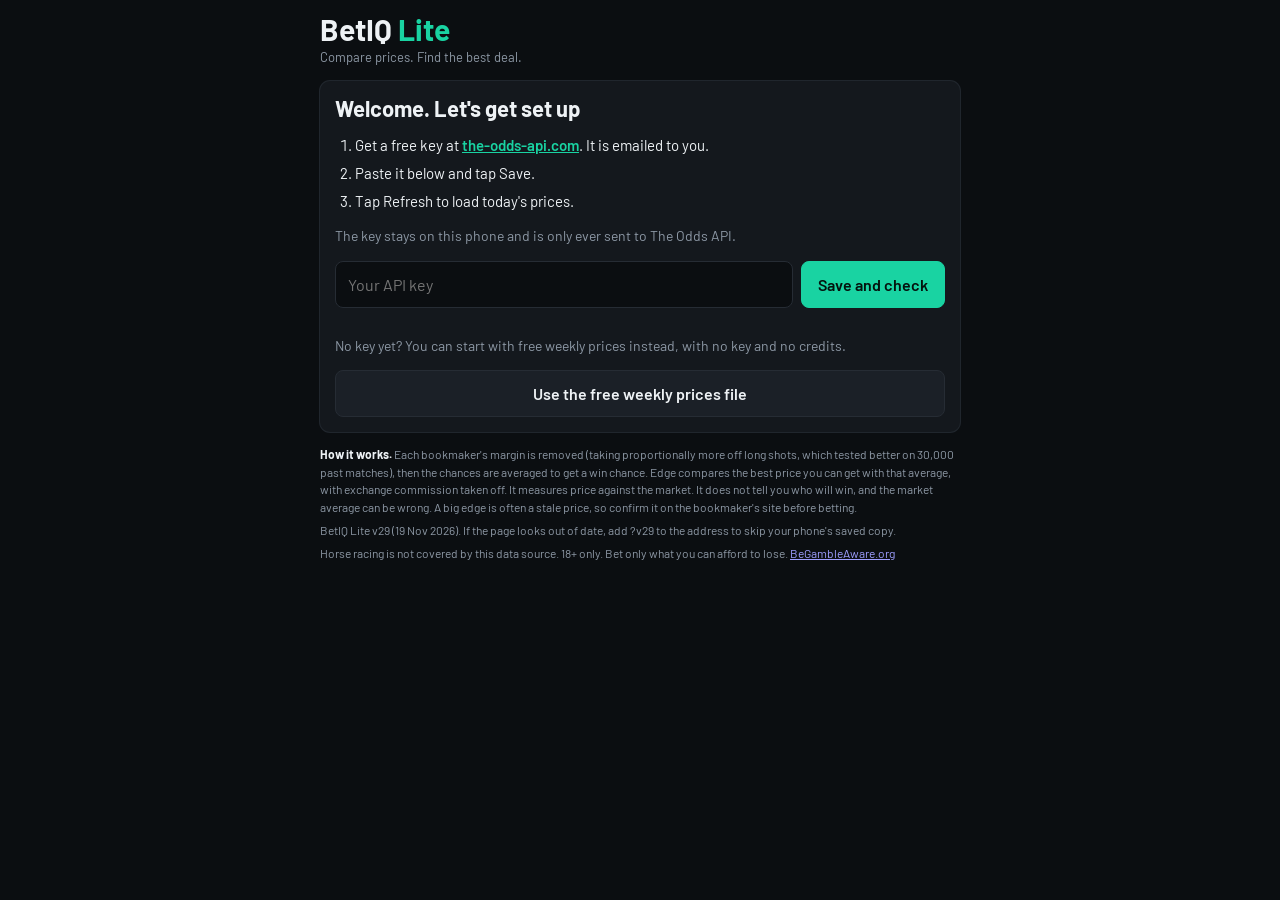
==== index.html @ 3b9bd9f0 "Settle football bets free from the home server, so no Cloudflare helper is needed The server copy al" ====
<!doctype html>
<html lang="en-GB">
<head>
<meta charset="utf-8">
<meta name="viewport" content="width=device-width, initial-scale=1, viewport-fit=cover">
<meta name="theme-color" content="#0b0e11">
<meta name="color-scheme" content="dark">
<meta name="apple-mobile-web-app-capable" content="yes">
<meta name="mobile-web-app-capable" content="yes">
<meta name="apple-mobile-web-app-title" content="BetIQ Lite">
<link rel="manifest" href="manifest.webmanifest">
<link rel="icon" href="icon.png">
<link rel="apple-touch-icon" href="icon.png">
<title>BetIQ Lite</title>
<link rel="preconnect" href="https://fonts.googleapis.com">
<link rel="preconnect" href="https://fonts.gstatic.com" crossorigin>
<link rel="stylesheet" href="https://fonts.googleapis.com/css2?family=Barlow:wght@400;500;600;700&display=swap">
<style>
/* Layout: one narrow column, a betting-slip stack. Today's plan first, then every pick, then your bet log. */
:root {
  --bg: #0b0e11;
  --surface: #14181d;
  --ink: #eef2f5;
  --muted: #8d98a5;
  --line: #262c34;
  --accent: #19d3a2;
  --accent-ink: #04130e;
  --accent-soft: #10291f;
  --value: #f6c453;
  --value-bg: #33280d;
  --warn: #ff8f80;
  --warn-bg: #3a1a16;
  --blue: #6f8cff;
  --display: "Barlow", system-ui, -apple-system, "Segoe UI", sans-serif;
  --shadow: 0 0 0 1px #20262d;
  --body: "Barlow", system-ui, -apple-system, "Segoe UI", sans-serif;
  color-scheme: dark;
}
* { box-sizing: border-box; }
html, body { margin: 0; }
body {
  background: var(--bg); color: var(--ink);
  font: 16px/1.45 var(--body);
  padding-block: max(14px, env(safe-area-inset-top, 0px)) max(32px, env(safe-area-inset-bottom, 0px));
  padding-left: max(16px, env(safe-area-inset-left, 0px));
  padding-right: max(16px, env(safe-area-inset-right, 0px));
}
.wrap { max-width: 640px; margin: 0 auto; display: flex; flex-direction: column; gap: 14px; }
.status { position: sticky; top: 0; z-index: 10; background: var(--bg); padding: 6px 0; }
#main { display: flex; flex-direction: column; gap: 14px; }
button, select, input { font: inherit; color: inherit; }
button { cursor: pointer; }
:focus-visible { outline: 3px solid var(--accent); outline-offset: 2px; }
[hidden] { display: none !important; }

header { display: flex; align-items: flex-end; justify-content: space-between; gap: 12px; }
h1 { font: 700 34px/1 var(--display); letter-spacing: .01em; margin: 0; text-transform: uppercase; }
h1 span { color: var(--accent); }
.credits { text-align: right; font-size: 12px; color: var(--muted); line-height: 1.25; }
.credits b { display: block; font: 700 22px/1 var(--display); color: var(--ink); font-variant-numeric: tabular-nums; }
.credits b.low { color: var(--warn); }

.panel { background: var(--surface); border: 1px solid var(--line); border-radius: 10px; padding: 14px; display: flex; flex-direction: column; gap: 12px; }
.panel h2 { font: 700 20px/1.1 var(--display); text-transform: uppercase; margin: 0; letter-spacing: .02em; }
.panel h3 { margin: 0; font: 700 15px/1 var(--display); text-transform: uppercase; letter-spacing: .06em; color: var(--muted); }
.panel p { margin: 0; color: var(--muted); font-size: 14px; }
.row { display: flex; gap: 8px; flex-wrap: wrap; align-items: center; }
input[type="password"], input[type="text"], input[type="number"] {
  flex: 1 1 200px; min-width: 0; padding: 11px 12px; border-radius: 8px;
  border: 1px solid var(--line); background: var(--bg);
}
input[type="number"] { flex: 0 0 84px; padding: 6px 8px; background: var(--surface); min-height: 36px; font-variant-numeric: tabular-nums; }
.btn { padding: 11px 16px; border-radius: 8px; border: 1px solid var(--line); background: var(--surface); font-weight: 600; min-height: 44px; text-decoration: none; color: var(--ink); display: inline-flex; align-items: center; justify-content: center; text-align: center; }
.btn.primary { background: var(--accent); color: var(--accent-ink); border-color: var(--accent); }
.btn.small { padding: 6px 12px; min-height: 40px; font-size: 14px; }
.btn.done { background: var(--accent-soft); border-color: var(--accent); }
.btn[disabled] { opacity: .55; cursor: default; }

.controls { display: flex; flex-direction: column; gap: 10px; }
.seg { display: grid; grid-template-columns: repeat(3, 1fr); border: 1px solid var(--line); border-radius: 10px; overflow: hidden; background: var(--surface); }
.seg button { border: 0; background: transparent; padding: 11px 8px; font: 700 18px/1 var(--display); text-transform: uppercase; letter-spacing: .03em; color: var(--muted); min-height: 46px; }
.seg button[aria-pressed="true"] { background: var(--accent); color: var(--accent-ink); }
.filters { display: flex; flex-wrap: wrap; gap: 8px 14px; }
.filters label { display: flex; align-items: center; gap: 6px; font-size: 13px; color: var(--muted); }
.filters select { padding: 6px 8px; border-radius: 8px; border: 1px solid var(--line); background: var(--surface); color: var(--ink); min-height: 36px; }
.chips { display: flex; flex-wrap: wrap; gap: 6px; }
.chip { border: 1px solid var(--line); background: var(--surface); border-radius: 999px; padding: 5px 12px; font-size: 14px; min-height: 34px; }
.chip[aria-pressed="true"] { background: var(--accent-soft); border-color: var(--accent); color: var(--ink); font-weight: 600; }
.check { display: flex; align-items: center; gap: 10px; font-size: 14px; color: var(--ink); min-height: 36px; }
.check input { width: 20px; height: 20px; accent-color: var(--accent); flex: none; }

.status { display: flex; justify-content: space-between; align-items: center; gap: 10px; font-size: 13px; color: var(--muted); flex-wrap: wrap; }
.msg { padding: 10px 12px; border-radius: 8px; background: var(--warn-bg); color: var(--warn); font-size: 14px; }
.msg.info { background: var(--accent-soft); color: var(--ink); }

details.learn { background: var(--surface); border: 1px solid var(--line); border-radius: 10px; }
details.learn > summary { cursor: pointer; padding: 12px 14px; font: 700 18px/1.1 var(--display); text-transform: uppercase; letter-spacing: .03em; }
details.learn .body { padding: 0 14px 14px; display: flex; flex-direction: column; gap: 8px; font-size: 14px; color: var(--muted); }
details.learn .body b { color: var(--ink); }
details.learn .body p { margin: 0; }

.reco { background: var(--accent-soft); border-radius: 10px; padding: 12px 14px; font-size: 15px; }
.reco b { font: 700 18px/1.1 var(--display); text-transform: uppercase; letter-spacing: .02em; display: block; margin-bottom: 2px; }
.planrow { border-top: 1px solid var(--line); padding-top: 12px; display: flex; flex-direction: column; gap: 8px; }
.planrow:first-of-type { border-top: 0; padding-top: 0; }
.planrow .top { display: flex; justify-content: space-between; gap: 10px; align-items: baseline; }
.planrow .nm { font: 700 22px/1.1 var(--display); text-transform: uppercase; min-width: 0; overflow-wrap: anywhere; }
.planrow .sub { font-size: 13px; color: var(--muted); }
.planrow .big { font: 700 22px/1.1 var(--display); white-space: nowrap; font-variant-numeric: tabular-nums; }
.actions { display: flex; gap: 8px; flex-wrap: wrap; }
.actions .btn { flex: 1 1 110px; }
.actions .btn.go { flex: 2 1 160px; }
.scens { display: flex; flex-direction: column; gap: 10px; }
.scen { background: var(--bg); border-radius: 10px; padding: 12px; display: flex; flex-direction: column; gap: 8px; }
.scen.best { outline: 2px solid var(--accent); }
.scen h3 { font: 700 21px/1.1 var(--display); text-transform: uppercase; color: var(--ink); letter-spacing: .02em; margin: 0; display: flex; justify-content: space-between; gap: 8px; align-items: baseline; flex-wrap: wrap; }
.scen h3 small { font: 600 12px/1 var(--body); text-transform: none; letter-spacing: 0; color: var(--muted); }
.scen p { margin: 0; font-size: 14px; color: var(--muted); }
.scen .legs { font-size: 14px; margin: 0; padding-left: 18px; display: flex; flex-direction: column; gap: 2px; }
.scen .legs span { color: var(--muted); }

.list { display: flex; flex-direction: column; gap: 10px; padding: 0; margin: 0; list-style: none; }
h2.section { font: 700 20px/1.1 var(--display); text-transform: uppercase; margin: 6px 0 0; letter-spacing: .02em; }
details.pick { background: var(--surface); border: 1px solid var(--line); border-radius: 10px; }
details.pick[open] { border-color: var(--accent); }
details.pick > summary { list-style: none; cursor: pointer; padding: 12px 14px; display: grid; grid-template-columns: auto 1fr auto; gap: 2px 12px; align-items: center; }
details.pick > summary::-webkit-details-marker { display: none; }
.rank { grid-row: 1 / span 3; font: 700 22px/1 var(--display); color: var(--muted); width: 26px; font-variant-numeric: tabular-nums; align-self: start; padding-top: 2px; }
.meta { grid-column: 2; font-size: 12px; color: var(--muted); text-transform: uppercase; letter-spacing: .05em; }
.match { grid-column: 2; font-size: 14px; color: var(--muted); min-width: 0; overflow-wrap: anywhere; }
.sel { grid-column: 2; font: 700 25px/1.05 var(--display); text-transform: uppercase; min-width: 0; overflow-wrap: anywhere; }
.chance { grid-column: 3; grid-row: 1 / span 3; text-align: right; }
.chance b { display: block; font: 700 38px/1 var(--display); color: var(--accent); font-variant-numeric: tabular-nums; }
.chance span { font-size: 11px; color: var(--muted); text-transform: uppercase; letter-spacing: .05em; }
.stats { display: grid; grid-template-columns: repeat(auto-fit, minmax(104px, 1fr)); gap: 8px; padding: 0 14px 10px; }
.stat { background: var(--bg); border-radius: 8px; padding: 8px 10px; min-width: 0; }
.stat span { display: block; font-size: 11px; color: var(--muted); text-transform: uppercase; letter-spacing: .05em; }
.stat b { font: 700 20px/1.15 var(--display); font-variant-numeric: tabular-nums; overflow-wrap: anywhere; }
.stat small { display: block; font-size: 12px; color: var(--muted); line-height: 1.25; }
.scen .stats, .panel .stats { padding: 0; }
.badge { display: inline-block; margin-left: 8px; padding: 2px 8px; border-radius: 999px; font: 700 12px/1.4 var(--display); letter-spacing: .06em; vertical-align: middle; }
.badge.value { background: var(--value-bg); color: var(--value); }
.badge.move { background: #16233f; color: #9db4ff; }
.badge.warn { background: var(--warn-bg); color: var(--warn); }
.pos { color: var(--accent); }
.neg { color: var(--warn); }
.timing { margin: 0 14px 12px; padding: 9px 11px; border-radius: 8px; background: var(--bg); font-size: 14px; color: var(--muted); }
.timing b { color: var(--ink); display: block; font: 700 15px/1.2 var(--display); text-transform: uppercase; letter-spacing: .04em; }
.timing p { margin: 2px 0 0; }
.pickactions { padding: 0 14px 12px; }
.books { padding: 0 14px 14px; }
.books table { width: 100%; border-collapse: collapse; font-size: 14px; font-variant-numeric: tabular-nums; }
.books td { padding: 6px 0; border-top: 1px solid var(--line); }
.books td:last-child { text-align: right; font-weight: 600; }
.books tr.best td { color: var(--accent); font-weight: 600; }
.books tr.off td { color: var(--muted); font-weight: 400; }
.books .note { font-size: 12px; color: var(--muted); margin: 8px 0 0; }

.bet { border-top: 1px solid var(--line); padding-top: 10px; display: flex; flex-direction: column; gap: 6px; }
.bet:first-child { border-top: 0; padding-top: 0; }
.bet .nm { font: 700 19px/1.1 var(--display); text-transform: uppercase; overflow-wrap: anywhere; }
.bet .sub { font-size: 13px; color: var(--muted); }
.bet .res { font: 700 18px/1 var(--display); }
.bet label { font-size: 12px; color: var(--muted); display: flex; align-items: center; gap: 6px; }

.mk { margin: 0 14px 12px; display: flex; flex-direction: column; gap: 8px; }
.mk > b { font: 700 15px/1.2 var(--display); text-transform: uppercase; letter-spacing: .04em; }
.mkrow { display: flex; justify-content: space-between; gap: 10px; align-items: center; background: var(--bg); border-radius: 8px; padding: 8px 10px; }
.mkl { min-width: 0; }
.mkname { font: 700 18px/1.15 var(--display); text-transform: uppercase; overflow-wrap: anywhere; }
.mkl small { display: block; font-size: 12px; color: var(--muted); line-height: 1.3; }
.mkr { text-align: right; flex: none; }
.mkr b { display: block; font: 700 22px/1 var(--display); color: var(--accent); font-variant-numeric: tabular-nums; }
.mkr span { font-size: 11px; color: var(--muted); }
.mk .note { font-size: 12px; color: var(--muted); margin: 0; }
.calc { display: grid; grid-template-columns: 1fr 1fr; gap: 8px 12px; }
.calc label { display: flex; flex-direction: column; gap: 4px; font-size: 12px; color: var(--muted); text-transform: uppercase; letter-spacing: .05em; }
.calc input, .calc select { flex: none; width: 100%; padding: 8px 10px; min-height: 40px; border-radius: 8px; border: 1px solid var(--line); background: var(--surface); color: var(--ink); }
.calc .wide { grid-column: 1 / -1; }
.leagues { display: flex; flex-direction: column; gap: 10px; max-height: 320px; overflow-y: auto; }
.leagues h3 { margin: 0 0 4px; }
.leagues label { display: flex; align-items: center; gap: 10px; padding: 6px 0; min-height: 36px; }
.leagues input { width: 20px; height: 20px; accent-color: var(--accent); flex: none; }

.empty { text-align: center; padding: 28px 12px; color: var(--muted); }
.empty b { display: block; font: 700 22px/1.1 var(--display); color: var(--ink); text-transform: uppercase; margin-bottom: 6px; }
footer { font-size: 12px; color: var(--muted); display: flex; flex-direction: column; gap: 6px; }
footer b { color: var(--ink); }

/* Friendlier layout additions */
.brand { min-width: 0; }
.brand .tag { margin: 4px 0 0; font-size: 13px; color: var(--muted); }
.credits { flex: none; white-space: nowrap; }
.steps { margin: 0; padding-left: 20px; display: flex; flex-direction: column; gap: 6px; font-size: 15px; }
.steps a, .panel a { color: var(--accent); font-weight: 600; }
.hint { margin: 0; font-size: 13px; color: var(--muted); }
details.learn > summary { list-style: none; display: flex; justify-content: space-between; align-items: center; gap: 10px; min-height: 48px; }
details.learn > summary::-webkit-details-marker { display: none; }
details.learn > summary::after { content: "+"; font: 700 22px/1 var(--display); color: var(--accent); flex: none; }
details.learn[open] > summary::after { content: "\2212"; }
#filterSum { font: 600 14px/1.3 var(--body); text-transform: none; letter-spacing: 0; color: var(--muted); }
.slip { grid-column: 1 / -1; margin-top: 8px; padding: 8px 10px; background: var(--accent-soft); border-radius: 8px; font-size: 14px; color: var(--ink); }
.slip b { font: 700 18px/1.2 var(--display); text-transform: uppercase; letter-spacing: .02em; }
.slip .cost { font-size: 13px; }
.cline { display: block; font-weight: 700; margin: 6px 0 2px; }
.logform { display: grid; gap: 10px; }
.logform label { display: grid; gap: 4px; font-size: 14px; }
.logform input, .logform select { min-height: 44px; font-size: 16px; }
.todo { display: flex; align-items: center; justify-content: space-between; gap: 10px; padding: 10px 0; border-top: 1px solid var(--line, rgba(127,127,127,.25)); }
.todo:first-child { border-top: 0; }
.todotxt { display: flex; flex-direction: column; gap: 2px; min-width: 0; }
.todotxt span { font-size: 13px; opacity: .8; }
.todo .btn { flex: none; min-height: 40px; }
details.pick.isvalue { border-left: 5px solid var(--value); }
.stat span, .chance span, .meta { font-size: 12px; }
.panel { gap: 14px; }
.panel h2 { font-size: 22px; }
.btn.primary { box-shadow: 0 1px 0 rgba(0,0,0,.12); }
.status .btn.primary { min-width: 150px; }

.hero { background: var(--accent); color: var(--accent-ink); border-radius: 12px; padding: 14px; display: flex; flex-direction: column; gap: 10px; }
.hero .kick { font: 700 14px/1 var(--display); text-transform: uppercase; letter-spacing: .1em; opacity: .85; }
.hero .hname { font: 700 34px/1 var(--display); text-transform: uppercase; overflow-wrap: anywhere; }
.hero .hmatch { font-size: 14px; opacity: .9; }
.hgrid { display: grid; grid-template-columns: 1fr 1fr; gap: 8px; }
.hbox { background: rgba(255,255,255,.16); border-radius: 8px; padding: 8px 10px; min-width: 0; }
.hbox span { display: block; font-size: 12px; text-transform: uppercase; letter-spacing: .05em; opacity: .85; }
.hbox b { display: block; font: 700 28px/1.1 var(--display); font-variant-numeric: tabular-nums; }
.hbox small { display: block; font-size: 12px; line-height: 1.25; opacity: .9; }
.hero .hbox b.pos, .hero .hbox b.neg { color: inherit; }
.hero .btn { background: var(--surface); color: var(--ink); border-color: transparent; }
.hero .btn.primary { background: var(--surface); color: var(--ink); }
.hero .btn.done { background: var(--accent-soft); }
.week { display: flex; flex-direction: column; gap: 6px; }
.wtxt { font-size: 14px; color: var(--ink); font-weight: 600; }
.bar { height: 8px; background: var(--line); border-radius: 99px; overflow: hidden; }
.bar i { display: block; height: 100%; background: var(--accent); }
.chance span { display: block; }
.check input[type="number"] { flex: 0 0 90px; }

/* Tile layout */
body { padding-bottom: 0; }
.wrap { padding-bottom: 88px; }
.tab { display: flex; flex-direction: column; gap: 14px; }
#plan { background: transparent; border: 0; padding: 0; }
.tiles { display: grid; grid-template-columns: 1fr 1fr; gap: 10px; }
.tile { text-align: left; background: var(--surface); border: 1px solid var(--line); border-radius: 18px; padding: 14px; display: flex; flex-direction: column; gap: 4px; min-height: 104px; min-width: 0; }
.tile span { font-size: 12px; text-transform: uppercase; letter-spacing: .06em; color: var(--muted); }
.tile b { font: 700 32px/1.05 var(--display); font-variant-numeric: tabular-nums; }
.tile small { font-size: 13px; color: var(--muted); line-height: 1.25; }
.tile .bar { margin-top: auto; }
.pgrid { display: grid; grid-template-columns: 1fr 1fr; gap: 10px; }
.ptile { text-align: left; background: var(--surface); border: 1px solid var(--line); border-radius: 18px; padding: 12px; display: flex; flex-direction: column; gap: 6px; min-width: 0; }
.pill { font: 700 12px/1 var(--display); font-style: normal; letter-spacing: .08em; text-transform: uppercase; background: var(--value-bg); color: var(--value); padding: 4px 8px; border-radius: 999px; vertical-align: middle; }
.pracbar { background: var(--value-bg); color: var(--value); border-radius: 12px; padding: 10px 12px; font-size: 14px; display: flex; flex-wrap: wrap; gap: 6px 8px; align-items: center; }
.tile.wide { grid-column: 1 / -1; }
.pcheck { background: var(--bg); border-radius: 10px; padding: 10px 12px; display: flex; flex-direction: column; gap: 6px; font-size: 14px; }
.pcheck > b { font: 700 15px/1.2 var(--display); text-transform: uppercase; letter-spacing: .06em; }
.pcrow { display: flex; align-items: center; gap: 10px; flex-wrap: wrap; font-size: 14px; }
.pcrow input { flex: 0 0 96px; min-height: 40px; padding: 6px 10px; border-radius: 8px; border: 1px solid var(--line); background: var(--surface); color: var(--ink); font-variant-numeric: tabular-nums; }
.pcres { font-weight: 600; }
.pcres.good { color: var(--accent); }
.pcres.ok { color: var(--ink); }
.pcres.warn, .pcres.bad { color: var(--warn); }
.hero .pcheck { background: rgba(255,255,255,.16); color: inherit; }
.hero .pcres { color: inherit; }
.nudge { min-height: 0; border-color: var(--accent); background: var(--accent-soft); }
.nudge b { font-size: 22px; }
.nudge small { color: var(--ink); }
.hplain { font-size: 14px; line-height: 1.4; background: rgba(255,255,255,.16); border-radius: 8px; padding: 9px 10px; }
.hplain summary { cursor: pointer; font-weight: 600; min-height: 24px; }
.hplain div { margin-top: 6px; }
.plain { background: var(--accent-soft); border-radius: 10px; padding: 10px 12px; font-size: 15px; line-height: 1.45; }
.plain b { display: block; font: 700 15px/1.2 var(--display); text-transform: uppercase; letter-spacing: .06em; margin-bottom: 2px; }
.mk .mkl small + small { margin-top: 2px; }
.ptile.isvalue { border-color: var(--value); }
.ptile .pn { font: 700 21px/1.05 var(--display); text-transform: uppercase; overflow-wrap: anywhere; }
.ptile .pm { font-size: 12px; color: var(--muted); }
.ptile .ps { font-size: 13px; background: var(--accent-soft); border-radius: 8px; padding: 6px 8px; margin-top: auto; }
.ptile .ps b { font: 700 16px/1.2 var(--display); text-transform: uppercase; display: block; }
.ring { --p: 50; --s: 54px; width: var(--s); height: var(--s); border-radius: 50%; background: conic-gradient(var(--accent) calc(var(--p) * 1%), var(--line) 0); display: grid; place-items: center; position: relative; flex: none; }
.ring::before { content: ""; position: absolute; inset: 6px; border-radius: 50%; background: var(--surface); }
.ring b { position: relative; font: 700 16px/1 var(--display); font-variant-numeric: tabular-nums; }
.ring.sm { --s: 44px; } .ring.sm::before { inset: 5px; } .ring.sm b { font-size: 14px; }
.pcard { width: 100%; text-align: left; background: var(--surface); border: 1px solid var(--line); border-radius: 18px; padding: 12px; display: flex; gap: 12px; align-items: flex-start; }
.pcard.isvalue { border-left: 5px solid var(--value); }
.pmid { display: flex; flex-direction: column; gap: 3px; min-width: 0; flex: 1; }
.pmid .meta { grid-column: auto; }
.pmid .sel { grid-column: auto; font-size: 23px; }
.pmid .match { grid-column: auto; }
.pmid .slip { grid-column: auto; margin-top: 6px; }
.linkbtn { width: 100%; }
.tabbar { position: fixed; left: 0; right: 0; bottom: 0; z-index: 20; display: grid; grid-template-columns: repeat(5, 1fr); background: var(--surface); border-top: 1px solid var(--line); padding-bottom: env(safe-area-inset-bottom, 0px); }
.tabbar button { border: 0; background: transparent; padding: 8px 4px 6px; min-height: 58px; display: flex; flex-direction: column; align-items: center; gap: 3px; font-size: 12px; font-weight: 600; color: var(--muted); }
.tabbar svg { width: 24px; height: 24px; fill: none; stroke: currentColor; stroke-width: 2; stroke-linecap: round; stroke-linejoin: round; }
.tabbar button[aria-current="page"] { color: var(--accent); }
.mbgrid { display: grid; grid-template-columns: repeat(auto-fit, minmax(140px, 1fr)); gap: 8px; }
.mbgrid label { display: flex; flex-direction: column; gap: 4px; font-size: 13px; color: var(--muted); min-width: 0; }
.mbgrid input, .mbgrid select { flex: none; width: 100%; min-height: 44px; padding: 10px; border: 1px solid var(--line); border-radius: 8px; background: var(--surface); color: var(--ink); font-size: 16px; }
.mboffer { border: 1px solid var(--line); border-radius: 10px; padding: 12px; display: flex; flex-direction: column; gap: 8px; margin-bottom: 8px; }
.mboffer.done { opacity: .7; }
.mbmatch { border-top: 1px solid var(--line); padding: 10px 0; display: flex; gap: 10px; align-items: center; justify-content: space-between; }
.mbmatch:first-child { border-top: 0; }
.mbmatch div { min-width: 0; font-size: 14px; }
.accaleg { align-items: end; margin-bottom: 8px; }
#toolsBox .learn .body > p { margin: 0; }
.mbstage { font: 700 16px/1.2 var(--display); text-transform: uppercase; letter-spacing: .04em; color: var(--accent); }
.mbguide { display: flex; flex-direction: column; gap: 8px; }
.mbguide .howto { margin-top: 0; }
.hresult { display: block; margin-top: 8px; font-weight: 600; font-size: 15px; }
.hwarn { display: block; margin-top: 6px; font-size: 13px; color: var(--warn); }
.mbtype > summary, .mbedit > summary { cursor: pointer; font-size: 14px; color: var(--muted); padding: 6px 0; }
.mbtype .mbgrid, .mbedit .mbgrid { margin: 6px 0 8px; }
.learn .body h3 { margin: 6px 0 0; font: 700 15px/1 var(--display); text-transform: uppercase; letter-spacing: .06em; color: var(--muted); }
.sheet { position: fixed; inset: 0; z-index: 30; display: flex; align-items: flex-end; justify-content: center; }
.sheet .backdrop { position: absolute; inset: 0; background: rgba(0,0,0,.5); }
.panelsheet { position: relative; width: 100%; max-width: 640px; max-height: 92vh; max-height: 92dvh; overflow-y: auto; background: var(--surface); border-radius: 22px 22px 0 0; padding: 14px 14px max(20px, env(safe-area-inset-bottom, 0px)); display: flex; flex-direction: column; gap: 12px; }
.sheetclose { align-self: flex-end; }
body.lock { overflow: hidden; }
.dhead { display: flex; gap: 12px; align-items: center; }
.dname { font: 700 28px/1.05 var(--display); text-transform: uppercase; overflow-wrap: anywhere; }
.dsub { font-size: 13px; color: var(--muted); }
.detail { display: flex; flex-direction: column; gap: 12px; }
.detail .stats, .detail .timing, .detail .mk, .detail .books, .detail .pickactions { margin: 0; padding: 0; }
.detail .timing { padding: 9px 11px; }
.bodyflow { display: flex; flex-direction: column; gap: 12px; }
.chart { width: 100%; height: auto; background: var(--bg); border-radius: 12px; }
.chart text { fill: var(--muted); font: 600 11px var(--body); }
textarea { width: 100%; padding: 10px 12px; border-radius: 8px; border: 1px solid var(--line); background: var(--bg); font-size: 13px; }
.typerow { display: flex; justify-content: space-between; gap: 10px; font-size: 14px; border-top: 1px solid var(--line); padding-top: 6px; }

/* ===== Calmer light design ===== */
.sel, .dname, .hname, .ptile .pn, .mkname, .bet .nm, .planrow .nm, .scen h3, .panel h2, h2.section, .reco b, .empty b,
details.learn > summary, .seg button, h1, .slip b, .timing b, .pcheck > b, .plain b, .tabbar, .tile b, .stat b, .badge, .kick, .pill, .mk > b, .hbox b {
  text-transform: none; letter-spacing: 0; }
h1 { font: 700 30px/1 var(--display); }
.panel h2, h2.section { font: 700 22px/1.15 var(--display); }
.panel h3, .stat span, .tile span, .hbox span, .meta { text-transform: none; letter-spacing: 0; font-size: 13px; }
.ring b, .tile b, .stat b, .mkr b, .chance b { font-family: var(--display); }
.panel, .tile, .ptile, .pcard, .hero2, details.learn { box-shadow: var(--shadow); border-color: transparent; }
.sel { font: 700 22px/1.15 var(--display); }
.dname { font: 700 26px/1.1 var(--display); }
.seg button { font: 700 17px/1 var(--display); }
details.learn > summary { font: 700 17px/1.2 var(--display); }
.seg { box-shadow: var(--shadow); border-color: transparent; }
.btn { font-weight: 600; }
.badge { font: 700 11px/1.5 var(--display); letter-spacing: .04em; }
.hero2 { background: var(--surface); border: 2px solid var(--accent); border-radius: 22px; padding: 16px; display: flex; flex-direction: column; gap: 12px; }
.hero2 .htop { display: flex; align-items: center; gap: 8px; }
.hero2 .kick { font: 700 13px/1 var(--display); text-transform: uppercase; letter-spacing: .1em; color: var(--accent); }
.hero2 .hname { font: 700 32px/1.05 var(--display); overflow-wrap: anywhere; }
.hero2 .hmatch { font-size: 14px; color: var(--muted); margin-top: -6px; }
.hfacts { display: grid; grid-template-columns: repeat(3, 1fr); gap: 8px; }
.hf { background: var(--bg); border-radius: 14px; padding: 10px 8px; text-align: center; display: flex; flex-direction: column; align-items: center; gap: 3px; min-width: 0; }
.hf span { font-size: 13px; color: var(--muted); }
.hf b { font: 700 26px/1.1 var(--display); font-variant-numeric: tabular-nums; }
.hf b.pos { color: var(--accent); }
.hf small { font-size: 12px; color: var(--muted); line-height: 1.2; }
.hf .ring b { font: 700 17px/1 var(--display); }
.hf b { white-space: nowrap; font-size: 23px; }
.hf .ring { --s: 60px; }
.havg { font-size: 14px; color: var(--muted); }
.hero2 .actions .go { flex: 1 1 100%; min-height: 52px; font-size: 17px; }
details.acc { border-top: 1px solid var(--line); }
details.acc > summary { list-style: none; cursor: pointer; padding: 12px 2px; min-height: 48px; display: flex; justify-content: space-between; align-items: center; font-weight: 600; }
details.acc > summary::-webkit-details-marker { display: none; }
details.acc > summary::after { content: "+"; font: 700 22px/1 var(--display); color: var(--accent); }
details.acc[open] > summary::after { content: "\2212"; }
.accbody { padding: 0 2px 12px; font-size: 14px; line-height: 1.45; color: var(--ink); }
details.acc .pcheck { margin-bottom: 12px; }
.accbtn { border: 0; border-top: 1px solid var(--line); background: transparent; text-align: left; padding: 12px 2px; min-height: 48px; font-weight: 600; color: var(--accent); }
.pgrid { grid-template-columns: 1fr; gap: 8px; }
.ptile { display: grid; grid-template-columns: auto 1fr auto; column-gap: 12px; row-gap: 2px; align-items: center; padding: 12px; }
.ptile .ring { grid-row: 1 / span 2; }
.ptile .pn { font: 700 18px/1.15 var(--display); grid-column: 2; }
.ptile .pm { grid-column: 2; }
.ptile .ps { grid-column: 3; grid-row: 1 / span 2; margin: 0; text-align: right; background: transparent; padding: 0; font-size: 12px; color: var(--muted); }
.ptile .ps b { font: 700 17px/1.2 var(--display); text-transform: none; color: var(--ink); }
.mkrow { cursor: pointer; background: var(--bg); border: 1px solid var(--line); }
.mkrow:active { background: var(--accent-soft); }
.mkrow::after { content: "\203A"; font: 700 24px/1 var(--display); color: var(--accent); margin-left: 6px; flex: none; }
.mkname { font: 700 17px/1.2 var(--display); }
.subnote { font-size: 13px; color: var(--muted); }
.field { display: flex; flex-direction: column; gap: 4px; font-size: 13px; color: var(--muted); }
.field input, .field select { flex: none; width: 100%; min-height: 46px; padding: 8px 12px; border-radius: 10px; border: 1px solid var(--line); background: var(--surface); color: var(--ink); font-size: 17px; }
.backbtn { align-self: flex-start; }
.stats .stat { background: var(--bg); }

/* ===== Level board ===== */
.tiles { grid-template-columns: repeat(3, 1fr); gap: 8px; }
.tile { min-height: 0; padding: 10px 12px; border-radius: 16px; }
.tile b { font-size: 22px; }
.tile span { font-size: 12px; }
.tile small { font-size: 12px; }
.tile.wide { grid-column: 1 / -1; }
.tile.nudge { padding: 10px 12px; }
.tile.nudge b { font-size: 16px; }
.tile.nudge small { font-size: 13px; }
.board { display: flex; flex-direction: column; gap: 10px; }
.brow { background: var(--surface); border-radius: 18px; box-shadow: var(--shadow); border-left: 6px solid var(--line); overflow: hidden; }
.brow.gold { border-left-color: #e0b030; background: linear-gradient(180deg, #fffaf0, var(--surface) 60%); }
.brow.silver { border-left-color: #a8b3bb; }
.brow.bronze { border-left-color: #cf9060; }
.bmain { display: block; width: 100%; text-align: left; background: none; border: 0; padding: 12px 12px 12px 10px; color: inherit; }
.btop { display: flex; gap: 10px; align-items: flex-start; }
.bbadge { width: 30px; height: 30px; border-radius: 50%; display: grid; place-items: center; font: 700 15px/1 var(--display); background: var(--bg); color: var(--muted); flex: none; }
.gold .bbadge { background: #f3c53b; color: #4a3500; }
.silver .bbadge { background: #d6dde2; color: #2b3640; }
.bronze .bbadge { background: #e8b184; color: #4a2a08; }
.btxt { flex: 1; min-width: 0; display: flex; flex-direction: column; gap: 2px; }
.bn1 { font: 700 19px/1.15 var(--display); overflow-wrap: anywhere; }
.bsub { font-size: 13px; color: var(--muted); }
.bprofit { text-align: right; flex: none; display: flex; flex-direction: column; }
.bprofit b { font: 700 22px/1.1 var(--display); color: var(--accent); font-variant-numeric: tabular-nums; }
.bprofit small { font-size: 12px; color: var(--muted); }
.trio { display: grid; grid-template-columns: repeat(3, 1fr); gap: 10px; margin-top: 10px; }
.t3 { display: flex; flex-direction: column; gap: 3px; --c: #b5bcc2; }
.t3.good { --c: var(--accent); } .t3.mid { --c: #e0a100; } .t3.low { --c: #b5bcc2; } .t3.info { --c: #3b82c4; } .t3.warn { --c: var(--warn); }
.t3l { font-size: 12px; color: var(--muted); }
.t3 b { font: 700 18px/1.1 var(--display); font-variant-numeric: tabular-nums; }
.meter { display: block; height: 7px; border-radius: 99px; background: var(--line); overflow: hidden; }
.meter i { display: block; height: 100%; background: var(--c); border-radius: 99px; }
.bbet { display: block; margin-top: 10px; font-size: 13px; color: var(--muted); }
.bacts { padding: 0 12px 6px; display: flex; flex-direction: column; gap: 4px; }
.lgsec { list-style: none; }
.lghead { display: flex; justify-content: space-between; align-items: baseline; font: 700 18px/1.2 var(--display); padding: 4px 2px 6px; margin: 10px 0 8px; border-bottom: 2px solid var(--accent); }
.lghead span { font: 500 13px var(--body); color: var(--muted); }
.legend, .legendli { font-size: 13px; color: var(--muted); list-style: none; margin: 0; }
.panel p.legend { color: var(--muted); }
.trio + .legend { margin-top: 4px; }
.howto { display: block; text-align: left; background: var(--bg); border: 1px solid var(--line); border-radius: 10px; padding: 10px 12px; margin-top: 10px; }
.howto > b { display: block; font: 700 15px/1.2 var(--display); text-transform: uppercase; letter-spacing: .06em; margin-bottom: 6px; }
.hstep { display: flex; gap: 10px; align-items: flex-start; font-size: 15px; line-height: 1.35; padding: 3px 0; }
.hstep i { flex: none; width: 22px; height: 22px; border-radius: 50%; background: var(--accent); color: var(--accent-ink); font: 700 13px/22px var(--display); font-style: normal; text-align: center; }
.hint { font-size: 14px; color: var(--muted); margin: 0 0 10px; }
/* Simple view: the steps say everything a beginner needs, so the analyst's numbers stay in the details sheet */
body.simple .bmain .cgrid, body.simple .bmain .sbox, body.simple .bmain .pillev { display: none; }
/* ...and so do the stake box, Copy bet and the calendar and live-watch links: the card keeps the verdict, the steps, the summary and two buttons */
body.simple .bmain .cpay, body.simple .brow .actions .copy, body.simple .brow .bacts > .accbtn { display: none; }
body.simple .brow .actions .btn:not(.go):not(.copy) { grid-column: 1 / -1; }
.cgist { display: block; font-size: 14px; color: var(--muted); margin-top: 6px; text-align: left; }
.bmain .trio { text-align: left; margin-bottom: 10px; }
.mksort { display: flex; flex-direction: column; gap: 4px; margin: 6px 0; }
.mksort .seg button { font-size: 15px; padding: 9px 6px; min-height: 40px; }
.mrow { align-items: flex-start; cursor: pointer; margin-bottom: 6px; }
.mrow .mkl { flex: 1 1 auto; }
.mrow .trio { margin-top: 8px; }
.mrow .t3 b { font-size: 15px; }

.lossbar { background: var(--warn-bg); color: var(--warn); border-radius: 12px; padding: 10px 12px; font-size: 14px; line-height: 1.4; }
.lossbar b { display: block; font: 700 16px/1.2 var(--display); margin-bottom: 2px; }
.evid { margin: 0; padding-left: 18px; display: flex; flex-direction: column; gap: 6px; font-size: 14px; line-height: 1.45; }
.evid b { color: var(--ink); }
.balsum { list-style: none; background: var(--surface); border-radius: 18px; box-shadow: var(--shadow); padding: 12px; display: flex; flex-direction: column; gap: 8px; margin-bottom: 4px; }
.lgsec > .subnote { margin: -2px 2px 8px; }
.seg button { font-size: 15px; padding: 11px 4px; }

.leaguebar { position: sticky; top: 52px; z-index: 9; background: var(--bg); padding: 6px 0; margin: 0 -2px; }
.chips.scroll { flex-wrap: nowrap; overflow-x: auto; -webkit-overflow-scrolling: touch; scrollbar-width: none; padding: 2px; }
.chips.scroll::-webkit-scrollbar { display: none; }
.chips.scroll .chip { flex: none; white-space: nowrap; }

/* ===== Dark card design ===== */
.btn { background: #1b2027; border-color: var(--line); color: var(--ink); }
.btn.primary { background: var(--accent); color: var(--accent-ink); border-color: var(--accent); box-shadow: none; }
.btn.done { background: var(--accent-soft); border-color: var(--accent); color: var(--ink); }
input, select, textarea { color: var(--ink); }
.chip { background: #1b2027; }
.chip[aria-pressed="true"] { color: var(--ink); }
.reco, .plain, .msg.info { color: var(--ink); }
.ring::before { background: var(--surface); }
.brow.card { border-left: 0; border-radius: 20px; background: var(--surface); box-shadow: var(--shadow); }
.brow.card.gold { background: var(--surface); box-shadow: 0 0 0 1.5px var(--accent); }
.card .bmain { padding: 14px 14px 6px; display: flex; flex-direction: column; gap: 10px; }
.ctop { display: flex; justify-content: space-between; align-items: center; gap: 8px; flex-wrap: wrap; }
.clg { font-size: 13px; font-weight: 600; color: var(--muted); }
.cpills { display: flex; gap: 6px; align-items: center; flex-wrap: wrap; }
.cpills .badge { margin-left: 0; }
.pillev { font: 700 12px/1.6 ui-monospace, Menlo, monospace; padding: 2px 9px; border-radius: 999px; border: 1px solid var(--line); }
.pillev.pos { color: var(--accent); border-color: var(--accent); background: var(--accent-soft); }
.pillev.neg { color: var(--muted); }
.cmatch { font: 700 21px/1.15 var(--display); overflow-wrap: anywhere; }
.cwhen { font: 500 13px/1.3 ui-monospace, Menlo, monospace; color: var(--muted); margin-top: -6px; }
.cwhen .old { color: var(--warn); }
.cgrid, .cpay { display: grid; gap: 8px; background: var(--bg); border: 1px solid var(--line); border-radius: 14px; padding: 12px 10px; }
.cgrid { grid-template-columns: 1.2fr 1fr 1fr; text-align: center; }
.cpay { grid-template-columns: 1fr 1fr; }
.cc { display: flex; flex-direction: column; gap: 3px; min-width: 0; }
.cc.right { text-align: right; }
.cl { font-size: 11px; text-transform: uppercase; letter-spacing: .06em; color: var(--muted); }
.cc b { font: 700 18px/1.15 ui-monospace, Menlo, monospace; overflow-wrap: anywhere; font-variant-numeric: tabular-nums; }
.cc b.pick { font-family: var(--display); color: var(--accent); }
.cc b.pos, .cc small.pos { color: var(--accent); }
.cc small { font: 500 12px/1.2 ui-monospace, Menlo, monospace; color: var(--muted); overflow-wrap: anywhere; }
.sbox { display: flex; flex-direction: column; gap: 9px; background: var(--bg); border: 1px solid var(--line); border-radius: 14px; padding: 12px; }
.sbar { display: flex; flex-direction: column; gap: 5px; }
.sbt { display: flex; justify-content: space-between; font-size: 14px; font-weight: 600; }
.sbt b { font: 700 14px/1 ui-monospace, Menlo, monospace; }
.sbar.b1 .sbt { color: var(--blue); } .sbar.b1 .meter i { background: var(--blue); }
.sbar.b2 .sbt { color: var(--value); } .sbar.b2 .meter i { background: var(--value); }
.sbar.b3 .sbt { color: var(--accent); } .sbar.b3 .meter i { background: var(--accent); }
.sbar.b3 .sbt { font-size: 15px; }
.cmore { font-size: 12px; color: var(--muted); text-align: center; }
#liveBox { border: 1.5px solid var(--blue); }
.lrow { cursor: default; } .lrow::after { content: none; }
.verdict { display: flex; align-items: center; gap: 10px; flex-wrap: wrap; border-radius: 12px; padding: 9px 12px; font-size: 13px; color: var(--muted); border: 1px solid var(--line); background: var(--bg); }
.verdict b { font: 800 15px/1 var(--display); letter-spacing: .06em; color: var(--ink); }
.verdict.place { background: var(--accent-soft); border-color: var(--accent); } .verdict.place b { color: var(--accent); }
.verdict.consider { background: var(--value-bg); border-color: var(--value); } .verdict.consider b { color: var(--value); }
.verdict.wait { background: #1c2230; border-color: #2c3a55; } .verdict.wait b { color: var(--blue); }
.verdict.skip, .verdict.check { background: var(--warn-bg); border-color: var(--warn); } .verdict.skip b, .verdict.check b { color: var(--warn); }
.detail .verdict { margin-top: -2px; }
body.simple .adv { display: none !important; }
.plain .chart { width: 100%; height: auto; background: var(--bg); border-radius: 12px; margin: 6px 0; }
.acct { background: var(--bg); border: 1px solid var(--line); border-radius: 14px; padding: 12px; display: flex; flex-direction: column; gap: 8px; }
.acct.off { opacity: .6; }
.atop { display: flex; justify-content: space-between; align-items: center; gap: 8px; } .atop b { font: 700 17px/1.2 var(--display); }
.atop select { flex: none; min-height: 38px; border-radius: 8px; border: 1px solid var(--line); background: var(--surface); color: var(--ink); padding: 4px 8px; }
.acct .row .field { flex: 1 1 120px; }
.plancard { border: 1.5px solid var(--accent); }
.plancard .body b { font: 700 18px/1.2 var(--display); color: var(--ink); }
.plancard .body p { color: var(--ink); font-size: 15px; line-height: 1.45; }
.planlist { margin: 6px 0 0; padding-left: 20px; font-size: 13px; color: var(--muted); display: flex; flex-direction: column; gap: 3px; }
.planlist li.done { color: var(--accent); } .planlist li.now { color: var(--ink); font-weight: 600; }
.cdo { font-size: 14px; color: var(--ink); background: var(--accent-soft); border-radius: 10px; padding: 7px 10px; }
.cdo.wait { background: #1c2230; } .cdo.skip, .cdo.check { background: var(--warn-bg); }
.cdo b { font-weight: 700; }
.timing a.accbtn { display: block; border-top: 0; padding-top: 6px; }
.bacts a.accbtn { display: block; text-decoration: none; }
.card .bacts { padding: 4px 14px 14px; }
.card .actions { display: grid; grid-template-columns: 1fr 1fr; gap: 8px; }
.card .actions .btn { flex: none; min-height: 46px; }
.card .actions .go { grid-column: 1 / -1; grid-row: 1; background: #1b2027; color: var(--ink); border-color: var(--line); }
.card.gold .actions .go { background: var(--accent); color: var(--accent-ink); border-color: var(--accent); }
.why { margin: 4px 0; padding-left: 18px; font-size: 14px; display: flex; flex-direction: column; gap: 3px; }
.why li.pos { color: var(--accent); } .why li.neg { color: var(--warn); }
.t3.low { --c: #4a535e; } .t3 { --c: #4a535e; }
.tabbar { background: #0e1115; }
#plan { box-shadow: none; }
.panelsheet { background: var(--surface); }
.lossbar b, .pracbar b { color: inherit; }
@media (prefers-reduced-motion: no-preference) { details.pick { transition: border-color .15s; } }
</style>
</head>
<body>
<div class="wrap">
  <header>
    <div class="brand"><h1>BetIQ <span>Lite</span> <em class="pill" id="pracPill" hidden>Practice</em></h1><p class="tag">Compare prices. Find the best deal.</p></div>
    <div class="credits" id="credits" aria-live="polite"></div>
  </header>

  <section class="panel" id="setup" hidden>
    <h2>Welcome. Let's get set up</h2>
    <ol class="steps">
      <li>Get a free key at <a href="https://the-odds-api.com" target="_blank" rel="noopener">the-odds-api.com</a>. It is emailed to you.</li>
      <li>Paste it below and tap Save.</li>
      <li>Tap Refresh to load today's prices.</li>
    </ol>
    <p>The key stays on this phone and is only ever sent to The Odds API.</p>
    <div class="row">
      <input id="keyInput" type="password" autocomplete="off" autocapitalize="off" spellcheck="false" placeholder="Your API key" aria-label="The Odds API key">
      <button class="btn primary" id="keySave">Save and check</button>
    </div>
    <div id="keyMsg"></div>
    <p>No key yet? You can start with free weekly prices instead, with no key and no credits.</p>
    <button class="btn" id="freeStart" type="button">Use the free weekly prices file</button>
  </section>

  <section id="main" hidden>
    <div class="status">
      <span id="updated"></span>
      <button class="btn small primary" id="refreshBtn">Refresh</button>
    </div>
    <div id="alerts"></div>

    <div class="tab" id="tab-today">
      <section class="panel" id="todoBox"><h2>Today's to-do</h2><div id="todoBody"></div></section>
      <section class="panel" id="liveBox" hidden></section>
      <section class="panel" id="plan"></section>
      <div class="tiles" id="tiles"></div>
      <details class="learn adv" id="scenBox">
        <summary>What could happen</summary>
        <div class="body" id="scenBody"></div>
      </details>
    </div>

    <div class="tab" id="tab-all" hidden>
      <p class="hint">Every bet the app found, best first. You do not need this page to bet: Today already shows the ones worth acting on.</p>
    <div class="controls">
      <div class="seg" role="group" aria-label="Ranking">
        <button id="modeValue" aria-pressed="true">Best bets</button>
        <button id="modeLikely" aria-pressed="false">Most likely</button>
        <button id="modeBal" aria-pressed="false">Balanced 10</button>
      </div>
      <p class="hint" id="modeHint"></p>
      <details class="learn" id="filterBox">
      <summary id="filterSum">Filters</summary>
      <div class="filters body">
        <label for="bankroll">Starting budget £
          <input id="bankroll" type="number" inputmode="decimal" min="1" step="1" value="100">
        </label>
        <label for="minOdds">Minimum odds
          <select id="minOdds">
            <option value="1">Any</option>
            <option value="1.2">1.20</option>
            <option value="1.3">1.30</option>
            <option value="1.5">1.50</option>
            <option value="2">2.00</option>
            <option value="3">3.00</option>
          </select>
        </label>
        <label for="windowH">Kick-off within
          <select id="windowH">
            <option value="12">12 hours</option>
            <option value="24">24 hours</option>
            <option value="48">2 days</option>
            <option value="72">3 days</option>
            <option value="168">7 days</option>
          </select>
        </label>
        <label for="fMaxOdds">Maximum odds
          <select id="fMaxOdds"><option value="0">Any</option><option value="2">2.00</option><option value="3">3.00</option><option value="4">4.00</option><option value="6">6.00</option></select>
        </label>
        <label for="fMinEdge">Minimum edge
          <select id="fMinEdge"><option value="0">Any</option><option value="0.01">1%</option><option value="0.03">3%</option><option value="0.05">5%</option></select>
        </label>
        <label for="fMinScore">Minimum BetIQ score
          <select id="fMinScore"><option value="0">Any</option><option value="50">50</option><option value="60">60</option><option value="70">70</option></select>
        </label>
        <label for="fChance">Minimum chance of winning
          <select id="fChance"><option value="0">Any</option><option value="0.3">30%</option><option value="0.5">50% (safer bets)</option></select>
        </label>
      </div>
      </details>
      <div class="chips" id="groupChips" role="group" aria-label="Sport"></div>
    </div>

      <div class="leaguebar" id="leagueBar" hidden><div class="chips scroll" id="leagueChips" role="group" aria-label="League"></div></div>
      <h2 class="section" id="picksHead" hidden>Every pick</h2>
      <ol class="list" id="list"></ol>
    </div>

    <div class="tab" id="tab-bets" hidden>
      <p class="hint">Your record. Nothing to do here most days: finished bets fill in their own results when prices or results load.</p>
      <section class="panel" id="betsBox"><h2 id="betsSum">My bets</h2><div id="betsBody" class="bodyflow"></div></section>
      <section class="panel" id="scoreBox"><h2>Your scorecard</h2><div id="scoreBody" class="bodyflow"></div></section>
      <section class="panel" id="recordBox"><h2>The app's track record</h2><div id="recordBody" class="bodyflow"></div></section>
    </div>

    <div class="tab" id="tab-offers" hidden>
      <section class="panel">
        <h2>Bookmaker offers</h2>
        <p>A bookmaker gives you a free bet for placing a first bet. By betting with the bookmaker and against the same result on an exchange, the two cancel out and you keep most of the free bet, whoever wins. You place every bet yourself. This page tells you exactly what to place.</p>
        <div id="mbTodo"></div>
        <div class="stats" id="mbSum"></div>
        <div id="mbWarn"></div>
      </section>
      <section class="panel">
        <h2>My offers</h2>
        <div id="mbList"></div>
        <h3>Add an offer</h3>
        <p class="subnote">Copy three things from the bookmaker's offer page.</p>
        <div class="mbgrid">
          <label>Bookmaker<input id="mbNewBook" type="text" autocomplete="off" list="mbBookList" placeholder="Bookmaker name"><datalist id="mbBookList"></datalist></label>
          <label>You must bet £<input id="mbNewQual" type="number" inputmode="decimal" min="0" step="1" placeholder="10"></label>
          <label>Free bets you get £<input id="mbNewFree" type="number" inputmode="decimal" min="0" step="1" placeholder="30"></label>
        </div>
        <details class="learn"><summary>More details (optional)</summary><div class="body">
          <div class="mbgrid">
            <label>Name for this offer<input id="mbNewName" type="text" autocomplete="off" placeholder="Bet £10 get £30"></label>
            <label>At odds of at least<input id="mbNewMin" type="number" inputmode="decimal" min="1" step="0.1" placeholder="2.0"></label>
            <label>Use by<input id="mbNewExp" type="date"></label>
          </div>
        </div></details>
        <div class="row"><button class="btn primary" id="mbAdd" type="button">Add offer</button></div>
        <div id="mbAddMsg"></div>
      </section>
      <details class="learn"><summary>What the words mean</summary><div class="body">
        <p><b>Qualifying bet.</b> The first bet, with your own money, that unlocks the free bet. You aim to lose only pennies on it.</p>
        <p><b>Free bet.</b> A bet the bookmaker pays for. If it wins you keep the winnings but not the stake.</p>
        <p><b>Exchange.</b> A site such as Betfair or Smarkets where you bet against other people, not a bookmaker. It needs its own account with money in it.</p>
        <p><b>Lay.</b> Betting that something will NOT happen. Laying Arsenal wins if Arsenal lose or draw.</p>
        <p><b>Liability.</b> The money the exchange holds from your balance while a lay bet is running. You get it back unless the lay bet loses.</p>
      </div></details>
      <details class="learn"><summary>Before you place anything</summary><div class="body">
        <p>1. Read the offer's terms: minimum odds, which markets count, and when the free bet expires.</p>
        <p>2. Have enough in the exchange account to cover the liability shown.</p>
        <p>3. Place the bookmaker bet first, then the exchange bet straight away. Prices move.</p>
        <p>4. Check you are betting on the same match, the same outcome and the same market in both places. Most losses come from a slip here.</p>
        <p>5. Bookmakers restrict accounts that only take offers. That also removes them as places to take value bets.</p>
      </div></details>
      <details class="learn" id="mbTools"><summary>Do the sums yourself</summary><div class="body">
        <div id="mbCalcBox">
          <h3>Calculator</h3>
          <div class="mbgrid">
            <label>What you are doing
              <select id="mbType"><option value="qual">Qualifying bet (your own money)</option><option value="free">Using a free bet (stake not returned)</option></select>
            </label>
            <label>Stake or free bet £<input id="mbStake" type="number" inputmode="decimal" min="0" step="1" value="10"></label>
            <label>Bookmaker odds<input id="mbBack" type="number" inputmode="decimal" min="1" step="0.01" placeholder="2.10"></label>
            <label>Exchange lay odds<input id="mbLay" type="number" inputmode="decimal" min="1" step="0.01" placeholder="2.14"></label>
            <label>Exchange
              <select id="mbEx"><option value="0.05">Betfair (5% commission)</option><option value="0.02">Smarkets or Matchbook (2%)</option><option value="0">No commission</option></select>
            </label>
          </div>
          <div id="mbCalcOut"></div>
        </div>
        <h3>Find a close match</h3>
        <p>Looks through the prices already loaded for outcomes where a bookmaker's price and the exchange's price are close together. Uses no credits.</p>
        <div class="mbgrid">
          <label>Bookmaker<select id="mbBook"></select></label>
          <label>Minimum odds<input id="mbMin" type="number" inputmode="decimal" min="1" step="0.1" value="2"></label>
        </div>
        <div id="mbMatches"></div>
      </div></details>
    </div>

    <div class="tab" id="tab-more" hidden>
      <p class="hint">Settings. Set these once and leave them. The two that matter most are your weekly budget and which bookmakers you use.</p>
    <section class="panel" id="settings">
      <h2>Settings</h2>
      <label class="check"><input type="checkbox" id="simpleOn"> Simple view: Today shows only bets worth acting on. Untick it to show the advanced tools: cloud backup, team news, Pinnacle yardstick, calculator and scenarios</label>
      <h3>Leagues and sports</h3>
      <p>Tick anything here: football leagues, tennis, basketball, US football, ice hockey and more, or press "Use recommended sports" below for football, tennis and basketball. Horse racing is not offered by this data source at the moment; if that changes it will appear in this list and in the recommended set. Every league costs the same per refresh. Outside football, handicaps are the only extra market, the "bets like this" history does not apply, and tennis results may need marking by hand.</p>
      <p id="costNote"></p>
      <div class="leagues" id="leagues"></div>
      <label class="check"><input type="checkbox" id="totalsOn"> Include over/under goals prices (doubles the credit cost)</label>
      <label class="check"><input type="checkbox" id="extrasOn"> Load extra markets: both teams to score, double chance, draw no bet and handicaps</label>
      <label class="field adv">Matches to load extra markets for on each refresh
        <select id="extraMax"><option value="6">6 matches</option><option value="12">12 matches</option><option value="20">20 matches</option></select>
      </label>
      <label class="field adv">Reload a match's extra markets only if they are older than
        <select id="extraFresh"><option value="1">1 hour</option><option value="3">3 hours</option><option value="6">6 hours</option></select>
      </label>
      <p>Extra markets are football only and cost about one credit per market per match. They load when you press Refresh, soonest kick-offs first, never when the page just opens.</p>
      <div id="mkCheck"></div>
      <h2 class="adv">Team news (optional)</h2>
      <p class="adv">Shows injuries and who is missing beside a bet, as a warning only. It never changes the numbers. It needs a free key from api-football.com, and the free plan may not include the current season, so use Test to find out.</p>
      <label class="check adv"><input type="checkbox" id="newsOn"> Show team news when available</label>
      <label class="field adv">API-Football key<input id="afKey" type="password" autocomplete="off" autocapitalize="off" spellcheck="false" placeholder="Paste your key (optional)"></label>
      <div class="row adv"><button class="btn small" id="afTest" type="button">Test team news</button></div>
      <div id="afMsg" class="adv"></div>
      <p>After changing this, press Refresh to load the extra prices.</p>
      <h2>My bookmakers</h2>
      <p>Tick the ones you have accounts with. Suggested bets only use these. Load odds once to see the list.</p>
      <div class="chips" id="bookChips"></div>
      <p class="subnote">The past edge only existed at the best price across several bookmakers, so accounts with three or more make a real difference. Each one needs its own sign-up and ID check.</p>
      <h2>Practice mode</h2>
      <p>Logs pretend bets instead of real ones, kept completely separate from your real record. Good for learning how this works before spending anything.</p>
      <label class="check"><input type="checkbox" id="practiceOn"> Practice mode (no real money)</label>
      <h2>Safety limits</h2>
      <p>These pause bet suggestions when things go badly, so a bad run cannot snowball. They apply to real bets, not practice mode. Pausing is deliberate: changing a limit is a choice you make here, not a button on the pause message.</p>
      <label class="field">Weekly loss limit £ (0 means off)<input id="lossLimit" type="number" inputmode="decimal" min="0" step="1" placeholder="0"></label>
      <label class="field">Pause for a day after this many losing bets in a row
        <select id="lossStreak"><option value="0">Off</option><option value="3">3</option><option value="4">4</option><option value="5">5</option><option value="6">6</option><option value="8">8</option><option value="10">10</option></select>
      </label>
      <h2>Weekly budget</h2>
      <p>The most you want to spend in a week (Monday to Sunday). Stakes are shared across the best bets and never go over it. Leave empty for no limit. You do not have to spend it all: if few bets have an edge, the rest stays in your pocket.</p>
      <label class="check" for="weeklyIn">Weekly budget £ <input id="weeklyIn" type="number" inputmode="decimal" min="0" step="1" placeholder="no limit"></label>
      <h2 class="adv">Fair price yardstick</h2>
      <p class="adv">The fair price is the yardstick every bet is measured against. By default it comes from Betfair Exchange when that market is busy, which on past matches was as accurate as Pinnacle and costs nothing extra, and from the bookmaker average otherwise. Pinnacle is the bookmaker professionals use and has the smallest margin, so its prices make a better yardstick. It doubles the cost of the main prices and is never a price to bet at.</p>
      <label class="check adv"><input type="checkbox" id="exYard"> Use Betfair Exchange as the yardstick when its market is busy (free, recommended)</label>
      <label class="check adv"><input type="checkbox" id="sharpOn"> Use Pinnacle as the yardstick (doubles main-price credits)</label>
      <div id="sharpMsg" class="adv"></div>
      <h2>Automatic</h2>
      <label class="check"><input type="checkbox" id="autoOn"> Refresh odds when I open this page</label>
      <p class="subnote">Phone alert when a bet says PLACE: install the free ntfy app, subscribe to a long random topic name, and enter the same name here. Alerts are sent only while this page is open, and say how many bets qualify, nothing else. Anyone who knows the name can read them, so keep it private.</p>
      <div class="row"><input id="ntfyTopic" type="text" autocomplete="off" autocapitalize="off" spellcheck="false" placeholder="my-long-random-topic" aria-label="ntfy topic name"><button class="btn" id="ntfySave" type="button">Save and test</button></div>
      <div id="ntfyMsg"></div>
      <label class="check"><input type="checkbox" id="autoKick"> Also refresh a league's prices when I open the page within an hour of one of its matches (1 credit per league, 2 with goals)</label>
      <div class="filters">
        <label for="autoHours">Only if the odds are older than
          <select id="autoHours">
            <option value="2">2 hours</option>
            <option value="4">4 hours</option>
            <option value="6">6 hours</option>
            <option value="12">12 hours</option>
          </select>
        </label>
      </div>
      <p>Automatic refreshes pause when fewer than 60 credits are left, so you never run out by accident.</p>
      <div class="row">
        <button class="btn primary small" id="settingsDone">Save and load prices</button>
        <button class="btn small" id="reloadSports">Reload leagues</button>
        <button class="btn small" id="useRecommended">Use recommended sports</button>
        <button class="btn small" id="creditSaver">Credit saver</button>
        <button class="btn small" id="changeKey">Change key</button>
      </div>
    </section>

      <section class="panel" id="creditBox"><h2>Credit use</h2><p>What your recent refreshes cost, so you can see how the 500 a month is going.</p><div id="creditLog"></div></section>
      <section class="panel" id="evidenceBox">
        <h2>How well has this worked?</h2>
        <p>I replayed these rules over 80,665 past matches (15 leagues, 2012 to now, odds from football-data.co.uk). The honest results:</p>
        <ul class="evid">
          <li><b>The chances are accurate.</b> Once the bookmaker's margin is removed the new way, predicted chances matched real results to within about 1 point in every band.</li>
          <li><b>Betting blindly loses.</b> Backing every outcome lost about 2 to 4% of the money staked at the best price among several bookmakers, and about 6 to 7% at a single bookmaker's price.</li>
          <li><b>VALUE bets looked profitable only when you could take the best price across several bookmakers.</b> On 1,400 to 4,300 past bets they returned about +5% to +8% at that best price, and the result was statistically above zero. At a single bookmaker's price the return was between about -4% and +1%, so roughly nothing.</li>
          <li><b>Be careful with that.</b> The best price is often a stale or short-lived price. In real life it may have gone by the time you get there, your stake may be limited, and bookmakers restrict accounts that keep taking such prices. The past figures assume you could always get it.</li>
          <li><b>Beating the final price pays.</b> Bets that beat the closing market price by over 6% returned about +11% to +12%. Bets that were over 5% worse than it lost about 13% to 15%. That is why checking the price before you bet matters.</li>
          <li><b>"Check price" bets are suspect.</b> Bets with an edge over 12% won about 20% of the time against 26% predicted, and lost money. It usually means a stale or wrong price.</li>
          <li><b>When to bet.</b> Of the value prices the rules would flag, 63% were worse by kick-off and only 39% were still good value at the start. So a good price should be taken as soon as it has been checked.</li>
          <li><b>Form and head-to-head add nothing.</b> Across 79,000 matches, teams with better recent form or a dominant head-to-head record won no more often than the odds already implied. The bookmakers price it in, so this app does not use them.</li>
          <li><b>The best yardstick is free.</b> On 4,041 recent matches, a busy Betfair Exchange market predicted results as well as Pinnacle, and better than the bookmaker average. Thin exchange markets (lower leagues) were badly wrong, so the app only uses the exchange when its prices add up to within 2.5% of 100%.</li>
          <li><b>Value is rare.</b> The strict rules flagged roughly one to three bets a week across fifteen leagues. Most days the right answer is "nothing today".</li>
          <li><b>Even now it is only an estimate.</b> With over a thousand flagged bets the margin of error was still about 7 points. Recent seasons have far fewer qualifying bets, so the newest evidence is thin.</li>
        </ul>
        <p>So treat betting as paid entertainment, not income. If you only use one or two bookmakers, expect roughly to lose a few percent of what you stake over time, and only stake what you can afford to lose.</p>
      </section>
      <section class="panel" id="toolsBox">
        <h2>Bet tools</h2>
        <p>Small calculators for checking a bet before you place it. Nothing here places a bet or uses credits.</p>
        <details class="learn" id="tOdds"><summary>Odds converter</summary><div class="body" id="tOddsBody"></div></details>
        <details class="learn" id="tEw"><summary>Each-way calculator</summary><div class="body" id="tEwBody"></div></details>
        <details class="learn" id="tAcca"><summary>Accumulator checker</summary><div class="body" id="tAccaBody"></div></details>
        <details class="learn" id="tSame"><summary>Same-match bet checker</summary><div class="body" id="tSameBody"></div></details>
        <details class="learn" id="tOffer"><summary>Offer value checker</summary><div class="body" id="tOfferBody"></div></details>
        <details class="learn" id="tRun"><summary>Losing-run simulator</summary><div class="body" id="tRunBody"></div></details>
      </section>
      <section class="panel" id="tourBox"><h2>New here?</h2><p>A short walk-through of how to read the page and stay in control.</p><button class="btn" id="tourAgain" type="button">Show the tour</button></section>
      <section class="panel" id="freeBox">
        <h2>Free weekly prices (no credits)</h2>
        <p>A free file of the coming football matches, with prices from Bet365, Paddy Power, Sky Bet, Betfred, BetVictor, Bwin and Betfair Exchange. It needs no key and uses no credits. It is a snapshot, published about twice a week (usually Tuesday and Friday), so always check the live price before betting. Where you also load live prices for a league, the live prices are used.</p>
        <ol class="steps">
          <li><a href="https://www.football-data.co.uk/fixtures.csv" target="_blank" rel="noopener" download>Download this week's file</a> from football-data.co.uk.</li>
          <li>Then choose the downloaded file here: <input id="freeFile" type="file" accept=".csv,text/csv" aria-label="Choose the downloaded prices file"></li>
        </ol>
        <div id="freeMsg"></div>
        <h3>Load it automatically (optional)</h3>
        <p>If you have set up the small free helper (see <a href="https://github.com/belboapps/betiq-lite/blob/main/helper/README.md" target="_blank" rel="noopener">the helper steps</a>), paste its address here. The app then loads the newest file by itself when you open it, with no downloading.</p>
        <div class="row"><input id="helperUrl" type="text" autocomplete="off" autocapitalize="off" spellcheck="false" placeholder="https://your-helper.workers.dev" aria-label="Helper address"><button class="btn small" id="helperLoad" type="button">Save and load</button></div>
        <div id="helperMsg"></div>
      </section>
      <section class="panel" id="acctBox">
        <h2>My bookmaker accounts</h2>
        <p>Keep track of balances and which accounts have been limited. A limited or closed account is no longer offered as a place to bet. Set a deposit limit on every account when you open it.</p>
        <div id="acctList" class="bodyflow"></div>
        <div class="row"><input id="acctNew" type="text" placeholder="Add a bookmaker not in the list" aria-label="Add a bookmaker"><button class="btn small" id="acctAdd" type="button">Add</button></div>
      </section>
      <section class="panel adv" id="sbBox">
        <h2>Cloud backup (optional)</h2>
        <p>Keeps your bets safe in your own free Supabase project and shares them between your devices. Only you can see them, after signing in with an email link. Your Odds API key is never uploaded. See <a href="https://github.com/belboapps/betiq-lite/blob/main/supabase/README.md" target="_blank" rel="noopener">the setup steps</a>.</p>
        <label class="field">Supabase project URL<input id="sbUrl" type="text" autocomplete="off" autocapitalize="off" spellcheck="false" placeholder="https://xxxx.supabase.co"></label>
        <label class="field">Public anon key (safe to put here)<input id="sbKey" type="text" autocomplete="off" autocapitalize="off" spellcheck="false" placeholder="eyJ..."></label>
        <label class="field">Your email<input id="sbEmail" type="email" autocomplete="email" placeholder="you@example.com"></label>
        <div class="row">
          <button class="btn primary" id="sbSignIn" type="button">Send me a sign-in link</button>
          <button class="btn" id="sbSync" type="button" hidden>Sync now</button>
          <button class="btn" id="sbOut" type="button" hidden>Sign out</button>
        </div>
        <div id="sbMsg"></div>
      </section>
      <section class="panel" id="backupBox">
        <h2>Back up your bets</h2>
        <p>Your bet log lives only in this browser. If you clear site data or change phone it is gone, so copy a backup now and then and keep it in Notes. Your API key is not included.</p>
        <button class="btn" id="bkCopy">Copy backup</button>
        <textarea id="bkText" rows="3" placeholder="To restore, paste a backup here" aria-label="Paste a backup to restore"></textarea>
        <button class="btn" id="bkRestore">Restore from backup</button>
        <div id="bkMsg"></div>
      </section>
    <details class="learn adv" id="calcBox">
      <summary>Matched betting calculator</summary>
      <div class="body" id="calcBody"></div>
    </details>

    <details class="learn">
      <summary>New to betting? Read this first</summary>
      <div class="body">
        <p><b>Odds of 2.00</b> mean a £1 bet returns £2 if it wins: your £1 back plus £1 profit. Odds of 1.50 return £1.50 for a £1 bet.</p>
        <p><b>Win chance</b> is the market's view of how likely a result is, after the bookmaker's built-in margin is removed.</p>
        <p><b>Price vs market</b> (called "edge" by bettors) shows how a bookmaker's price compares with the market average. +3% means about 3p expected profit for every £1 staked. Most prices have no edge at all.</p>
        <p><b>Average result</b> is an average over many bets, not a promise for one. A bet with a positive figure can still lose. A bet with a negative figure can still win.</p>
        <p><b>Stake</b> is what you put on. Suggested stakes use a quarter of the standard "Kelly" sizing, capped at 5% of your current budget. Where there is no edge, the app suggests a small flat 1% stake instead.</p>
        <p><b>Current budget</b> is your starting budget plus or minus the bets you have settled, so stakes shrink after losses and grow after wins.</p>
        <p><b>In-play (live) bets</b> are not included on purpose. Live prices change every few seconds and this data refreshes far too slowly, bookmakers build bigger margins into live prices, and fast bets mean you lose money faster too. Betting before kick-off, when prices are steadier, is the safer way to use this page.</p>
        <p><b>Rules to keep:</b> set a budget you can afford to lose, never chase losses, and treat winnings as a bonus. This app does not predict results.</p>
      </div>
    </details>
    </div>
  </section>

  <footer>
    <span><b>How it works.</b> Each bookmaker's margin is removed (taking proportionally more off long shots, which tested better on 30,000 past matches), then the chances are averaged to get a win chance. Edge compares the best price you can get with that average, with exchange commission taken off. It measures price against the market. It does not tell you who will win, and the market average can be wrong. A big edge is often a stale price, so confirm it on the bookmaker's site before betting.</span>
    <span id="verLine"></span>
    <span>Horse racing is not covered by this data source. 18+ only. Bet only what you can afford to lose. <a href="https://www.begambleaware.org" target="_blank" rel="noopener">BeGambleAware.org</a></span>
  </footer>
</div>

<nav class="tabbar" id="tabbar" aria-label="Main" hidden>
  <button data-tab="today"><svg viewBox="0 0 24 24" aria-hidden="true"><path d="M4 11l8-7 8 7v9H4z"/></svg><span>Today</span></button>
  <button data-tab="all"><svg viewBox="0 0 24 24" aria-hidden="true"><path d="M4 6h16M4 12h16M4 18h16"/></svg><span>All bets</span></button>
  <button data-tab="bets"><svg viewBox="0 0 24 24" aria-hidden="true"><path d="M6 3h12v18l-3-2-3 2-3-2-3 2z M9 8h6 M9 12h6"/></svg><span id="betsTabLbl">My bets</span></button>
  <button data-tab="offers"><svg viewBox="0 0 24 24" aria-hidden="true"><path d="M4 10h16v10H4z M3 6h18v4H3z M12 6v14 M12 6c-2-4-6-3-5 0 M12 6c2-4 6-3 5 0"/></svg><span>Offers</span></button>
  <button data-tab="more"><svg viewBox="0 0 24 24" aria-hidden="true"><circle cx="6" cy="12" r="1.5"/><circle cx="12" cy="12" r="1.5"/><circle cx="18" cy="12" r="1.5"/></svg><span>More</span></button>
</nav>
<div class="sheet" id="tour" hidden>
  <div class="backdrop" id="tourBack"></div>
  <div class="panelsheet" role="dialog" aria-modal="true" aria-label="Quick tour" id="tourPanel"></div>
</div>
<div class="sheet" id="sheet" hidden>
  <div class="backdrop" id="sheetBack"></div>
  <div class="panelsheet" role="dialog" aria-modal="true" aria-label="Bet details">
    <button class="btn small sheetclose" id="sheetClose">Close</button>
    <div id="sheetBody"></div>
  </div>
</div>

<script>
(function () {
  "use strict";
  var VERSION = "v29 (19 Nov 2026)";   /* shown in the footer; bump on every release */
  var LS = "betiqlite.v1";
  var API = "https://api.the-odds-api.com/v4";
  var DEFAULTS = { key: "", selected: [], mode: "value", minOdds: 1.3, windowH: 72, group: "all",
                   sports: [], sportsAt: 0, cache: {}, remaining: null, used: null, picked: false,
                   bankroll: 100, weekly: 0, league: "all", sugg: [], exYard: true, helperUrl: "", helperAt: 0, helperResAt: 0, planDone: false, freeMode: false, freeInfo: null, series: {}, accts: {}, fMaxOdds: 0, fMinEdge: 0, fMinScore: 0, fChance: 0, ntfy: "", ntfySeen: [], deps: [], cloudFileAt: 0, cloudFileFetched: "", cloudFileErr: "", apiErr: null, planHidden: false, mb: null, mkSort: "likely", live: null, simple: true, recAt: 0, autoKick: true, sharp: false, sharpBad: false, placeMin: 60, tuneN: 0, tomb: [], sb: { url: "", key: "", email: "", session: null, last: 0, status: "" }, extras: false, extrasV: 1, extraMax: 12, extraFreshH: 3, lossLimit: 0, lossStreak: 5, tour: false, afKey: "", newsOn: true, news: {}, afUse: { d: "", n: 0 }, afStatus: "", xmBad: [], xmOK: [], clog: [], tab: "today", ver: 2, myBooks: null, booksSet: false, hist: {}, bets: [], pbets: [], practice: false, pracAsked: false, auto: true, autoHours: 4, noLinks: false, totals: false };
  var GROUPS = { "Soccer": "Football", "American Football": "US football", "Ice Hockey": "Ice hockey",
                 "Mixed Martial Arts": "MMA", "Rugby League": "Rugby", "Rugby Union": "Rugby", "Aussie Rules": "Aussie rules" };
  var DEFAULT_FOOTBALL = ["soccer_epl", "soccer_efl_champ", "soccer_uefa_champs_league", "soccer_uefa_europa_league"];
  /* Exchanges charge commission on winnings. Assumed rates, applied so their prices are not overstated. */
  var EXCH = { betfair_ex_uk: 0.05, smarkets: 0.02, matchbook: 0.02 };
  var HOME = { "Bet365": "https://www.bet365.com", "Sky Bet": "https://m.skybet.com", "Paddy Power": "https://www.paddypower.com",
    "William Hill": "https://sports.williamhill.com", "Ladbrokes": "https://sports.ladbrokes.com", "Coral": "https://sports.coral.co.uk",
    "Betfair": "https://www.betfair.com/sport", "Betfair Sportsbook": "https://www.betfair.com/sport", "Unibet": "https://www.unibet.co.uk",
    "Smarkets": "https://smarkets.com", "Matchbook": "https://www.matchbook.com", "BetVictor": "https://www.betvictor.com",
    "Betfred": "https://www.betfred.com", "BoyleSports": "https://www.boylesports.com", "Betway": "https://betway.com",
    "888sport": "https://www.888sport.com", "Virgin Bet": "https://www.virginbet.com", "LeoVegas": "https://www.leovegas.com",
    "LiveScore Bet": "https://www.livescorebet.com", "Spreadex": "https://www.spreadex.com" };
  var KELLY_FRACTION = 0.25, MAX_STAKE = 0.05, SMALL_STAKE = 0.01, VALUE_MIN = 0.03, VALUE_MAX = 0.12;
  var EX_LIQUID = 1.025;
  var DAILY_CAP = 0.10, MIN_CREDITS = 60, LONGSHOT = 4, WEEK_CAP = 0.25;

  var loadDamaged = false;
  var S = load();
  /* On the home server the page is told so (window.BETIQ_SERVER): bets are saved there instead of
     Supabase, for whoever signed in through the home dashboard. No keys or sign-in link needed. */
  var SERVER = !!window.BETIQ_SERVER;
  var MOVE_TO = "https://betiq.belboapps.co.uk/";
  var MOVE_SKIP = ["cache", "series", "hist", "news", "sb", "live", "apiErr"];
  function serverSession() {
    if (!SERVER) return;
    S.sb = { url: location.origin, key: "server", email: "", session: { at: "", rt: "", exp: 8.64e15, uid: "me" },
             last: (S.sb && S.sb.last) || 0, status: (S.sb && S.sb.status) || "" };
  }
  serverSession();
  /* Where free football results come from: the home server itself (its /results), or the user's own Cloudflare helper. */
  function resultsBase() { return SERVER ? location.origin : (S.helperUrl || "").replace(/\/+$/, ""); }
  var busy = false;
  var openIds = {};

  function load() {
    try {
      var raw = localStorage.getItem(LS);
      var o = raw ? JSON.parse(raw) : {};
      var s = {}; for (var k in DEFAULTS) s[k] = (o && o[k] !== undefined) ? o[k] : DEFAULTS[k];
      if (!Array.isArray(s.bets)) s.bets = [];
      if (!Array.isArray(s.pbets)) s.pbets = [];
      ['xmBad', 'xmOK', 'clog', 'tomb', 'sugg', 'ntfySeen', 'deps'].forEach(function (k) { if (!Array.isArray(s[k])) s[k] = []; });
      ['series', 'accts'].forEach(function (k) { if (!s[k] || typeof s[k] !== 'object') s[k] = {}; });
      if (!s.mb || typeof s.mb !== 'object' || !Array.isArray(s.mb.offers)) s.mb = { offers: [] };
      if (!s.sb || typeof s.sb !== 'object') s.sb = { url: '', key: '', email: '', session: null, last: 0, status: '' };
      if (o && !o.extrasV) { s.extras = false; s.extrasV = 1; }   /* extra markets cost about ten times a normal refresh: off unless chosen again */
      if (!o || !o.ver || o.ver < 2) s.mode = "value";   /* v2: Best bets is the default view */
      s.ver = 2;
      return s;
    } catch (e) {
      try { var bad = localStorage.getItem(LS); if (bad) localStorage.setItem(LS + ".damaged", bad); } catch (e2) {}   /* kept so it can be recovered */
      loadDamaged = true;
      var d = {}; for (var k2 in DEFAULTS) d[k2] = DEFAULTS[k2]; return d;
    }
  }
  var saveFailed = false;
  function save() { try { localStorage.setItem(LS, JSON.stringify(S)); saveFailed = false; } catch (e) { saveFailed = true; } }
  function $(id) { return document.getElementById(id); }
  function el(tag, cls, text) {
    var n = document.createElement(tag);
    if (cls) n.className = cls;
    if (text !== undefined && text !== null) n.textContent = text;
    return n;
  }
  function groupLabel(g) { return GROUPS[g] || g || "Other"; }
  function allowed(title) {
    var a = S.accts && S.accts[title];
    if (a && a.status && a.status !== "active") return false;     /* limited or closed accounts are not offered as places to bet */
    return !S.myBooks || S.myBooks.indexOf(title) > -1;
  }
  /* How many bookmakers you can actually bet with. With fewer than three, the "best price across bookmakers" history does not describe your bets:
     the single-bookmaker figures do. Everything that quotes past results goes through evidStats so the two can never disagree. */
  function usableBooks() { return seenBooks().filter(allowed).length; }
  function fewBooks() { return seenBooks().length > 0 && usableBooks() < 3; }
  function evidStats(c) {
    var one = fewBooks() && typeof c.roiB === "number" && typeof c.ciB === "number";
    return { roi: one ? c.roiB : c.roi, ci: one ? c.ciB : c.ci, one: one };
  }
  function evidFor(p) {
    var s = p.pick, key = p.group !== "Football" ? null : s.market === "totals" ? "goals" : s.market ? null : "h2h"; if (!key) return null;
    var tier = s.fair >= 0.5 ? "safer" : s.fair >= 0.3 ? "mid" : "long", c = EVID[key + "|" + tier + "|" + evidBucket(s.ev)];
    return c && c.n >= 100 ? { c: c, key: key, tier: tier, es: evidStats(c) } : null;
  }
  function eff(price, k) { var c = EXCH[k]; return c ? 1 + (price - 1) * (1 - c) : price; }

  /* ---------- API ---------- */
  var spentCounter = 0;
  function api(path, params) {
    var url = new URL(API + path);
    url.searchParams.set("apiKey", S.key);
    Object.keys(params || {}).forEach(function (k) { url.searchParams.set(k, params[k]); });
    return fetch(url.toString()).then(function (res) {
      var rem = res.headers.get("x-requests-remaining");
      var used = res.headers.get("x-requests-used"), lastCost = res.headers.get("x-requests-last");
      if (lastCost !== null && !isNaN(+lastCost)) spentCounter += +lastCost;
      if (rem !== null && !isNaN(+rem)) S.remaining = +rem;
      if (used !== null && !isNaN(+used)) S.used = +used;
      if (res.ok && S.apiErr) S.apiErr = null;
      if (!res.ok) {
        var code = res.status === 401 ? "key" : res.status === 429 ? "quota" : "http";
        if (code !== "http") S.apiErr = { code: S.remaining === 0 ? "quota" : code, at: Date.now() };
        var err = new Error(code); err.code = code; err.status = res.status; throw err;
      }
      return res.json();
    }, function () { var e = new Error("network"); e.code = "network"; throw e; });
  }
  function errText(e) {
    if (!e) return "Something went wrong.";
    if (e.code === "key") return "The Odds API rejected this key. Check it was copied in full.";
    if (e.code === "quota") return "You have used this month's free credits. They reset on your monthly renewal date.";
    if (e.code === "network") return "No connection to The Odds API. Check your signal and try again.";
    return "The Odds API returned an error (" + (e.status || "unknown") + ").";
  }

  /* The recommended set: four football leagues, the first two tennis tournaments, the NBA (or the first basketball league), and horse racing if the data source ever lists it. */
  function recommendedKeys() {
    var keys = S.sports.filter(function (s) { return DEFAULT_FOOTBALL.indexOf(s.key) > -1; }).map(function (s) { return s.key; });
    S.sports.filter(function (s) { return s.group === "Tennis"; }).slice(0, 2).forEach(function (s) { keys.push(s.key); });
    var bb = S.sports.filter(function (s) { return s.key === "basketball_nba"; })[0] || S.sports.filter(function (s) { return s.group === "Basketball"; })[0];
    if (bb) keys.push(bb.key);
    S.sports.filter(function (s) { return /horse|racing/i.test(s.group || "") || /horse_racing|horseracing/.test(s.key); }).slice(0, 2).forEach(function (s) { keys.push(s.key); });
    return keys;
  }
  function isFree(k) { return String(k).indexOf("fd_") === 0; }
  function apiKeys() { return S.selected.filter(function (k) { return !isFree(k); }); }
  /* The live-data league that matches a free-file league, if the user has a key and that league exists. Used for results. */
  function apiKeyFor(k) {
    if (!isFree(k)) return k;
    var t = (FD_LEAGUES[k.slice(3)] || [])[0];
    return S.key && t && S.sports.some(function (x) { return x.key === t; }) ? t : null;
  }
  function fetchSports() {
    return api("/sports/", {}).then(function (list) {
      var freeOnes = S.sports.filter(function (x) { return isFree(x.key); });
      S.sports = list.filter(function (s) { return s.active && !s.has_outrights; })
        .map(function (s) { return { key: s.key, title: s.title, group: s.group }; }).concat(freeOnes);
      S.sportsAt = Date.now();
      if (!S.picked) {
        S.selected = recommendedKeys().concat(S.selected.filter(isFree));
      } else {
        S.selected = S.selected.filter(function (k) { return S.sports.some(function (s) { return s.key === k; }); });
      }
      save();
    });
  }

  /* Keeps an earlier snapshot of each match so the page can show how prices have moved. */
  function snapshot(old) {
    old.events.forEach(function (e) {
      var h = S.hist[e.id];
      if (h && old.at - h.at < 30 * 60000) return;
      var a = analyse(e);
      if (!a) return;
      var m = {}; a.sels.forEach(function (s) { m[s.name] = { f: s.fair, b: s.best }; });
      S.hist[e.id] = { at: old.at, s: m };
    });
  }
  function fetchOdds(key) {
    var p = { regions: "uk", markets: S.totals ? "h2h,totals" : "h2h", oddsFormat: "decimal" };
    if (!S.noLinks) p.includeLinks = "true";
    return api("/sports/" + key + "/odds/", p).catch(function (e) {
      if (e.code === "http" && !S.noLinks) {
        S.noLinks = true; delete p.includeLinks;
        return api("/sports/" + key + "/odds/", p);
      }
      throw e;
    });
  }
  /* Pinnacle's prices as the yardstick for the fair price. Pinnacle is the bookmaker professionals use and has the smallest margin,
     so its prices are a better "truth" than an average of UK bookmakers. One extra credit per market per league. Never used as the price to bet at. */
  function sharpOn() { return !!(S.sharp && !S.sharpBad); }
  function fetchSharp(key) {
    if (!sharpOn()) return Promise.resolve(null);
    return api("/sports/" + key + "/odds/", { bookmakers: "pinnacle", markets: S.totals ? "h2h,totals" : "h2h", oddsFormat: "decimal" })
      .then(null, function (e) { if (e.code === "http") { S.sharpBad = true; return null; } throw e; });
  }
  function foldSharp(evs, sharpEvents) {
    if (!sharpEvents) return;
    var byId = {}; sharpEvents.forEach(function (e) { byId[e.id] = e; });
    evs.forEach(function (ev) {
      var se = byId[ev.id]; if (!se) return;
      var sl = slim(se);
      sl.books.forEach(function (b) { if (b.k === "pinnacle") { b.sharp = true; ev.books = ev.books.filter(function (x) { return x.k !== "pinnacle"; }); ev.books.push(b); } });
      sl.tb.forEach(function (b) { if (b.k === "pinnacle") { b.sharp = true; ev.tb = (ev.tb || []).filter(function (x) { return x.k !== "pinnacle"; }); ev.tb.push(b); } });
    });
  }
  /* A short history of the best price and fair chance for every selection, one point per refresh, for the chart in each bet's details. */
  function recordSeries(evs) {
    var now = Date.now();
    evs.forEach(function (ev) {
      var a = analyse(ev); if (!a) return;
      var ser = S.series[ev.id] || (S.series[ev.id] = {});
      a.sels.forEach(function (x) {
        var arr = ser[x.name] || (ser[x.name] = []), last = arr[arr.length - 1];
        if (last && now - last[0] < 10 * 60000) { last[1] = x.best; last[2] = x.fair; return; }
        arr.push([now, x.best, x.fair]); if (arr.length > 30) arr.shift();
      });
    });
  }
  function loadLeague(key, errors) {
    return Promise.all([fetchOdds(key), fetchSharp(key)]).then(function (res) {
      var events = res[0], old = S.cache[key]; if (old) snapshot(old);
      var oldX = {}; if (old) old.events.forEach(function (e) { if (e.x) oldX[e.id] = e.x; });
      var evs = events.map(slim); evs.forEach(function (e) { if (oldX[e.id]) e.x = oldX[e.id]; });
      foldSharp(evs, res[1]);
      S.cache[key] = { at: Date.now(), events: evs };
      recordSeries(evs);
    }, function (e) { errors.push(e); });
  }
  var busyMsg = "";
  function refreshAll(opts) {
    if (busy || !S.key || !apiKeys().length) return Promise.resolve();
    var wantExtras = S.extras && !(opts && opts.extras === false), before = S.remaining, startCount = spentCounter;
    busy = true; busyMsg = ""; renderStatus();
    var errors = [];
    var jobs = apiKeys().map(function (key) { return loadLeague(key, errors); });
    return Promise.all(jobs).then(function () {
      if (!wantExtras || errors.length) return null;
      var targets = pickExtraTargets(), per = extraMarkets().length, skipped = false;
      if (S.remaining !== null && per) {
        var room = Math.max(0, Math.floor((S.remaining - 25) / per));
        if (targets.length > room) { targets = targets.slice(0, room); skipped = true; }
      }
      if (!targets.length || !per) return skipped ? "credits" : null;
      busyMsg = "Loading extra markets for " + targets.length + " matches…"; renderStatus();
      return runPool(targets, 3, function (t) { return fetchExtraFor(t).then(function (x) { if (x) t.ev.x = x; }); }).then(function (errs) {
        if (errs[0]) errors.push(errs[0]); return skipped ? "credits" : null;
      });
    }).then(function (note) {
      if (errors.length) return note;
      busyMsg = "Checking team news…"; renderStatus();
      return loadNews().then(function () { return note; });
    }).then(function (note) {
      busy = false; busyMsg = ""; captureClosings(); recordSuggestions();
      logCredits(before, startCount, wantExtras ? "Refresh with extra markets" : "Refresh");
      var ids = {};
      S.selected.forEach(function (k) { (S.cache[k] ? S.cache[k].events : []).forEach(function (e) { ids[e.id] = 1; }); });
      Object.keys(S.hist).forEach(function (id) { if (!ids[id]) delete S.hist[id]; });
      Object.keys(S.series).forEach(function (id) { if (!ids[id]) delete S.series[id]; });
      save(); renderAll();
      if (errors[0]) showAlert(errText(errors[0]) + (errors.length > 1 ? " (" + errors.length + " leagues affected.)" : ""), false);
      else if (note === "credits") showAlert("Some extra markets were skipped to keep a safety reserve of credits.", true);
    });
  }
  /* ---------- Extra markets (loaded per match) ---------- */
  var EXTRA_MKTS = ["btts", "double_chance", "draw_no_bet", "spreads"];
  var EXTRA_NAMES = { btts: "Both teams to score", double_chance: "Double chance", draw_no_bet: "Draw no bet", spreads: "Handicap" };
  function extraMarkets() { return EXTRA_MKTS.filter(function (m) { return S.xmBad.indexOf(m) < 0; }); }
  function unitForKey(k) { k = String(k || ""); return k.indexOf("soccer") === 0 || k.indexOf("icehockey") === 0 ? " goals" : k.indexOf("tennis") === 0 ? " games" : " points"; }
  function liveMins(group) { return { "Football": 130, "Basketball": 170, "US football": 240, "Tennis": 240, "Ice hockey": 180 }[group] || 180; }
  function isFootball(ev) { return ev.books.some(function (b) { return b.o.some(function (o) { return o[0] === "Draw"; }); }); }
  function pickExtraTargets() {
    var now = Date.now(), end = now + S.windowH * 3600000, list = [];
    apiKeys().forEach(function (k) {
      var c = S.cache[k]; if (!c) return;
      c.events.forEach(function (ev) {
        var t = Date.parse(ev.c);
        if (t > now && t <= end && !(ev.x && now - ev.x.at < S.extraFreshH * 3600000) && (isFootball(ev) || S.xmBad.indexOf("spreads") < 0)) list.push({ key: k, ev: ev, t: t });
      });
    });
    var mine = {}; BETS().forEach(function (b) { if (b.status === "open") mine[b.evId] = 1; });
    list.sort(function (a, b) { return (mine[b.ev.id] ? 1 : 0) - (mine[a.ev.id] ? 1 : 0) || a.t - b.t; });
    return list.slice(0, S.extraMax);
  }
  function extraEstimate() {
    if (!S.extras) return 0;
    var known = apiKeys().some(function (k) { return S.cache[k] && S.cache[k].events.length; });
    return (known ? pickExtraTargets().length : S.extraMax) * extraMarkets().length;   /* before the first load, assume the most it could cost */
  }
  function addExtra(x, resp) {
    (resp && resp.bookmakers || []).forEach(function (b) {
      (b.markets || []).forEach(function (m) {
        if (EXTRA_MKTS.indexOf(m.key) < 0 || !m.outcomes) return;
        var o = m.outcomes.filter(function (z) { return z.price > 1; }).map(function (z) { return [z.name, z.price, typeof z.point === "number" ? z.point : null]; });
        if (o.length < 2) return;
        (x.m[m.key] = x.m[m.key] || []).push({ t: b.title, k: b.key, o: o });
        if (S.xmOK.indexOf(m.key) < 0) S.xmOK.push(m.key);
      });
    });
  }
  function fetchExtraFor(t) {
    var x = { at: Date.now(), m: {} }, path = "/sports/" + t.key + "/events/" + t.ev.id + "/odds";
    var list = isFootball(t.ev) ? extraMarkets() : extraMarkets().filter(function (m) { return m === "spreads"; });   /* other sports: handicaps only */
    if (!list.length) return Promise.resolve(null);
    function call(l) { return api(path, { regions: "uk", markets: l.join(","), oddsFormat: "decimal" }); }
    return call(list).then(function (r) { addExtra(x, r); return x; }, function (e) {
      if (e.code !== "http" || list.length < 2) {
        if (e.code === "http") { list.forEach(function (m) { if (S.xmBad.indexOf(m) < 0) S.xmBad.push(m); }); return null; }
        throw e;
      }
      /* One market was refused. Try them one at a time so the good ones still load, and remember the refused one. */
      return list.reduce(function (p, m) {
        return p.then(function () {
          return call([m]).then(function (r) { addExtra(x, r); }, function (e2) {
            if (e2.code === "http") { if (S.xmBad.indexOf(m) < 0) S.xmBad.push(m); } else throw e2;
          });
        });
      }, Promise.resolve()).then(function () { return x; });
    });
  }
  function runPool(items, n, fn) {
    var i = 0, errs = [];
    function next() { if (i >= items.length) return Promise.resolve(); var it = items[i++]; return fn(it).then(null, function (e) { errs.push(e); }).then(next); }
    var starters = []; for (var k = 0; k < Math.min(n, items.length); k++) starters.push(next());
    return Promise.all(starters).then(function () { return errs; });
  }
  function logCredits(before, startCount, label) {
    var used = spentCounter - startCount;
    if (!(used > 0) && before !== null && S.remaining !== null && before >= S.remaining) used = before - S.remaining;
    if (!(used >= 0)) return;
    S.clog.unshift({ at: Date.now(), used: used, label: label });
    if (S.clog.length > 15) S.clog.length = 15;
  }

  function slim(ev) {
    var books = [], tb = [];
    (ev.bookmakers || []).forEach(function (b) {
      var tm = (b.markets || []).filter(function (x) { return x.key === "totals"; })[0];
      if (tm && tm.outcomes) {
        var pts = {};
        tm.outcomes.forEach(function (x) {
          if (typeof x.point !== "number" || !(x.price > 1)) return;
          var k = String(x.point); if (!pts[k]) pts[k] = [0, 0];
          if (x.name === "Over") pts[k][0] = x.price; else if (x.name === "Under") pts[k][1] = x.price;
        });
        Object.keys(pts).forEach(function (k) { if (!(pts[k][0] > 1 && pts[k][1] > 1)) delete pts[k]; });
        if (Object.keys(pts).length) tb.push({ t: b.title, k: b.key, p: pts });
      }
      var m = (b.markets || []).filter(function (x) { return x.key === "h2h"; })[0];
      if (!m || !m.outcomes) return;
      var base = safeLink(m.link) || safeLink(b.link);
      var o = m.outcomes.filter(function (x) { return x.price > 1; }).map(function (x) { return [x.name, x.price, safeLink(x.link) || base]; });
      if (o.length >= 2) {
        var bk = { t: b.title, k: b.key, o: o };
        /* Exchanges also send the price to bet AGAINST each outcome (market key h2h_lay). Kept for the Offers tab; never used as a price to back at. */
        var lm = (b.markets || []).filter(function (x) { return x.key === "h2h_lay"; })[0];
        if (lm && lm.outcomes) { var lay = lm.outcomes.filter(function (x) { return x.price > 1; }).map(function (x) { return [x.name, x.price]; }); if (lay.length) bk.l = lay; }
        books.push(bk);
      }
    });
    return { id: ev.id, c: ev.commence_time, h: ev.home_team, a: ev.away_team, books: books, tb: tb };
  }
  function safeLink(u) { return (typeof u === "string" && u.indexOf("https://") === 0) ? u : ""; }

  /* ---------- Maths ---------- */
  /* Takes the bookmaker's margin out of a set of implied chances (1 / odds) so they add up to `total` (1 for a normal market).
     The power method takes proportionally more margin off long shots than simply dividing by the total. Tested on about 30,000 past matches,
     it predicted results better: dividing by the total made long shots look about 1.3 points likelier than they were, and strong favourites up to 3 points less likely. */
  function demargin(q, total) {
    var T = total || 1, lo = 0.5, hi = 3, k = 1, i, j, sum;
    for (i = 0; i < 50; i++) {
      k = (lo + hi) / 2; sum = 0;
      for (j = 0; j < q.length; j++) sum += Math.pow(q[j], k);
      if (sum > T) lo = k; else hi = k;
    }
    return q.map(function (x) { return Math.pow(x, k); });
  }
  function analyse(ev) {
    var map = {}, order = [], nBooks = 0, sharpFair = {}, exFair = {}, nOut = 0;
    ev.books.forEach(function (b) { nOut = Math.max(nOut, b.o.length); });
    ev.books.forEach(function (b) {
      if (b.o.length < nOut) return;   /* missing an outcome: scaling its prices to 100% would inflate the rest */
      var fairs = demargin(b.o.map(function (x) { return 1 / x[1]; }));
      /* Betfair Exchange as the yardstick, but only when its market is busy: every outcome priced and the prices adding up to within 2.5% of 100%.
         On 4,041 past matches a busy exchange predicted results as well as Pinnacle; thin exchange markets were badly wrong. */
      if (S.exYard && b.k === "betfair_ex_uk" && b.o.length === nOut && b.o.reduce(function (t, x) { return t + 1 / x[1]; }, 0) <= EX_LIQUID) b.o.forEach(function (x, i) { exFair[x[0]] = fairs[i]; });
      if (b.sharp) { b.o.forEach(function (x, i) { sharpFair[x[0]] = fairs[i]; }); return; }   /* the yardstick, never a price to bet at */
      nBooks++;
      b.o.forEach(function (x, i) {
        var n = x[0];
        if (!map[n]) { map[n] = { name: n, fair: [], prices: [] }; order.push(n); }
        map[n].fair.push(fairs[i]);
        map[n].prices.push({ book: b.t, raw: x[1], price: eff(x[1], b.k), ex: !!EXCH[b.k], comm: EXCH[b.k] || 0, ok: allowed(b.t), link: x[2] || "" });
      });
    });
    if (nBooks < 2) return null;
    var need = Math.max(2, Math.ceil(nBooks * 0.6));
    var sels = [];
    order.forEach(function (n) {
      var s = map[n];
      if (s.fair.length < need) return;
      var fair = s.fair.reduce(function (p, c) { return p + c; }, 0) / s.fair.length, viaSharp = false;
      var yard = "the bookmaker average";
      if (sharpFair[n] !== undefined) { fair = sharpFair[n]; viaSharp = true; yard = "Pinnacle"; }
      else if (exFair[n] !== undefined) { fair = exFair[n]; yard = "Betfair Exchange"; }
      s.prices.sort(function (a, b) { return b.price - a.price; });
      var best = null;
      for (var i = 0; i < s.prices.length; i++) { if (s.prices[i].ok) { best = s.prices[i]; break; } }
      if (!best) return;
      sels.push({ name: s.name, fair: fair, fairOdds: 1 / fair, best: best.price, bestBook: best.book, bestEx: best.ex, bestComm: best.comm, bestLink: best.link,
                  prices: s.prices, ev: fair * best.price - 1, sharp: viaSharp, yard: yard });
    });
    return sels.length >= 2 ? { sels: sels, nBooks: nBooks } : null;
  }

  /* Over/under lines: chance and best price for the three most balanced lines. */
  function analyseTotals(ev, unit) {
    var lines = {};
    (ev.tb || []).forEach(function (b) {
      Object.keys(b.p).forEach(function (k) {
        if (+k % 1 === 0) return;   /* whole-number lines can refund the stake, which this sum does not price */
        var o = b.p[k][0], u = b.p[k][1], fp = demargin([1 / o, 1 / u]);
        var L = lines[k] || (lines[k] = { point: +k, fo: [], ov: [], un: [] });
        if (b.sharp) { L.sf = fp[0]; return; }
        if (S.exYard && b.k === "betfair_ex_uk" && 1 / o + 1 / u <= EX_LIQUID) L.xf = fp[0];
        L.fo.push(fp[0]);
        L.ov.push({ book: b.t, price: eff(o, b.k), ex: !!EXCH[b.k], comm: EXCH[b.k] || 0, ok: allowed(b.t) });
        L.un.push({ book: b.t, price: eff(u, b.k), ex: !!EXCH[b.k], comm: EXCH[b.k] || 0, ok: allowed(b.t) });
      });
    });
    var arr = Object.keys(lines).map(function (k) { return lines[k]; }).filter(function (L) { return L.fo.length >= 3; });
    arr.forEach(function (L) { L.fair = L.sf !== undefined ? L.sf : L.xf !== undefined ? L.xf : L.fo.reduce(function (p, c) { return p + c; }, 0) / L.fo.length; });
    arr.sort(function (a, b) { return Math.abs(a.fair - 0.5) - Math.abs(b.fair - 0.5); });
    arr = arr.slice(0, 3).sort(function (a, b) { return a.point - b.point; });
    var rows = [];
    arr.forEach(function (L) {
      [["Over", L.fair, L.ov], ["Under", 1 - L.fair, L.un]].forEach(function (x) {
        var best = null;
        x[2].forEach(function (q) { if (q.ok && (!best || q.price > best.price)) best = q; });
        if (!best) return;
        rows.push({ label: x[0] + " " + L.point + (unit || ""), fair: x[1], fairOdds: 1 / x[1], best: best.price, book: best.book,
                    ex: best.ex, comm: best.comm, ev: x[1] * best.price - 1, n: L.fo.length, prices: x[2].slice().sort(function (a, b) { return b.price - a.price; }),
                    point: L.point, side: x[0] });
      });
    });
    return rows;
  }
  function avg(a) { return a.reduce(function (p, c) { return p + c; }, 0) / a.length; }
  function dcKey(name, h, a) {
    var n = String(name).toLowerCase(), hl = h.toLowerCase(), al = a.toLowerCase();
    if (n === "1x" || n === "home/draw" || n === "home or draw") return "HD";
    if (n === "x2" || n === "draw/away" || n === "draw or away") return "DA";
    if (n === "12" || n === "home/away" || n === "home or away") return "HA";
    var hh = n.indexOf(hl) > -1, aa = n.indexOf(al) > -1, dd = /draw/.test(n);
    return hh && dd ? "HD" : aa && dd ? "DA" : hh && aa ? "HA" : null;
  }
  function priceBox(it, price) { return { book: it.t, price: eff(price, it.k), ex: !!EXCH[it.k], comm: EXCH[it.k] || 0, ok: allowed(it.t) }; }
  function mkRow(spec, fair, prices, n, refund) {
    var best = null; prices.forEach(function (q) { if (q.ok && (!best || q.price > best.price)) best = q; });
    if (!best) return null;
    prices.sort(function (a, b) { return b.price - a.price; });
    var r = { label: spec.label, desc: spec.desc, rule: spec.rule, market: spec.market, point: spec.point, side: spec.side, fair: fair, fairOdds: 1 / fair, best: best.price, book: best.book,
              ex: best.ex, comm: best.comm, n: n, prices: prices, refund: refund || 0 };
    r.ev = fair * best.price - 1 + r.refund;
    return r;
  }
  function twoWay(items, sa, sb, refundFor) {
    var fa = [], pa = [], pb = [];
    items.forEach(function (it) { fa.push(demargin([1 / it.a, 1 / it.b])[0]); pa.push(priceBox(it, it.a)); pb.push(priceBox(it, it.b)); });
    if (fa.length < 3) return [];
    var A = avg(fa), ra = refundFor ? refundFor(A) : null;
    return [mkRow(sa, ra ? ra.fa : A, pa, fa.length, ra ? ra.refund : 0), mkRow(sb, ra ? ra.fb : 1 - A, pb, fa.length, ra ? ra.refund : 0)].filter(Boolean);
  }
  /* Real prices for both teams to score, double chance, draw no bet and handicaps, when the extra markets have been loaded. */
  function analyseExtras(ev) {
    var x = ev.x; if (!x || !x.m || Date.now() - x.at > 8 * 3600000) return [];
    var a = analyse(ev), hP = 0, dP = 0, wP = 0, out = [];
    if (a) a.sels.forEach(function (s) { if (s.name === ev.h) hP = s.fair; else if (s.name === ev.a) wP = s.fair; else if (s.name === "Draw") dP = s.fair; });
    var tt = hP + dP + wP; if (tt > 0) { hP /= tt; dP /= tt; wP /= tt; }
    function find(o, name) { return o.filter(function (z) { return String(z[0]).toLowerCase() === name.toLowerCase(); })[0]; }
    /* both teams to score */
    var items = [];
    (x.m.btts || []).forEach(function (b) { var y = find(b.o, "Yes"), n = find(b.o, "No"); if (y && n) items.push({ t: b.t, k: b.k, a: y[1], b: n[1] }); });
    out = out.concat(twoWay(items,
      { label: "Both teams to score: Yes", market: "btts", rule: { t: "btts", side: "Yes" }, desc: "Wins if both teams score at least once." },
      { label: "Both teams to score: No", market: "btts", rule: { t: "btts", side: "No" }, desc: "Wins if at least one team fails to score." }));
    /* draw no bet */
    items = [];
    (x.m.draw_no_bet || []).forEach(function (b) { var h = find(b.o, ev.h), w = find(b.o, ev.a); if (h && w) items.push({ t: b.t, k: b.k, a: h[1], b: w[1] }); });
    if (items.length >= 3 && hP > 0) {
      out = out.concat(twoWay(items,
        { label: ev.h + " draw no bet", market: "dnb", rule: { t: "dnb", team: ev.h }, desc: "Wins if " + ev.h + " win. Your stake comes back if it is a draw." },
        { label: ev.a + " draw no bet", market: "dnb", rule: { t: "dnb", team: ev.a }, desc: "Wins if " + ev.a + " win. Your stake comes back if it is a draw." },
        function (A) { return { fa: A * (1 - dP), fb: (1 - A) * (1 - dP), refund: dP }; }));
    }
    /* double chance: three overlapping bets, so the chances add up to two */
    var dc = { HD: [], DA: [], HA: [] }, dcItems = [];
    (x.m.double_chance || []).forEach(function (b) {
      var m = {}; b.o.forEach(function (z) { var k = dcKey(z[0], ev.h, ev.a); if (k) m[k] = z[1]; });
      if (m.HD && m.DA && m.HA) {
        var dcf = demargin([1 / m.HD, 1 / m.DA, 1 / m.HA], 2), dcx = { HD: dcf[0], DA: dcf[1], HA: dcf[2] };
        ["HD", "DA", "HA"].forEach(function (k) { dc[k].push({ f: dcx[k], p: priceBox(b, m[k]) }); });
        dcItems.push(1);
      }
    });
    if (dcItems.length >= 3) {
      var spec = { HD: { label: ev.h + " or draw", desc: "Wins if " + ev.h + " win or the match is a draw.", rule: { t: "dc", set: [ev.h, "Draw"] } },
                   DA: { label: "Draw or " + ev.a, desc: "Wins if " + ev.a + " win or the match is a draw.", rule: { t: "dc", set: ["Draw", ev.a] } },
                   HA: { label: ev.h + " or " + ev.a, desc: "Wins if either team wins. Loses on a draw.", rule: { t: "dc", set: [ev.h, ev.a] } } };
      ["HD", "DA", "HA"].forEach(function (k) {
        spec[k].market = "dc";
        var r = mkRow(spec[k], avg(dc[k].map(function (z) { return z.f; })), dc[k].map(function (z) { return z.p; }), dcItems.length, 0); if (r) out.push(r);
      });
    }
    /* handicaps: whole and half lines only, the three most balanced */
    var lines = {};
    (x.m.spreads || []).forEach(function (b) {
      b.o.forEach(function (z) {
        if (z[0] !== ev.h || z[2] === null) return;
        var p = z[2]; if ((p * 2) % 1 !== 0) return;
        if (p % 1 === 0) return;   /* whole lines can end in a refund that this sum does not price (draw no bet covers line 0) */
        var other = b.o.filter(function (q) { return q[0] === ev.a && q[2] !== null && Math.abs(q[2] + p) < 0.001; })[0];
        if (other) (lines[p] = lines[p] || []).push({ t: b.t, k: b.k, a: z[1], b: other[1] });
      });
    });
    var arr = Object.keys(lines).map(function (k) { return { p: +k, items: lines[k] }; }).filter(function (L) { return L.items.length >= 3; });
    arr.forEach(function (L) { L.fair = avg(L.items.map(function (it) { return demargin([1 / it.a, 1 / it.b])[0]; })); });
    arr.sort(function (a, b) { return Math.abs(a.fair - 0.5) - Math.abs(b.fair - 0.5); });
    arr.slice(0, 3).forEach(function (L) {
      function sgn(v) { return (v > 0 ? "+" : "") + v; }
      var un = isFootball(ev) ? "goal" : "point";
      function d(team, p) { var half = (p * 2) % 2 !== 0;
        return half ? (p < 0 ? "Wins if " + team + " win by " + Math.ceil(-p) + " or more " + un + "s." : "Wins unless " + team + " lose by " + Math.ceil(p) + " or more " + un + "s.")
                    : team + " start with a " + sgn(p) + " " + un + " handicap. Your stake comes back if the result lands exactly on the line."; }
      out = out.concat(twoWay(L.items,
        { label: ev.h + " " + sgn(L.p) + " handicap", market: "spread", rule: { t: "spread", team: ev.h, point: L.p }, desc: d(ev.h, L.p) },
        { label: ev.a + " " + sgn(-L.p) + " handicap", market: "spread", rule: { t: "spread", team: ev.a, point: -L.p }, desc: d(ev.a, -L.p) }));
    });
    return out;
  }

  /* Bets worked out from the win/draw/win chances, so they cost no extra credits. */
  function derivedMarkets(a, ev) {
    var h = 0, d = 0, w = 0;
    a.sels.forEach(function (s) { if (s.name === ev.h) h = s.fair; else if (s.name === ev.a) w = s.fair; else if (s.name === "Draw") d = s.fair; });
    if (!(h > 0 && d > 0 && w > 0)) return [];
    var t = h + d + w; h /= t; d /= t; w /= t;
    function row(label, p, sub, text, desc, rule, refund) { return { label: label, fair: p, fairOdds: 1 / p, need: (1.03 - (refund || 0)) / p, sub: sub, chanceText: text, desc: desc, rule: rule, refund: refund || 0 }; }
    var dnb = "Stake back if it is a draw";
    return [
      row(ev.h + " or draw", h + d, "Double chance", null, "Wins if " + ev.h + " win or the match is a draw.", { t: "dc", set: [ev.h, "Draw"] }),
      row("Draw or " + ev.a, d + w, "Double chance", null, "Wins if " + ev.a + " win or the match is a draw.", { t: "dc", set: ["Draw", ev.a] }),
      row(ev.h + " or " + ev.a, h + w, "Double chance, no draw", null, "Wins if either team wins. Loses on a draw.", { t: "dc", set: [ev.h, ev.a] }),
      row(ev.h + " draw no bet", h, dnb, pct(h) + " win", "Wins if " + ev.h + " win. Your stake comes back if it is a draw.", { t: "dnb", team: ev.h }, d),
      row(ev.a + " draw no bet", w, dnb, pct(w) + " win", "Wins if " + ev.a + " win. Your stake comes back if it is a draw.", { t: "dnb", team: ev.a }, d)
    ];
  }

  function buildPicks(mode, raw) {
    var now = Date.now(), end = now + S.windowH * 3600000, out = [];
    S.selected.forEach(function (key) {
      var c = S.cache[key]; if (!c) return;
      if (isFree(key)) { var tw = (FD_LEAGUES[key.slice(3)] || [])[0]; if (tw && S.selected.indexOf(tw) > -1 && S.cache[tw] && S.cache[tw].events.length) return; }   /* live prices for the same league win */
      var meta = S.sports.filter(function (s) { return s.key === key; })[0] || {};
      var grp = groupLabel(meta.group);
      if (S.group !== "all" && grp !== S.group) return;
      c.events.forEach(function (ev) {
        var t = Date.parse(ev.c);
        if (!(t > now && t <= end)) return;
        var a = analyse(ev); if (!a) return;
        var pool = mode === "value" ? a.sels.filter(function (s) { return s.best <= LONGSHOT; }) : a.sels;
        if (!pool.length) return;
        var pick = pool[0];
        pool.forEach(function (s) {
          if (mode === "value" ? s.ev > pick.ev : s.fair > pick.fair) pick = s;
        });
        function add(pk, n) {
          if (pk.best < S.minOdds) return;
          if (mode === "value" && pk.ev <= 0) return;
          var p = { ev: ev, key: key, league: meta.title || key, group: grp, time: t, pick: pk, nBooks: n, a: a, at: c.at, free: isFree(key) };
          p.isValue = pk.ev >= VALUE_MIN && pk.ev <= VALUE_MAX && n >= 4 && pk.best <= LONGSHOT;
          p.suspect = pk.ev > VALUE_MAX;
          p.id = ev.id + "|" + pk.name;
          pk.pid = p.id;
          out.push(p);
        }
        add(pick, a.nBooks);
        if (mode === "value" && S.totals) {
          analyseTotals(ev, unitForKey(key)).forEach(function (r) {
            if (r.best > LONGSHOT) return;
            add({ name: r.label, fair: r.fair, fairOdds: r.fairOdds, best: r.best, bestBook: r.book, bestEx: r.ex, bestComm: r.comm, bestLink: "",
                  prices: r.prices, ev: r.ev, market: "totals", point: r.point, side: r.side }, r.n);
          });
        }
        if (mode === "value" && S.extras) {
          analyseExtras(ev).forEach(function (r) {
            if (r.best > LONGSHOT) return;
            add({ name: r.label, fair: r.fair, fairOdds: r.fairOdds, best: r.best, bestBook: r.book, bestEx: r.ex, bestComm: r.comm, bestLink: "",
                  prices: r.prices, ev: r.ev, market: r.market, rule: r.rule, refund: r.refund || 0 }, r.n);
          });
        }
      });
    });
    /* Rank by expected profit at the sized stake: edge x Kelly share. This stops long shots (where the market average is least reliable) floating to the top. */
    function rank(p) {
      var e = p.pick.ev, sc = e > 0 ? Math.min(KELLY_FRACTION * e / (p.pick.best - 1), MAX_STAKE) * e : e;
      return p.suspect ? sc - 10 : sc;   /* suspiciously big edges sink to the bottom */
    }
    if (!raw) {   /* the user's saved filters: they shape what is shown, never what the track record logs */
      out = out.filter(function (p) {
        if (S.fMaxOdds > 0 && p.pick.best > S.fMaxOdds) return false;
        if (S.fChance > 0 && p.pick.fair < S.fChance) return false;
        if (mode === "value" && S.fMinEdge > 0 && p.pick.ev < S.fMinEdge) return false;
        if (mode === "value" && S.fMinScore > 0 && scoreFor(p).total < S.fMinScore) return false;
        return true;
      });
    }
    out.sort(function (x, y) { return mode === "value" ? (scoreFor(y).total - scoreFor(x).total) || (rank(y) - rank(x)) : y.pick.fair - x.pick.fair; });
    return out;
  }

  /* Budget = starting budget plus settled profit or loss. */
  function BETS() { return S.practice ? S.pbets : S.bets; }
  function setBets(a) { if (S.practice) S.pbets = a; else S.bets = a; }
  /* Every change to a bet stamps it, so the cloud copy can tell which version is newer. Deleting leaves a tombstone. */
  function addBet(b) { b.m = Date.now(); BETS().push(b); sbChanged(); }
  function removeBet(pid) {
    var prac = !!S.practice; setBets(BETS().filter(function (b) { return b.pid !== pid; }));
    S.tomb = S.tomb.filter(function (t) { return !(t.pid === pid && t.practice === prac); }); S.tomb.push({ pid: pid, practice: prac, m: Date.now() });
    if (S.tomb.length > 300) S.tomb = S.tomb.slice(-300);
    sbChanged();
  }
  function budget() {
    var p = 0;
    BETS().forEach(function (b) { if (b.status !== "open") p += b.profit || 0; });
    return Math.max(1, (S.bankroll || 100) + p);
  }
  function round50(x) { return Math.max(0.5, Math.round(x * 2) / 2); }
  /* Weekly spending allowance. Weeks run Monday to Sunday, London time. */
  function weekStart() {
    var parts = {}; new Intl.DateTimeFormat("en-GB", { timeZone: "Europe/London", weekday: "short", hour: "2-digit", minute: "2-digit", second: "2-digit", hourCycle: "h23" })
      .formatToParts(new Date()).forEach(function (x) { parts[x.type] = x.value; });
    var dow = ["Mon", "Tue", "Wed", "Thu", "Fri", "Sat", "Sun"].indexOf(parts.weekday);
    return Date.now() - (((dow * 24 + (+parts.hour)) * 60 + (+parts.minute)) * 60 + (+parts.second)) * 1000;
  }
  function spentWeek() { var w = weekStart(), t = 0; BETS().forEach(function (b) { if (b.at >= w) t += b.stake; }); return t; }
  function weeklyLeft() { return S.weekly > 0 ? Math.max(0, S.weekly - spentWeek()) : Infinity; }
  var planMap = {};
  /* Shares what is left of the week across the best bets, in proportion to their Kelly size, no single bet above 25% of the week. */
  function allocateWeekly(picks) {
    planMap = {};
    if (!(S.weekly > 0) || !picks.length) return;
    var R = weeklyLeft(), w = picks.map(function (p) { return Math.max(p.pick.ev, 0.005) / (p.pick.best - 1); });
    var tw = w.reduce(function (a, b) { return a + b; }, 0), cap = S.weekly * WEEK_CAP;
    picks.forEach(function (p, i) {
      var amt = Math.min(R * w[i] / tw, cap, baseStake(p.pick).amount), q = Math.floor(amt * 2) / 2;   /* never above the edge-based stake */
      planMap[p.id] = q >= 0.5 ? { amount: q, kind: "Share of your weekly budget" } : { amount: 0, kind: R < 0.5 ? "Weekly budget used up" : "Too small to bet" };
    });
  }
  var balMap = {};
  function stakeFor(pick) {
    var ls = lossState(); if (ls.on) return { amount: 0, kind: ls.kind };
    if (S.mode === "balanced" && S.tab === "all" && pick.pid && balMap[pick.pid]) return balMap[pick.pid];
    if (pick.pid && planMap[pick.pid]) return planMap[pick.pid];
    var st = baseStake(pick), left = weeklyLeft();
    if (st.amount > left) { var q = Math.floor(left * 2) / 2; st = q >= 0.5 ? { amount: q, kind: "Capped by weekly budget" } : { amount: 0, kind: "Weekly budget used up" }; }
    return st;
  }
  function baseStake(pick) {
    var B = budget();
    if (pick.ev > 0.005) {
      var kelly = pick.ev / (pick.best - 1);
      return { amount: round50(B * Math.min(KELLY_FRACTION * kelly, MAX_STAKE)), kind: "Sized to the edge and your budget" };
    }
    return { amount: round50(B * SMALL_STAKE), kind: "Small flat stake (no edge)" };
  }

  /* Works out every win/lose combination for a few bets. */
  function simulate(legs) {
    var n = legs.length, total = 0, best = 0, exp = 0, chance = 0, i, mask;
    legs.forEach(function (l) { total += l.s; best += l.s * (l.o - 1); });
    for (mask = 0; mask < (1 << n); mask++) {
      var prob = 1, ret = 0;
      for (i = 0; i < n; i++) {
        if ((mask >> i) & 1) { prob *= legs[i].p; ret += legs[i].s * legs[i].o; } else { prob *= 1 - legs[i].p; }
      }
      var profit = ret - total;
      exp += prob * profit;
      if (profit > 0.0001) chance += prob;
    }
    return { total: total, best: best, worst: -total, exp: exp, chance: chance };
  }

  /* The clear answer: PLACE, CONSIDER, WAIT or SKIP. Thresholds are judgement, stated on the card, to be tuned from the track record. */
  function decision(p) {
    var ls = lossState(); if (ls.on) return { k: "skip", label: "PAUSED", why: ls.kind.replace("Paused: ", "") };
    if (p.suspect) return { k: "check", label: "CHECK FIRST", why: "edge too big to trust, probably a stale price" };
    var act = timingFor(p).action, sc = scoreFor(p).total, st = stakeFor(p.pick).amount, age = priceAge(p);
    if (st < 0.5) return { k: "skip", label: "SKIP", why: stakeFor(p.pick).kind.toLowerCase() };
    if (p.free && p.isValue && sc >= (S.placeMin || 60) - 5) return { k: "place", label: "PLACE IF THE PRICE HOLDS", why: "weekly-file price: only bet if your bookmaker still shows " + minRaw(p.pick).toFixed(2) + " or better" };
    if (p.isValue && act === "now" && sc >= (S.placeMin || 60) && (age === null || age < 3 * 3600000)) return { k: "place", label: "PLACE THIS BET", why: "check the price is " + minRaw(p.pick).toFixed(2) + " or better first" };
    if (p.isValue && (act === "now" || act === "wait") && sc >= 45) return { k: "consider", label: "CONSIDER", why: age !== null && age >= 3 * 3600000 ? "refresh first, the prices are old" : sc < (S.placeMin || 60) ? "value, but the evidence score is only " + sc : "value, but check nearer kick-off" };
    if (act === "wait") return { k: "wait", label: "WAIT", why: "nothing beats the market yet, check 1 h before kick-off" };
    return { k: "skip", label: "SKIP", why: p.pick.ev > 0 ? "the edge is too small" : "no edge over the market" };
  }
  function verdictStrip(p) {
    var d = decision(p), v = el("span", "verdict " + d.k);
    v.appendChild(el("b", null, (d.k === "place" ? "✓ " : d.k === "consider" ? "? " : d.k === "wait" ? "⏱ " : d.k === "check" ? "! " : "✗ ") + d.label));
    v.appendChild(el("span", null, d.why)); return v;
  }
  function doLine(p) {
    var tm = timingFor(p);
    return tm.action === "now" ? "Bet now, check the price first" : tm.action === "wait" ? "Wait, check about 1 h before kick-off" : tm.action === "skip" ? "Skip, or small stake only" : "Check the price carefully first";
  }
  /* A calendar reminder an hour before kick-off, with the bet written in the notes. Works with no server: the phone's calendar does the reminding. */
  function icsFor(p) {
    var s = p.pick, st = stakeFor(s), start = new Date(Math.max(p.time - 3600000, Date.now() + 300000)), end = new Date(p.time);
    function f(d) { return d.toISOString().replace(/[-:]/g, "").replace(/\.\d{3}/, ""); }
    var what = (st.amount >= 0.5 ? gbp(st.amount) + " on " : "") + betWords(p) + " at " + minRaw(s).toFixed(2) + " or better (best seen " + s.best.toFixed(2) + " with " + s.bestBook + "). Check the price and team news, then bet or skip.";
    return ["BEGIN:VCALENDAR", "VERSION:2.0", "PRODID:-//BetIQ Lite//EN", "BEGIN:VEVENT", "UID:" + p.id.replace(/[^A-Za-z0-9]/g, "") + "@betiq", "DTSTAMP:" + f(new Date()),
      "DTSTART:" + f(start), "DTEND:" + f(end), "SUMMARY:BetIQ: " + p.ev.h + " v " + p.ev.a, "DESCRIPTION:" + what.replace(/,/g, "\\,"),
      "BEGIN:VALARM", "TRIGGER:PT0M", "ACTION:DISPLAY", "DESCRIPTION:Check the price", "END:VALARM", "END:VEVENT", "END:VCALENDAR"].join("\r\n");
  }
  function remindBtn(p) {
    if (p.time - Date.now() < 70 * 60000) return null;
    var a = el("a", "accbtn", "Add a reminder to my calendar · 1 h before kick-off");
    a.href = "data:text/calendar;charset=utf-8," + encodeURIComponent(icsFor(p)); a.download = "betiq-reminder.ics";
    return a;
  }
  function timingFor(p) {
    var hrs = (p.time - Date.now()) / 3600000;
    var foot = p.group === "Football";
    var head, text;
    var minOdds = minRaw(p.pick).toFixed(2), action;
    if (p.suspect) {
      head = "Probably a stale price"; action = "check";
      text = "Edges this big usually mean a price that has not been updated or the wrong match. On past matches, bets like this lost money. Only bet if the bookmaker really shows " + minOdds + " or better right now, and even then keep it small.";
    } else if (hrs < 1.5 && p.isValue) {
      head = "Bet now if the price is still there"; action = "now";
      text = "Kick-off is close, so team news is out. Check the price is still " + minOdds + " or better and that the key players are playing, then place it. If the price has dropped, skip.";
    } else if (hrs < 1.5) {
      head = "Skip, or small stake only"; action = "skip";
      text = "No price beats the market and kick-off is close. Skipping is a perfectly good choice.";
    } else if (p.isValue) {
      head = "Bet now, after checking the price"; action = "now";
      text = "Good prices do not last: on " + "194 past bets like this, 63% were worse by kick-off and only 39% were still good value at the start. Check the bookmaker shows " + minOdds + " or better, then place it. Do not wait for team news.";
    } else if (hrs > 24) {
      head = "No bet yet"; action = "wait";
      text = foot ? "Nothing beats the market. Check again about an hour before kick-off, when team news is out and prices have settled."
                  : "Nothing beats the market. On the day, check the player is fit and the start time is confirmed, then refresh and compare.";
    } else {
      head = "Wait and check nearer kick-off"; action = "wait";
      text = "Nothing beats the market yet. Refresh about an hour before the start. Bet only if the price is " + minOdds + " or better by then.";
    }
    return { head: head, text: text, action: action, move: movement(p) };
  }
  /* How bets of this kind did on past matches (from data/history_build.py, football-data.co.uk). Keys: market|chance level|price edge. */
  var EVID = {"goals|long|none":{"ci":0.068,"ciB":0.083,"n":2145,"pred":0.254,"roi":-0.056,"roiB":-0.084,"won":0.261},"goals|mid|none":{"ci":0.008,"ciB":0.011,"n":73941,"pred":0.438,"roi":-0.027,"roiB":-0.069,"won":0.439},"goals|mid|small":{"ci":0.067,"ciB":0.11,"n":1124,"pred":0.447,"roi":0.056,"roiB":-0.063,"won":0.462},"goals|mid|tiny":{"ci":0.043,"ciB":0.065,"n":2518,"pred":0.457,"roi":-0.06,"roiB":-0.095,"won":0.428},"goals|mid|value":{"ci":0.171,"ciB":0.255,"n":182,"pred":0.427,"roi":-0.111,"roiB":-0.161,"won":0.368},"goals|safer|big":{"ci":0.293,"ciB":0.365,"n":40,"pred":0.566,"roi":0.19,"roiB":0.009,"won":0.625},"goals|safer|huge":{"ci":0.436,"ciB":0.35,"n":37,"pred":0.58,"roi":0.19,"roiB":-0.171,"won":0.486},"goals|safer|none":{"ci":0.007,"ciB":0.009,"n":67787,"pred":0.563,"roi":-0.014,"roiB":-0.041,"won":0.563},"goals|safer|small":{"ci":0.028,"ciB":0.044,"n":3718,"pred":0.583,"roi":0.021,"roiB":-0.008,"won":0.586},"goals|safer|tiny":{"ci":0.018,"ciB":0.026,"n":9123,"pred":0.578,"roi":-0.012,"roiB":-0.044,"won":0.569},"goals|safer|value":{"ci":0.083,"ciB":0.126,"n":436,"pred":0.586,"roi":0.072,"roiB":0.032,"won":0.606},"h2h|long|big":{"ci":0.286,"ciB":0.237,"n":320,"pred":0.163,"roi":-0.125,"roiB":-0.246,"won":0.131},"h2h|long|huge":{"ci":0.42,"ciB":0.327,"n":42,"pred":0.121,"roi":-0.786,"roiB":-0.833,"won":0.024},"h2h|long|none":{"ci":0.011,"ciB":0.011,"n":111406,"pred":0.229,"roi":-0.06,"roiB":-0.085,"won":0.229},"h2h|long|small":{"ci":0.07,"ciB":0.067,"n":2874,"pred":0.223,"roi":-0.061,"roiB":-0.099,"won":0.211},"h2h|long|tiny":{"ci":0.069,"ciB":0.066,"n":2974,"pred":0.233,"roi":0.003,"roiB":-0.032,"won":0.233},"h2h|long|value":{"ci":0.127,"ciB":0.111,"n":1199,"pred":0.199,"roi":-0.062,"roiB":-0.132,"won":0.187},"h2h|mid|big":{"ci":0.305,"ciB":0.265,"n":88,"pred":0.388,"roi":0.388,"roiB":0.196,"won":0.489},"h2h|mid|none":{"ci":0.01,"ciB":0.01,"n":57309,"pred":0.387,"roi":-0.03,"roiB":-0.05,"won":0.387},"h2h|mid|small":{"ci":0.054,"ciB":0.052,"n":2234,"pred":0.387,"roi":0.0,"roiB":-0.046,"won":0.38},"h2h|mid|tiny":{"ci":0.045,"ciB":0.043,"n":3061,"pred":0.391,"roi":-0.036,"roiB":-0.071,"won":0.376},"h2h|mid|value":{"ci":0.107,"ciB":0.1,"n":606,"pred":0.38,"roi":0.016,"roiB":-0.052,"won":0.375},"h2h|safer|big":{"ci":0.224,"ciB":0.196,"n":55,"pred":0.599,"roi":0.226,"roiB":0.094,"won":0.691},"h2h|safer|none":{"ci":0.01,"ciB":0.01,"n":24918,"pred":0.617,"roi":-0.008,"roiB":-0.027,"won":0.622},"h2h|safer|small":{"ci":0.036,"ciB":0.034,"n":1616,"pred":0.676,"roi":0.026,"roiB":-0.024,"won":0.684},"h2h|safer|tiny":{"ci":0.022,"ciB":0.022,"n":3782,"pred":0.688,"roi":0.013,"roiB":-0.02,"won":0.695},"h2h|safer|value":{"ci":0.088,"ciB":0.08,"n":307,"pred":0.644,"roi":0.115,"roiB":0.022,"won":0.687}};
  function evidBucket(e) { return e <= 0 ? "none" : e <= 0.01 ? "tiny" : e <= 0.03 ? "small" : e <= 0.06 ? "value" : e <= 0.12 ? "big" : "huge"; }
  var EV_TIER = { safer: "50% or better", mid: "30% to 50%", long: "under 30%" };
  var EV_EDGE = { none: "no price edge", tiny: "an edge of up to 1%", small: "an edge of 1% to 3%", value: "an edge of 3% to 6%", big: "an edge of 6% to 12%", huge: "an edge over 12%" };
  function evidBox(p) {
    var s = p.pick, f = evidFor(p); if (!f) return null;
    var key = f.key, tier = f.tier, c = f.c, es = f.es;
    function sp(x) { return (x >= 0 ? "+" : "") + (x * 100).toFixed(1) + "%"; }
    var box = el("div", "plain"); box.appendChild(el("b", null, "How bets like this did in the past"));
    var verdict = es.roi + es.ci < 0 ? "On past matches, bets like this lost money." : es.roi - es.ci > 0 ? "On past matches, bets like this made money." : "Too close to call: it could have been a profit or a loss.";
    if (es.one) verdict = "You can bet with fewer than three bookmakers, so the single-bookmaker figure is the one that applies to you. " + verdict;
    var stake = stakeFor(s).amount;
    if (stake >= 0.5) verdict += " At your stake of " + gbp(stake) + ", 100 bets like this came to about " + sgbp(100 * stake * es.roi) + ", and anywhere from " + sgbp(100 * stake * (es.roi - es.ci)) + " to " + sgbp(100 * stake * (es.roi + es.ci)) + " would not be surprising.";
    box.appendChild(document.createTextNode(c.n.toLocaleString("en-GB") + " past " + (key === "goals" ? "over/under 2.5 goals" : "match winner") + " bets with a chance of " + EV_TIER[tier] + " and " + EV_EDGE[evidBucket(s.ev)] +
      " won " + pct(c.won) + " of the time (the chances said " + pct(c.pred) + "). Return on money staked: " + sp(c.roi) + " at the best price" + (c.roiB !== null && c.roiB !== undefined ? ", " + sp(c.roiB) + " at a single bookmaker" : "") +
      ", give or take " + (c.ci * 100).toFixed(1) + " points. " + verdict + " Past results never guarantee the future."));
    return box;
  }
  /* Has the market moved since the earlier snapshot? Returns null when there is no history or nothing notable. */
  function moveInfo(p) {
    var h = S.hist[p.ev.id];
    if (!h || Date.now() - h.at < 15 * 60000) return null;
    var o = h.s[p.pick.name]; if (!o) return null;
    var dp = (p.pick.best - o.b) / o.b, df = p.pick.fair - o.f, when = ago(h.at);
    var kind = null, text = "";
    if (dp <= -0.05) { kind = "short"; text = "The best price shortened from " + o.b.toFixed(2) + " to " + p.pick.best.toFixed(2) + " since " + when + ". The good price may be gone, so check it first."; }
    else if (df <= -0.04) { kind = "worse"; text = "The market now rates this less likely: chance down from " + pct(o.f) + " to " + pct(p.pick.fair) + " since " + when + ". That is often team news, so check before betting."; }
    else if (df >= 0.04) { kind = "better"; text = "The market now rates this more likely: chance up from " + pct(o.f) + " to " + pct(p.pick.fair) + " since " + when + ". Check the price is still there."; }
    else if (dp >= 0.05) { kind = "longer"; text = "The best price lengthened from " + o.b.toFixed(2) + " to " + p.pick.best.toFixed(2) + " since " + when + ". A big move like this can mean bad news, so check before betting."; }
    return kind ? { kind: kind, text: text } : null;
  }
  function movement(p) {
    var h = S.hist[p.ev.id];
    if (!h || Date.now() - h.at < 15 * 60000) return "";
    var o = h.s[p.pick.name]; if (!o) return "";
    var db = p.pick.best - o.b;
    if (Math.abs(db) < 0.02) return "Price has barely moved since " + ago(h.at) + ".";
    return "Since " + ago(h.at) + " the best price went from " + o.b.toFixed(2) + " to " + p.pick.best.toFixed(2) +
      (db < 0 ? ". Shorter odds mean bookmakers now rate it likelier." : ". Longer odds mean bookmakers now rate it less likely.");
  }

  /* ---------- Team news (API-Football, optional, warning only) ---------- */
  var AF = "https://v3.football.api-sports.io";
  var AF_LEAGUE = { soccer_epl: 39, soccer_efl_champ: 40, soccer_england_league1: 41, soccer_england_league2: 42, soccer_fa_cup: 45, soccer_england_efl_cup: 48,
                    soccer_uefa_champs_league: 2, soccer_uefa_europa_league: 3, soccer_uefa_europa_conf_league: 848 };
  var ALIAS = { "wolverhampton wanderers": "wolves", "tottenham hotspur": "tottenham", "newcastle united": "newcastle", "brighton hove albion": "brighton", "west ham united": "west ham",
                "leicester city": "leicester", "manchester united": "man united", "manchester city": "man city", "sheffield united": "sheffield utd", "sheffield wednesday": "sheffield wed" };
  function normName(n) {
    var t = String(n).toLowerCase(); try { t = t.normalize("NFD").replace(/[\u0300-\u036f]/g, ""); } catch (e) {}
    t = t.replace(/&/g, " and ").replace(/[^a-z0-9 ]/g, " ").split(/\s+/).filter(function (w) { return w && ["fc", "afc", "cf", "sc", "the", "and"].indexOf(w) < 0; }).join(" ");
    return ALIAS[t] || t;
  }
  function teamMatch(a, b) { var x = normName(a), y = normName(b); return !!x && !!y && (x === y || x.indexOf(y) > -1 || y.indexOf(x) > -1); }
  function afSeason() {
    var d = new Date(), f = function (o) { return +new Intl.DateTimeFormat("en-GB", o).format(d); };
    var y = f({ year: "numeric", timeZone: "Europe/London" }), m = f({ month: "numeric", timeZone: "Europe/London" }); return m >= 7 ? y : y - 1;
  }
  function dayOf(t) {
    var p = {}; new Intl.DateTimeFormat("en-GB", { timeZone: "Europe/London", year: "numeric", month: "2-digit", day: "2-digit" }).formatToParts(new Date(t)).forEach(function (x) { p[x.type] = x.value; });
    return p.year + "-" + p.month + "-" + p.day;
  }
  function afCall(path) {
    var day = dayOf(Date.now()); if (!S.afUse || S.afUse.d !== day) S.afUse = { d: day, n: 0 };
    if (S.afUse.n >= 80) { var le = new Error("limit"); le.code = "limit"; return Promise.reject(le); }
    S.afUse.n++;
    return fetch(AF + path, { headers: { "x-apisports-key": S.afKey } }).then(function (res) {
      if (!res.ok) { var e = new Error("http"); e.code = "http"; e.status = res.status; throw e; }
      return res.json();
    }, function () { var e = new Error("network"); e.code = "network"; throw e; }).then(function (j) {
      var er = j && j.errors, msgs = !er ? [] : Array.isArray(er) ? er : Object.keys(er).map(function (k) { return er[k]; });
      if (msgs.length) { var e2 = new Error("api"); e2.code = "api"; e2.msg = String(msgs[0]); throw e2; }
      return j;
    });
  }
  function afErrText(e) {
    if (e.code === "network") return "Could not reach API-Football from the browser. Some browsers or the service itself may block this, in which case team news cannot be used here.";
    if (e.code === "limit") return "Daily team-news limit reached. It resets tomorrow.";
    if (e.code === "api") return "API-Football said: " + e.msg + (/plan|season|access/i.test(e.msg) ? " This usually means the free plan does not include the current season, so team news is not available on it." : "");
    return "API-Football returned an error (" + (e.status || "unknown") + "). Check the key.";
  }
  function renderAfMsg() { var m = $("afMsg"); m.textContent = ""; if (S.afStatus) m.appendChild(el("div", S.afStatus.indexOf("Works") === 0 ? "msg info" : "msg", S.afStatus)); }
  function testNews() {
    if (!S.afKey) { S.afStatus = "Paste your API-Football key first."; renderAfMsg(); return; }
    S.afStatus = "Testing…"; renderAfMsg();
    afCall("/injuries?league=39&season=" + afSeason() + "&date=" + dayOf(Date.now() + 86400000)).then(function (j) {
      S.afStatus = "Works. Your key can read team news" + ((j.response || []).length ? "" : " (none listed for tomorrow's Premier League matches, which can be normal)") + "."; save(); renderAfMsg();
    }, function (e) { S.afStatus = afErrText(e); save(); renderAfMsg(); });
  }
  function loadNews() {
    if (!S.newsOn || !S.afKey || (S.afStatus && S.afStatus.indexOf("API-Football said") === 0)) return Promise.resolve();
    var now = Date.now(), groups = {};
    pickNewsTargets().forEach(function (t) { var id = AF_LEAGUE[t.key]; if (!id) return; var g = id + "|" + dayOf(t.t); (groups[g] = groups[g] || { id: id, day: dayOf(t.t), evs: [] }).evs.push(t.ev); });
    var list = Object.keys(groups).map(function (k) { return groups[k]; }).slice(0, 6);
    return list.reduce(function (p, g) {
      return p.then(function () {
        return afCall("/injuries?league=" + g.id + "&season=" + afSeason() + "&date=" + g.day).then(function (j) {
          var rows = j.response || [];
          g.evs.forEach(function (ev) {
            function mine(team) { return rows.filter(function (r) { return r.team && teamMatch(r.team.name, team); }).slice(0, 10).map(function (r) { return { n: r.player && r.player.name, r: r.player && r.player.reason, t: r.player && r.player.type }; }); }
            S.news[ev.id] = { at: now, h: mine(ev.h), a: mine(ev.a) };
          });
        });
      });
    }, Promise.resolve()).then(null, function (e) {
      if (e.code === "api" || e.code === "network" || e.code === "http") { S.afStatus = afErrText(e); }
    });
  }
  function pickNewsTargets() {
    var now = Date.now(), end = now + S.windowH * 3600000, out = [];
    S.selected.forEach(function (k) {
      var c = S.cache[k]; if (!c || !AF_LEAGUE[k]) return;
      c.events.forEach(function (ev) { var t = Date.parse(ev.c); var n = S.news[ev.id]; if (t > now && t <= end && isFootball(ev) && !(n && now - n.at < 6 * 3600000)) out.push({ key: k, ev: ev, t: t }); });
    });
    return out;
  }
  function relevantSides(p) {
    var nm = (p.pick.name || "").toLowerCase(), sides = [];
    if (nm.indexOf(p.ev.h.toLowerCase()) > -1) sides.push("h");
    if (nm.indexOf(p.ev.a.toLowerCase()) > -1) sides.push("a");
    return sides.length ? sides : ["h", "a"];
  }
  function newsOut(list) { return (list || []).filter(function (x) { return !/question|doubt/i.test(x.t || ""); }); }
  function newsFlag(p) {
    if (!S.newsOn) return false;
    var n = S.news[p.ev.id]; if (!n || Date.now() - n.at > 24 * 3600000) return false;
    return relevantSides(p).some(function (sd) { return newsOut(n[sd]).length >= 3; });
  }
  function newsBox(p) {
    var n = S.newsOn ? S.news[p.ev.id] : null; if (!n || Date.now() - n.at > 24 * 3600000) return null;
    var box = el("div", "plain"); box.appendChild(el("b", null, "Team news: check before betting"));
    [["h", p.ev.h], ["a", p.ev.a]].forEach(function (x) {
      var out = newsOut(n[x[0]]), dbt = (n[x[0]] || []).filter(function (z) { return out.indexOf(z) < 0; });
      var txt = out.length || dbt.length
        ? (out.length ? "out: " + out.map(function (z) { return z.n + (z.r ? " (" + z.r + ")" : ""); }).join(", ") : "") + (dbt.length ? (out.length ? ". " : "") + "doubtful: " + dbt.map(function (z) { return z.n; }).join(", ") : "")
        : "no one listed";
      var line = el("div", null); line.appendChild(el("b", null, x[1] + ": ")); line.appendChild(document.createTextNode(txt)); box.appendChild(line);
    });
    box.appendChild(el("div", "subnote", "From API-Football. Lists can be late or incomplete, and we cannot tell how important each player is. This never changes the numbers."));
    return box;
  }

  /* ---------- Closing prices ---------- */
  function currentRow(ev, bet) {
    var a = analyse(ev); if (!a) return null;
    if (!bet.mkt) { var sl = a.sels.filter(function (x) { return x.name === bet.sel; })[0]; return sl ? { fair: sl.fair, refund: 0 } : null; }
    var rows = bet.mkt === "totals" ? analyseTotals(ev, unitForKey(bet.key)) : analyseExtras(ev).concat(derivedMarkets(a, ev));
    var r = rows.filter(function (x) { return x.label === bet.sel; })[0];
    return r ? { fair: r.fair, refund: r.refund || 0 } : null;
  }
  /* After any refresh, remember the latest market price for every bet that has not kicked off yet. The last one before kick-off is the closing price. */
  function captureClosings() {
    var now = Date.now();
    S.bets.concat(S.pbets).concat(S.sugg).forEach(function (b) {
      if (b.status !== "open" || b.time <= now) return;
      var c = S.cache[b.key]; if (!c || now - c.at > 20 * 60000) return;
      var ev = c.events.filter(function (e) { return e.id === b.evId; })[0]; if (!ev) return;
      var r = currentRow(ev, b); if (r) { b.close = { f: r.fair, r: r.refund, at: now }; if (!b.sugg) { b.m = now; sbChanged(); } }
    });
  }
  /* How much better your odds were than the final fair market price. Only trusted when captured within 3 hours of kick-off. */
  function clvOf(b) {
    if (!b.close || (b.time - b.close.at) / 3600000 > 3) return null;
    return b.odds * b.close.f - 1 + (b.close.r || 0);
  }
  function soonBets() { var now = Date.now(); return BETS().filter(function (b) { return b.status === "open" && b.time > now && b.time - now <= 3 * 3600000; }); }
  function captureNow() {
    var keys = []; soonBets().forEach(function (b) { if (!isFree(b.key) && keys.indexOf(b.key) < 0) keys.push(b.key); });
    if (!keys.length || busy) return;
    busy = true; busyMsg = "Getting closing prices…"; renderStatus();
    var errors = [], before = S.remaining, startCount = spentCounter;
    Promise.all(keys.map(function (k) { return loadLeague(k, errors); })).then(function () {
      busy = false; busyMsg = ""; captureClosings(); logCredits(before, startCount, "Closing prices"); save(); renderAll();
      showAlert(errors[0] ? errText(errors[0]) : "Closing prices saved for your bets starting soon.", !errors[0]);
    });
  }

  /* ---------- Loss limits ---------- */
  function lossState() {
    if (S.practice) return { on: false };
    var w = weekStart(), net = 0;
    S.bets.forEach(function (b) { if (b.status !== "open" && (b.settledAt || 0) >= w) net += b.profit || 0; });
    if (S.lossLimit > 0 && net <= -S.lossLimit)
      return { on: true, kind: "Paused: weekly loss limit", reason: "You have lost " + gbp(-net) + " this week, which reaches your weekly loss limit of " + gbp(S.lossLimit) + ". Suggestions are paused until Monday. You can change the limit in More, but pausing is the point." };
    var done = S.bets.filter(function (b) { return b.status === "won" || b.status === "lost"; }).sort(function (a, b) { return (b.settledAt || 0) - (a.settledAt || 0); });
    if (S.lossStreak > 0 && done.length >= S.lossStreak && done.slice(0, S.lossStreak).every(function (b) { return b.status === "lost"; })) {
      var until = (done[0].settledAt || 0) + 24 * 3600000;
      if (Date.now() < until) return { on: true, kind: "Paused: losing run", reason: S.lossStreak + " losing bets in a row. Take a break: suggestions are paused until " + TF.format(new Date(until)) + ". Runs of losses are normal, and chasing them is how money goes." };
    }
    return { on: false };
  }

  /* ---------- Bets ---------- */
  function findBet(id) { return BETS().filter(function (b) { return b.pid === id; })[0]; }
  /* Before a bet is logged: the stake, odds and bookmaker you actually used, filled in with the suggestion. */
  function logBet(p) {
    if (findBet(p.id)) return;
    var st = stakeFor(p.pick);
    if (st.amount < 0.5) { var lsx = lossState(); showAlert(lsx.on ? lsx.reason : "Your weekly budget is used up, so no stake is suggested. Raise it in Settings if you want to log this bet.", false); return; }
    sheetId = null; sheetSub = null; sheetMatch = false;   /* the sheet now holds this form, not bet details */
    var body = $("sheetBody"); body.textContent = "";
    var f = el("div", "detail logform");
    f.appendChild(el("h2", null, S.practice ? "Log this practice bet" : "Log the bet you placed"));
    f.appendChild(el("p", "subnote", p.pick.name + (p.pick.market ? "" : " to win") + " · " + p.ev.h + " v " + p.ev.a + ". Change anything that differs from what you actually did."));
    function field(label, input) { var l = el("label", null, label); l.appendChild(input); f.appendChild(l); return input; }
    var iS = document.createElement("input"); iS.type = "number"; iS.step = "0.01"; iS.min = "0.1"; iS.value = st.amount.toFixed(2); iS.setAttribute("inputmode", "decimal"); iS.id = "logStake";
    var iO = document.createElement("input"); iO.type = "number"; iO.step = "0.01"; iO.min = "1.01"; iO.value = (p.pick.bestEx ? p.pick.prices.filter(function (q) { return q.book === p.pick.bestBook; }).map(function (q) { return q.raw; })[0] || p.pick.best : p.pick.best).toFixed(2); iO.setAttribute("inputmode", "decimal"); iO.id = "logOdds";
    var iB = document.createElement("select"); iB.id = "logBook";
    var books = seenBooks().filter(allowed); if (books.indexOf(p.pick.bestBook) < 0) books.unshift(p.pick.bestBook);
    books.forEach(function (n) { var o = el("option", null, n); o.value = n; if (n === p.pick.bestBook) o.selected = true; iB.appendChild(o); });
    field("Stake £", iS); field("Odds you got (as the bookmaker showed them)", iO); field("Bookmaker", iB);
    var msg = el("div"); f.appendChild(msg);
    var acts = el("div", "actions"), ok = el("button", "btn primary", "Save bet"), no = el("button", "btn", "Cancel");
    ok.type = no.type = "button"; ok.id = "logSave"; acts.appendChild(ok); acts.appendChild(no); f.appendChild(acts);
    body.appendChild(f);
    $("sheet").hidden = false; document.body.classList.add("lock");
    no.addEventListener("click", closeSheet);
    ok.addEventListener("click", function () {
      var stake = parseFloat(iS.value), raw = parseFloat(iO.value), cm = commOf(iB.value);
      if (!(stake > 0) || !(raw > 1)) { msg.textContent = ""; msg.appendChild(el("div", "msg", "Enter the stake and the odds you got.")); return; }
      saveLogged(p, stake, cm ? 1 + (raw - 1) * (1 - cm) : raw, iB.value);
      closeSheet();
    });
  }
  function saveLogged(p, stake, odds, book) {
    if (findBet(p.id)) return;
    var flagged = S.sugg.filter(function (x) { return x.pid === p.id; })[0];
    addBet({ pid: p.id, evId: p.ev.id, key: p.key, league: p.league, h: p.ev.h, a: p.ev.a, sel: p.pick.name,
      odds: Math.round(odds * 1000) / 1000, book: book, stake: Math.round(stake * 100) / 100, fair: p.pick.fair, refund: p.pick.refund || 0, time: p.time, at: Date.now(),
      flagAt: flagged ? flagged.at : null, flagOdds: flagged ? flagged.odds : null,
      mkt: p.pick.market || "", point: p.pick.point, side: p.pick.side, rule: p.pick.rule,
      status: "open", profit: 0 });
    save(); renderAll();
  }
  function settle(b, status) {
    b.status = status;
    b.profit = status === "won" ? b.stake * (b.odds - 1) : status === "lost" ? -b.stake : 0;
    b.settledAt = Date.now(); b.m = b.settledAt; sbChanged();
  }
  /* ---------- The app's own track record ----------
     Every bet the app flags as VALUE is logged at the price it was flagged, with a pretend £1 stake, and settled from the real result.
     The first sighting counts, so the record cannot be improved by re-flagging a bet at a better price later. */
  function recordSuggestions() {
    var now = Date.now(), added = 0;
    buildPicks("value", true).filter(function (p) { return p.isValue && !p.suspect; }).slice(0, 10).forEach(function (p) {
      if (S.sugg.some(function (x) { return x.pid === p.id; })) return;
      if (p.free && !apiKeyFor(p.key) && !resultsBase()) return;      /* no way to fetch the result later, so it would sit open for ever */
      var s = p.pick, sc = scoreFor(p);
      S.sugg.push({ sugg: true, pid: p.id, evId: p.ev.id, key: p.key, league: p.league, h: p.ev.h, a: p.ev.a, sel: s.name, odds: s.best, book: s.bestBook,
        fair: s.fair, ev: s.ev, score: sc.total, v: decision(p).k, stake: 1, time: p.time, at: now, mkt: s.market || "", point: s.point, side: s.side, rule: s.rule, status: "open", profit: 0 });
      added++;
    });
    if (S.sugg.length > 400) S.sugg = S.sugg.slice(-400);
    return added;
  }
  function dueSugg() { return S.sugg.filter(function (b) { return b.status === "open" && Date.now() > b.time + 2.5 * 3600000; }); }
  function suggKeys() { var k = []; dueSugg().forEach(function (b) { var a = apiKeyFor(b.key); if (a && k.indexOf(a) < 0) k.push(a); }); return k; }
  function dueBets() { return BETS().filter(function (b) { return b.status === "open" && Date.now() > b.time + 2.5 * 3600000; }); }
  /* Bets worth an automatic results check: finished under 3 days ago (the feed only goes back 3 days) and not tried in the last 6 hours. */
  function autoDue() { var now = Date.now(); return dueBets().filter(function (b) { return now - b.time < 3 * 86400000 && (!b.triedAt || now - b.triedAt > 6 * 3600000); }); }
  function dueKeys() { var k = []; autoDue().forEach(function (b) { var a = apiKeyFor(b.key); if (a && k.indexOf(a) < 0) k.push(a); }); return k; }
  /* Works out won / lost / void for the market types with a settlement rule. Returns null when it cannot tell. */
  function ruleResult(rule, winner, a, b, sc) {
    if (rule.t === "dc") return rule.set.indexOf(winner) > -1 ? "won" : "lost";
    if (rule.t === "dnb") return winner === "Draw" ? "void" : winner === rule.team ? "won" : "lost";
    if (rule.t === "btts") return ((a > 0 && b > 0) === (rule.side === "Yes")) ? "won" : "lost";
    if (rule.t === "spread") {
      var ts = sc[rule.team]; if (typeof ts !== "number") return null;
      var m = ts - (a + b - ts) + rule.point; return m > 0 ? "won" : m < 0 ? "lost" : "void";
    }
    return null;
  }
  function checkResults(withRecord) {
    if (resultsBase() && !checkResults.viaHelper) { checkResults.viaHelper = true; return helperSettle(true).then(function () { var r = checkResults(withRecord); checkResults.viaHelper = false; return r; }, function () { checkResults.viaHelper = false; }); }
    var keys = dueKeys();
    if (withRecord) { suggKeys().forEach(function (k) { if (keys.indexOf(k) < 0) keys.push(k); }); S.recAt = Date.now(); }
    if (!keys.length || busy) return Promise.resolve();
    busy = true; renderStatus(); renderBets();
    autoDue().forEach(function (b) { b.triedAt = Date.now(); });
    var settled = 0, sg = 0, errs = [];
    return Promise.all(keys.map(function (k) {
      return api("/sports/" + k + "/scores/", { daysFrom: 3 }).then(function (rows) {
        rows.forEach(function (r) {
          if (!r.completed || !r.scores || r.scores.length < 2) return;
          var a = parseFloat(r.scores[0].score), b = parseFloat(r.scores[1].score);
          if (isNaN(a) || isNaN(b)) return;
          var winner = a > b ? r.scores[0].name : b > a ? r.scores[1].name : "Draw";
          var sc = {}; sc[r.scores[0].name] = a; sc[r.scores[1].name] = b;
          S.bets.concat(S.pbets).concat(S.sugg).forEach(function (bt) {
            if (bt.status !== "open") return;
            var w0 = winner, sc0 = sc;
            if (bt.evId !== r.id) {
              /* a bet taken from the free file has no live-data id, so match it by team names and date */
              if (!(isFree(bt.key) && r.home_team && r.away_team && teamMatch(bt.h, r.home_team) && teamMatch(bt.a, r.away_team) && Math.abs(Date.parse(r.commence_time) - bt.time) < 36 * 3600000)) return;
              var hs = r.scores[0].name === r.home_team ? a : b, as = a + b - hs;
              w0 = hs > as ? bt.h : as > hs ? bt.a : "Draw"; sc0 = {}; sc0[bt.h] = hs; sc0[bt.a] = as;
            }
            var res;
            if (bt.mkt === "totals") {
              var tot = a + b;
              res = tot === bt.point ? "void" : ((tot > bt.point) === (bt.side === "Over")) ? "won" : "lost";
            } else if (bt.rule && bt.mkt) {
              res = ruleResult(bt.rule, w0, a, b, sc0);
            } else res = bt.sel === w0 ? "won" : "lost";
            if (!res) return;
            if (bt.sugg) { bt.status = res; bt.profit = res === "won" ? Math.round((bt.odds - 1) * 100) / 100 : res === "lost" ? -1 : 0; bt.settledAt = Date.now(); sg++; }
            else { settle(bt, res); settled++; }
          });
        });
      }, function (e) { errs.push(e); });
    })).then(function () {
      busy = false; save(); renderAll();
      var left = dueBets().length;
      if (errs[0]) showAlert(errText(errs[0]), false);
      else showAlert(settled + " bet" + (settled === 1 ? "" : "s") + " settled" + (sg ? ", " + sg + " suggestion" + (sg === 1 ? "" : "s") + " added to the record" : "") + "." + (left ? " " + left + " still need a result. Mark them yourself under My bets." : ""), true);
    });
  }

  /* ---------- Formatting ---------- */
  var TF = new Intl.DateTimeFormat("en-GB", { weekday: "short", day: "numeric", month: "short", hour: "2-digit", minute: "2-digit", timeZone: "Europe/London" });
  var DF = new Intl.DateTimeFormat("en-GB", { year: "numeric", month: "numeric", day: "numeric", timeZone: "Europe/London" });
  function pct(x, dp) { return (x * 100).toFixed(dp === undefined ? 0 : dp) + "%"; }
  function signed(x) { return (x >= 0 ? "+" : "") + (x * 100).toFixed(1) + "%"; }
  function gbp(x) { return "£" + Math.abs(x).toFixed(2); }
  function likeWord(p) {
    return p >= 0.75 ? "very likely to win" : p >= 0.55 ? "likely to win" : p >= 0.4 ? "toss-up" : p >= 0.2 ? "unlikely to win" : "long shot";
  }
  function inN(p) { return p >= 0.1 ? "about " + Math.round(p * 10) + " in 10" : "about 1 in " + Math.round(1 / p); }
  function sgbp(x) { return (x < -0.004 ? "−" : "+") + gbp(x); }
  function ago(ms) {
    var m = Math.round((Date.now() - ms) / 60000);
    if (m < 1) return "just now"; if (m < 60) return m + " min ago";
    var h = Math.round(m / 60); if (h < 24) return h + " h ago";
    return Math.round(h / 24) + " d ago";
  }
  function copyText(t, btn) {
    var label = btn.textContent;
    function done() { btn.textContent = "Copied"; setTimeout(function () { btn.textContent = label; }, 1500); }
    function fallback() {
      var ta = document.createElement("textarea"); ta.value = t; ta.style.position = "fixed"; ta.style.opacity = "0";
      document.body.appendChild(ta); ta.select();
      try { document.execCommand("copy"); done(); } catch (e) {}
      document.body.removeChild(ta);
    }
    if (navigator.clipboard && navigator.clipboard.writeText) navigator.clipboard.writeText(t).then(done, fallback); else fallback();
  }
  function bookUrl(p) {
    var s = p.pick;
    return s.bestLink || HOME[s.bestBook] || ("https://www.google.com/search?q=" + encodeURIComponent(s.bestBook + " sport"));
  }

  /* ---------- Rendering ---------- */
  function renderCredits() {
    var c = $("credits"); c.textContent = "";
    var b = el("b", S.remaining !== null && S.remaining < MIN_CREDITS ? "low" : null, S.remaining === null ? "–" : String(S.remaining));
    c.appendChild(b); c.appendChild(document.createTextNode(S.remaining !== null && S.remaining < MIN_CREDITS ? "credits left · auto paused" : "credits left"));
  }
  function renderStatus() {
    var times = S.selected.map(function (k) { return S.cache[k] && S.cache[k].at; }).filter(Boolean);
    $("updated").textContent = busy ? (busyMsg || "Working…") : times.length ? "Odds updated " + ago(Math.min.apply(null, times)) : "No odds loaded yet";
    var rb = $("refreshBtn");
    rb.disabled = busy || !S.key || !apiKeys().length;
    var cost = apiKeys().length * (S.totals ? 2 : 1) * (sharpOn() ? 2 : 1), xe = extraEstimate();
    rb.textContent = busy ? "Working…" : !S.key ? "No key: free file only" : "Refresh · " + (xe ? "about " + (cost + xe) + " credits" : cost + (cost === 1 ? " credit" : " credits"));
  }
  function renderChips() {
    var box = $("groupChips"); box.textContent = "";
    var groups = [];
    S.selected.forEach(function (k) {
      var m = S.sports.filter(function (s) { return s.key === k; })[0];
      var g = groupLabel(m && m.group);
      if (groups.indexOf(g) < 0) groups.push(g);
    });
    if (groups.length < 2) { S.group = "all"; return; }
    if (S.group !== "all" && groups.indexOf(S.group) < 0) S.group = "all";
    ["all"].concat(groups).forEach(function (g) {
      var b = el("button", "chip", g === "all" ? "All sports" : g);
      b.setAttribute("aria-pressed", String(S.group === g));
      b.addEventListener("click", function () { S.group = g; save(); renderAll(); });
      box.appendChild(b);
    });
  }
  function statBox(label, value, sub, cls) {
    var d = el("div", "stat"); d.appendChild(el("span", null, label));
    d.appendChild(el("b", cls || null, value));
    if (sub) d.appendChild(el("small", null, sub));
    return d;
  }

  /* Open bookmaker, copy the bet, and log it, in one row of buttons. */
  function actionsFor(p, st) {
    var s = p.pick, box = el("div", "actions");
    var a = el("a", "btn primary go", "Place on " + s.bestBook + " ↗");
    a.href = bookUrl(p); a.target = "_blank"; a.rel = "noopener noreferrer";
    box.appendChild(a);
    var cp = el("button", "btn copy", "Copy bet"); cp.type = "button";
    cp.addEventListener("click", function () {
      copyText(s.name + (s.market ? "" : " to win") + " · " + p.ev.h + " v " + p.ev.a + " · " + gbp(st.amount) + " @ " + s.best.toFixed(2) + " · " + s.bestBook, cp);
    });
    box.appendChild(cp);
    var logged = findBet(p.id);
    var lb = el("button", "btn" + (logged ? " done" : ""), logged ? (S.practice ? "Logged ✓ Undo" : "Placed ✓ Undo") : (S.practice ? "Log practice bet" : "I placed it")); lb.type = "button";
    lb.addEventListener("click", function () {
      if (logged) { if (logged.status !== "open") { showAlert("This bet has settled. Change it under My bets.", true); return; }
        if (!window.confirm("Remove this bet from your record?")) return; removeBet(p.id); save(); renderAll(); }
      else logBet(p);
    });
    box.appendChild(lb);
    return box;
  }

  function stakedToday() {
    var today = DF.format(new Date()), t = 0;
    BETS().forEach(function (b) { if (DF.format(new Date(b.at)) === today) t += b.stake; });
    return t;
  }

  function planData() {
    var likely = buildPicks("likely").slice(0, 3);
    var ranked = buildPicks("value").slice(0, 10);
    var value = ranked.filter(function (p) { return p.isValue; }).slice(0, 5);
    allocateWeekly(value);
    function legsFrom(picks) {
      return picks.map(function (p) { var st = stakeFor(p.pick); return { p: p.pick.fair, o: p.pick.best, s: st.amount, name: p.pick.name, book: p.pick.bestBook }; })
        .filter(function (l) { return l.s > 0; });
    }
    var plans = [];
    if (likely.length) { var l1 = legsFrom(likely); plans.push({ id: "steady", title: "Steady", sub: "3 most likely, separate bets", legs: l1, sim: simulate(l1),
      text: "Each bet stands alone, so one loss does not cancel the others. Favourites win often but pay little." }); }
    if (value.length && legsFrom(value).length) { var l2 = legsFrom(value); plans.push({ id: "value", title: "Value hunter", sub: "only prices above the market", legs: l2, sim: simulate(l2),
      text: "The only plan where the prices beat the market average. Expect a mix of wins and losses, and profit shows up over many bets." }); }
    if (likely.length >= 2) {
      var po = 1, pp = 1;
      likely.forEach(function (p) { po *= accaPrice(p.pick) || p.pick.best; pp *= p.pick.fair; });
      var ac = [{ p: pp, o: po, s: lossState().on || weeklyLeft() < 0.5 ? 0 : Math.min(round50(budget() * SMALL_STAKE), weeklyLeft()), name: likely.map(function (p) { return p.pick.name; }).join(" + "), book: "" }];
      plans.push({ id: "acca", title: "Accumulator", sub: "same picks, one combined bet", legs: ac, sim: simulate(ac),
        text: "Bigger payout, but every pick must win and the bookmaker's margin is applied on each one. Usually loses more for every £1 staked than the same picks as separate bets." });
    }
    return { likely: likely, value: value, ranked: ranked, plans: plans };
  }

  function weeklyStrip() {
    if (!(S.weekly > 0)) return null;
    var left = weeklyLeft(), spent = spentWeek();
    var d = el("div", "week");
    var bar = el("div", "bar"), fill = el("i"); fill.style.width = Math.min(100, spent / S.weekly * 100) + "%"; bar.appendChild(fill);
    d.appendChild(el("div", "wtxt", "This week: " + gbp(spent) + " staked of " + gbp(S.weekly) + " · " + gbp(left) + " left"));
    d.appendChild(bar);
    return d;
  }
  /* Lowest odds at which the bet is still worth it, plus a box to type the odds you actually see. */
  function minRaw(s) { var need = (1 + VALUE_MIN - (s.refund || 0)) / s.fair, c = s.bestComm || 0; return c ? 1 + (need - 1) / (1 - c) : need; }
  function verdictFor(e) {
    if (e > VALUE_MAX) return { k: "warn", t: "That is unusually high. Double-check it is the right match and the right result before betting." };
    if (e >= VALUE_MIN) return { k: "good", t: "Still good value. Go ahead if you want the bet." };
    if (e >= 0.005) return { k: "ok", t: "A small edge only. Fine if you still fancy it, but it is thinner than before." };
    if (e >= -0.01) return { k: "warn", t: "About a fair price, so no edge. Skipping is better." };
    return { k: "bad", t: "Too low. Skip this bet or wait for a better price." };
  }
  function priceCheck(p) {
    var s = p.pick, box = el("div", "pcheck"), c = s.bestComm || 0;
    box.appendChild(el("b", null, "Check the price before you bet"));
    box.appendChild(el("div", "pcmin", "This bet is only worth taking at odds of " + minRaw(s).toFixed(2) + " or higher. Lower than that and you are paying too much."));
    var lab = el("label", "pcrow", "Odds you can see now" + (c ? " (before commission)" : "")), inp = document.createElement("input");
    inp.type = "number"; inp.step = "0.01"; inp.min = "1.01"; inp.setAttribute("inputmode", "decimal"); inp.placeholder = s.best.toFixed(2);
    lab.appendChild(inp); box.appendChild(lab);
    var res = el("div", "pcres"); res.setAttribute("aria-live", "polite"); box.appendChild(res);
    inp.addEventListener("input", function () {
      var v = parseFloat(inp.value); res.textContent = ""; res.className = "pcres";
      if (!(v > 1)) return;
      var vd = verdictFor(s.fair * (c ? 1 + (v - 1) * (1 - c) : v) - 1 + (s.refund || 0));
      res.className = "pcres " + vd.k; res.textContent = vd.t;
    });
    return box;
  }
  function betWords(p) {
    var s = p.pick;
    if (s.market === "totals") return s.name + " in the match";
    if (s.market === "btts" || s.market === "dc" || s.market === "dnb") return s.name;
    if (s.market === "spread") return s.name;
    return s.name === "Draw" ? "the match to end in a draw" : s.name + " to win";
  }
  function plainText(p, st) {
    var s = p.pick;
    if (st.amount < 0.5) return "";
    var ret = st.amount * s.best, t = "You put " + gbp(st.amount) + " on " + betWords(p) + " with " + s.bestBook + ", at odds of " + s.best.toFixed(2) +
      ". Odds of " + s.best.toFixed(2) + " mean every £1 you bet returns £" + s.best.toFixed(2) + " if you win. So if it wins you get " + gbp(ret) + " back: your " + gbp(st.amount) +
      " plus " + gbp(ret - st.amount) + " profit. If it loses, you lose the " + gbp(st.amount) + ". Bets like this win about " + Math.round(s.fair * 10) + " times in 10.";
    if (s.bestEx) t += " " + s.bestBook + " is a betting exchange, where you bet against other people instead of a bookmaker, and it needs its own account. The odds shown are after its commission.";
    return t;
  }
  function stakeLine(st) { return st.amount >= 0.5 ? "Bet " + gbp(st.amount) : st.kind; }
  var FD_LEAGUES = { E0: ["soccer_epl", "Premier League"], E1: ["soccer_efl_champ", "Championship"], E2: ["soccer_england_league1", "League One"], E3: ["soccer_england_league2", "League Two"], EC: ["", "National League"],
    SC0: ["soccer_spl", "Scottish Premiership"], SC1: ["", "Scottish Championship"], SC2: ["", "Scottish League One"], SC3: ["", "Scottish League Two"],
    D1: ["soccer_germany_bundesliga", "Bundesliga"], D2: ["soccer_germany_bundesliga2", "Bundesliga 2"], I1: ["soccer_italy_serie_a", "Serie A"], I2: ["soccer_italy_serie_b", "Serie B"],
    SP1: ["soccer_spain_la_liga", "La Liga"], SP2: ["soccer_spain_segunda_division", "La Liga 2"], F1: ["soccer_france_ligue_one", "Ligue 1"], F2: ["soccer_france_ligue_two", "Ligue 2"],
    N1: ["soccer_netherlands_eredivisie", "Eredivisie"], B1: ["soccer_belgium_first_div", "Belgian Pro League"], P1: ["soccer_portugal_primeira_liga", "Primeira Liga"], T1: ["soccer_turkey_super_league", "Turkish Super Lig"], G1: ["soccer_greece_super_league", "Greek Super League"] };
  var LEAGUE_ORDER = ["soccer_epl", "soccer_efl_champ", "soccer_england_league1", "soccer_england_league2", "soccer_fa_cup", "soccer_england_efl_cup",
                      "soccer_uefa_champs_league", "soccer_uefa_europa_league", "soccer_uefa_europa_conf_league"];
  function leagueRank(g) { var k = LEAGUE_ORDER.indexOf(isFree(g.key) ? (FD_LEAGUES[g.key.slice(3)] || [""])[0] : g.key); return k > -1 ? k : (g.group === "Football" ? 100 : 200); }
  function stat3(label, text, frac, tone) {
    var d = el("span", "t3 " + tone); d.appendChild(el("span", "t3l", label)); d.appendChild(el("b", null, text));
    var m = el("span", "meter"), fi = el("i"); fi.style.width = Math.max(5, Math.min(100, frac * 100)) + "%"; m.appendChild(fi); d.appendChild(m); return d;
  }
  /* The three displays every bet shows: risk (how often it loses), reward if it wins (as % of the stake), and value (price vs market).
     The risk bar fills as the chance of losing rises. Bands match the past-results tiers: 50%+ chance, 30 to 50%, under 30%. */
  function riskWord(f) { return "Wins about " + Math.max(1, Math.min(9, Math.round(f * 10))) + " in 10"; }
  function trioFor(fair, best, ev, suspect) {
    var t = el("span", "trio"), rw = best - 1;
    t.appendChild(stat3("Chance", riskWord(fair), 1 - fair, fair >= 0.5 ? "good" : fair >= 0.3 ? "mid" : "warn"));
    t.appendChild(stat3("Reward", "+" + Math.round(rw * 100) + "%", rw / 3, "info"));
    t.appendChild(stat3("Value", signed(ev), Math.max(ev, 0) / VALUE_MAX, suspect ? "warn" : ev >= VALUE_MIN ? "good" : ev >= 0.005 ? "mid" : "low"));
    return t;
  }
  function trio(p) { return trioFor(p.pick.fair, p.pick.best, p.pick.ev, p.suspect); }
  function legend() {
    return el("p", "legend", "Risk: how often a bet like this loses. Low means it wins more often than not, high means it wins under 3 times in 10. Reward: profit as a % of your stake if it wins. Value: how much better than the market average the price is.");
  }
  /* UK bookmaker apps usually show fractional odds (5/6), not decimals (1.83). FRACS are the standard steps.
     fracAtLeast gives the smallest standard fraction that is not worse than the decimal, so "X or higher" stays true in either format. */
  var FRACS = [[1,5],[2,9],[1,4],[2,7],[3,10],[1,3],[4,11],[2,5],[4,9],[1,2],[8,15],[4,7],[8,13],[4,6],[8,11],[4,5],[5,6],[10,11],[1,1],[11,10],[6,5],[5,4],[11,8],[6,4],[13,8],[7,4],[15,8],[2,1],
               [9,4],[5,2],[11,4],[3,1],[10,3],[7,2],[4,1],[9,2],[5,1],[11,2],[6,1],[13,2],[7,1],[15,2],[8,1],[9,1],[10,1],[12,1],[14,1],[16,1],[20,1],[25,1],[33,1],[50,1],[100,1]];
  function fracAtLeast(dec) {
    for (var i = 0; i < FRACS.length; i++) { if (1 + FRACS[i][0] / FRACS[i][1] >= dec - 1e-9) return FRACS[i][0] === FRACS[i][1] ? "evens" : FRACS[i][0] + "/" + FRACS[i][1]; }
    return null;
  }
  function oddsBoth(dec) { var f = fracAtLeast(dec); return dec.toFixed(2) + (f ? " (shown as " + f + " on some apps)" : ""); }
  /* The exact steps to place a bet, for someone who has never placed one. Only for bets the app says to place or consider. */
  function howTo(p, st) {
    var d = decision(p).k; if ((d !== "place" && d !== "consider") || st.amount < 0.5) return null;
    var s = p.pick, box = el("span", "howto"), n = 0;
    box.appendChild(el("b", null, "How to place this bet"));
    function step(t) { n++; var r = el("span", "hstep"); r.appendChild(el("i", null, String(n))); r.appendChild(el("span", null, t)); box.appendChild(r); }
    step("Open " + s.bestBook + (s.bestEx ? ", which is a betting exchange and needs its own account." : "."));
    step("Find the match " + p.ev.h + " v " + p.ev.a + ".");
    step(s.market ? "Choose " + betWords(p) + "." : "Under the match result (who wins), choose " + (s.name === "Draw" ? "Draw" : s.name) + ".");
    step("Check the odds are " + oddsBoth(minRaw(s)) + " or higher. If they are lower, do not bet.");
    if (S.practice) step("Practice mode: the stake would be " + gbp(st.amount) + ", winning " + gbp(st.amount * (s.best - 1)) + ". Stop here and do not pay. You are only learning where things are.");
    else step("Type in a stake of " + gbp(st.amount) + " and confirm. If it wins you get " + gbp(st.amount * s.best) + " back, if it loses you lose the " + gbp(st.amount) + ".");
    step("Come back here and tap " + (S.practice ? "Log practice bet" : "I placed it") + ".");
    return box;
  }
  /* The whole bet in one line of plain words: how likely, how much it pays, and whether the price is any good. */
  function gist(fair, best, ev, suspect) {
    var rw = best - 1, like = likeWord(fair);
    var pay = rw < 0.5 ? "small payout" : rw < 1.5 ? "decent payout" : rw < 3 ? "big payout" : "very big payout";
    var price = suspect ? "price looks wrong" : ev >= VALUE_MIN ? "good price" : ev > 0.005 ? "fair price" : ev > -0.03 ? "ordinary price" : "poor price";
    return like.charAt(0).toUpperCase() + like.slice(1) + ", " + pay + ", " + price + ".";
  }
  /* Sorting for a match's bets. Bets with no live price cannot be ranked by payout or value, so they follow the priced ones. */
  var MK_SORTS = [["likely", "Likely"], ["payout", "Payout"], ["value", "Value"]];
  function sortRows(rows) {
    var k = S.mkSort || "likely";
    return rows.slice().sort(function (a, b) {
      if (k === "likely") return b.fair - a.fair;
      var pa = !!a.best, pb = !!b.best; if (pa !== pb) return pa ? -1 : 1;
      if (!pa) return b.fair - a.fair;
      return k === "payout" ? b.best - a.best : b.ev - a.ev;
    });
  }
  function sortSeg() {
    var wrap = el("div", "mksort"); wrap.appendChild(el("span", "subnote", "Sort by"));
    var seg = el("div", "seg"); seg.setAttribute("role", "group"); seg.setAttribute("aria-label", "Sort bets by");
    MK_SORTS.forEach(function (o) {
      var b = el("button", null, o[1]); b.type = "button"; b.setAttribute("aria-pressed", String((S.mkSort || "likely") === o[0]));
      b.addEventListener("click", function () { S.mkSort = o[0]; save(); renderSheet(); });
      seg.appendChild(b);
    });
    wrap.appendChild(seg); return wrap;
  }
  function legend2() {
    return el("p", "legend", "PLACE: value, score 60 or more, bet-now timing, fresh prices. CONSIDER: value but weaker. WAIT: check nearer kick-off. SKIP: no edge. Tap a bet to see why.");
  }
  /* The BetIQ score, 0 to 100. Half is the price edge, half is the evidence behind it.
     The evidence weights are starting values chosen by judgement, to be tuned once the app has its own track record. */
  function priceAge(p) { return p.at ? Date.now() - p.at : null; }
  function scoreFor(p) {
    if (p.sc) return p.sc;
    var s = p.pick, why = [], edge = Math.round(Math.max(0, Math.min(1, s.ev / 0.08)) * 100), ev = 40;
    var nb = Math.min(p.nBooks || 0, 10); ev += nb * 2; why.push([nb >= 6 ? 1 : 0, (p.nBooks || 0) + " bookmakers compared"]);
    var key = p.group !== "Football" ? null : s.market === "totals" ? "goals" : s.market ? null : "h2h";
    if (p.group !== "Football") why.push([0, "No past-results test for this sport yet: the history covers football only"]);
    var c = key ? EVID[key + "|" + (s.fair >= 0.5 ? "safer" : s.fair >= 0.3 ? "mid" : "long") + "|" + evidBucket(s.ev)] : null;
    if (c && c.n >= 100) {
      var es = evidStats(c), at1 = es.one ? " at a single bookmaker's prices, which is what you have" : "";
      if (es.roi - es.ci > 0) { ev += 25; why.push([1, "Bets like this made money on past matches" + at1]); }
      else if (es.roi > 0) { ev += 12; why.push([1, "Bets like this were slightly ahead on past matches" + at1]); }
      else if (es.roi + es.ci < 0) { ev -= 15; why.push([-1, "Bets like this lost money on past matches" + at1]); }
      else why.push([0, "Past results for bets like this were about level" + at1]);
    } else if (key) why.push([0, "Not enough past bets of this kind to judge"]);
    if (!s.market && s.yard) {
      if (s.yard === "the bookmaker average") { ev -= 8; why.push([-1, "The fair price is only a bookmaker average: no busy exchange market to check it against"]); }
      else { ev += 8; why.push([1, "The fair price comes from " + s.yard + ", the most accurate yardstick on past matches"]); }
    }
    var mv = moveInfo(p);
    if (mv) {
      if (mv.kind === "better") { ev += 10; why.push([1, "The market is moving towards this bet"]); }
      else if (mv.kind === "worse") { ev -= 15; why.push([-1, "The market is moving against this bet"]); }
      else { ev -= 10; why.push([-1, "The price has moved a lot, so it may be gone or reflect news"]); }
    }
    var age = priceAge(p);
    if (p.free) why.push([0, "Prices are from the free weekly file, taken a few days before the match, so check the live price"]);
    else if (age !== null) {
      if (age < 3600000) { ev += 5; why.push([1, "Prices are under an hour old"]); }
      else if (age > 6 * 3600000) { ev -= 15; why.push([-1, "Prices are over 6 hours old, refresh first"]); }
    }
    if (newsFlag(p)) { ev -= 10; why.push([-1, "Several players are listed as out"]); }
    ev = Math.max(0, Math.min(100, Math.round(ev)));
    var total = Math.round(edge * 0.5 + ev * 0.5);
    if (p.suspect) { total = Math.min(total, 35); why.push([-1, "The edge is unusually large, which usually means a stale or wrong price"]); }
    else if (s.ev <= 0) total = Math.min(total, 40);
    p.sc = { edge: edge, evid: ev, total: total, why: why };
    return p.sc;
  }
  function ageText(p) {
    var a = priceAge(p); if (a === null) return "";
    var m = Math.round(a / 60000);
    return "prices " + (m < 1 ? "just loaded" : m < 60 ? m + " min old" : Math.round(m / 60) + " h old");
  }
  function bar3(label, val, cls) {
    var r = el("span", "sbar " + cls), t = el("span", "sbt"); t.appendChild(el("span", null, label)); t.appendChild(el("b", null, String(val)));
    var m = el("span", "meter"), fi = el("i"); fi.style.width = Math.max(3, val) + "%"; m.appendChild(fi); r.appendChild(t); r.appendChild(m); return r;
  }
  function scoreBars(p) {
    var sc = scoreFor(p), box = el("span", "sbox");
    box.appendChild(bar3("Price edge", sc.edge, "b1")); box.appendChild(bar3("Evidence", sc.evid, "b2")); box.appendChild(bar3("BetIQ score", sc.total, "b3"));
    return box;
  }
  function whyBox(p) {
    var sc = scoreFor(p), box = el("div", "plain"); box.appendChild(el("b", null, "Why this score: " + sc.total + " out of 100"));
    box.appendChild(el("div", null, "Price edge " + sc.edge + ": the price is " + signed(p.pick.ev) + " against the market average (8% or more scores 100)."));
    box.appendChild(el("div", null, "Evidence " + sc.evid + ":"));
    var ul = el("ul", "why"); sc.why.forEach(function (w) { ul.appendChild(el("li", w[0] > 0 ? "pos" : w[0] < 0 ? "neg" : null, w[1])); }); box.appendChild(ul);
    box.appendChild(el("div", "subnote", "The score is half price edge and half evidence. The evidence weights are starting values, not yet proven, and will be tuned as the app builds its own track record. A high score is not a promise."));
    return box;
  }
  /* One row of the level board. medal = 1, 2, 3 for gold, silver, bronze. */
  function boardRow(p, rank, medal, withActions, showLeague) {
    var s = p.pick, st = stakeFor(s), sc = scoreFor(p), age = priceAge(p);
    var wrap = el("div", "brow card" + (medal === 1 ? " gold" : ""));
    var main = el("button", "bmain"); main.type = "button";
    var top = el("span", "ctop");
    top.appendChild(el("span", "clg", "#" + rank + " · " + p.league));
    var pills = el("span", "cpills"); badgesFor(p, pills);
    pills.appendChild(el("span", "pillev " + (s.ev > 0 ? "pos" : "neg"), signed(s.ev) + " EV")); top.appendChild(pills); main.appendChild(top);
    main.appendChild(el("span", "cmatch", p.ev.h + " vs " + p.ev.a));
    main.appendChild(verdictStrip(p));
    var ht0 = S.bets.length + S.pbets.length < 3 ? howTo(p, st) : null;   /* the steps stay in the details sheet after your first few bets */
    if (ht0) main.appendChild(ht0);
    var dk = decision(p).k;
    if ((dk === "place" || dk === "consider") && st.amount >= 0.5)
      main.appendChild(el("span", "cline", "Bet " + gbp(st.amount) + " on " + (s.market ? betWords(p) : s.name === "Draw" ? "the draw" : s.name + " to win") + " with " + s.bestBook + " at " + oddsBoth(minRaw(s)) + " or better"));
    main.appendChild(el("span", "cgist", gist(s.fair, s.best, s.ev, p.suspect)));
    main.appendChild(trio(p));
    var when = el("span", "cwhen", "Starts " + TF.format(new Date(p.time)));
    if (p.free) when.appendChild(el("span", null, " · weekly file"));
    else if (age !== null) when.appendChild(el("span", age > 3 * 3600000 ? "old" : null, " · " + ageText(p)));
    main.appendChild(when);
    var g = el("span", "cgrid");
    function cell(l, v, sub, cls) { var c = el("span", "cc"); c.appendChild(el("span", "cl", l)); c.appendChild(el("b", cls || null, v)); c.appendChild(el("small", null, sub)); return c; }
    g.appendChild(cell("Pick", s.name, s.market ? "" : s.name === "Draw" ? "match ends level" : "to win", "pick"));
    g.appendChild(cell("Best odds", s.best.toFixed(2), "@" + s.bestBook));
    g.appendChild(cell("Fair price", s.fairOdds.toFixed(2), pct(s.fair, 1) + " win"));
    main.appendChild(g);
    main.appendChild(scoreBars(p));
    var pay = el("span", "cpay"), l = el("span", "cc"), r = el("span", "cc right");
    l.appendChild(el("span", "cl", "Recommended stake")); l.appendChild(el("b", null, st.amount >= 0.5 ? gbp(st.amount) : "–")); l.appendChild(el("small", null, st.amount >= 0.5 ? pct(st.amount / budget(), 1) + " of budget" : st.kind));
    r.appendChild(el("span", "cl", "Potential payout")); r.appendChild(el("b", "pos", st.amount >= 0.5 ? gbp(st.amount * s.best) : "–")); r.appendChild(el("small", "pos", st.amount >= 0.5 ? "+" + gbp(st.amount * (s.best - 1)) + " profit" : ""));
    pay.appendChild(l); pay.appendChild(r); main.appendChild(pay);
    main.appendChild(el("span", "cmore", "Tap for the price check and full details"));
    main.addEventListener("click", function () { openSheet(p, main); });
    wrap.appendChild(main);
    var acts = el("div", "bacts"); acts.appendChild(actionsFor(p, st)); var rb = remindBtn(p); if (rb) acts.appendChild(rb);
    if (liveWindow(p) && !p.free && S.key) { var wl = el("button", "accbtn", "Watch this match live · about " + liveCostPerCheck() + " credit" + (liveCostPerCheck() === 1 ? "" : "s") + " a check"); wl.type = "button"; wl.addEventListener("click", function () { startLive(p); setTab("today"); }); acts.appendChild(wl); }
    wrap.appendChild(acts);
    return wrap;
  }

  /* ---------- My plan: the beginner's path, one step at a time. Each step ticks itself off from what the app can see. ---------- */
  function planSteps() {
    var usable = seenBooks().filter(allowed), hasData = S.selected.some(function (k) { return S.cache[k]; });
    var pDone = S.pbets.filter(function (b) { return b.status === "won" || b.status === "lost"; }), pProfit = pDone.reduce(function (t, b) { return t + b.profit; }, 0);
    var clv = S.pbets.concat(S.bets).map(clvOf).filter(function (c) { return c !== null; }), avgClv = clv.length ? clv.reduce(function (t, c) { return t + c; }, 0) / clv.length : null;
    return [
      { t: "Decide what you can afford to lose", d: "Set a weekly budget and a weekly loss limit. Treat this money as spent on entertainment: most people who bet lose over time. The app will never suggest more than your budget, and pauses if you hit the limit.",
        done: S.weekly > 0 && S.lossLimit > 0, btn: "Set my limits", go: function () { setTab("more"); var x = $("lossLimit"); if (x && x.scrollIntoView) x.scrollIntoView({ block: "center" }); } },
      { t: "Load some prices", d: "Either paste a free Odds API key, or use the free weekly prices file. Prices are what bookmakers will pay you: odds of 2.00 mean a £1 bet returns £2 if it wins.",
        done: hasData, btn: S.key ? "Refresh prices" : "Get prices", go: function () { if (S.key) refreshAll(); else { setTab("more"); var x = $("freeBox"); if (x && x.scrollIntoView) x.scrollIntoView(); } } },
      { t: "Turn on practice mode", d: "Practice mode logs pretend bets with no real money. It is how you learn what the app's advice is worth before risking anything.",
        done: S.practice || pDone.length >= 10 || S.bets.length > 0, btn: "Turn on practice mode", go: function () { S.practice = true; S.pracAsked = true; save(); renderAll(); } },
      { t: "Follow 10 practice bets from start to finish", d: "When a card says PLACE: open the bookmaker, check the odds are at least the minimum shown, then tap Log practice bet. Do not chase: if nothing says PLACE, do nothing that day. " + pDone.length + " of 10 finished so far.",
        done: pDone.length >= 10, btn: "See today's bets", go: function () { setTab("today"); } },
      { t: "Open accounts with at least three bookmakers", d: "The edge on past matches only existed when you could take the best price across several bookmakers. Each account needs an ID check. Set a deposit limit on every one as you open it, then set its status under My bookmaker accounts.",
        done: usable.length >= 3 && S.booksSet, btn: "Choose my bookmakers", go: function () { setTab("more"); var x = $("bookChips"); if (x && x.scrollIntoView) x.scrollIntoView({ block: "center" }); } },
      { t: "Check your practice results honestly", d: pDone.length >= 10 ? "Your practice bets: " + sgbp(pProfit) + " over " + pDone.length + " bets" + (avgClv !== null ? ", closing-price score " + signed(avgClv) : "") + ". Ten bets prove very little either way. A positive closing-price score is the better sign. If both are negative, stay in practice mode." : "After 10 finished practice bets, look at My bets: the profit, and above all the closing-price score. Ten bets prove little, but a negative score is a warning.",
        done: !!S.planDone, btn: pDone.length >= 10 ? "I have looked, show me the last step" : "Open My bets", go: function () { if (pDone.length >= 10) { S.planDone = true; save(); renderAll(); } else setTab("bets"); } },
      { t: "If you go on to real money, start small", d: "Switch off practice mode only when you are ready. Keep to the suggested stakes, only bet on PLACE, always check the price first, and log every bet. Expect losing weeks. If it stops being fun, stop: BeGambleAware.org has free help.",
        done: S.bets.length > 0, btn: "Open settings", go: function () { setTab("more"); } }
    ];
  }
  function planCard() {
    var steps = planSteps(), i = 0; while (i < steps.length && steps[i].done) i++;
    if (i >= steps.length || S.planHidden) return null;
    var st = steps[i], box = el("details", "learn plancard"); box.open = !S.bets.length;
    var sum = el("summary", null, "My plan · step " + (i + 1) + " of " + steps.length); box.appendChild(sum);
    var body = el("div", "body");
    body.appendChild(el("b", null, st.t)); body.appendChild(el("p", null, st.d));
    var b = el("button", "btn primary", st.btn); b.type = "button"; b.addEventListener("click", st.go); body.appendChild(b);
    var ol = el("ol", "planlist"); steps.forEach(function (x, k) { ol.appendChild(el("li", x.done ? "done" : k === i ? "now" : null, (x.done ? "✓ " : "") + x.t)); }); body.appendChild(ol);
    var hide = el("button", "btn small", "Hide plan"); hide.type = "button"; hide.addEventListener("click", function () { S.planHidden = true; save(); renderAll(); }); body.appendChild(hide);
    box.appendChild(body); return box;
  }
  function renderPlan(d) {
    var box = $("plan"); box.textContent = "";
    if (!S.selected.some(function (k) { return S.cache[k]; })) {
      var pc0 = planCard(); if (pc0) box.appendChild(pc0);
      box.appendChild(el("h2", null, "Today's bets"));
      box.appendChild(el("p", null, busy ? "Loading odds…" : "Load today's prices and your ranked bets appear here."));
      if (!busy) { var go = el("button", "btn primary", "Load prices"); go.type = "button"; go.addEventListener("click", function () { refreshAll(); }); box.appendChild(go); }
      return;
    }
    if (S.practice) {
      var pb = el("div", "pracbar"); pb.appendChild(el("b", null, "Practice mode"));
      pb.appendChild(document.createTextNode(" Bets you log are pretend, with no real money. "));
      var off = el("button", "btn small", "Switch to real bets"); off.type = "button"; off.addEventListener("click", function () { S.practice = false; save(); renderAll(); });
      pb.appendChild(off); box.appendChild(pb);
    }
    var pc = planCard(); if (pc) box.appendChild(pc);
    var lsb = lossState();
    if (lsb.on) { var lb0 = el("div", "lossbar"); lb0.appendChild(el("b", null, "Take a break")); lb0.appendChild(document.createTextNode(" " + lsb.reason)); box.appendChild(lb0); }
    if (!S.booksSet && !S.bets.length && !S.pbets.length) {
      var nb = el("button", "tile nudge wide"); nb.type = "button";
      nb.appendChild(el("b", null, "Which bookmakers do you use?"));
      nb.appendChild(el("small", null, "Bets come from every UK bookmaker and exchange, including ones you may not have. Tap to choose yours."));
      nb.addEventListener("click", function () { setTab("more"); });
      box.appendChild(nb);
    }
    var inPlay = [];
    apiKeys().forEach(function (k) { var c = S.cache[k]; if (!c) return; var meta = S.sports.filter(function (x) { return x.key === k; })[0] || {}, grp = groupLabel(meta.group);
      c.events.forEach(function (ev) { var t = Date.parse(ev.c); if (liveWindow({ time: t, group: grp })) inPlay.push({ key: k, ev: ev, time: t, league: meta.title || k, group: grp }); }); });
    if (inPlay.length && !liveActive()) {
      var lp = el("div", "plain"); lp.appendChild(el("b", null, "In play now"));
      inPlay.slice(0, 6).forEach(function (m) {
        var b = el("button", "accbtn", m.ev.h + " v " + m.ev.a + " · watch live"); b.type = "button"; b.addEventListener("click", function () { startLive(m); }); lp.appendChild(b);
      });
      box.appendChild(lp);
    }
    if (S.myBooks && S.myBooks.length < 3) box.appendChild(el("div", "msg", "You have " + S.myBooks.length + " bookmaker" + (S.myBooks.length === 1 ? "" : "s") + " ticked. On past matches the edge only existed at the best price across several bookmakers: at a single bookmaker's prices it was roughly break-even. More accounts matter more than any setting here."));
    var picks = d.ranked.length ? d.ranked.slice(0, 6) : d.likely, simpleEmpty = false;
    if (S.simple) {
      var act = d.ranked.filter(function (p) { var k = decision(p).k; return k === "place" || k === "consider"; }).slice(0, 5);
      if (act.length) picks = act; else { simpleEmpty = true; picks = d.ranked.slice(0, 2); }
    }
    box.appendChild(el("h2", null, "Today's bets"));
    if (S.simple && simpleEmpty) box.appendChild(el("div", "reco", "Nothing worth acting on right now. The closest two are below, but skipping is a perfectly good choice."));
    if (d.value.length) {
      var nowN = 0, cons = 0, later = null;
      d.ranked.forEach(function (p) { var k = decision(p).k; if (k === "place") nowN++; else if (k === "consider") cons++; else if (k === "wait" && (!later || p.time < later)) later = p.time; });
      box.appendChild(el("p", "subnote", (nowN ? nowN + (nowN === 1 ? " bet marked PLACE" : " bets marked PLACE") + (cons ? ", " + cons + " to consider. " : ". ") : cons ? cons + " to consider, none marked PLACE. " : "Nothing marked PLACE right now. ") +
        (later ? "Next check: about an hour before " + TF.format(new Date(later)) + ". " : "") + "PLACE means value, a score of 60 or more, bet-now timing and fresh prices. Always check the price first."));
    }
    else {
      var steady = d.plans.filter(function (x) { return x.id === "steady"; })[0];
      var r = el("div", "reco"); r.appendChild(el("b", null, "No bet beats the market"));
      r.appendChild(document.createTextNode(steady && steady.sim.exp < 0
        ? "Skipping is a fine choice. The board shows the closest ones, best first. If you want a bet for fun, keep it small: favourites are the cheapest way to play but on average lose about " + gbp(steady.sim.exp) + " per round."
        : "No price is clearly above the market. The board shows the closest ones. If you want a bet, keep to small stakes."));
      box.appendChild(r);
    }
    if (!S.simple) box.appendChild(legend2());
    var board = el("div", "board");
    picks.forEach(function (p, i) { board.appendChild(boardRow(p, i + 1, i < 3 ? i + 1 : 0, i === 0 && d.value.length > 0, true)); });
    box.appendChild(board);
    if (d.value.length) {
      var total = 0, ex = 0; d.value.forEach(function (p) { var st = stakeFor(p.pick); total += st.amount; ex += st.amount * p.pick.ev; });
      var cap = budget() * DAILY_CAP, today = stakedToday();
      box.appendChild(el("p", "subnote", "All " + d.value.length + " value bets together: stake " + gbp(total) + ", average result " + sgbp(ex) + ". Averages play out over many bets, not one." +
        (S.weekly > 0 ? "" : " Staked today " + gbp(today) + " of a " + gbp(cap) + " daily limit (10%).")));
      if (S.weekly > 0 ? false : today + total > cap + 0.001) box.appendChild(el("div", "msg", "Placing all of these would go over your 10% daily limit. Pick fewer."));
    }
    var more = el("button", "btn linkbtn", "See every bet by league"); more.type = "button"; more.addEventListener("click", function () { setTab("all"); }); box.appendChild(more);
  }

  function renderScenarios(d) {
    var body = $("scenBody"); body.textContent = "";
    $("scenBox").hidden = !d.plans.length;
    var list = el("div", "scens");
    d.plans.forEach(function (pl) {
      var c = el("div", "scen" + (pl.id === "value" ? " best" : ""));
      var h = el("h3", null, pl.title); h.appendChild(el("small", null, pl.sub)); c.appendChild(h);
      var ul = el("ul", "legs");
      pl.legs.forEach(function (l) {
        var li = el("li", null, l.name + " @ " + l.o.toFixed(2) + " · stake " + gbp(l.s));
        if (l.book) li.appendChild(el("span", null, " · " + l.book));
        ul.appendChild(li);
      });
      c.appendChild(ul);
      var g = el("div", "stats");
      g.appendChild(statBox("Total stake", gbp(pl.sim.total)));
      g.appendChild(statBox("Chance of profit", pct(pl.sim.chance)));
      g.appendChild(statBox("Expected profit", sgbp(pl.sim.exp), "average", pl.sim.exp > 0 ? "pos" : "neg"));
      g.appendChild(statBox("Best case", sgbp(pl.sim.best), "everything wins", "pos"));
      g.appendChild(statBox("Worst case", sgbp(pl.sim.worst), "everything loses", "neg"));
      c.appendChild(g);
      c.appendChild(el("p", null, pl.text));
      list.appendChild(c);
    });
    body.appendChild(list);
    body.appendChild(el("p", null, "Chances use the market's own estimate, so treat them as rough."));
  }

  function otherRows(p) {
    var foot = p.a.sels.some(function (x) { return x.name === "Draw"; });
    var tot = analyseTotals(p.ev, unitForKey(p.key)), ex = analyseExtras(p.ev), have = {};
    ex.forEach(function (r) { have[r.label] = 1; });
    var der = (foot ? derivedMarkets(p.a, p.ev) : []).filter(function (r) { return !have[r.label]; });
    return tot.concat(ex).concat(der);
  }
  function subPick(p, r) {
    var pk = { name: r.label, fair: r.fair, fairOdds: r.fairOdds, best: r.best, bestBook: r.book, bestEx: r.ex, bestComm: r.comm, bestLink: "",
               prices: r.prices, ev: r.ev, market: r.market || "totals", point: r.point, side: r.side, rule: r.rule, refund: r.refund || 0, pid: p.ev.id + "|" + r.label };
    var sp = { ev: p.ev, key: p.key, league: p.league, group: p.group, time: p.time, pick: pk, nBooks: r.n, a: p.a, id: pk.pid, sub: true, at: p.at, free: p.free };
    sp.isValue = pk.ev >= VALUE_MIN && pk.ev <= VALUE_MAX && r.n >= 4 && pk.best <= LONGSHOT; sp.suspect = pk.ev > VALUE_MAX;
    return sp;
  }
  /* A bet with no live price: you type in the odds your bookmaker shows and it works out the rest. */
  function buildDerived(p, r) {
    var root = el("div", "detail"), pid = p.ev.id + "|" + r.label;
    var head = el("div", "dhead"); head.appendChild(ring(r.fair));
    var ht = el("div"); ht.appendChild(el("div", "dname", r.label)); ht.appendChild(el("div", "dsub", p.ev.h + " v " + p.ev.a + " · " + p.league + " · " + TF.format(new Date(p.time))));
    ht.appendChild(el("div", "dsub", likeWord(r.fair) + " · " + inN(r.fair))); head.appendChild(ht); root.appendChild(head);
    var pe = el("div", "plain"); pe.appendChild(el("b", null, "In plain English"));
    pe.appendChild(document.createTextNode(r.desc + " We have no live price for this one. Open your bookmaker, find this bet, and type the odds it shows below. It then tells you if it is worth it and how much to bet. Anything at " + r.need.toFixed(2) + " or higher is good value."));
    root.appendChild(pe);
    var names = seenBooks().filter(allowed), logged = findBet(pid);
    var f1 = el("label", "field", "Odds your bookmaker shows"), inp = document.createElement("input");
    inp.type = "number"; inp.step = "0.01"; inp.min = "1.01"; inp.setAttribute("inputmode", "decimal"); inp.placeholder = r.need.toFixed(2); f1.appendChild(inp); root.appendChild(f1);
    var f2 = el("label", "field", "Which bookmaker"), sel = document.createElement("select");
    (names.length ? names : ["My bookmaker"]).forEach(function (n) { var o = el("option", null, n); o.value = n; sel.appendChild(o); }); f2.appendChild(sel); root.appendChild(f2);
    var out = el("div", "detail"); out.setAttribute("aria-live", "polite"); root.appendChild(out);
    function cur() { var raw = parseFloat(inp.value); if (!(raw > 1)) return null; var cm = commOf(sel.value), v = cm ? 1 + (raw - 1) * (1 - cm) : raw; var pk = { name: r.label, fair: r.fair, best: v, ev: r.fair * v - 1 + (r.refund || 0), refund: r.refund || 0, bestBook: sel.value, market: "derived", pid: pid }; return { v: v, raw: raw, pk: pk, st: stakeFor(pk) }; }
    function draw() {
      out.textContent = ""; var c = cur(); if (!c) return;
      var vd = verdictFor(c.pk.ev); out.appendChild(el("div", "pcres " + vd.k, vd.t));
      var g = el("div", "stats"), a = c.st.amount;
      g.appendChild(statBox("Suggested stake", a >= 0.5 ? gbp(a) : "–", c.st.kind));
      g.appendChild(statBox("If it wins", sgbp(a * (c.v - 1)), "profit", "pos"));
      g.appendChild(statBox("If it loses", sgbp(-a), "your stake", "neg"));
      g.appendChild(statBox("Average result", sgbp(a * c.pk.ev), "if you made this bet many times", a * c.pk.ev > 0.004 ? "pos" : "neg"));
      g.appendChild(statBox("Price vs market", signed(c.pk.ev), "compared with the market average", c.pk.ev > 0 ? "pos" : "neg"));
      out.appendChild(g);
      var acts = el("div", "actions");
      var cp = el("button", "btn", "Copy bet"); cp.type = "button";
      cp.addEventListener("click", function () { copyText(r.label + " · " + p.ev.h + " v " + p.ev.a + " · " + gbp(a) + " @ " + c.raw.toFixed(2) + " · " + sel.value, cp); });
      var lb = el("button", "btn" + (logged ? " done" : ""), logged ? (S.practice ? "Logged ✓ Undo" : "Placed ✓ Undo") : (S.practice ? "Log practice bet" : "I placed it")); lb.type = "button";
      lb.addEventListener("click", function () {
        if (logged) { if (logged.status !== "open") { showAlert("This bet has settled. Change it under My bets.", true); return; }
          if (!window.confirm("Remove this bet from your record?")) return; removeBet(pid); save(); renderAll(); return; }
        if (a < 0.5) { showAlert("No stake is suggested at these odds or your weekly budget is used up.", false); return; }
        addBet({ pid: pid, evId: p.ev.id, key: p.key, league: p.league, h: p.ev.h, a: p.ev.a, sel: r.label, odds: c.v, book: sel.value, stake: a, fair: r.fair, refund: r.refund || 0, time: p.time, at: Date.now(),
          status: "open", profit: 0, mkt: "derived", rule: r.rule });
        save(); renderAll();
      });
      acts.appendChild(cp); acts.appendChild(lb); out.appendChild(acts);
    }
    inp.addEventListener("input", draw); sel.addEventListener("change", draw);
    if (logged) { inp.value = logged.odds.toFixed(2); sel.value = logged.book; inp.disabled = true; sel.disabled = true; draw(); }
    return root;
  }
  function marketsBox(p) {
    var rows = sortRows(otherRows(p));
    if (!rows.length) return null;
    var box = el("div", "mk"); box.appendChild(el("b", null, "Other ways to bet this match"));
    box.appendChild(sortSeg());
    box.appendChild(el("p", "subnote", "Tap any of these for the same details as the main bet: stake, price check and a way to log it."));
    rows.forEach(function (r) {
      var row = el("div", "mkrow"), left = el("div", "mkl");
      row.setAttribute("role", "button"); row.tabIndex = 0;
      function go() { sheetSub = r.label; renderSheet(); var ps = document.querySelector(".panelsheet"); if (ps) ps.scrollTop = 0; }
      row.addEventListener("click", go);
      row.addEventListener("keydown", function (e) { if (e.key === "Enter" || e.key === " ") { e.preventDefault(); go(); } });
      var nm = el("span", "mkname", r.label);
      if (r.best && r.ev >= VALUE_MIN && r.ev <= VALUE_MAX && r.n >= 4) nm.appendChild(el("span", "badge value", "VALUE"));
      left.appendChild(nm);
      var un2 = unitForKey(p.key).trim();
      var desc = r.desc || (r.side === "Over" ? "Wins if the match has " + (Math.floor(r.point) + 1) + " or more " + un2 + "." : "Wins if the match has " + Math.floor(r.point) + " or fewer " + un2 + ".");
      left.appendChild(el("small", null, desc));
      left.appendChild(el("small", null, r.best
        ? "Best odds " + r.best.toFixed(2) + " with " + r.book + (r.ex ? " (after commission)" : "") + ", " + signed(r.ev) + " vs the market."
        : "No live price here. Worth betting only if your bookmaker offers odds of " + r.need.toFixed(2) + " or higher."));
      var right = el("div", "mkr"); right.appendChild(el("b", null, r.chanceText || pct(r.fair)));
      right.appendChild(el("span", null, r.chanceText ? "chance" : "chance · " + inN(r.fair)));
      row.appendChild(left); row.appendChild(right); box.appendChild(row);
    });
    box.appendChild(el("p", "note", "Chances come from the market average. Bets with a price shown use real bookmaker prices. Bets marked \"no live price\" were not loaded, so check your bookmaker's odds against the figure shown. Turn on extra markets and goals prices in Settings to load more."));
    return box;
  }

  function ring(p, small) {
    var r = el("span", "ring" + (small ? " sm" : "")); r.style.setProperty("--p", String(Math.round(p * 100)));
    r.setAttribute("role", "img"); r.setAttribute("aria-label", pct(p) + " chance"); r.appendChild(el("b", null, pct(p))); return r;
  }
  function badgesFor(p, host) {
    if (p.isValue) host.appendChild(el("span", "badge value", "VALUE"));
    var ef = evidFor(p); if (p.isValue && ef && ef.es.roi - ef.es.ci > 0) host.appendChild(el("span", "badge value", "STRONG EVIDENCE"));
    if (p.suspect) host.appendChild(el("span", "badge warn", "CHECK PRICE"));
    if (moveInfo(p)) host.appendChild(el("span", "badge move", "PRICE MOVED"));
    if (newsFlag(p)) host.appendChild(el("span", "badge warn", "TEAM NEWS"));
  }
  /* ---------- Report features: the true cost of a bet, whether an edge is real yet, alert decay, offers, accounts, deposits ---------- */
  /* What a bet costs per £1 on average, from its edge. Longshots get a warning because their margin is usually far bigger. */
  function costInfo(ev, odds) {
    var pence = Math.round(-ev * 100);
    var text = ev >= 0.005 ? "In your favour by about " + Math.round(ev * 100) + "p per £1" : ev > -0.005 ? "About break-even per £1" : "Costs about " + pence + "p per £1 on average";
    return { cls: ev >= 0.005 ? "pos" : ev > -0.005 ? "" : "neg", text: text, longshot: odds >= 10,
             note: odds >= 10 ? "Long odds: bookmakers usually take a much bigger cut on these, so check the price twice." : "" };
  }
  /* Mean and a 95% range of a list of numbers. */
  function meanCi(xs) {
    var n = xs.length; if (!n) return null;
    var m = xs.reduce(function (t, x) { return t + x; }, 0) / n;
    var sd = n > 1 ? Math.sqrt(xs.reduce(function (t, x) { return t + (x - m) * (x - m); }, 0) / (n - 1)) : 0;
    var half = n > 1 ? 1.96 * sd / Math.sqrt(n) : Infinity;
    return { n: n, mean: m, lo: m - half, hi: m + half, sd: sd, need: m > 0 && sd > 0 ? Math.ceil(Math.pow(1.96 * sd / m, 2)) : null };
  }
  /* "Is my edge real yet?": return per £1 and the closing-price score, each with its 95% range and how many bets would show it. */
  function edgeStats(bets) {
    var done = bets.filter(function (b) { return (b.status === "won" || b.status === "lost") && b.stake > 0; });
    var y = meanCi(done.map(function (b) { return b.profit / b.stake; }));
    var c = meanCi(bets.map(clvOf).filter(function (v) { return v !== null; }));
    function verdict(s, what) {
      if (!s || s.n < 2) return "Not enough " + what + " yet.";
      if (s.lo > 0) return "Positive, and clear of luck: the whole 95% range is above zero.";
      if (s.hi < 0) return "Negative, and clear of luck: the whole 95% range is below zero.";
      return s.mean > 0 ? "Positive so far but not yet clear of luck" + (s.need ? ": roughly " + s.need + " in total would show it." : ".")
                        : "Below zero so far, but not yet clear of luck.";
    }
    return { yield: y, clv: c, yieldText: verdict(y, "settled bets"), clvText: verdict(c, "closing prices") };
  }
  /* How fast value fades: time from the app first flagging a bet to you logging it, and how often the price had dropped. */
  function decayStats(bets) {
    var d = bets.filter(function (b) { return b.flagAt != null && b.at >= b.flagAt; });
    if (!d.length) return null;
    var mins = d.map(function (b) { return (b.at - b.flagAt) / 60000; }).sort(function (a, b) { return a - b; });
    var worse = d.filter(function (b) { return b.flagOdds && b.odds < b.flagOdds - 0.005; }).length;
    return { n: d.length, medianMins: mins[Math.floor((mins.length - 1) / 2)], worse: worse };
  }
  /* A price boost against the exchange: worth taking when the boosted odds beat the exchange's fair odds. */
  function boostValue(boosted, exchangeBack, maxStake) {
    var fair = 1 / exchangeBack, ev = fair * boosted - 1;
    return { ev: ev, perStake: ev * maxStake, fairOdds: exchangeBack };
  }
  /* Each-way bet with the chances read from exchange win and place prices. Half the stake is on the win, half on the place. */
  function ewValue(odds, frac, exWin, exPlace) {
    var pw = 1 / exWin, pp = 1 / exPlace, placeOdds = 1 + (odds - 1) * frac;
    var ev = 0.5 * (pw * odds - 1) + 0.5 * (pp * placeOdds - 1);
    return { ev: ev, winEv: pw * odds - 1, placeEv: pp * placeOdds - 1, placeOdds: placeOdds };
  }
  /* Where a bookmaker account is in its useful life: offers first, then value bets, until it is limited. */
  function lifeStage(a, offersHere, health) {
    if (a && (a.status === "limited" || a.status === "closed")) return { k: "done", t: a.status === "closed" ? "Closed" : "Limited", d: "No longer offered as a place to bet." };
    var open = offersHere.filter(function (o) { return o.step !== "done"; }).length;
    if (health && health.level === "high") return { k: "late", t: "Likely to be limited soon", d: open ? "Finish the " + open + " offer" + (open === 1 ? "" : "s") + " you have here first." : "Expect stake limits; spread bets across your other accounts." };
    if (open) return { k: "offers", t: "Offers in progress", d: open + " offer" + (open === 1 ? "" : "s") + " to finish. Offers are worth most while an account is fresh." };
    if (!offersHere.length) return { k: "fresh", t: "Fresh", d: "Use any sign-up offer before value betting here: value bets are what get accounts limited." };
    return { k: "value", t: "Value betting", d: "Offers done. Good for value bets until it is limited." };
  }
  /* Money in and out of your betting accounts over the last 30 days. */
  function depositSummary(deps, now) {
    var since = now - 30 * 86400000, inn = 0, out = 0;
    deps.forEach(function (d) { if (d.at >= since) { if (d.amount > 0) inn += d.amount; else out -= d.amount; } });
    return { inn: inn, out: out, net: inn - out };
  }
  function slipFor(p, st) {
    var s = p.pick, slip = el("span", "slip");
    if (st.amount >= 0.5) {
      slip.appendChild(el("b", null, "Bet " + gbp(st.amount) + " at odds " + s.best.toFixed(2)));
      slip.appendChild(document.createTextNode(" with " + s.bestBook + " · wins " + gbp(st.amount * (s.best - 1))));
    } else { slip.appendChild(el("b", null, st.kind)); slip.appendChild(document.createTextNode(" · best price " + s.best.toFixed(2) + " with " + s.bestBook)); }
    var ci = costInfo(s.ev, s.best);
    slip.appendChild(el("span", "cost " + ci.cls, " · " + ci.text + (ci.longshot ? " · long odds" : "")));
    return slip;
  }
  function pickTile(p) {
    var s = p.pick, st = stakeFor(s), b = el("button", "ptile" + (p.isValue ? " isvalue" : "")); b.type = "button";
    b.appendChild(ring(s.fair, true));
    b.appendChild(el("span", "pn", s.name));
    b.appendChild(el("span", "pm", p.ev.h + " v " + p.ev.a + " · " + TF.format(new Date(p.time))));
    var ps = el("span", "ps");
    if (st.amount >= 0.5) { ps.appendChild(el("b", null, gbp(st.amount) + " at odds " + s.best.toFixed(2))); ps.appendChild(document.createTextNode(s.bestBook)); }
    else ps.appendChild(el("b", null, st.kind));
    b.appendChild(ps);
    b.addEventListener("click", function () { openSheet(p, b); });
    return b;
  }

  /* The full detail for one bet, shown in the bottom sheet. */
  function buildDetail(p) {
    var s = p.pick, st = stakeFor(s), tm = timingFor(p), root = el("div", "detail");
    var head = el("div", "dhead"); head.appendChild(ring(s.fair));
    var ht = el("div"), nm = el("div", "dname", s.name); badgesFor(p, nm); ht.appendChild(nm);
    ht.appendChild(el("div", "dsub", p.ev.h + " v " + p.ev.a + " · " + p.league + " · " + TF.format(new Date(p.time))));
    ht.appendChild(el("div", "dsub", likeWord(s.fair) + " · " + inN(s.fair)));
    head.appendChild(ht); root.appendChild(head);
    root.appendChild(el("div", "cgist", gist(s.fair, s.best, s.ev, p.suspect)));
    root.appendChild(verdictStrip(p));
    var ht1 = howTo(p, st); if (ht1) root.appendChild(ht1);
    if (!p.sub) {
      var allBtn = el("button", "btn small", "See all " + matchRows(p).length + " bets for this match"); allBtn.type = "button";
      allBtn.addEventListener("click", function () { sheetMatch = true; sheetVia = "match"; renderSheet(); var ps = document.querySelector(".panelsheet"); if (ps) ps.scrollTop = 0; });
      root.appendChild(allBtn);
    }
    var mv = moveInfo(p); if (mv) root.appendChild(el("div", "msg", "Price moved. " + mv.text));
    var nb2 = newsBox(p); if (nb2) root.appendChild(nb2);
    root.appendChild(trio(p)); root.appendChild(legend());
    root.appendChild(whyBox(p));
    var eb = evidBox(p); if (eb) root.appendChild(eb);

    var pt = plainText(p, st); if (pt) { var pe = el("div", "plain"); pe.appendChild(el("b", null, "In plain English")); pe.appendChild(document.createTextNode(pt)); root.appendChild(pe); }
    root.appendChild(priceCheck(p));
    var pa = el("div", "pickactions"); pa.appendChild(actionsFor(p, st)); root.appendChild(pa);
    var grid = el("div", "stats");
    grid.appendChild(statBox("Bet with", s.bestBook, "odds " + s.best.toFixed(2) + (s.bestEx ? " after commission" : "")));
    if (s.yard && !s.market) grid.appendChild(statBox("Fair price from", s.yard === "the bookmaker average" ? "Bookmaker average" : s.yard, s.yard === "Pinnacle" ? "the sharpest bookmaker's price, margin removed" : s.yard === "Betfair Exchange" ? "a busy exchange market, as accurate as Pinnacle on past matches" : "no busy exchange market for this match, so less reliable"));
    grid.appendChild(statBox("Suggested stake", st.amount >= 0.5 ? gbp(st.amount) : "–", st.kind));
    grid.appendChild(statBox("If it wins", sgbp(st.amount * (s.best - 1)), "profit", "pos"));
    grid.appendChild(statBox("If it loses", sgbp(-st.amount), "your stake", "neg"));
    var expP = st.amount * s.ev;
    grid.appendChild(statBox("Average result", sgbp(expP), "if you made this bet many times", expP > 0.004 ? "pos" : "neg"));
    grid.appendChild(statBox("Price vs market", signed(s.ev), p.suspect ? "unusually high, check it" : p.isValue ? "better than the market" : "compared with the market average", s.ev > 0 ? "pos" : "neg"));
    root.appendChild(grid);

    var tb = el("div", "timing"); tb.appendChild(el("b", null, "What to do: " + tm.head));
    tb.appendChild(el("p", null, tm.text));
    if (tm.move) tb.appendChild(el("p", null, tm.move));
    var rb2 = remindBtn(p); if (rb2) tb.appendChild(rb2);
    if (liveWindow(p) && !p.live && !p.free && S.key) { var wl2 = el("button", "accbtn", "Watch this match live"); wl2.type = "button"; wl2.addEventListener("click", function () { closeSheet(); startLive(p); setTab("today"); }); tb.appendChild(wl2); }
    root.appendChild(tb);
    var mch = moveChart(p); if (mch) root.appendChild(mch);
    var mkb = p.sub ? null : marketsBox(p); if (mkb) root.appendChild(mkb);

    var bk = el("div", "books"), tbl = el("table");
    s.prices.forEach(function (x) {
      var best = x.ok && x.book === s.bestBook && x.price === s.best;
      var tr = el("tr", best ? "best" : x.ok ? null : "off");
      tr.appendChild(el("td", null, x.book + (x.ex ? " (exchange)" : "") + (x.ok ? "" : " · not in my list")));
      tr.appendChild(el("td", null, x.price.toFixed(2)));
      tbl.appendChild(tr);
    });
    bk.appendChild(tbl);
    bk.appendChild(el("p", "note", "Fair price " + s.fairOdds.toFixed(2) + " (market average). " + p.nBooks + " UK bookmakers compared. Exchange prices have commission taken off (assumed 5% Betfair, 2% Smarkets and Matchbook). Odds change quickly, so confirm the price on the bookmaker's site."));
    root.appendChild(bk);
    return root;
  }
  var sheetId = null, sheetFrom = null, sheetSub = null, sheetMatch = false, sheetVia = null;
  /* Every bet for one match: the main outcomes plus everything in "other ways to bet". */
  function matchRows(p) {
    var main = p.a.sels.map(function (s) {
      return { main: true, sel: s.name, label: s.name === "Draw" ? "Draw" : s.name + " to win", fair: s.fair, fairOdds: s.fairOdds, best: s.best, book: s.bestBook, ex: s.bestEx,
               ev: s.ev, n: p.a.nBooks, desc: s.name === "Draw" ? "Wins if the match ends level." : "Wins if " + s.name + " win." };
    });
    return main.concat(otherRows(p));
  }
  function rowIsValue(r) { return !!r.best && r.ev >= VALUE_MIN && r.ev <= VALUE_MAX && r.n >= 4 && r.best <= LONGSHOT; }
  /* The one to look at first: the best-value bet if any beats the market, otherwise nothing is singled out as a pick. */
  function topRow(rows) { return rows.filter(rowIsValue).sort(function (a, b) { return b.ev - a.ev; })[0] || null; }
  function pickFromEvent(id) {
    var i = id.indexOf("|"); if (i < 0) return null;
    var evId = id.slice(0, i), name = id.slice(i + 1), out = null;
    Object.keys(S.cache).forEach(function (key) {
      var c = S.cache[key];
      c.events.forEach(function (ev) {
        if (out || ev.id !== evId) return;
        var a = analyse(ev); if (!a) return;
        var pk = a.sels.filter(function (s) { return s.name === name; })[0]; if (!pk) return;
        var meta = S.sports.filter(function (s) { return s.key === key; })[0] || {};
        var p = { ev: ev, key: key, league: meta.title || key, group: groupLabel(meta.group), time: Date.parse(ev.c), pick: pk, nBooks: a.nBooks, a: a, at: c.at, free: isFree(key) };
        p.isValue = pk.ev >= VALUE_MIN && pk.ev <= VALUE_MAX && a.nBooks >= 4 && pk.best <= LONGSHOT; p.suspect = pk.ev > VALUE_MAX; p.id = id; pk.pid = id;
        out = p;
      });
    });
    return out;
  }
  function buildMatch(p) {
    var root = el("div", "detail"), rows = sortRows(matchRows(p)), top = topRow(rows), likely = rows.slice().sort(function (a, b) { return b.fair - a.fair; })[0];
    var ht = el("div"); ht.appendChild(el("div", "dname", p.ev.h + " v " + p.ev.a));
    ht.appendChild(el("div", "dsub", p.league + " · " + TF.format(new Date(p.time)) + " · " + rows.length + " bets"));
    root.appendChild(ht);
    root.appendChild(el("p", "subnote", top ? "The bet marked BETIQ PICK has the best price compared with the market. Tap any bet for its stake, price check and a way to log it."
      : "No bet in this match beats the market price right now, so none is marked as a pick. Tap any bet for its details."));
    root.appendChild(sortSeg());
    var box = el("div", "mk");
    rows.forEach(function (r) {
      var row = el("div", "mkrow mrow"), left = el("div", "mkl"); row.setAttribute("role", "button"); row.tabIndex = 0;
      function go() {
        if (r.main) { sheetId = p.ev.id + "|" + r.sel; sheetSub = null; } else { sheetId = p.id; sheetSub = r.label; }
        sheetMatch = false; sheetVia = "match"; renderSheet(); var ps = document.querySelector(".panelsheet"); if (ps) ps.scrollTop = 0;
      }
      row.addEventListener("click", go);
      row.addEventListener("keydown", function (e) { if (e.key === "Enter" || e.key === " ") { e.preventDefault(); go(); } });
      var nm = el("span", "mkname", r.label);
      if (r === top) nm.appendChild(el("span", "badge value", "BETIQ PICK"));
      else if (rowIsValue(r)) nm.appendChild(el("span", "badge value", "VALUE"));
      if (r === likely) nm.appendChild(el("span", "badge move", "MOST LIKELY"));
      left.appendChild(nm);
      if (r.desc) left.appendChild(el("small", null, r.desc));
      if (r.best) {
        left.appendChild(el("small", null, gist(r.fair, r.best, r.ev, r.ev > VALUE_MAX) + " Odds " + r.best.toFixed(2) + " with " + r.book + "."));
        left.appendChild(trioFor(r.fair, r.best, r.ev, r.ev > VALUE_MAX));
      } else {
        left.appendChild(el("small", null, riskWord(r.fair) + ". No live price loaded. Worth betting only at odds of " + r.need.toFixed(2) + " or higher."));
      }
      var right = el("div", "mkr"); right.appendChild(el("b", null, pct(r.fair))); right.appendChild(el("span", null, "chance"));
      row.appendChild(left); row.appendChild(right); box.appendChild(row);
    });
    root.appendChild(box);
    root.appendChild(legend());
    return root;
  }
  function findPick(id) { return buildPicks("value", true).concat(buildPicks("likely", true)).filter(function (p) { return p.id === id; })[0]; }
  function moveChart(p) {
    if (p.pick.market || p.live) return null;
    var ser = S.series[p.ev.id] && S.series[p.ev.id][p.pick.name], box = el("div", "plain");
    box.appendChild(el("b", null, "Price over time"));
    if (!ser || ser.length < 2) { box.appendChild(document.createTextNode("Each refresh adds a point here. After your next refresh you will see whether this price is rising or falling.")); return box; }
    var NS = "http://www.w3.org/2000/svg", W = 300, H = 110, pad = 18, lo = Infinity, hi = -Infinity;
    ser.forEach(function (x) { lo = Math.min(lo, x[1], 1 / x[2]); hi = Math.max(hi, x[1], 1 / x[2]); }); if (hi - lo < 0.05) { hi += 0.05; lo -= 0.05; }
    var t0 = ser[0][0], t1 = ser[ser.length - 1][0] || t0 + 1;
    function X(t) { return pad + (W - 2 * pad) * (t1 === t0 ? 1 : (t - t0) / (t1 - t0)); }
    function Y(v) { return pad + (H - 2 * pad) * (1 - (v - lo) / (hi - lo)); }
    var svg = document.createElementNS(NS, "svg"); svg.setAttribute("viewBox", "0 0 " + W + " " + H); svg.setAttribute("class", "chart"); svg.setAttribute("role", "img");
    var fairNow = 1 / ser[ser.length - 1][2];
    svg.setAttribute("aria-label", "Best price went from " + ser[0][1].toFixed(2) + " to " + ser[ser.length - 1][1].toFixed(2));
    function mk(tag, at) { var e = document.createElementNS(NS, tag); Object.keys(at).forEach(function (k) { e.setAttribute(k, at[k]); }); svg.appendChild(e); return e; }
    mk("line", { x1: pad, x2: W - pad, y1: Y(fairNow), y2: Y(fairNow), stroke: "#8d98a5", "stroke-dasharray": "4 3", "stroke-width": "1.2" });
    mk("polyline", { points: ser.map(function (x) { return X(x[0]).toFixed(1) + "," + Y(x[1]).toFixed(1); }).join(" "), fill: "none", stroke: "#19d3a2", "stroke-width": "2.5", "stroke-linejoin": "round" });
    ser.forEach(function (x) { mk("circle", { cx: X(x[0]).toFixed(1), cy: Y(x[1]).toFixed(1), r: 2.5, fill: "#19d3a2" }); });
    var a = mk("text", { x: pad, y: 11, fill: "#8d98a5", "font-size": 11 }); a.textContent = "best price " + ser[0][1].toFixed(2) + " → " + ser[ser.length - 1][1].toFixed(2);
    var b = mk("text", { x: W - pad, y: Y(fairNow) - 4, "text-anchor": "end", fill: "#8d98a5", "font-size": 10 }); b.textContent = "fair " + fairNow.toFixed(2);
    box.appendChild(svg);
    var d = ser[ser.length - 1][1] - ser[0][1];
    box.appendChild(el("div", "subnote", "Over your last " + ser.length + " refreshes (" + ago(ser[0][0]) + " to now) the best price " + (Math.abs(d) < 0.02 ? "barely moved." : d < 0 ? "fell. Falling prices are often corrected, so act on a good one early." : "rose. A rising price can mean the market is losing faith in this outcome.") + " The dashed line is the fair price now."));
    return box;
  }
  function renderSheet() {
    if (!sheetId) return;
    var p = findPick(sheetId) || pickFromEvent(sheetId); if (!p) { closeSheet(); return; }
    var box = $("sheetBody"); box.textContent = "";
    function toMatch() { sheetSub = null; sheetMatch = true; renderSheet(); var ps = document.querySelector(".panelsheet"); if (ps) ps.scrollTop = 0; }
    if (sheetMatch) { box.appendChild(buildMatch(p)); return; }
    if (sheetSub) {
      var row = otherRows(p).filter(function (r) { return r.label === sheetSub; })[0];
      if (row) {
        var back = el("button", "btn small backbtn", sheetVia === "match" ? "‹ All bets for this match" : "‹ Back to this match"); back.type = "button";
        back.addEventListener("click", function () { if (sheetVia === "match") { toMatch(); return; } sheetSub = null; renderSheet(); var ps = document.querySelector(".panelsheet"); if (ps) ps.scrollTop = 0; });
        box.appendChild(back); box.appendChild(row.best ? buildDetail(subPick(p, row)) : buildDerived(p, row)); return;
      }
      sheetSub = null;
    }
    if (sheetVia === "match") { var bm = el("button", "btn small backbtn", "‹ All bets for this match"); bm.type = "button"; bm.addEventListener("click", toMatch); box.appendChild(bm); }
    box.appendChild(buildDetail(p));
  }
  function openSheet(p, from) {
    sheetId = p.id; sheetSub = null; sheetMatch = false; sheetVia = null; sheetFrom = from || null; $("sheet").hidden = false; document.body.classList.add("lock");
    renderSheet(); $("sheetClose").focus();
  }
  function closeSheet() {
    sheetId = null; sheetSub = null; sheetMatch = false; sheetVia = null; $("sheet").hidden = true; document.body.classList.remove("lock");
    if (sheetFrom && document.body.contains(sheetFrom)) sheetFrom.focus(); sheetFrom = null;
  }

  /* Balanced 10: a spread of risk levels, best value first within each, one bet per match. */
  var TIERS = [
    { key: "safer", name: "Safer bets", note: "50% or better chance of winning. Wins often, pays less.", min: 0.5, max: 1.01, n: 4 },
    { key: "mid", name: "Middle bets", note: "30% to 50% chance. A fair balance of chance and reward.", min: 0.3, max: 0.5, n: 4 },
    { key: "long", name: "Longer shots", note: "Under 30% chance. Wins less often but pays more.", min: 0, max: 0.3, n: 2 }
  ];
  function buildBalanced() {
    var cands = buildPicks("value").filter(function (p) { return !p.suspect && p.pick.ev >= 0.01; });
    var used = {}, out = [];
    function tierOf(p) { var f = p.pick.fair; return TIERS.filter(function (t) { return f >= t.min && f < t.max; })[0]; }
    TIERS.forEach(function (t) {
      var n = 0;
      cands.forEach(function (p) { if (n < t.n && !used[p.ev.id] && tierOf(p) === t) { used[p.ev.id] = 1; p.tier = t; out.push(p); n++; } });
    });
    /* Top up towards ten, but never let one risk level dominate: at most 5 safer, 5 middle, 3 longer. */
    var cap = { safer: 5, mid: 5, long: 3 }, cnt = { safer: 0, mid: 0, long: 0 };
    out.forEach(function (p) { cnt[p.tier.key]++; });
    cands.forEach(function (p) {
      var t = tierOf(p);
      if (out.length < 10 && !used[p.ev.id] && cnt[t.key] < cap[t.key]) { used[p.ev.id] = 1; p.tier = t; cnt[t.key]++; out.push(p); }
    });
    out.sort(function (a, b) { return TIERS.indexOf(a.tier) - TIERS.indexOf(b.tier); });
    return out;
  }
  function allocateBalanced(picks) {
    balMap = {};
    var raw = picks.map(function (p) { return baseStake(p.pick).amount; }), tot = raw.reduce(function (a, b) { return a + b; }, 0), left = weeklyLeft();
    var k = (S.weekly > 0 && tot > left) ? left / tot : 1;
    picks.forEach(function (p, i) {
      var q = Math.floor(raw[i] * k * 2) / 2;
      balMap[p.id] = q >= 0.5 ? { amount: q, kind: k < 1 ? "Scaled to fit your weekly budget" : "Sized to the edge and your budget" } : { amount: 0, kind: "Too small to bet" };
    });
  }
  function renderBalanced(list) {
    var picks = buildBalanced();
    $("leagueBar").hidden = true;
    $("picksHead").hidden = false; $("picksHead").textContent = "Your balanced " + (picks.length === 10 ? "10" : picks.length);
    if (!picks.length) {
      var li = el("li", "empty"); li.appendChild(el("b", null, "No balanced set right now"));
      li.appendChild(document.createTextNode("Not enough prices beat the market average to build a spread. I would rather show nothing than pad it with bad prices. Try a longer kick-off window or more leagues."));
      list.appendChild(li); return;
    }
    allocateBalanced(picks);
    var legs = picks.map(function (p) { return { p: p.pick.fair, o: p.pick.best, s: balMap[p.id].amount }; }).filter(function (l) { return l.s > 0; });
    var sim = simulate(legs), sum = el("li", "balsum");
    var g = el("div", "stats");
    g.appendChild(statBox("Total stake", gbp(sim.total), picks.length + " bets"));
    g.appendChild(statBox("Chance of profit", pct(sim.chance), "across the whole set"));
    g.appendChild(statBox("Average result", sgbp(sim.exp), "if repeated many times", sim.exp > 0 ? "pos" : "neg"));
    g.appendChild(statBox("Best case", sgbp(sim.best), "every bet wins", "pos"));
    g.appendChild(statBox("Worst case", sgbp(sim.worst), "every bet loses", "neg"));
    sum.appendChild(g);
    var msg = "Spreading across risk levels smooths the ups and downs. It does not raise the average result, which still depends on each price being above the market." +
      (picks.length < 10 ? " Only " + picks.length + " bets have a good enough price and keep the mix balanced right now, so that is all I am showing." : "");
    if (S.weekly > 0 && weeklyLeft() < legs.reduce(function (t, l) { return t + l.s; }, 0) + 0.01 && weeklyLeft() !== Infinity) msg += " Stakes are scaled to fit your weekly budget.";
    sum.appendChild(el("p", "subnote", msg));
    list.appendChild(sum);
    var idx = 0;
    TIERS.forEach(function (t) {
      var items = picks.filter(function (p) { return p.tier === t; }); if (!items.length) return;
      var sec = el("li", "lgsec"), h = el("div", "lghead");
      h.appendChild(el("b", null, t.name)); h.appendChild(el("span", null, items.length + (items.length === 1 ? " bet" : " bets"))); sec.appendChild(h);
      sec.appendChild(el("p", "subnote", t.note));
      var inner = el("div", "board"); items.forEach(function (p) { idx++; inner.appendChild(boardRow(p, idx, 0, false, true)); });
      sec.appendChild(inner); list.appendChild(sec);
    });
  }

  function renderList() {
    var list = $("list"); list.textContent = ""; list.classList.remove("board");
    if (S.mode === "balanced") { renderBalanced(list); return; }
    var picks = buildPicks(S.mode).slice(0, 60);
    $("picksHead").hidden = !picks.length;
    $("picksHead").textContent = S.mode === "value" ? "All bets, best first" : "All bets, most likely first";
    if (!picks.length) {
      var li = el("li", "empty");
      var hasData = S.selected.some(function (k) { return S.cache[k]; });
      li.appendChild(el("b", null, hasData ? "Nothing matches" : "No odds yet"));
      li.appendChild(document.createTextNode(hasData
        ? (S.mode === "value" ? "No pick is priced above the market average right now. Try Most likely, a longer kick-off window or more leagues." : "Try a lower minimum odds, a longer kick-off window or more leagues.")
        : "Press Refresh to fetch prices. Each league costs one credit."));
      list.appendChild(li); return;
    }
    list.appendChild(el("li", "legendli", "Best bets first across every league. Use the league buttons above to look at just one. Gold, silver and bronze mark the top three."));
    list.appendChild(el("li", "legendli", "BetIQ score: 0 to 100, half price edge and half evidence. Tap a bet to see why."));
    var counts = {}, order = [];
    picks.forEach(function (p) {
      var c = counts[p.key]; if (!c) { c = counts[p.key] = { key: p.key, title: p.league, group: p.group, n: 0 }; order.push(c); }
      c.n++;
    });
    order.sort(function (a, b) { return leagueRank(a) - leagueRank(b) || a.title.localeCompare(b.title); });
    if (S.league !== "all" && !counts[S.league]) S.league = "all";
    var bar = $("leagueChips"); bar.textContent = "";
    $("leagueBar").hidden = order.length < 2;
    [{ key: "all", title: "All leagues", n: picks.length }].concat(order).forEach(function (c) {
      var b = el("button", "chip", c.title + " " + c.n); b.type = "button"; b.setAttribute("aria-pressed", String(S.league === c.key));
      b.addEventListener("click", function () { S.league = c.key; save(); renderAll(); });
      bar.appendChild(b);
    });
    var shown = S.league === "all" ? picks : picks.filter(function (p) { return p.key === S.league; });
    $("picksHead").textContent = (S.league === "all" ? "All bets" : counts[S.league].title) + (S.mode === "value" ? ", best first" : ", most likely first");
    shown.forEach(function (p, i) {
      var wrap = el("li"); wrap.appendChild(boardRow(p, i + 1, i < 3 ? i + 1 : 0, false, S.league === "all")); list.appendChild(wrap);
    });
    list.classList.add("board");
  }

  /* ---------- Tiles, tabs ---------- */
  function tile(label, big, sub, cls, go) {
    var t = el("button", "tile"); t.type = "button";
    t.appendChild(el("span", null, label)); t.appendChild(el("b", cls || null, big)); if (sub) t.appendChild(el("small", null, sub));
    t.addEventListener("click", go); return t;
  }
  function setTab(t) { S.tab = t; save(); applyTab(); if (t === "more") renderSettings(); if (t === "offers") renderOffers(); window.scrollTo(0, 0); }
  function applyTab() {
    var t = ["today", "all", "bets", "offers", "more"].indexOf(S.tab) > -1 ? S.tab : "today";
    ["today", "all", "bets", "offers", "more"].forEach(function (k) { $("tab-" + k).hidden = (k !== t); });
    Array.prototype.forEach.call(document.querySelectorAll("#tabbar button"), function (b) {
      if (b.getAttribute("data-tab") === t) b.setAttribute("aria-current", "page"); else b.removeAttribute("aria-current");
    });
  }
  function renderTiles(d) {
    var box = $("tiles"); box.textContent = "";
    var open = BETS().filter(function (b) { return b.status === "open"; }), done = BETS().filter(function (b) { return b.status !== "open"; }), profit = 0;
    done.forEach(function (b) { profit += b.profit; });
    if (S.weekly > 0) {
      var t = tile("Left this week", gbp(weeklyLeft()), "of " + gbp(S.weekly), null, function () { setTab("more"); });
      var bar = el("div", "bar"), fill = el("i"); fill.style.width = Math.min(100, spentWeek() / S.weekly * 100) + "%"; bar.appendChild(fill); t.appendChild(bar);
      box.appendChild(t);
    } else box.appendChild(tile("Weekly budget", "Not set", "tap to set", null, function () { setTab("more"); }));
    box.appendChild(tile(S.practice ? "Practice profit" : "Profit so far", done.length ? sgbp(profit) : "–", done.length ? done.length + " settled" : "none settled yet", profit >= 0 ? "pos" : "neg", function () { setTab("bets"); }));
    var due = dueBets().length;
    box.appendChild(tile("Open bets", String(open.length), due ? due + " need a result" : open.length ? "waiting" : "none placed", null, function () { setTab("bets"); }));
    if (!S.practice && !S.pracAsked && !S.bets.length && !S.pbets.length) {
      var pn = el("button", "tile nudge wide"); pn.type = "button";
      pn.appendChild(el("b", null, "New to betting? Practise first"));
      pn.appendChild(el("small", null, "Practice mode logs pretend bets so you can see how it would have gone before risking real money. Tap to start. You can switch back any time."));
      pn.addEventListener("click", function () { S.practice = true; S.pracAsked = true; save(); renderAll(); });
      box.appendChild(pn);
    }
  }

  function chartFor(done) {
    var NS = "http://www.w3.org/2000/svg", W = 300, H = 120, pad = 16;
    var rows = done.slice().sort(function (a, b) { return (a.settledAt || a.time) - (b.settledAt || b.time); }), cum = 0, pts = [0];
    rows.forEach(function (b) { cum += b.profit; pts.push(cum); });
    var lo = Math.min.apply(null, pts.concat(0)), hi = Math.max.apply(null, pts.concat(0)); if (hi - lo < 1) { hi += 0.5; lo -= 0.5; }
    function X(i) { return pad + (W - 2 * pad) * i / (pts.length - 1); }
    function Y(v) { return pad + (H - 2 * pad) * (1 - (v - lo) / (hi - lo)); }
    var svg = document.createElementNS(NS, "svg"); svg.setAttribute("viewBox", "0 0 " + W + " " + H); svg.setAttribute("class", "chart");
    svg.setAttribute("role", "img"); svg.setAttribute("aria-label", "Profit over time, now " + sgbp(cum));
    function mk(tag, attrs) { var e = document.createElementNS(NS, tag); Object.keys(attrs).forEach(function (k) { e.setAttribute(k, attrs[k]); }); svg.appendChild(e); return e; }
    mk("line", { x1: pad, x2: W - pad, y1: Y(0), y2: Y(0), stroke: "currentColor", "stroke-opacity": ".35", "stroke-dasharray": "3 3" });
    mk("polyline", { points: pts.map(function (v, i) { return X(i).toFixed(1) + "," + Y(v).toFixed(1); }).join(" "), fill: "none", stroke: cum >= 0 ? "#0f9d63" : "#d6453a", "stroke-width": "2.5", "stroke-linejoin": "round" });
    var t = mk("text", { x: W - pad, y: 12, "text-anchor": "end" }); t.textContent = "Profit " + sgbp(cum);
    var z = mk("text", { x: pad, y: Y(0) - 4 }); z.textContent = "£0";
    return svg;
  }
  /* Lets the record move the PLACE threshold, slowly and visibly: at most one step of 5 points per 30 newly settled results. */
  function tuneThreshold(done) {
    var vP = done.filter(function (b) { return b.v === "place"; }), vC = done.filter(function (b) { return b.v === "consider"; });
    if (vP.length < 30 || vC.length < 30) return;
    var seen = S.tuneSeen || 0; if (done.length - seen < 30) return;
    function per(rows) { return rows.reduce(function (t, b) { return t + b.profit; }, 0) / rows.length; }
    var pP = per(vP), pC = per(vC), min = S.placeMin || 60, next = min;
    if (pC > pP + 0.02 && min > 45) next = min - 5;            /* the weaker bets are doing better: PLACE is too strict */
    else if (pP < 0 && pC < pP && min < 75) next = min + 5;      /* PLACE bets are losing and CONSIDER worse still: be stricter */
    S.tuneSeen = done.length;
    if (next !== min) { S.placeMin = next; S.tuneN = (S.tuneN || 0) + 1; }
    save();
  }
  function renderRecord() {
    var body = $("recordBody"); body.textContent = "";
    var all = S.sugg, done = all.filter(function (b) { return b.status === "won" || b.status === "lost"; }), open = all.filter(function (b) { return b.status === "open"; });
    body.appendChild(el("p", null, "Every bet the app flags as VALUE is logged here at the price it was flagged, with a pretend £1 stake, and settled from the real result. It is the app's record, not yours, and it cannot be edited. It is the honest test of whether high scores really win more. Results are fetched by themselves when you open the app, at most once every 12 hours and only when credits allow."));
    if (!all.length) { body.appendChild(el("p", "subnote", "Nothing logged yet. Suggestions are recorded each time you refresh.")); return; }
    var due = dueSugg();
    if (due.length) {
      var ks = suggKeys(), ub = el("button", "btn", "Update the record · " + (ks.length * 2) + " credits"); ub.type = "button"; ub.disabled = busy;
      ub.addEventListener("click", function () { showAlert(""); checkResults(true); }); body.appendChild(ub);
      body.appendChild(el("p", "subnote", due.length + " suggestion" + (due.length === 1 ? " has" : "s have") + " finished and need" + (due.length === 1 ? "s" : "") + " a result. Checking results for your own bets updates the record for free when the leagues match."));
    }
    function line(label, rows) {
      var n = rows.length; if (!n) return null;
      var won = rows.filter(function (b) { return b.status === "won"; }).length, pred = rows.reduce(function (t, b) { return t + b.fair; }, 0) / n, pr = rows.reduce(function (t, b) { return t + b.profit; }, 0);
      var clv = rows.map(clvOf).filter(function (c) { return c !== null; });
      var r = el("div", "typerow"); r.appendChild(el("span", null, label + " · " + n + (n === 1 ? " bet" : " bets")));
      r.appendChild(el("span", null, "won " + pct(won / n) + " (expected " + pct(pred) + ") · " + sgbp(pr / n) + " per £1" + (clv.length ? " · beat closing by " + signed(clv.reduce(function (t, c) { return t + c; }, 0) / clv.length) : "")));
      return r;
    }
    if (done.length < 30) body.appendChild(el("div", "msg info", all.length + " flagged, " + done.length + " settled, " + open.length + " waiting. Too early to judge: a fair verdict needs 30 or more settled bets, and a confident one needs hundreds."));
    else body.appendChild(el("div", "msg info", all.length + " flagged, " + done.length + " settled. A positive number per £1 means the flagged bets would have made money at the prices shown. Hundreds of bets are needed before this means much."));
    if (done.length) {
      var g = el("div", "stats"), won = done.filter(function (b) { return b.status === "won"; }).length, pr = done.reduce(function (t, b) { return t + b.profit; }, 0);
      g.appendChild(statBox("Settled", String(done.length), open.length + " waiting"));
      g.appendChild(statBox("Won", pct(won / done.length), "expected " + pct(done.reduce(function (t, b) { return t + b.fair; }, 0) / done.length)));
      g.appendChild(statBox("Per £1 staked", sgbp(pr / done.length), "at the flagged price", pr >= 0 ? "pos" : "neg"));
      body.appendChild(g);
      tuneThreshold(done);
      var vP = done.filter(function (b) { return b.v === "place"; }), vC = done.filter(function (b) { return b.v === "consider"; });
      if (vP.length || vC.length) {
        body.appendChild(el("h3", null, "By verdict"));
        var lp = line("PLACE", vP); if (lp) body.appendChild(lp);
        var lc = line("CONSIDER", vC); if (lc) body.appendChild(lc);
        body.appendChild(el("p", "subnote", "PLACE needs a score of " + (S.placeMin || 60) + " or more. " + (S.tuneN ? "That threshold has been adjusted from this record " + S.tuneN + (S.tuneN === 1 ? " time" : " times") + "." : "It adjusts itself once both verdicts have 30 or more results, moving by 5 points if CONSIDER bets are doing better than PLACE bets, or if PLACE bets are losing.")));
      }
      body.appendChild(el("h3", null, "By BetIQ score"));
      [["80 and over", 80, 101], ["60 to 79", 60, 80], ["40 to 59", 40, 60], ["under 40", 0, 40]].forEach(function (bnd) {
        var l = line("Score " + bnd[0], done.filter(function (b) { return (b.score || 0) >= bnd[1] && (b.score || 0) < bnd[2]; })); if (l) body.appendChild(l);
      });
    }
    body.appendChild(el("h3", null, "Latest suggestions"));
    all.slice(-8).reverse().forEach(function (b) {
      var r = el("div", "typerow"); r.appendChild(el("span", null, b.sel + " · " + b.h + " v " + b.a + " · " + b.odds.toFixed(2) + " · score " + (b.score || "–")));
      r.appendChild(el("span", b.status === "won" ? "pos" : b.status === "lost" ? "neg" : null, b.status === "open" ? "waiting" : b.status + " " + sgbp(b.profit)));
      body.appendChild(r);
    });
  }
  function csvEsc(v) { v = v === null || v === undefined ? "" : String(v); return /[",\n]/.test(v) ? '"' + v.replace(/"/g, '""') + '"' : v; }
  function betsCsv() {
    var rows = [["Mode", "Placed", "Kick-off", "League", "Match", "Selection", "Market", "Odds", "Stake", "Bookmaker", "Status", "Profit", "Closing-price check", "Live"]];
    [["Real", S.bets], ["Practice", S.pbets]].forEach(function (g) {
      g[1].forEach(function (b) {
        var c = clvOf(b);
        rows.push([g[0], new Date(b.at).toISOString(), new Date(b.time).toISOString(), b.league, b.h + " v " + b.a, b.sel, b.mkt || "match winner", b.odds, b.stake, b.book, b.status, (b.profit || 0).toFixed(2), c === null ? "" : (c * 100).toFixed(1) + "%", b.live ? "yes" : ""]);
      });
    });
    return rows.map(function (r) { return r.map(csvEsc).join(","); }).join("\r\n");
  }
  function exportBets() {
    if (!S.bets.length && !S.pbets.length) { showAlert("No bets to export yet.", false); return; }
    var csv = betsCsv();
    try {
      var blob = new Blob(["\ufeff" + csv], { type: "text/csv;charset=utf-8" }), a = document.createElement("a");
      a.href = URL.createObjectURL(blob); a.download = "betiq-bets-" + new Date().toISOString().slice(0, 10) + ".csv"; document.body.appendChild(a); a.click();
      setTimeout(function () { URL.revokeObjectURL(a.href); document.body.removeChild(a); }, 1500);
    } catch (e) { copyText(csv, $("exportBtn")); }
  }
  /* Your own results, set beside the app's. Works the same in practice mode. Nothing here rewards betting more or bigger. */
  function weekOf(t) { var d = new Date(t); d.setHours(0, 0, 0, 0); d.setDate(d.getDate() - ((d.getDay() + 6) % 7)); return d.getTime(); }
  function scoreData(bets, sugg) {
    var done = bets.filter(function (b) { return b.status === "won" || b.status === "lost"; }).sort(function (a, b) { return (a.settledAt || a.time) - (b.settledAt || b.time); });
    var run = 0, runKind = null, best = 0, cur = 0;
    done.forEach(function (b) { if (b.status === "won") { cur++; if (cur > best) best = cur; } else cur = 0; });
    for (var i = done.length - 1; i >= 0; i--) { if (runKind === null) runKind = done[i].status; if (done[i].status !== runKind) break; run++; }
    var weeks = {}; done.forEach(function (b) { var w = weekOf(b.settledAt || b.time); weeks[w] = (weeks[w] || 0) + b.profit; });
    var bw = null; Object.keys(weeks).forEach(function (w) { if (bw === null || weeks[w] > weeks[bw]) bw = w; });
    var staked = done.reduce(function (t, b) { return t + b.stake; }, 0), profit = done.reduce(function (t, b) { return t + b.profit; }, 0);
    var sd = sugg.filter(function (b) { return b.status === "won" || b.status === "lost"; }), sp = sd.reduce(function (t, b) { return t + b.profit; }, 0);
    var clv = bets.map(clvOf).filter(function (c) { return c !== null; });
    return { n: done.length, won: done.filter(function (b) { return b.status === "won"; }).length, run: run, runKind: runKind, bestRun: best,
             bestWeek: bw === null ? null : { at: +bw, profit: weeks[bw] }, winWeeks: Object.keys(weeks).filter(function (w) { return weeks[w] > 0; }).length,
             roi: staked ? profit / staked : null, profit: profit, appN: sd.length, appRoi: sd.length ? sp / sd.length : null,
             beatClose: clv.filter(function (c) { return c > 0; }).length, clvN: clv.length };
  }
  function renderScore() {
    var body = $("scoreBody"); if (!body) return; body.textContent = "";
    var d = scoreData(BETS(), S.sugg);
    if (!d.n) { body.appendChild(el("p", "subnote", "Your scorecard fills in as your " + (S.practice ? "practice " : "") + "bets finish. Nothing has settled yet.")); return; }
    var g = el("div", "stats");
    g.appendChild(statBox("Right now", d.run + (d.runKind === "won" ? (d.run === 1 ? " win" : " wins") : (d.run === 1 ? " loss" : " losses")), d.run > 1 ? "in a row" : "last result", d.runKind === "won" ? "pos" : "neg"));
    g.appendChild(statBox("Longest run", d.bestRun + (d.bestRun === 1 ? " win" : " wins"), "in a row"));
    g.appendChild(statBox("Won", pct(d.won / d.n), d.won + " of " + d.n + " bets"));
    if (d.bestWeek) g.appendChild(statBox("Best week", sgbp(d.bestWeek.profit), "week of " + DF.format(new Date(d.bestWeek.at)), d.bestWeek.profit >= 0 ? "pos" : "neg"));
    body.appendChild(g);
    var vs = el("div", "plain"); vs.appendChild(el("b", null, "You against the app"));
    var mine = "Your bets returned " + signed(d.roi) + " on the money staked over " + d.n + " bet" + (d.n === 1 ? "" : "s") + ".";
    var app = d.appN ? " The app's flagged bets returned " + signed(d.appRoi) + " over " + d.appN + "." : " The app has no settled suggestions to compare with yet.";
    var call = d.n < 10 || d.appN < 10 ? " Too early to call: both need at least 10 finished bets, and luck decides most of it until there are a hundred or more."
      : d.roi > d.appRoi ? " You are ahead of the app so far." : " The app is ahead of you so far. Sticking to its PLACE bets would have done better.";
    vs.appendChild(document.createTextNode(mine + app + call)); body.appendChild(vs);
    var es = edgeStats(BETS()), eb = el("div", "plain");
    eb.appendChild(el("b", null, "Is my edge real yet?"));
    function rangeText(s, label) { return s ? label + " " + signed(s.mean) + (s.n > 1 ? " (95% range " + signed(s.lo) + " to " + signed(s.hi) + ", " + s.n + " bets). " : ". ") : ""; }
    eb.appendChild(document.createTextNode(rangeText(es.yield, "Return per £1 staked:") + es.yieldText + " " + rangeText(es.clv, "Closing-price score:") + (es.clv ? es.clvText : "")));
    eb.appendChild(el("p", "subnote", "The closing-price score settles much faster than profit, so it is the better early sign. Results swing a lot by luck: a few hundred bets are normal before profit means anything."));
    body.appendChild(eb);
    var dk = decayStats(BETS());
    if (dk) body.appendChild(el("p", "subnote", "How fast value fades: you logged flagged bets a median of " + Math.round(dk.medianMins) + " minutes after the app first found them, and on " + dk.worse + " of " + dk.n + " the price had already dropped. Faster is better: good prices are often gone within minutes."));
    body.appendChild(el("h3", null, "Milestones"));
    [["Followed 10 bets from start to finish", d.n >= 10, d.n + " of 10"],
     ["Three wins in a row", d.bestRun >= 3, "best run " + d.bestRun],
     ["A winning week", d.winWeeks >= 1, d.winWeeks ? d.winWeeks + " so far" : "not yet"],
     ["Beat the closing price on 5 bets", d.beatClose >= 5, d.beatClose + " of 5"]].forEach(function (m) {
      var r = el("div", "typerow"); r.appendChild(el("span", null, (m[1] ? "✓ " : "○ ") + m[0])); r.appendChild(el("span", m[1] ? "pos" : null, m[1] ? "done" : m[2])); body.appendChild(r);
    });
    body.appendChild(el("p", "subnote", "Beating the closing price is the milestone that shows skill. The others are mostly luck over a small number of bets, and none of them is a reason to bet more."));
  }
  function renderBets() {
    renderScore();
    var body = $("betsBody"); body.textContent = "";
    var open = BETS().filter(function (b) { return b.status === "open"; });
    var done = BETS().filter(function (b) { return b.status !== "open"; });
    var staked = 0, profit = 0, exp = 0;
    done.forEach(function (b) { staked += b.stake; profit += b.profit; exp += b.stake * (b.fair * b.odds - 1 + (b.refund || 0)); });
    $("betsSum").textContent = (S.practice ? "Practice bets" : "My bets") + (BETS().length ? " · " + open.length + " open · " + sgbp(profit) : "");
    $("betsTabLbl").textContent = (S.practice ? "Practice" : "My bets") + (open.length ? " (" + open.length + ")" : "");
    if (S.practice) body.appendChild(el("div", "msg info", "Practice mode: these bets are pretend. No real money, and none of it counts towards your real record."));
    if (!BETS().length) { body.appendChild(el("p", null, S.practice ? "Tap \"Log practice bet\" on a pick to try it with pretend money. Results are checked for you, and you can see how you would have done." : "Tap \"I placed it\" on a pick after you place it. It is logged here with the stake and price, and results are checked for you.")); return; }

    var g = el("div", "stats");
    g.appendChild(statBox("Profit so far", sgbp(profit), done.length + " settled", profit >= 0 ? "pos" : "neg"));
    g.appendChild(statBox("Return", staked ? signed(profit / staked) : "–", "on " + gbp(staked) + " staked", profit >= 0 ? "pos" : "neg"));
    g.appendChild(statBox("Expected", sgbp(exp), "what the prices implied"));
    g.appendChild(statBox("Budget now", gbp(budget()), "start " + gbp(S.bankroll || 100)));
    var clvs = []; BETS().forEach(function (b) { var c = clvOf(b); if (c !== null) clvs.push(c); });
    if (clvs.length) { var av = clvs.reduce(function (a, c) { return a + c; }, 0) / clvs.length; g.appendChild(statBox("Closing-price score", signed(av), clvs.length + (clvs.length === 1 ? " bet" : " bets") + " measured", av >= 0 ? "pos" : "neg")); }
    body.appendChild(g);
    if (clvs.length) body.appendChild(el("p", "subnote", "Closing-price score: how much better your odds were than the final fair market price just before kick-off. Positive means you usually took better prices than the market settled at. It is the best sign your bets are good, but it only means something after 30 or more bets."));
    var xb = el("button", "btn small", "Download all my bets as a spreadsheet"); xb.type = "button"; xb.id = "exportBtn"; xb.addEventListener("click", exportBets); body.appendChild(xb);
    var soon = soonBets();
    if (soon.length) {
      var ks = []; soon.forEach(function (b) { if (ks.indexOf(b.key) < 0) ks.push(b.key); });
      var cb2 = el("button", "btn", "Save closing prices · " + ks.length + (ks.length === 1 ? " credit" : " credits")); cb2.type = "button"; cb2.disabled = busy;
      cb2.addEventListener("click", captureNow); body.appendChild(cb2);
      body.appendChild(el("p", "subnote", "You have bets starting within 3 hours. Tap this just before kick-off to record the final market price for them."));
    }

    if (done.length >= 2) body.appendChild(chartFor(done));
    if (done.length) {
      var types = {};
      done.forEach(function (b) { var k = b.mkt === "totals" ? "Goals bets" : "Match winner bets"; var t = types[k] || (types[k] = { n: 0, st: 0, pr: 0 }); t.n++; t.st += b.stake; t.pr += b.profit; });
      Object.keys(types).forEach(function (k) { var t = types[k];
        body.appendChild(el("div", "typerow", k + " · " + t.n + " settled · " + sgbp(t.pr) + " (" + (t.st ? signed(t.pr / t.st) : "–") + ")")); });
    }
    var due = dueBets();
    if (due.length) {
      var keys = dueKeys();
      if (keys.length || resultsBase()) {
        var cb = el("button", "btn primary", "Check results" + (keys.length ? " · " + (keys.length * 2) + " credits" : "")); cb.type = "button"; cb.disabled = busy;
        cb.addEventListener("click", function () { showAlert(""); checkResults(); });
        body.appendChild(cb);
      }
    }

    open.concat(done.slice().sort(function (a, b) { return (b.settledAt || 0) - (a.settledAt || 0); })).forEach(function (b) {
      var row = el("div", "bet");
      var nmEl = el("div", "nm", b.sel); if (b.live) nmEl.appendChild(el("span", "badge move", "LIVE")); row.appendChild(nmEl);
      row.appendChild(el("div", "sub", b.h + " v " + b.a + " · " + b.book + " · " + TF.format(new Date(b.time))));
      var cv = clvOf(b);
      if (cv !== null) row.appendChild(el("div", "sub", "Closing-price check: " + signed(cv) + " against the final market price"));
      else if (b.close) row.appendChild(el("div", "sub", "Price saved " + Math.round((b.time - b.close.at) / 3600000) + " h before kick-off, too early to count. Refresh nearer the start."));
      if (b.status === "open") {
        var edit = el("div", "row");
        var l1 = el("label", null, "Stake £"), i1 = el("input"); i1.type = "number"; i1.step = "0.5"; i1.min = "0.1"; i1.value = b.stake.toFixed(2); i1.setAttribute("inputmode", "decimal");
        var l2 = el("label", null, "Odds"), i2 = el("input"); i2.type = "number"; i2.step = "0.01"; i2.min = "1.01"; i2.value = b.odds.toFixed(2); i2.setAttribute("inputmode", "decimal");
        i1.addEventListener("change", function () { var v = parseFloat(i1.value); if (isFinite(v) && v > 0) { b.stake = v; b.m = Date.now(); sbChanged(); save(); renderAll(); } });
        i2.addEventListener("change", function () { var v = parseFloat(i2.value); if (isFinite(v) && v > 1) { b.odds = v; b.m = Date.now(); sbChanged(); save(); renderAll(); } });
        l1.appendChild(i1); l2.appendChild(i2); edit.appendChild(l1); edit.appendChild(l2); row.appendChild(edit);
        var acts = el("div", "actions");
        if (Date.now() > b.time) {
          [["won", "Won"], ["lost", "Lost"], ["void", "Void"]].forEach(function (x) {
            var bt = el("button", "btn small", x[1]); bt.type = "button";
            bt.addEventListener("click", function () { settle(b, x[0]); save(); renderAll(); });
            acts.appendChild(bt);
          });
        }
        var rm = el("button", "btn small", "Remove"); rm.type = "button";
        rm.addEventListener("click", function () { if (!window.confirm("Remove this bet from your record? This cannot be undone.")) return; removeBet(b.pid); save(); renderAll(); });
        acts.appendChild(rm);
        row.appendChild(acts);
      } else {
        var rs = el("div", "res " + (b.status === "won" ? "pos" : b.status === "lost" ? "neg" : ""), b.status.toUpperCase() + " " + sgbp(b.profit) + " (" + gbp(b.stake) + " @ " + b.odds.toFixed(2) + ")");
        row.appendChild(rs);
        var ch = el("button", "btn small", "Change result"); ch.type = "button";
        ch.addEventListener("click", function () { b.status = "open"; b.profit = 0; b.settledAt = null; b.m = Date.now(); sbChanged(); save(); renderAll(); });
        row.appendChild(ch);
      }
      body.appendChild(row);
    });
  }

  function renderSettings() {
    renderAcca();      /* the accumulator's pick list follows whatever prices are loaded */
    renderSame();
    var box = $("leagues"); box.textContent = "";
    var byGroup = {}, order = [];
    S.sports.forEach(function (s) {
      var g = groupLabel(s.group);
      if (!byGroup[g]) { byGroup[g] = []; order.push(g); }
      byGroup[g].push(s);
    });
    order.sort(function (a, b) { return a === "Football" ? -1 : b === "Football" ? 1 : a.localeCompare(b); });
    order.forEach(function (g) {
      var sec = el("div"); sec.appendChild(el("h3", null, g));
      byGroup[g].forEach(function (s) {
        var lab = el("label"), cb = el("input");
        cb.type = "checkbox"; cb.checked = S.selected.indexOf(s.key) > -1;
        cb.addEventListener("change", function () {
          S.picked = true;
          if (cb.checked) { if (S.selected.indexOf(s.key) < 0) S.selected.push(s.key); }
          else S.selected = S.selected.filter(function (k) { return k !== s.key; });
          save(); renderCost(); renderStatus(); renderChips(); renderView();
        });
        lab.appendChild(cb); lab.appendChild(el("span", null, s.title)); sec.appendChild(lab);
      });
      box.appendChild(sec);
    });
    if (!order.length) box.appendChild(el("p", null, "No leagues loaded yet. Press Reload leagues."));
    $("autoOn").checked = !!S.auto; $("autoHours").value = String(S.autoHours); $("totalsOn").checked = !!S.totals;
    $("exYard").checked = !!S.exYard; $("simpleOn").checked = !!S.simple; $("sharpOn").checked = !!S.sharp; $("autoKick").checked = !!S.autoKick; $("ntfyTopic").value = S.ntfy || ""; renderSharpMsg();
    $("extrasOn").checked = !!S.extras; $("extraMax").value = String(S.extraMax); $("extraFresh").value = String(S.extraFreshH);
    $("lossLimit").value = S.lossLimit ? String(S.lossLimit) : ""; $("lossStreak").value = String(S.lossStreak);
    renderAccts(); renderFree(); $("helperUrl").value = S.helperUrl || ""; renderHelper();
    $("sbUrl").value = S.sb.url || ""; $("sbKey").value = S.sb.key || ""; $("sbEmail").value = S.sb.email || ""; renderSb();
    $("newsOn").checked = !!S.newsOn; $("afKey").value = S.afKey || ""; renderAfMsg();
    renderCost(); renderBooks(); renderMkCheck(); renderCreditLog();
  }
  function renderSharpMsg() {
    var m = $("sharpMsg"); if (!m) return; m.textContent = "";
    if (S.sharp && S.sharpBad) m.appendChild(el("div", "msg", "The API refused Pinnacle prices, so this is switched off for now. It may not be included in your plan. Untick and tick again to retry."));
    else if (S.sharp) m.appendChild(el("div", "msg info", "On. Bets whose fair price came from Pinnacle say so in their details."));
  }
  function renderCreditLog() {
    var box = $("creditLog"); box.textContent = "";
    if (!S.clog.length) { box.appendChild(el("p", null, "Nothing recorded yet.")); return; }
    var tot = 0; S.clog.forEach(function (c) { tot += c.used; });
    S.clog.slice(0, 8).forEach(function (c) { box.appendChild(el("div", "typerow", ago(c.at) + " · " + c.label + " · " + c.used + (c.used === 1 ? " credit" : " credits"))); });
    box.appendChild(el("p", "subnote", "Last " + S.clog.length + " refreshes: " + tot + " credits. " + (S.remaining !== null ? S.remaining + " left this month." : "")));
    if (S.clog.length >= 2) {
      var span = S.clog[0].at - S.clog[S.clog.length - 1].at, used = tot - S.clog[S.clog.length - 1].used;
      if (span >= 6 * 3600000 && used > 0) {
        var perDay = used / (span / 86400000);
        box.appendChild(el("p", "subnote", "Pace: about " + Math.round(perDay) + " credits a day." + (S.remaining !== null ? " At that rate your " + S.remaining + " would last about " + Math.max(0, Math.floor(S.remaining / perDay)) + " days." : "")));
      }
    }
  }
  function renderMkCheck() {
    var box = $("mkCheck"); box.textContent = "";
    EXTRA_MKTS.forEach(function (m) {
      var st = S.xmBad.indexOf(m) > -1 ? "not available on your plan" : S.xmOK.indexOf(m) > -1 ? "working" : "not tried yet";
      box.appendChild(el("div", "typerow", EXTRA_NAMES[m] + " · " + st));
    });
    if (S.xmBad.length) {
      var rb = el("button", "btn small", "Try the refused markets again"); rb.type = "button";
      rb.addEventListener("click", function () { S.xmBad = []; save(); renderMkCheck(); renderCost(); renderStatus(); });
      box.appendChild(rb);
    }
  }
  /* Account health: signs in the logged bets that a bookmaker may limit the account. It is a guess from your own
     records, not something the bookmaker tells the app. Two or more signs, or a strong closing-price record, is "high". */
  function acctHealth(mine) {
    var done = mine.filter(function (b) { return b.status !== "open"; }), signs = [], strong = false;
    var staked = 0, profit = 0; done.forEach(function (b) { staked += b.stake; profit += b.profit; });
    if (done.length >= 20 && staked && profit / staked > 0.1) signs.push("You are winning well here (" + signed(profit / staked) + " over " + done.length + " bets).");
    var clv = mine.map(clvOf).filter(function (c) { return c !== null; });
    if (clv.length >= 15) {
      var beat = clv.filter(function (c) { return c > 0; }).length / clv.length, avg = clv.reduce(function (t, c) { return t + c; }, 0) / clv.length;
      if (beat >= 0.65 && avg > 0.02) { signs.push("You beat the final price on " + Math.round(beat * 100) + "% of " + clv.length + " bets, which is what bookmakers look for."); strong = beat >= 0.75 && clv.length >= 30; }
    }
    var st = mine.slice().sort(function (x, y) { return (x.at || x.time || 0) - (y.at || y.time || 0); }).map(function (b) { return +b.stake || 0; }).filter(function (v) { return v > 0; });
    if (st.length >= 15) {
      var mean = function (a) { return a.reduce(function (t, v) { return t + v; }, 0) / a.length; }, late = mean(st.slice(-5)), early = mean(st.slice(-15, -5));
      if (late < early * 0.5) signs.push("Your last five stakes here are less than half your earlier ones.");
    }
    return { level: !signs.length ? "ok" : signs.length >= 2 || strong ? "high" : "watch", signs: signs };
  }
  function renderAccts() {
    var box = $("acctList"); if (!box) return; box.textContent = "";
    var names = {}; seenBooks().forEach(function (n) { names[n] = 1; }); Object.keys(S.accts).forEach(function (n) { names[n] = 1; });
    var list = Object.keys(names).sort(), total = 0;
    if (!list.length) { box.appendChild(el("p", "subnote", "Load prices once and your bookmakers appear here.")); return; }
    list.forEach(function (n) {
      var a = S.accts[n] || (S.accts[n] = { bal: 0, status: "active", note: "" }), mine = S.bets.filter(function (b) { return b.book === n; }), done = mine.filter(function (b) { return b.status !== "open"; });
      var staked = 0, profit = 0; done.forEach(function (b) { staked += b.stake; profit += b.profit; }); total += +a.bal || 0;
      var row = el("div", "acct " + (a.status !== "active" ? "off" : ""));
      var top = el("div", "atop"); top.appendChild(el("b", null, n));
      var sel = document.createElement("select"); [["active", "Active"], ["limited", "Limited"], ["closed", "Closed"], ["none", "No account"]].forEach(function (o) { var op = el("option", null, o[1]); op.value = o[0]; sel.appendChild(op); });
      sel.value = a.status === "none" ? "none" : a.status; sel.setAttribute("aria-label", n + " account status");
      sel.addEventListener("change", function () { a.status = sel.value === "none" ? "closed" : sel.value; a.none = sel.value === "none"; S.accts[n] = a; save(); renderAccts(); renderView(); });
      if (a.none) sel.value = "none"; top.appendChild(sel); row.appendChild(top);
      var mid = el("div", "row"), lab = el("label", "field", "Balance £"), bi = document.createElement("input"); bi.type = "number"; bi.step = "1"; bi.min = "0"; bi.value = a.bal ? String(a.bal) : ""; bi.placeholder = "0"; bi.setAttribute("inputmode", "decimal");
      bi.addEventListener("change", function () { var v = parseFloat(bi.value); a.bal = isFinite(v) && v >= 0 ? v : 0; S.accts[n] = a; save(); renderAccts(); }); lab.appendChild(bi); mid.appendChild(lab);
      var nl = el("label", "field", "Note"), ni = document.createElement("input"); ni.type = "text"; ni.value = a.note || ""; ni.placeholder = "bonus, limit, anything"; ni.addEventListener("change", function () { a.note = ni.value; S.accts[n] = a; save(); }); nl.appendChild(ni); mid.appendChild(nl);
      row.appendChild(mid);
      if (mine.length) row.appendChild(el("div", "subnote", mine.length + " bet" + (mine.length === 1 ? "" : "s") + " logged here" + (done.length ? " · " + done.length + " settled · " + sgbp(profit) + (staked ? " (" + signed(profit / staked) + ")" : "") : "") + "."));
      var stg = lifeStage(a, S.mb.offers.filter(function (o) { return mbBookTitle(o.book) === n || o.book === n; }), a.status === "active" ? acctHealth(mine) : null);
      row.appendChild(el("div", "subnote", "Stage: " + stg.t + ". " + stg.d));
      if (a.status === "active") { var hl = acctHealth(mine); if (hl.signs.length) row.appendChild(el("div", "msg", (hl.level === "high" ? "Likely to be limited. " : "Worth watching. ") + hl.signs.join(" ") + " Spreading bets across several bookmakers is sensible. If your stake is cut or refused, set this account to Limited.")); }
      box.appendChild(row);
    });
    var ds = depositSummary(S.deps, Date.now()), dep = el("div", "plain");
    dep.appendChild(el("b", null, "Money in and out, last 30 days"));
    dep.appendChild(document.createTextNode(" Paid in " + gbp(ds.inn) + ", taken out " + gbp(ds.out) + ", net " + sgbp(ds.net) + "." +
      (S.weekly > 0 ? " Your weekly budget of " + gbp(S.weekly) + " is about " + gbp(S.weekly * 30 / 7) + " over 30 days." : "") +
      " Bookmakers may run a quick, routine financial check once you pay in more than about £150 in 30 days. That is normal and nothing to avoid."));
    var dr = el("div", "row"), dAmt = document.createElement("input"), dBook = document.createElement("select"), dIn = el("button", "btn small", "Paid in"), dOut = el("button", "btn small", "Took out");
    dAmt.type = "number"; dAmt.min = "0"; dAmt.step = "1"; dAmt.placeholder = "£"; dAmt.setAttribute("inputmode", "decimal"); dAmt.setAttribute("aria-label", "Amount");
    list.forEach(function (nm) { var o = el("option", null, nm); o.value = nm; dBook.appendChild(o); }); dBook.setAttribute("aria-label", "Bookmaker");
    [[dIn, 1], [dOut, -1]].forEach(function (x) { x[0].type = "button"; x[0].addEventListener("click", function () { var v = parseFloat(dAmt.value); if (!(v > 0)) return; S.deps.push({ at: Date.now(), book: dBook.value, amount: x[1] * v }); S.deps = S.deps.slice(-500); save(); renderAccts(); }); });
    dr.appendChild(dAmt); dr.appendChild(dBook); dr.appendChild(dIn); dr.appendChild(dOut); dep.appendChild(dr);
    box.appendChild(dep);
    box.appendChild(el("p", "subnote", "Total across your accounts: " + gbp(total) + ". " + (S.accts && Object.keys(S.accts).some(function (k) { return S.accts[k].status === "limited" || S.accts[k].status === "closed"; }) ? "Limited and closed accounts are left out of the bets suggested." : "")));
  }
  /* Commission charged by a bookmaker name, if it is an exchange, from the prices loaded. */
  function commOf(title) {
    var c = 0;
    Object.keys(S.cache).forEach(function (k) { S.cache[k].events.forEach(function (e) { e.books.forEach(function (b) { if (b.t === title && EXCH[b.k]) c = EXCH[b.k]; }); }); });
    return c;
  }
  function seenBooks() {
    var seen = {};
    Object.keys(S.cache).forEach(function (k) { S.cache[k].events.forEach(function (e) { e.books.forEach(function (b) { seen[b.t] = 1; }); }); });
    return Object.keys(seen).sort();
  }
  function renderBooks() {
    var box = $("bookChips"); box.textContent = "";
    var names = seenBooks();
    if (!names.length) { box.appendChild(el("p", null, "No bookmakers yet.")); return; }
    names.forEach(function (n) {
      var b = el("button", "chip", n);
      b.setAttribute("aria-pressed", String(allowed(n)));
      b.addEventListener("click", function () {
        var cur = S.myBooks ? S.myBooks.slice() : names.slice();
        var i = cur.indexOf(n);
        if (i > -1) cur.splice(i, 1); else cur.push(n);
        S.myBooks = (cur.length === names.length) ? null : cur; S.booksSet = true;
        save(); renderBooks(); renderView();
      });
      box.appendChild(b);
    });
  }
  function renderCost() {
    var cost = apiKeys().length * (S.totals ? 2 : 1) * (sharpOn() ? 2 : 1), xe = extraEstimate();
    $("costNote").textContent = (cost + xe > 0 ? "On the free 500 credits a month that is about " + Math.max(1, Math.floor(500 / 30 / (cost + xe) * 10) / 10) + " refreshes a day. " : "") + "Each refresh uses about " + (cost + xe) + " credits: " + cost + " for the main prices (" + (S.totals ? "two" : "one") + " per league" + (sharpOn() ? ", doubled for the Pinnacle yardstick" : "") + ")" +
      (xe ? " plus about " + xe + " for extra markets (" + pickExtraTargets().length + " matches x " + extraMarkets().length + " markets)" : "") +
      ". The free plan gives 500 a month. Opening the page only refreshes the main prices, never the extras.";
  }
  function showAlert(text, info) {
    var a = $("alerts"); a.textContent = "";
    if (text) a.appendChild(el("div", info ? "msg info" : "msg", text));
  }
  function renderView() {
    var d = planData();
    renderPlan(d); renderTiles(d); renderScenarios(d); renderList(); renderBets(); renderRecord(); renderSheet();
  }
  /* Today's to-do: everything that needs you, in one place, each with the button that does it. */
  function todoItems() {
    var out = [], ls = lossState();
    if (loadDamaged) out.push({ t: "Saved data could not be read", d: "A copy was kept. Restore your bets from Cloud backup or the bet export before logging new ones." });
    if (saveFailed) out.push({ t: "Could not save", d: "Your phone's storage refused the last change. Free some space, then try again." });
    if (S.apiErr) out.push(S.apiErr.code === "quota"
      ? { t: "Out of Odds API credits", d: "Live prices and results stop until your credits renew. The free weekly prices still work.", btn: "Free prices", act: function () { setTab("more"); var f = $("freeBox"); if (f) f.scrollIntoView({ behavior: "smooth" }); } }
      : { t: "Your Odds API key was refused", d: "Check the key under More, Settings.", btn: "Open More", act: function () { setTab("more"); } });
    if (S.sb.url && !S.sb.session) out.push({ t: "Cloud backup has stopped", d: "You are signed out, so your bets are not being backed up.", btn: "Sign in", act: function () { setTab("more"); var b = $("sbBox"); if (b) b.scrollIntoView({ behavior: "smooth" }); } });
    if (ls.on) out.push({ t: ls.kind || "Betting paused", d: ls.reason });
    var keys = apiKeys(), noPrices = !Object.keys(S.cache).some(function (k) { return S.cache[k] && S.cache[k].events && S.cache[k].events.length; });
    if (noPrices) out.push({ t: "No prices loaded", d: S.key ? "Load today's prices to see what is worth a bet." : "Load the free weekly prices file under More.", btn: S.key ? "Refresh prices" : "Open More", act: S.key ? function () { $("refreshBtn").click(); } : function () { setTab("more"); } });
    else if (S.key && keys.length && stale()) out.push({ t: "Prices are out of date", d: "Refresh before choosing a bet: good prices go quickly.", btn: "Refresh prices", act: function () { $("refreshBtn").click(); } });
    if (!ls.on && !noPrices) {
      var place = buildPicks("value", true).filter(function (p) { return decision(p).k === "place" && !findBet(p.id); });
      if (place.length) out.push({ t: place.length + (place.length === 1 ? " bet says PLACE" : " bets say PLACE"), d: "Check the price in your bookmaker's app first. Skipping is always fine.", btn: "Show me", act: function () { setTab("today"); var pl = $("plan"); if (pl) pl.scrollIntoView({ behavior: "smooth" }); } });
    }
    var due = dueBets().length, auto = dueKeys().length || (resultsBase() && autoDue().length);
    var toBets = function () { setTab("bets"); };
    if (due) out.push({ t: due + (due === 1 ? " bet needs its result" : " bets need their results"),
      d: auto ? "The match has finished. Settling keeps your record and budget right." : "Mark Won, Lost or Void under My bets: the app cannot fetch this result by itself.",
      btn: auto ? "Check results" : "Mark result", act: auto ? function () { showAlert(""); checkResults(); } : toBets });
    var soon = soonBets().filter(function (b) { return !b.close || Date.now() - b.close.at > 20 * 60000; }).length;
    if (soon && S.key) out.push({ t: soon + (soon === 1 ? " bet starts within 3 hours" : " bets start within 3 hours"), d: "Saving the closing price now is how the app scores your bets.", btn: "Save closing prices", act: captureNow });
    var ready = S.mb.offers.filter(function (o) { return mbLive(o) && mbStage(o); });
    if (ready.length) {
      var o0 = ready[0], dl = mbDaysLeft(o0);
      out.push({ t: ready.length + (ready.length === 1 ? " offer needs a step" : " offers need a step"),
        d: o0.book + ": " + (mbStage(o0) === "qual" ? "place the qualifying bet" : "use the free bet") + (dl !== null ? ", " + dl + " day" + (dl === 1 ? "" : "s") + " left" : "") + (ready.length > 1 ? ", and " + (ready.length - 1) + " more" : "") + ".",
        btn: "Open Offers", act: function () { setTab("offers"); } });
    }
    return out;
  }
  function renderTodo() {
    var body = $("todoBody"); if (!body) return; body.textContent = "";
    var items = todoItems();
    if (!items.length) { body.appendChild(el("p", "subnote", "Nothing needs doing right now. Skipping a day is always fine.")); return; }
    items.forEach(function (it) {
      var row = el("div", "todo"), txt = el("div", "todotxt");
      txt.appendChild(el("b", null, it.t)); if (it.d) txt.appendChild(el("span", null, it.d));
      row.appendChild(txt);
      if (it.btn) { var b = el("button", "btn small", it.btn); b.type = "button"; b.addEventListener("click", it.act); row.appendChild(b); }
      body.appendChild(row);
    });
  }
  function renderAll() {
    var inApp = !!(S.key || S.freeMode);
    $("setup").hidden = inApp;
    $("main").hidden = !inApp;
    $("tabbar").hidden = !inApp;
    document.body.classList.toggle("simple", !!S.simple);
    applyTab();
    if (!inApp) return;
    $("modeLikely").setAttribute("aria-pressed", String(S.mode === "likely"));
    $("modeValue").setAttribute("aria-pressed", String(S.mode === "value"));
    $("modeBal").setAttribute("aria-pressed", String(S.mode === "balanced"));
    $("minOdds").value = String(S.minOdds);
    $("windowH").value = String(S.windowH);
    $("bankroll").value = String(S.bankroll);
    $("weeklyIn").value = S.weekly ? String(S.weekly) : "";
    $("practiceOn").checked = !!S.practice; $("pracPill").hidden = !S.practice;
    $("modeHint").textContent = S.mode === "balanced"
      ? "Ten bets picked to balance risk: some safer, some middling, a couple of longer shots, one per match, so one bad result does not sink the lot."
      : S.mode === "value"
      ? "Best bet first, ranked by BetIQ score. Any outcome counts, not just the winner." + (S.totals ? "" : " Turn on goals prices in Settings to include over/under bets.")
      : "Sorted by chance of winning. Favourites win often but pay little.";
    var wl = { 12: "12 hours", 24: "24 hours", 48: "2 days", 72: "3 days", 168: "7 days" }[S.windowH] || (S.windowH + " hours");
    $("fMaxOdds").value = String(S.fMaxOdds); $("fMinEdge").value = String(S.fMinEdge); $("fMinScore").value = String(S.fMinScore); $("fChance").value = String(S.fChance);
    $("filterSum").textContent = "Filters: budget £" + S.bankroll + " · min odds " + (+S.minOdds === 1 ? "any" : (+S.minOdds).toFixed(2)) + " · next " + wl +
      (S.fMaxOdds ? " · max odds " + S.fMaxOdds : "") + (S.fMinEdge ? " · edge " + (S.fMinEdge * 100) + "%+" : "") + (S.fMinScore ? " · score " + S.fMinScore + "+" : "") + (S.fChance ? " · chance " + Math.round(S.fChance * 100) + "%+" : "") + " (saved)";
    renderCredits(); renderStatus(); renderChips(); renderView(); renderTodo();
    notifyPlace();
    if (!$("tab-offers").hidden) renderOffers();
    if (!$("tab-more").hidden) { renderCreditLog(); renderMkCheck(); }
  }

  /* ---------- Automatic refresh ---------- */
  function stale() {
    var times = apiKeys().map(function (k) { return S.cache[k] && S.cache[k].at; });
    if (!times.length) return false;
    if (times.some(function (t) { return !t; })) return true;
    return Date.now() - Math.min.apply(null, times) > S.autoHours * 3600000;
  }
  function creditsOk() { return S.remaining === null || S.remaining >= MIN_CREDITS; }
  /* Leagues with a match starting within 75 minutes whose prices are over 20 minutes old. */
  function kickoffKeys() {
    var now = Date.now(), out = [];
    apiKeys().forEach(function (k) {
      var c = S.cache[k]; if (!c || now - c.at < 20 * 60000) return;
      if (c.events.some(function (ev) { var t = Date.parse(ev.c); return t > now && t - now < 75 * 60000; })) out.push(k);
    });
    return out;
  }
  function refreshLeagues(keys, label) {
    if (busy || !keys.length) return Promise.resolve();
    busy = true; busyMsg = "Refreshing " + keys.length + (keys.length === 1 ? " league" : " leagues") + " near kick-off…"; renderStatus();
    var errors = [], before = S.remaining, startCount = spentCounter;
    return Promise.all(keys.map(function (k) { return loadLeague(k, errors); })).then(function () {
      busy = false; busyMsg = ""; captureClosings(); recordSuggestions(); logCredits(before, startCount, label || "Kick-off refresh"); save(); renderAll();
      if (errors[0]) showAlert(errText(errors[0]), false);
      else showAlert("Prices refreshed for " + keys.map(function (k) { return (S.sports.filter(function (x) { return x.key === k; })[0] || {}).title || k; }).join(", ") + " because a match starts within the hour. Verdicts are up to date.", true);
    });
  }
  /* ---------- Matched betting: bookmaker offers ----------
     The sums. type "qual": your own money at the bookmaker, stake returned if it wins. type "free": a free bet whose stake is not returned.
     The lay stake is chosen so the result is the same whichever way the match goes; it is rounded to pence and both results are then
     worked out from the rounded figure, so the numbers shown are the numbers you will get. comm is the exchange's commission on winnings. */
  function mbCalc(type, back, lay, stake, comm) {
    if (!(back > 1) || !(lay > 1) || !(stake > 0) || !(lay - comm > 0)) return null;
    var free = type === "free";
    var L = Math.round((free ? (back - 1) * stake : back * stake) / (lay - comm) * 100) / 100;
    var ifBack = stake * (back - 1) - L * (lay - 1);
    var ifLay = L * (1 - comm) - (free ? 0 : stake);
    var worst = Math.min(ifBack, ifLay);
    return { layStake: L, liability: L * (lay - 1), ifBack: ifBack, ifLay: ifLay, worst: worst, keep: free ? worst / stake : null };
  }
  var MB_STEPS = [["todo", "To do"], ["qual", "Qualifying bet placed"], ["wait", "Waiting for the free bet"], ["used", "Free bet placed"], ["done", "Finished"], ["drop", "Abandoned"]];
  function mbDaysLeft(o) { if (!o.exp) return null; var t = Date.parse(o.exp + "T23:59:59"); return isFinite(t) ? Math.floor((t - Date.now()) / 86400000) : null; }
  function mbProfit(o) { return (+o.q || 0) + (+o.f || 0); }
  function mbLive(o) { return o.step !== "done" && o.step !== "drop"; }
  /* Which bet, if any, has to be placed now: the qualifying bet, or the free bet once it has arrived. */
  function mbStage(o) { return o.step === "todo" ? "qual" : (o.step === "wait" && o.arrived) ? "free" : null; }
  function mbStageTitle(o) {
    return o.step === "todo" ? "Step 1 of 3: place the first bet"
      : o.step === "qual" ? "Waiting for the first bet to settle"
      : o.step === "wait" ? (o.arrived ? "Step 3 of 3: use the free bet" : "Step 2 of 3: wait for the free bet")
      : o.step === "used" ? "Both bets are on" : o.step === "done" ? "Finished" : "Abandoned";
  }
  /* The bookmaker's name as it appears in the loaded prices, so its real prices can be used. */
  function mbBookTitle(name) { var n = String(name || "").trim().toLowerCase(); return seenBooks().filter(function (x) { return x.toLowerCase() === n; })[0] || null; }
  /* The two bets to place, written out, for the pick stored on the offer. */
  function mbInstructions(o, type, stake) {
    var k = o.pick, r = mbCalc(type, k.back, k.lay, stake, k.comm), box = el("div", "howto"), n = 0; if (!r) return null;
    box.appendChild(el("b", null, "Place these two bets"));
    function step(t) { n++; var row = el("span", "hstep"); row.appendChild(el("i", null, String(n))); row.appendChild(el("span", null, t)); box.appendChild(row); }
    step("At " + o.book + ": " + (type === "free" ? "use your " + gbp(stake) + " free bet" : "bet " + gbp(stake)) + " on " + k.name + (k.match ? " in " + k.match : "") + ", at odds of " + oddsBoth(k.back) + " or higher.");
    step("Straight away on " + k.ex + ": find the same match and the same outcome and press LAY, which means betting it will not happen. Stake " + gbp(r.layStake) + " at odds of " + k.lay.toFixed(2) + " or lower.");
    step(k.ex + " holds " + gbp(r.liability) + " from your balance until the match ends, so have at least that much there first.");
    box.appendChild(el("span", "hresult", type === "free" ? "Whatever happens you keep about " + gbp(r.worst) + "."
      : r.worst >= 0 ? "Whatever happens you make about " + gbp(r.worst) + "." : "Whatever happens you lose about " + gbp(r.worst) + ". That is the price of the free bet."));
    if (!k.real && !k.manual) box.appendChild(el("span", "hwarn", "The exchange price here is an estimate. Look at the real lay price on " + k.ex + ". If it is different, choose \"Type the odds I can see\" so the stakes are right."));
    return { box: box, r: r };
  }
  /* Choosing what to bet on: suggestions from loaded prices, or the odds typed in by hand. */
  function mbChooser(o, type, stake) {
    var wrap = el("div", "mbchoose"), title = mbBookTitle(o.book), min = type === "free" ? 4 : (o.minOdds || 2);
    var list = title ? mbMatches(title, min, type, stake).slice(0, 3) : [];
    if (list.length) {
      wrap.appendChild(el("div", "subnote", type === "free" ? "Pick a match. Free bets keep more of their value at odds of 4.0 or more, so these are longer shots." : "Pick a match. These have the closest prices, so they cost the least."));
      list.forEach(function (m) {
        var row = el("div", "mbmatch"), txt = el("div");
        txt.appendChild(el("b", null, m.name)); txt.appendChild(document.createTextNode(" · " + m.ev.h + " v " + m.ev.a + " · " + TF.format(new Date(m.time))));
        txt.appendChild(el("div", "subnote", (type === "free" ? "keep about " + gbp(m.r.worst) : m.r.worst >= 0 ? "make about " + gbp(m.r.worst) : "costs about " + gbp(m.r.worst)) + (m.real ? "" : " (estimate, check the exchange price)")));
        var use = el("button", "btn small primary", "Use this"); use.type = "button";
        use.addEventListener("click", function () { o.pick = { type: type, name: m.name, match: m.ev.h + " v " + m.ev.a, back: m.back, lay: m.lay, real: m.real, ex: m.ex, comm: m.comm }; save(); renderOffers(); });
        row.appendChild(txt); row.appendChild(use); wrap.appendChild(row);
      });
    } else {
      wrap.appendChild(el("div", "subnote", title ? "No loaded match has both " + o.book + " and an exchange price at these odds. Type the odds you can see instead."
        : "There are no loaded prices for " + o.book + ", so type the odds you can see. Pick any match where the two prices are close together" + (type === "free" ? ", at odds of 4.0 or more." : ".")));
    }
    var det = document.createElement("details"); det.className = "mbtype"; if (!list.length) det.open = true;
    det.appendChild(el("summary", null, "Type the odds I can see"));
    var grid = el("div", "mbgrid");
    function field(label, ph) { var l = el("label", null, label), i = document.createElement("input"); i.type = "number"; i.step = "0.01"; i.min = "1"; i.placeholder = ph; i.setAttribute("inputmode", "decimal"); l.appendChild(i); grid.appendChild(l); return i; }
    var bi = field(o.book + " odds", "2.10"), li = field("Exchange lay odds", "2.14");
    var xl = el("label", null, "Exchange"), xs = document.createElement("select"); [["0.05", "Betfair"], ["0.02", "Smarkets or Matchbook"]].forEach(function (x) { var op = el("option", null, x[1]); op.value = x[0]; xs.appendChild(op); }); xl.appendChild(xs); grid.appendChild(xl);
    det.appendChild(grid);
    var go = el("button", "btn small", "Work it out"); go.type = "button"; var msg = el("div");
    go.addEventListener("click", function () {
      var bk = parseFloat(bi.value), ly = parseFloat(li.value), cm = parseFloat(xs.value); msg.textContent = "";
      if (!mbCalc(type, bk, ly, stake, cm)) { msg.appendChild(el("div", "msg", "Enter both odds as decimals, for example 2.10. If your app shows fractions such as 11/10, switch it to decimal odds in its settings.")); return; }
      o.pick = { type: type, name: "your chosen outcome", match: "", back: bk, lay: ly, real: true, manual: true, ex: xs.options[xs.selectedIndex].text, comm: cm }; save(); renderOffers();
    });
    det.appendChild(go); det.appendChild(msg); wrap.appendChild(det);
    return wrap;
  }
  function mbGuide(o) {
    var g = el("div", "mbguide"), type = mbStage(o), stake = type === "free" ? o.free : o.qual;
    function button(text, fn, primary) { var b = el("button", "btn" + (primary ? " primary" : " small"), text); b.type = "button"; b.addEventListener("click", function () { fn(); save(); renderOffers(); }); return b; }
    if (type) {
      if (!(stake > 0)) { g.appendChild(el("div", "msg", "This offer has no " + (type === "free" ? "free bet amount" : "amount to bet") + ". Add it under Edit by hand.")); return g; }
      if (o.pick && o.pick.type === type) {
        var ins = mbInstructions(o, type, stake);
        if (ins) {
          g.appendChild(ins.box);
          g.appendChild(button("I have placed both bets", function () {
            var res = Math.round(ins.r.worst * 100) / 100;
            if (type === "free") { o.f = res; o.step = "used"; } else { o.q = res; o.step = "wait"; o.arrived = false; }
            o.pick = null;
          }, true));
          g.appendChild(button("Choose a different match", function () { o.pick = null; }));
          return g;
        }
        o.pick = null;
      }
      g.appendChild(mbChooser(o, type, stake)); return g;
    }
    if (o.step === "wait") {
      g.appendChild(el("p", "subnote", o.book + " adds your free bet" + (o.free ? " of " + gbp(o.free) : "") + " once the first bet has settled, usually soon after that match ends. Check your account there. Nothing to do until it shows."));
      g.appendChild(button("My free bet has arrived", function () { o.arrived = true; }, true));
    } else if (o.step === "qual") {
      g.appendChild(el("p", "subnote", "When the first bet has settled, move this on under Edit by hand."));
    } else if (o.step === "used") {
      g.appendChild(el("p", "subnote", "Nothing to do until the match ends. The money then appears in whichever account won."));
      g.appendChild(button("The match has finished", function () { o.step = "done"; }, true));
    } else if (o.step === "done") {
      g.appendChild(el("p", "subnote", "You made " + sgbp(mbProfit(o)) + " from this offer."));
    }
    return g;
  }
  function renderOffers() {
    var offers = S.mb.offers, live = offers.filter(mbLive), done = offers.filter(function (o) { return o.step === "done"; });
    var total = offers.reduce(function (t, o) { return t + mbProfit(o); }, 0);
    var dl = $("mbBookList"); dl.textContent = ""; seenBooks().filter(function (n) { return !/exchange|smarkets|matchbook/i.test(n); }).forEach(function (n) { var op = document.createElement("option"); op.value = n; dl.appendChild(op); });
    /* what to do here: the most urgent offer that needs an action from you */
    var acts = live.filter(function (o) { return mbStage(o) || o.step === "wait" || o.step === "used"; }).sort(function (x, y) { var a = mbDaysLeft(x), b = mbDaysLeft(y); return (a === null ? 9999 : a) - (b === null ? 9999 : b); });
    var need = acts.filter(function (o) { return mbStage(o); })[0];
    var td = $("mbTodo"); td.textContent = ""; var tb = el("div", "reco"); tb.appendChild(el("b", null, "What to do here"));
    tb.appendChild(document.createTextNode(need ? need.book + ": " + mbStageTitle(need).replace(/^Step \d of 3: /, "") + ". The steps are in its card below."
      : live.length ? "Nothing right now. Your offers are waiting on a match or on a free bet arriving."
      : "Add an offer below. The page then walks you through it one step at a time."));
    td.appendChild(tb);
    var sum = $("mbSum"); sum.textContent = "";
    sum.appendChild(statBox("Made so far", sgbp(total), done.length + " offer" + (done.length === 1 ? "" : "s") + " finished", total > 0.004 ? "pos" : total < -0.004 ? "neg" : null));
    sum.appendChild(statBox("In progress", String(live.length), live.length ? "see My offers below" : "add one below"));
    var soon = live.filter(function (o) { var d = mbDaysLeft(o); return d !== null && d <= 3; });
    var warn = $("mbWarn"); warn.textContent = "";
    if (soon.length) warn.appendChild(el("div", "msg", soon.length + " offer" + (soon.length === 1 ? " runs" : "s run") + " out within 3 days: " + soon.map(function (o) { return o.book; }).join(", ") + "."));
    renderMbCalc(); renderMbMatches();
    var list = $("mbList"); list.textContent = "";
    if (!offers.length) list.appendChild(el("p", "subnote", "No offers yet."));
    offers.slice().reverse().forEach(function (o) {
      var card = el("div", "mboffer" + (mbLive(o) ? "" : " done"));
      var top = el("div", "row"); top.appendChild(el("b", null, o.book + ": " + o.name));
      var d = mbDaysLeft(o); if (d !== null && mbLive(o)) top.appendChild(el("span", "badge " + (d <= 3 ? "warn" : "move"), d < 0 ? "EXPIRED" : d === 0 ? "ENDS TODAY" : d + " DAYS LEFT"));
      card.appendChild(top);
      card.appendChild(el("div", "mbstage", mbStageTitle(o)));
      card.appendChild(mbGuide(o));
      var det = document.createElement("details"); det.className = "mbedit"; det.appendChild(el("summary", null, "Edit by hand"));
      var grid = el("div", "mbgrid");
      var l1 = el("label", null, "Status"), sel = document.createElement("select"); MB_STEPS.forEach(function (x) { var op = el("option", null, x[1]); op.value = x[0]; sel.appendChild(op); }); sel.value = o.step;
      sel.addEventListener("change", function () { o.step = sel.value; o.pick = null; save(); renderOffers(); }); l1.appendChild(sel); grid.appendChild(l1);
      [["q", "First bet result £"], ["f", "Free bet result £"]].forEach(function (x) {
        var lab = el("label", null, x[1]), inp = document.createElement("input"); inp.type = "number"; inp.step = "0.01"; inp.setAttribute("inputmode", "decimal"); inp.placeholder = x[0] === "q" ? "-0.50" : "22.00";
        inp.value = o[x[0]] === undefined || o[x[0]] === null || o[x[0]] === "" ? "" : String(o[x[0]]);
        inp.addEventListener("change", function () { var v = parseFloat(inp.value); o[x[0]] = isFinite(v) ? v : ""; save(); renderOffers(); });
        lab.appendChild(inp); grid.appendChild(lab);
      });
      det.appendChild(grid);
      var row = el("div", "row");
      var cb = el("button", "btn small", "Open in the calculator"); cb.type = "button";
      cb.addEventListener("click", function () { var fr = o.step === "wait" || o.step === "used"; $("mbType").value = fr ? "free" : "qual"; $("mbStake").value = String(fr ? (o.free || "") : (o.qual || "")); $("mbTools").open = true; renderMbCalc(); var x = $("mbCalcBox"); if (x.scrollIntoView) x.scrollIntoView({ block: "start" }); });
      row.appendChild(cb);
      var rm = el("button", "btn small", "Delete"); rm.type = "button"; rm.addEventListener("click", function () { if (window.confirm("Delete this offer and its results?")) { S.mb.offers = S.mb.offers.filter(function (z) { return z.id !== o.id; }); save(); renderOffers(); } }); row.appendChild(rm);
      det.appendChild(row); card.appendChild(det);
      card.appendChild(el("div", "subnote", "Result so far: " + sgbp(mbProfit(o))));
      list.appendChild(card);
    });
  }
  function renderMbCalc() {
    var out = $("mbCalcOut"); out.textContent = "";
    var type = $("mbType").value, back = parseFloat($("mbBack").value), lay = parseFloat($("mbLay").value), stake = parseFloat($("mbStake").value), comm = parseFloat($("mbEx").value) || 0;
    var r = mbCalc(type, back, lay, stake, comm);
    if (!r) { out.appendChild(el("p", "subnote", "Enter the stake and both prices to see what to bet.")); return; }
    var grid = el("div", "stats");
    grid.appendChild(statBox("At the bookmaker", gbp(stake), (type === "free" ? "free bet" : "back") + " at " + back.toFixed(2)));
    grid.appendChild(statBox("On the exchange", gbp(r.layStake), "lay at " + lay.toFixed(2)));
    grid.appendChild(statBox("Exchange needs", gbp(r.liability), "your liability if it wins"));
    grid.appendChild(statBox("If it wins", sgbp(r.ifBack), "after both bets", r.ifBack >= 0 ? "pos" : "neg"));
    grid.appendChild(statBox("If it does not", sgbp(r.ifLay), "after both bets", r.ifLay >= 0 ? "pos" : "neg"));
    out.appendChild(grid);
    var words = type === "free"
      ? "Whatever happens you keep about " + gbp(r.worst) + ", which is " + pct(r.keep) + " of the free bet." + (back < 3 ? " Free bets keep more of their value at higher odds: look for 4.0 or more." : "")
      : r.worst >= 0 ? "Whatever happens you make about " + gbp(r.worst) + "."
      : "Whatever happens you lose about " + gbp(r.worst) + ". That is the cost of unlocking the free bet.";
    var pl = el("div", "plain"); pl.appendChild(el("b", null, "In plain English")); pl.appendChild(document.createTextNode(words)); out.appendChild(pl);
    if (type === "qual" && lay < back) out.appendChild(el("div", "msg", "The exchange price is lower than the bookmaker's. That would be a profit with no offer at all, which is rare: check both prices are for the same outcome."));
    if (lay > back * 1.15) out.appendChild(el("div", "msg", "These two prices are far apart, so this costs more than it should. Look for a closer match."));
  }
  /* Outcomes where a bookmaker's price is close to an exchange's. Uses the exchange's real lay price when the price service sent one
     (h2h_lay); otherwise falls back to its back price as an estimate, and says so on the row. */
  function mbMatches(bookTitle, minOdds, type, stake) {
    var now = Date.now(), out = [];
    Object.keys(S.cache).forEach(function (key) {
      S.cache[key].events.forEach(function (ev) {
        var t = Date.parse(ev.c); if (!(t > now)) return;
        var bk = ev.books.filter(function (b) { return b.t === bookTitle && !EXCH[b.k] && !b.sharp; })[0]; if (!bk) return;
        ev.books.filter(function (b) { return EXCH[b.k]; }).forEach(function (ex) {
          bk.o.forEach(function (x) {
            if (x[1] < minOdds) return;
            var real = (ex.l || []).filter(function (y) { return y[0] === x[0]; })[0], m = real || ex.o.filter(function (y) { return y[0] === x[0]; })[0]; if (!m) return;
            var r = mbCalc(type, x[1], m[1], stake, EXCH[ex.k]); if (!r) return;
            out.push({ ev: ev, time: t, name: x[0], back: x[1], lay: m[1], real: !!real, ex: ex.t, comm: EXCH[ex.k], r: r });
          });
        });
      });
    });
    /* Real lay prices first: an estimate understates the cost, so it must not outrank a price that is known. */
    out.sort(function (a, b) { return (b.real - a.real) || (b.r.worst - a.r.worst); });
    var seen = {}; return out.filter(function (m) { var k = m.ev.id + "|" + m.name; if (seen[k]) return false; seen[k] = 1; return true; }).slice(0, 6);
  }
  function renderMbMatches() {
    var sel = $("mbBook"), cur = sel.value, names = seenBooks().filter(function (n) { return !/exchange|smarkets|matchbook/i.test(n); });
    sel.textContent = ""; names.forEach(function (n) { var op = el("option", null, n); op.value = n; sel.appendChild(op); });
    if (names.indexOf(cur) > -1) sel.value = cur;
    var box = $("mbMatches"); box.textContent = "";
    if (!names.length) { box.appendChild(el("p", "subnote", "Load some prices first (Today, then Refresh, or the free weekly file under More).")); return; }
    var type = $("mbType").value, stake = parseFloat($("mbStake").value) || 10, list = mbMatches(sel.value, parseFloat($("mbMin").value) || 1, type, stake);
    if (!list.length) { box.appendChild(el("p", "subnote", "No outcome in the loaded prices has both this bookmaker and an exchange price at these odds. Try lower minimum odds or another bookmaker.")); return; }
    list.forEach(function (m) {
      var row = el("div", "mbmatch"), txt = el("div");
      txt.appendChild(el("b", null, m.name)); txt.appendChild(document.createTextNode(" · " + m.ev.h + " v " + m.ev.a + " · " + TF.format(new Date(m.time))));
      txt.appendChild(el("div", "subnote", sel.value + " " + m.back.toFixed(2) + ", " + m.ex + (m.real ? " lay " : " about ") + m.lay.toFixed(2) + (m.real ? "" : " (estimate)") + ": " + (type === "free" ? "keep about " + gbp(m.r.worst) + " (" + pct(m.r.keep) + ")" : m.r.worst >= 0 ? "make about " + gbp(m.r.worst) : "lose about " + gbp(m.r.worst))));
      row.appendChild(txt);
      var use = el("button", "btn small", "Use"); use.type = "button";
      use.addEventListener("click", function () { $("mbBack").value = m.back.toFixed(2); $("mbLay").value = m.lay.toFixed(2); $("mbEx").value = String(m.comm); renderMbCalc(); var x = $("mbCalcBox"); if (x.scrollIntoView) x.scrollIntoView({ block: "start" }); });
      row.appendChild(use); box.appendChild(row);
    });
    var est = list.filter(function (m) { return !m.real; }).length;
    box.appendChild(el("p", "subnote", (est === 0 ? "Lay prices are the exchange's own, as of your last refresh."
      : est === list.length ? "No lay prices were loaded for these, so each shows the exchange's back price as an estimate. The real lay price is usually a little higher. Refreshing prices with an Odds API key loads real ones."
      : "Rows marked (estimate) use the exchange's back price because no lay price was loaded for them. The real lay price is usually a little higher.")
      + " Prices move, so before betting open the exchange, check the lay price and that enough money is waiting at it, and type what you see into the calculator."));
  }
  function mbAddOffer() {
    var m = $("mbAddMsg"); m.textContent = "";
    var book = $("mbNewBook").value.trim(), name = $("mbNewName").value.trim(), qual = parseFloat($("mbNewQual").value), free = parseFloat($("mbNewFree").value), min = parseFloat($("mbNewMin").value), exp = $("mbNewExp").value;
    if (!book || !(qual > 0) || !(free > 0)) { m.appendChild(el("div", "msg", "Enter the bookmaker, how much you must bet, and how much you get in free bets.")); return; }
    if (!name) name = "Bet " + gbp(qual).replace(/\.00$/, "") + " get " + gbp(free).replace(/\.00$/, "");
    S.mb.offers.push({ id: "o" + Date.now() + Math.floor(Math.random() * 1000), book: (mbBookTitle(book) || book).slice(0, 40), name: name.slice(0, 80), qual: qual, free: free, minOdds: isFinite(min) && min > 1 ? min : 0, exp: /^\d{4}-\d{2}-\d{2}$/.test(exp) ? exp : "", step: "todo", q: "", f: "", at: Date.now() });
    ["mbNewBook", "mbNewName", "mbNewQual", "mbNewFree", "mbNewMin", "mbNewExp"].forEach(function (id) { $(id).value = ""; });
    save(); renderOffers();
  }

  /* ---------- Bet tools: odds converter, each-way calculator, accumulator checker ---------- */
  /* Reads odds however they are written: 2.5, 6/4, evens, or a chance such as 40%. Returns decimal odds, or NaN. */
  function parseOdds(text) {
    var t = String(text || "").trim().toLowerCase().replace(/\s+/g, "");
    if (!t) return NaN;
    if (t === "evens" || t === "evs" || t === "even") return 2;
    var m = t.match(/^(\d+(?:\.\d+)?)\/(\d+(?:\.\d+)?)$/);
    if (m) return +m[2] > 0 ? 1 + (+m[1]) / (+m[2]) : NaN;
    m = t.match(/^(\d+(?:\.\d+)?)%$/);
    if (m) return +m[1] > 0 && +m[1] < 100 ? 100 / (+m[1]) : NaN;
    var d = parseFloat(t);
    return /^\d+(\.\d+)?$/.test(t) && d > 1 ? d : NaN;
  }
  /* The nearest standard fraction, and whether it is exact. */
  function fracNear(dec) {
    var best = null, gap = Infinity;
    FRACS.forEach(function (f) { var g = Math.abs(1 + f[0] / f[1] - dec); if (g < gap) { gap = g; best = f; } });
    return { text: best[0] === best[1] ? "evens" : best[0] + "/" + best[1], exact: gap < 0.005 };
  }
  var MARGIN_GUESS = 0.05;      /* a typical bookmaker margin on one football outcome, used when a leg is typed in by hand */
  function accaCalc(legs, stake) {
    var odds = 1, chance = 1, singles = 0;
    legs.forEach(function (l) { var f = l.fair || 1 / (l.odds * (1 + MARGIN_GUESS)); odds *= l.odds; chance *= f; singles += 1 - l.odds * f; });
    return { odds: odds, chance: chance, fairOdds: 1 / chance, cut: 1 - odds * chance, singles: singles / legs.length, pays: stake * odds, fairPays: stake / chance, avg: stake * (odds * chance - 1) };
  }
  function ewCalc(stake, odds, frac) {
    var winPart = stake * (odds - 1), placePart = stake * (odds - 1) * frac;
    return { cost: stake * 2, ifWins: winPart + placePart, ifPlaces: placePart - stake, ifLoses: -stake * 2, breakEven: 1 + 1 / frac };
  }
  /* ----- Same-match bets. Picks from one match are linked: if the favourite wins, goals are likelier too. To price a combination
     properly the match is modelled as two independent goal counts (Poisson), fitted to the fair match-result chances and, when goals
     prices are loaded, the over 2.5 chance. Every pick here is a set of final scores, so a combination is just the scores in all of them. */
  function pois(l, k) { var p = Math.exp(-l); for (var i = 1; i <= k; i++) p *= l / i; return p; }
  function scoreGrid(lh, la) { var g = [], i, j, ph = [], pa = []; for (i = 0; i <= 10; i++) { ph.push(pois(lh, i)); pa.push(pois(la, i)); } for (i = 0; i <= 10; i++) for (j = 0; j <= 10; j++) g.push([i, j, ph[i] * pa[j]]); return g; }
  function gridProb(g, test) { var t = 0, all = 0; g.forEach(function (c) { all += c[2]; if (test(c[0], c[1])) t += c[2]; }); return t / all; }
  function fitGoals(pH, pD, pA, pOver) {
    var best = null;
    function err(lh, la) {
      var g = scoreGrid(lh, la), e = Math.pow(gridProb(g, function (h, a) { return h > a; }) - pH, 2) + Math.pow(gridProb(g, function (h, a) { return h === a; }) - pD, 2) + Math.pow(gridProb(g, function (h, a) { return h < a; }) - pA, 2);
      if (pOver !== null && pOver !== undefined) e += Math.pow(gridProb(g, function (h, a) { return h + a > 2.5; }) - pOver, 2);
      return e;
    }
    function sweep(h0, h1, a0, a1, step) { for (var lh = h0; lh <= h1 + 1e-9; lh += step) for (var la = a0; la <= a1 + 1e-9; la += step) { var e = err(lh, la); if (!best || e < best.e) best = { lh: lh, la: la, e: e }; } }
    sweep(0.2, 4.4, 0.2, 4.4, 0.1);
    sweep(Math.max(0.05, best.lh - 0.1), best.lh + 0.1, Math.max(0.05, best.la - 0.1), best.la + 0.1, 0.01);
    return best;
  }
  var SAME_RESULT = [["", "No pick"], ["h", "{h} to win"], ["d", "Draw"], ["a", "{a} to win"], ["hd", "{h} or draw"], ["ad", "{a} or draw"]];
  var SAME_GOALS = [["", "No pick"], ["o1.5", "Over 1.5 goals"], ["u1.5", "Under 1.5 goals"], ["o2.5", "Over 2.5 goals"], ["u2.5", "Under 2.5 goals"], ["o3.5", "Over 3.5 goals"], ["u3.5", "Under 3.5 goals"]];
  var SAME_BTTS = [["", "No pick"], ["y", "Both teams to score"], ["n", "At least one team fails to score"]];
  function sameTest(code) {
    if (code === "h") return function (h, a) { return h > a; };
    if (code === "d") return function (h, a) { return h === a; };
    if (code === "a") return function (h, a) { return h < a; };
    if (code === "hd") return function (h, a) { return h >= a; };
    if (code === "ad") return function (h, a) { return h <= a; };
    if (code === "y") return function (h, a) { return h > 0 && a > 0; };
    if (code === "n") return function (h, a) { return h === 0 || a === 0; };
    var line = parseFloat(code.slice(1));
    return code.charAt(0) === "o" ? function (h, a) { return h + a > line; } : function (h, a) { return h + a < line; };
  }
  /* codes: the picks chosen (any of result, goals, both-teams-to-score). Returns the chance all happen, and what it would be if they were unrelated. */
  function sameCalc(fit, codes) {
    var g = scoreGrid(fit.lh, fit.la), tests = codes.map(sameTest), naive = 1;
    tests.forEach(function (t) { naive *= gridProb(g, t); });
    return { chance: gridProb(g, function (h, a) { return tests.every(function (t) { return t(h, a); }); }), naive: naive };
  }
  function sameMatches() {
    var now = Date.now(), out = [];
    Object.keys(S.cache).forEach(function (key) {
      S.cache[key].events.forEach(function (ev) {
        var t = Date.parse(ev.c); if (!(t > now)) return; var a = analyse(ev); if (!a) return;
        var f = {}; a.sels.forEach(function (s) { f[s.name] = s.fair; });
        if (!(f[ev.h] > 0 && f[ev.a] > 0 && f.Draw > 0)) return;       /* football only: needs a draw price */
        var tot = f[ev.h] + f[ev.a] + f.Draw, over = null;
        analyseTotals(ev, "").forEach(function (r) { if (r.point === 2.5 && r.side === "Over") over = r.fair; });
        out.push({ id: ev.id, h: ev.h, a: ev.a, time: t, pH: f[ev.h] / tot, pD: f.Draw / tot, pA: f[ev.a] / tot, pOver: over });
      });
    });
    out.sort(function (x, y) { return x.time - y.time; });
    return out.slice(0, 60);
  }
  /* ----- Losing runs. A small fixed-seed random generator, so the same inputs always give the same answer. */
  function seeded(seed) { var a = seed >>> 0; return function () { a = (a + 0x6D2B79F5) >>> 0; var t = Math.imul(a ^ (a >>> 15), 1 | a); t = (t + Math.imul(t ^ (t >>> 7), 61 | t)) ^ t; return ((t ^ (t >>> 14)) >>> 0) / 4294967296; }; }
  function runSim(chance, odds, stake, budget, bets, runs) {
    var rnd = seeded(20261117), longest = [], ends = [], bust = 0, behind = 0;
    for (var r = 0; r < (runs || 4000); r++) {
      var bal = budget, streak = 0, worst = 0, out = false;
      for (var i = 0; i < bets; i++) {
        if (bal < stake) { out = true; break; }
        if (rnd() < chance) { bal += stake * (odds - 1); streak = 0; } else { bal -= stake; streak++; if (streak > worst) worst = streak; }
      }
      if (out || bal < stake) bust++;
      if (bal < budget) behind++;
      longest.push(worst); ends.push(bal - budget);
    }
    longest.sort(function (x, y) { return x - y; }); ends.sort(function (x, y) { return x - y; });
    var n = longest.length;
    return { runTypical: longest[Math.floor(n / 2)], runBad: longest[Math.floor(n * 0.9)], bust: bust / n, behind: behind / n,
             endPoor: ends[Math.floor(n * 0.1)], endTypical: ends[Math.floor(n / 2)], endGood: ends[Math.floor(n * 0.9)], edge: chance * odds - 1 };
  }
  var accaLegs = [];
  function toolField(grid, label, input) { var l = el("label", null, label); l.appendChild(input); grid.appendChild(l); return input; }
  function toolInput(type, value, ph) { var i = document.createElement("input"); i.type = type; if (value !== undefined) i.value = value; if (ph) i.placeholder = ph; if (type === "number") { i.step = "0.5"; i.min = "0"; i.setAttribute("inputmode", "decimal"); } else { i.autocomplete = "off"; i.setAttribute("autocapitalize", "off"); } return i; }
  function initTools() {
    /* odds converter */
    var ob = $("tOddsBody"), og = el("div", "mbgrid"), oin = toolField(og, "Odds, any way they are written", toolInput("text", "", "6/4, 2.5, evens or 40%")), oout = el("div");
    ob.appendChild(og); ob.appendChild(oout);
    function conv() {
      oout.textContent = ""; if (!oin.value.trim()) return;
      var d = parseOdds(oin.value);
      if (!isFinite(d)) { oout.appendChild(el("div", "msg", "That does not look like odds. Try 6/4, 2.5, evens or 40%.")); return; }
      var f = fracNear(d), g = el("div", "stats");
      g.appendChild(statBox("Decimal", d.toFixed(2), "what this app uses"));
      g.appendChild(statBox("Fraction", (f.exact ? "" : "about ") + f.text, "what most UK apps show"));
      g.appendChild(statBox("Chance needed", pct(1 / d, 1), "to break even"));
      g.appendChild(statBox("£10 returns", gbp(10 * d), gbp(10 * (d - 1)) + " profit"));
      oout.appendChild(g);
      var pl = el("div", "plain"); pl.appendChild(el("b", null, "In plain English"));
      pl.appendChild(document.createTextNode("At these odds you break even if it happens " + inN(1 / d).replace("about ", "") + " times. Bet only if you think the real chance is higher than " + pct(1 / d, 0) + ".")); oout.appendChild(pl);
    }
    oin.addEventListener("input", conv);
    /* offer value checker: price boosts and each-way extra places, priced against the exchange */
    var fb = $("tOfferBody"), fout = el("div");
    fb.appendChild(el("p", null, "Bookmaker offers are where long odds can actually be good value. Check one against Betfair Exchange's price for the same pick: if the offer beats it, it is worth taking up to the maximum stake."));
    var fg = el("div", "mbgrid"), fBoost = toolField(fg, "Boosted odds", toolInput("text", "", "e.g. 5/1 or 6.0")), fEx = toolField(fg, "Exchange back price", toolInput("text", "", "e.g. 5.2")), fMax = toolField(fg, "Maximum stake £", toolInput("number", "10"));
    fb.appendChild(el("h3", null, "Price boost")); fb.appendChild(fg);
    var fg2 = el("div", "mbgrid"), wOdds = toolField(fg2, "Each-way odds", toolInput("text", "", "e.g. 12/1")), wWin = toolField(fg2, "Exchange win price", toolInput("text", "", "e.g. 15")), wPl = toolField(fg2, "Exchange place price", toolInput("text", "", "e.g. 3.5"));
    var wFr = document.createElement("select"); [["0.2", "1/5 of the odds"], ["0.25", "1/4 of the odds"]].forEach(function (x) { var op = el("option", null, x[1]); op.value = x[0]; wFr.appendChild(op); });
    toolField(fg2, "Place part pays", wFr);
    fb.appendChild(el("h3", null, "Each-way with extra places")); fb.appendChild(el("p", "subnote", "Use the exchange's place market for the same number of places the bookmaker is paying.")); fb.appendChild(fg2); fb.appendChild(fout);
    function offerCheck() {
      fout.textContent = "";
      var b = parseOdds(fBoost.value), x = parseOdds(fEx.value), mx = parseFloat(fMax.value);
      if (isFinite(b) && isFinite(x) && mx > 0) {
        var r = boostValue(b, x * 1.02, mx), g = el("div", "stats");   /* back price nudged up: the true price sits between back and lay */
        g.appendChild(statBox("Boost", pct(r.ev, 1), r.ev > 0 ? "better than the exchange" : "worse than the exchange", r.ev > 0 ? "pos" : "neg"));
        g.appendChild(statBox("Worth on average", sgbp(r.perStake), "at the maximum stake", r.perStake > 0 ? "pos" : "neg"));
        fout.appendChild(g);
      }
      var o = parseOdds(wOdds.value), w = parseOdds(wWin.value), pl = parseOdds(wPl.value), fr = parseFloat(wFr.value);
      if (isFinite(o) && isFinite(w) && isFinite(pl)) {
        var e = ewValue(o, fr, w * 1.02, pl * 1.02), g2 = el("div", "stats");
        g2.appendChild(statBox("Each-way bet", pct(e.ev, 1), e.ev > 0 ? "in your favour" : "against you", e.ev > 0 ? "pos" : "neg"));
        g2.appendChild(statBox("Win part", pct(e.winEv, 1), "at " + o.toFixed(2)));
        g2.appendChild(statBox("Place part", pct(e.placeEv, 1), "pays " + e.placeOdds.toFixed(2)));
        fout.appendChild(g2);
      }
      if (fout.childNodes.length) fout.appendChild(el("p", "subnote", "Exchange prices are nudged up 2% to allow for the gap between back and lay. These edges are small and capped: bookmakers limit accounts that only take offers."));
    }
    [fBoost, fEx, fMax, wOdds, wWin, wPl, wFr].forEach(function (i) { i.addEventListener("input", offerCheck); i.addEventListener("change", offerCheck); });

    /* each-way */
    var eb = $("tEwBody"), eg = el("div", "mbgrid"), eout = el("div");
    eb.appendChild(el("p", null, "An each-way bet is two bets of the same size: one on your pick to win, one on it to finish in the places. £5 each way costs £10."));
    var es = toolField(eg, "Stake each way £", toolInput("number", "5")), eo = toolField(eg, "Odds", toolInput("text", "", "8/1 or 9.0"));
    var et = document.createElement("select"); [["0.2", "1/5 of the odds"], ["0.25", "1/4 of the odds"], ["0.3333333", "1/3 of the odds"], ["0.5", "1/2 of the odds"]].forEach(function (x) { var op = el("option", null, x[1]); op.value = x[0]; et.appendChild(op); });
    toolField(eg, "Place part pays", et); eb.appendChild(eg); eb.appendChild(eout);
    function ew() {
      eout.textContent = ""; if (!eo.value.trim()) return;
      var st = parseFloat(es.value), d = parseOdds(eo.value), fr = parseFloat(et.value);
      if (!(st > 0) || !isFinite(d)) { eout.appendChild(el("div", "msg", "Enter a stake and the odds, for example 8/1 or 9.0.")); return; }
      var r = ewCalc(st, d, fr), g = el("div", "stats");
      g.appendChild(statBox("You pay", gbp(r.cost), gbp(st) + " to win, " + gbp(st) + " to place"));
      g.appendChild(statBox("If it wins", sgbp(r.ifWins), "both parts pay", "pos"));
      g.appendChild(statBox("If it only places", sgbp(r.ifPlaces), "win part lost, place part pays", r.ifPlaces >= 0 ? "pos" : "neg"));
      g.appendChild(statBox("If it does neither", sgbp(r.ifLoses), "both parts lost", "neg"));
      eout.appendChild(g);
      var pl = el("div", "plain"); pl.appendChild(el("b", null, "In plain English"));
      pl.appendChild(document.createTextNode(r.ifPlaces >= 0 ? "A place alone still leaves you " + gbp(r.ifPlaces) + " up."
        : "A place alone loses you " + gbp(r.ifPlaces) + ": at these terms the place part only covers the lost win part when the odds are above " + r.breakEven.toFixed(2) + " (" + fracNear(r.breakEven).text + ")."));
      eout.appendChild(pl);
      eout.appendChild(el("p", "subnote", "How many places are paid depends on the race and the bookmaker. Check the terms on the bet slip."));
    }
    [es, eo, et].forEach(function (x) { x.addEventListener("input", ew); });
    /* accumulator */
    var ab = $("tAccaBody");
    ab.appendChild(el("p", null, "An accumulator joins several picks into one bet that only pays if every one wins. The bookmaker takes its cut on each pick, and the cuts multiply. This shows what that costs."));
    var legsBox = el("div"); legsBox.id = "accaLegs"; ab.appendChild(legsBox);
    var row = el("div", "row"), add = el("button", "btn small", "Add a pick"); add.type = "button"; row.appendChild(add);
    var sg = el("div", "mbgrid"), stakeIn = toolField(sg, "Stake £", toolInput("number", "5")); stakeIn.id = "accaStake";
    ab.appendChild(row); ab.appendChild(sg);
    var aout = el("div"); aout.id = "accaOut"; ab.appendChild(aout);
    add.addEventListener("click", function () { accaLegs.push({ text: "", odds: NaN, fair: 0, evId: "", label: "" }); renderAcca(); });
    stakeIn.addEventListener("input", renderAccaOut);
    accaLegs = [{ text: "", odds: NaN, fair: 0, evId: "", label: "" }, { text: "", odds: NaN, fair: 0, evId: "", label: "" }];
    renderAcca();
    /* same-match bets */
    var sb = $("tSameBody");
    sb.appendChild(el("p", null, "A bet builder joins several picks from one match. The picks are linked, so their chances cannot simply be multiplied. This estimates the real chance and compares it with the price you are offered."));
    var smg = el("div", "mbgrid"), sm = document.createElement("select"); sm.id = "sameMatch"; toolField(smg, "Match", sm);
    function pickSel(id, label) { var s2 = document.createElement("select"); s2.id = id; toolField(smg, label, s2); return s2; }
    var sr = pickSel("sameResult", "Result"), sgo = pickSel("sameGoals", "Goals"), sbt = pickSel("sameBtts", "Both teams to score");
    var so = toolField(smg, "Odds you are offered", toolInput("text", "", "e.g. 5.5 or 9/2")); so.id = "sameOdds";
    sb.appendChild(smg); var sout = el("div"); sout.id = "sameOut"; sb.appendChild(sout);
    [sm, sr, sgo, sbt].forEach(function (x) { x.addEventListener("change", function () { if (x === sm) fillSamePicks(); renderSameOut(); }); });
    so.addEventListener("input", renderSameOut);
    renderSame();
    /* losing runs */
    var rb = $("tRunBody");
    rb.appendChild(el("p", null, "Even good bets lose in runs. This plays your betting forward thousands of times to show what losing streaks and swings to expect, so they do not come as a shock."));
    var rg = el("div", "mbgrid");
    var rc = toolField(rg, "Chance each bet wins %", toolInput("number", "45")); rc.id = "runChance";
    var ro = toolField(rg, "Typical odds", toolInput("text", "2.3")); ro.id = "runOdds";
    var rs = toolField(rg, "Stake per bet £", toolInput("number", "2")); rs.id = "runStake";
    var rbud = toolField(rg, "Budget £", toolInput("number", String(S.bankroll || 100))); rbud.id = "runBudget";
    var rn = toolField(rg, "Number of bets", toolInput("number", "100")); rn.id = "runBets"; rn.step = "10";
    rb.appendChild(rg); var rout = el("div"); rout.id = "runOut"; rb.appendChild(rout);
    function run() {
      rout.textContent = "";
      var ch = parseFloat(rc.value) / 100, od = parseOdds(ro.value), st = parseFloat(rs.value), bu = parseFloat(rbud.value), nb = Math.round(parseFloat(rn.value));
      if (!(ch > 0 && ch < 1) || !isFinite(od) || !(st > 0) || !(bu >= st) || !(nb >= 10 && nb <= 2000)) { rout.appendChild(el("div", "msg", "Enter a chance between 1 and 99, odds, a stake no bigger than the budget, and between 10 and 2,000 bets.")); return; }
      var r = runSim(ch, od, st, bu, nb), g = el("div", "stats");
      g.appendChild(statBox("Longest losing run", r.runTypical + " in a row", "in a typical " + nb + " bets"));
      g.appendChild(statBox("1 time in 10", r.runBad + " or more", "losses in a row"));
      g.appendChild(statBox("Behind after " + nb, pct(r.behind), "chance you are down", r.behind > 0.5 ? "neg" : null));
      g.appendChild(statBox("Budget gone", pct(r.bust, r.bust < 0.1 && r.bust > 0 ? 1 : 0), "chance you cannot cover a stake", r.bust > 0.05 ? "neg" : null));
      g.appendChild(statBox("Typical result", sgbp(r.endTypical), "poor " + sgbp(r.endPoor) + ", good " + sgbp(r.endGood), r.endTypical >= 0 ? "pos" : "neg"));
      rout.appendChild(g);
      var pl = el("div", "plain"); pl.appendChild(el("b", null, "In plain English"));
      pl.appendChild(document.createTextNode((r.edge > 0.0005 ? "These bets have an edge of " + signed(r.edge) + " in your favour. Even so, " : r.edge < -0.0005 ? "These bets lose " + pct(-r.edge, 1) + " of each stake on average, so the longer you go the further behind you get. Along the way, " : "These bets break even on average. Along the way, ")
        + "expect to lose about " + r.runTypical + " in a row at some point in " + nb + " bets, and " + r.runBad + " or more is not unusual. A run like that says nothing about whether the bets are good. "
        + (r.bust > 0.05 ? "At this stake there is a real chance of running out of money: a smaller stake makes the budget last." : "At this stake the budget comfortably survives the bad runs.")));
      rout.appendChild(pl);
    }
    [rc, ro, rs, rbud, rn].forEach(function (x) { x.addEventListener("input", run); });
    $("tRun").addEventListener("toggle", function () { if ($("tRun").open) run(); });     /* worked out when opened, not on every page load */
  }
  var sameList = [];
  function fillSamePicks() {
    var m = sameList.filter(function (x) { return x.id === $("sameMatch").value; })[0];
    [["sameResult", SAME_RESULT], ["sameGoals", SAME_GOALS], ["sameBtts", SAME_BTTS]].forEach(function (x) {
      var sel = $(x[0]), cur = sel.value; sel.textContent = "";
      x[1].forEach(function (o) { var op = el("option", null, o[1].replace("{h}", m ? m.h : "Home").replace("{a}", m ? m.a : "Away")); op.value = o[0]; sel.appendChild(op); });
      sel.value = cur;
    });
  }
  function renderSame() {
    var sel = $("sameMatch"); if (!sel) return; var cur = sel.value; sameList = sameMatches(); sel.textContent = "";
    if (!sameList.length) { var o0 = el("option", null, "No football prices loaded"); o0.value = ""; sel.appendChild(o0); }
    sameList.forEach(function (m) { var op = el("option", null, m.h + " v " + m.a + " · " + TF.format(new Date(m.time))); op.value = m.id; sel.appendChild(op); });
    if (sameList.some(function (m) { return m.id === cur; })) sel.value = cur;
    fillSamePicks(); renderSameOut();
  }
  function renderSameOut() {
    var out = $("sameOut"); if (!out) return; out.textContent = "";
    var m = sameList.filter(function (x) { return x.id === $("sameMatch").value; })[0];
    if (!m) { out.appendChild(el("p", "subnote", "Load some football prices first (Today, then Refresh, or the free weekly file).")); return; }
    var codes = [$("sameResult").value, $("sameGoals").value, $("sameBtts").value].filter(Boolean);
    if (codes.length < 2) { out.appendChild(el("p", "subnote", "Choose at least two picks from this match.")); return; }
    var fit = fitGoals(m.pH, m.pD, m.pA, m.pOver), r = sameCalc(fit, codes), offered = parseOdds($("sameOdds").value), g = el("div", "stats");
    if (r.chance < 0.0005) { out.appendChild(el("div", "msg", "Those picks cannot all happen in the same match.")); return; }
    g.appendChild(statBox("Chance all happen", pct(r.chance, r.chance < 0.2 ? 1 : 0), inN(r.chance)));
    g.appendChild(statBox("A fair price", (1 / r.chance).toFixed(2), "about " + fracNear(1 / r.chance).text));
    g.appendChild(statBox("If unrelated", pct(r.naive, r.naive < 0.2 ? 1 : 0), "what multiplying the picks gives"));
    if (isFinite(offered)) { var cut = 1 - offered * r.chance; g.appendChild(statBox("Bookmaker's cut", pct(Math.abs(cut), 1), cut >= 0 ? "of every pound staked" : "in your favour, on this estimate", cut > 0 ? "neg" : "pos")); }
    out.appendChild(g);
    var pl = el("div", "plain"); pl.appendChild(el("b", null, "In plain English"));
    var link = r.chance > r.naive * 1.03 ? "These picks tend to happen together, so the combination is likelier than multiplying them suggests." : r.chance < r.naive * 0.97 ? "These picks pull against each other, so the combination is less likely than multiplying them suggests." : "These picks are close to unrelated.";
    pl.appendChild(document.createTextNode(link + (isFinite(offered) ? (1 - offered * r.chance > 0 ? " At " + offered.toFixed(2) + " you are paid less than the fair price of " + (1 / r.chance).toFixed(2) + ": on average every £10 staked comes back as " + gbp(10 * offered * r.chance) + "." : " At " + offered.toFixed(2) + " you are paid more than this estimate of the fair price. Treat that with caution: the estimate is rough, and bookmakers price these bets carefully.") : " Type the odds you are offered to see the bookmaker's cut.")));
    out.appendChild(pl);
    out.appendChild(el("p", "subnote", "An estimate, not a fact. It treats each team's goals as independent and is fitted to the fair match-result chances" + (m.pOver !== null ? " and the over 2.5 goals chance" : " only, because no goals prices are loaded for this match") + " (about " + fit.lh.toFixed(2) + " goals for " + m.h + ", " + fit.la.toFixed(2) + " for " + m.a + "). Picks about players, corners or cards are not covered."));
  }
  /* Outcomes from the loaded prices, soonest first, for picking accumulator legs without typing. */
  /* An accumulator has to be placed with one bookmaker, and exchanges do not offer them. So each leg uses the
     middle price across the bookmakers you use, not the best price from whichever bookmaker has it. */
  function accaPrice(s) {
    var v = (s.prices || []).filter(function (q) { return !q.ex && q.ok; }).map(function (q) { return q.raw; }).sort(function (a, b) { return a - b; });
    return v.length ? v[Math.floor((v.length - 1) / 2)] : null;
  }
  function accaChoices() {
    var now = Date.now(), out = [];
    Object.keys(S.cache).forEach(function (key) {
      S.cache[key].events.forEach(function (ev) {
        var t = Date.parse(ev.c); if (!(t > now)) return; var a = analyse(ev); if (!a) return;
        a.sels.forEach(function (s) { var o = accaPrice(s); if (!o) return; out.push({ id: ev.id + "|" + s.name, evId: ev.id, time: t, odds: o, fair: s.fair, label: (s.name === "Draw" ? "Draw" : s.name + " to win") + " · " + ev.h + " v " + ev.a + " · " + o.toFixed(2) + " typical" }); });
      });
    });
    out.sort(function (x, y) { return x.time - y.time; });
    return out.slice(0, 90);
  }
  function renderAcca() {
    var box = $("accaLegs"); if (!box) return; box.textContent = "";
    var choices = accaChoices();
    accaLegs.forEach(function (leg, i) {
      var g = el("div", "mbgrid accaleg");
      var sel = document.createElement("select"), o0 = el("option", null, choices.length ? "Choose from loaded prices" : "No prices loaded: type the odds"); o0.value = ""; sel.appendChild(o0);
      choices.forEach(function (c) { var op = el("option", null, c.label); op.value = c.id; sel.appendChild(op); });
      if (leg.pick) sel.value = leg.pick;
      sel.addEventListener("change", function () {
        var c = choices.filter(function (x) { return x.id === sel.value; })[0];
        if (c) { leg.pick = c.id; leg.odds = c.odds; leg.fair = c.fair; leg.evId = c.evId; leg.text = c.odds.toFixed(2); leg.label = c.label; }
        else { leg.pick = ""; leg.fair = 0; leg.evId = ""; leg.label = ""; }
        renderAcca();
      });
      toolField(g, "Pick " + (i + 1), sel);
      var oi = toolInput("text", leg.text, "odds, e.g. 2.1 or 11/10");
      oi.addEventListener("input", function () { leg.text = oi.value; leg.odds = parseOdds(oi.value); if (leg.pick) { leg.pick = ""; leg.fair = 0; leg.evId = ""; leg.label = ""; sel.value = ""; } renderAccaOut(); });
      toolField(g, "Odds", oi);
      if (accaLegs.length > 2) { var rm = el("button", "btn small", "Remove"); rm.type = "button"; rm.addEventListener("click", function () { accaLegs.splice(i, 1); renderAcca(); }); g.appendChild(rm); }
      box.appendChild(g);
    });
    renderAccaOut();
  }
  function renderAccaOut() {
    var out = $("accaOut"); if (!out) return; out.textContent = "";
    var legs = accaLegs.filter(function (l) { return isFinite(l.odds) && l.odds > 1; }), stake = parseFloat($("accaStake").value);
    if (legs.length < 2 || !(stake > 0)) { out.appendChild(el("p", "subnote", "Add at least two picks with odds, and a stake.")); return; }
    var r = accaCalc(legs, stake), g = el("div", "stats");
    g.appendChild(statBox("Pays if all win", gbp(r.pays), "odds of " + r.odds.toFixed(2)));
    g.appendChild(statBox("Chance all win", pct(r.chance, r.chance < 0.2 ? 1 : 0), inN(r.chance)));
    g.appendChild(statBox("A fair payout", gbp(r.fairPays), "with no bookmaker's cut"));
    g.appendChild(statBox("Bookmaker's cut", pct(Math.abs(r.cut), 1), r.cut >= 0 ? "of every pound staked" : "in your favour", r.cut > 0 ? "neg" : "pos"));
    out.appendChild(g);
    var pl = el("div", "plain"); pl.appendChild(el("b", null, "In plain English"));
    pl.appendChild(document.createTextNode(r.cut > 0
      ? "On average every " + gbp(stake) + " staked on this comes back as " + gbp(stake + r.avg) + ", a loss of " + gbp(r.avg) + ". As " + legs.length + " separate bets the same picks would cost about " + pct(Math.max(0, r.singles), 1) + " each. Every pick you add multiplies the bookmaker's cut, which is why bookmakers promote accumulators."
      : "On average every " + gbp(stake) + " staked on this comes back as " + gbp(stake + r.avg) + ". The prices on these picks are better than the market, so the accumulator is in your favour, but it still loses far more often than it wins."));
    out.appendChild(pl);
    var seen = {}, dup = false; legs.forEach(function (l) { if (l.evId) { if (seen[l.evId]) dup = true; seen[l.evId] = 1; } });
    if (dup) out.appendChild(el("div", "msg", "Two of your picks are from the same match. Their results are linked, so the sums above do not hold, and bookmakers usually will not accept them as a normal accumulator."));
    if (legs.some(function (l) { return !l.fair; })) out.appendChild(el("p", "subnote", "For odds you typed in, the bookmaker's cut is assumed to be " + pct(MARGIN_GUESS) + " per pick, which is typical for football match results. Picks chosen from loaded prices use the real figure."));
  }

  /* ---------- Phone alerts (optional, through ntfy.sh). Only counts are sent: no teams, stakes or account details. ---------- */
  function ntfySend(title, body) {
    if (!S.ntfy) return Promise.resolve(false);
    return fetch("https://ntfy.sh/" + encodeURIComponent(S.ntfy), { method: "POST", body: body, headers: { Title: title } }).then(function (r) { return r.ok; }, function () { return false; });
  }
  var ntfyStamp = null;
  function notifyPlace() {
    if (!S.ntfy) return;
    var stamp = Object.keys(S.cache).map(function (k) { return k + ":" + S.cache[k].at; }).join("|");
    if (stamp === ntfyStamp) return;      /* nothing new loaded since the last look */
    ntfyStamp = stamp;
    var fresh = buildPicks("value", true).filter(function (p) { return decision(p).k === "place" && S.ntfySeen.indexOf(p.id) < 0; });
    if (!fresh.length) return;
    fresh.forEach(function (p) { S.ntfySeen.push(p.id); }); S.ntfySeen = S.ntfySeen.slice(-300); save();
    ntfySend("BetIQ: " + fresh.length + (fresh.length === 1 ? " bet says PLACE" : " bets say PLACE"), "Open BetIQ Lite and check the price before betting.");
  }
  function autoRun() {
    if (!S.key || !S.auto || busy || !creditsOk()) return Promise.resolve();
    var p = stale() ? refreshAll({ extras: false }) : (S.autoKick ? refreshLeagues(kickoffKeys()) : Promise.resolve());
    return p.then(function () {
      if (!creditsOk()) return;
      var wantRecord = dueSugg().length > 0 && Date.now() - (S.recAt || 0) > 12 * 3600000 && S.remaining !== null && S.remaining >= MIN_CREDITS + 30;
      if (autoDue().length || wantRecord) return checkResults(wantRecord);
    });
  }

  /* ---------- Events ---------- */
  $("keySave").addEventListener("click", function () {
    var v = $("keyInput").value.trim();
    var msg = $("keyMsg"); msg.textContent = "";
    if (v.length < 8) { msg.appendChild(el("div", "msg", "That looks too short. Paste the full key from the email.")); return; }
    S.key = v; $("keySave").disabled = true;
    fetchSports().then(function () {
      $("keySave").disabled = false; $("keyInput").value = ""; save(); renderAll();
      setTab("more");
      showAlert("Key accepted. Pick your leagues, then press Save and load prices.", true);
    }, function (e) {
      $("keySave").disabled = false; S.key = ""; save();
      msg.appendChild(el("div", "msg", errText(e)));
    });
  });
  $("keyInput").addEventListener("keydown", function (e) { if (e.key === "Enter") $("keySave").click(); });
  ["mbType", "mbStake", "mbBack", "mbLay", "mbEx"].forEach(function (id) { $(id).addEventListener("input", function () { renderMbCalc(); if (id === "mbType" || id === "mbStake") renderMbMatches(); }); });
  ["mbBook", "mbMin"].forEach(function (id) { $(id).addEventListener("input", renderMbMatches); });
  $("mbAdd").addEventListener("click", mbAddOffer);
  $("ntfySave").addEventListener("click", function () {
    var v = $("ntfyTopic").value.trim(), m = $("ntfyMsg"); m.textContent = "";
    if (v && !/^[A-Za-z0-9_-]{6,64}$/.test(v)) { m.appendChild(el("div", "msg", "Use 6 to 64 letters, numbers, hyphens or underscores.")); return; }
    S.ntfy = v; save();
    if (!v) { m.appendChild(el("div", "subnote", "Phone alerts are off.")); return; }
    ntfySend("BetIQ test", "Phone alerts are working.").then(function (ok) { m.appendChild(el("div", ok ? "subnote" : "msg", ok ? "Sent. Check your phone." : "Could not send. Check your connection and the topic name.")); });
  });
  $("modeLikely").addEventListener("click", function () { S.mode = "likely"; save(); renderAll(); });
  $("modeBal").addEventListener("click", function () { S.mode = "balanced"; save(); renderAll(); });
  $("modeValue").addEventListener("click", function () { S.mode = "value"; save(); renderAll(); });
  [["fMaxOdds", +1], ["fMinEdge", +1], ["fMinScore", +1], ["fChance", +1]].forEach(function (x) { $(x[0]).addEventListener("change", function (e) { S[x[0]] = +e.target.value; save(); renderAll(); }); });
  $("minOdds").addEventListener("change", function (e) { S.minOdds = +e.target.value; save(); renderView(); });
  $("windowH").addEventListener("change", function (e) { S.windowH = +e.target.value; save(); renderView(); });
  $("weeklyIn").addEventListener("change", function (e) {
    var v = parseFloat(e.target.value); S.weekly = (isFinite(v) && v >= 1) ? v : 0; e.target.value = S.weekly ? String(S.weekly) : ""; save(); renderAll();
  });
  $("bankroll").addEventListener("change", function (e) {
    var v = parseFloat(e.target.value);
    S.bankroll = (isFinite(v) && v >= 1) ? v : 100; e.target.value = String(S.bankroll);
    save(); renderView();
  });
  $("practiceOn").addEventListener("change", function (e) { S.practice = e.target.checked; S.pracAsked = true; save(); renderAll(); });
  $("extrasOn").addEventListener("change", function (e) { S.extras = e.target.checked; save(); renderCost(); renderStatus(); renderView(); });
  $("extraMax").addEventListener("change", function (e) { S.extraMax = +e.target.value; save(); renderCost(); renderStatus(); });
  $("extraFresh").addEventListener("change", function (e) { S.extraFreshH = +e.target.value; save(); renderCost(); renderStatus(); });
  $("lossLimit").addEventListener("change", function (e) { var v = parseFloat(e.target.value); S.lossLimit = (isFinite(v) && v > 0) ? Math.round(v) : 0; e.target.value = S.lossLimit ? String(S.lossLimit) : ""; save(); renderAll(); });
  $("lossStreak").addEventListener("change", function (e) { S.lossStreak = +e.target.value; save(); renderAll(); });
  $("newsOn").addEventListener("change", function (e) { S.newsOn = e.target.checked; save(); renderView(); });
  $("afKey").addEventListener("change", function (e) { S.afKey = e.target.value.trim(); S.afStatus = ""; save(); renderAfMsg(); });
  $("afTest").addEventListener("click", testNews);
  $("tourAgain").addEventListener("click", function () { openTour(); });
  $("freeStart").addEventListener("click", function () { S.freeMode = true; S.tour = true; save(); renderAll(); setTab("more"); var fb = $("freeBox"); if (fb && fb.scrollIntoView) fb.scrollIntoView(); });
  $("helperLoad").addEventListener("click", function () {
    var v = $("helperUrl").value.trim(); S.helperUrl = v; S.helperErr = ""; save();
    if (!v) { renderHelper(); return; }
    if (!/^https:\/\//.test(v)) { S.helperErr = "The address should start with https://"; save(); renderHelper(); return; }
    S.freeMode = true; loadHelper(true).then(function (info) { if (info) { setTab("today"); showAlert("Free prices loaded through your helper: " + info.n + " matches in " + info.leagues + " leagues.", true); } });
  });
  $("freeFile").addEventListener("change", function (e) {
    var file = e.target.files && e.target.files[0], m = $("freeMsg"); if (!file) return;
    if (file.size > 3000000) { m.textContent = ""; m.appendChild(el("div", "msg", "That file is too big to be the prices file.")); return; }
    var rd = new FileReader();
    rd.onload = function () {
      try { var info = importFree(rd.result); save(); renderSettings(); renderAll(); setTab("today"); showAlert("Free prices loaded: " + info.n + " matches in " + info.leagues + " leagues. Check the live price before any bet.", true); }
      catch (err) { m.textContent = ""; m.appendChild(el("div", "msg", err.message === "format" || err.message === "empty" ? "That does not look like the prices file. Download fixtures.csv from football-data.co.uk and choose that." : err.message === "nomatches" ? "No usable matches in that file." : "Could not read that file.")); }
      e.target.value = "";
    };
    rd.onerror = function () { m.textContent = ""; m.appendChild(el("div", "msg", "Could not read that file.")); };
    rd.readAsText(file);
  });
  $("acctAdd").addEventListener("click", function () { var n = $("acctNew").value.trim(); if (!n) return; if (!S.accts[n]) S.accts[n] = { bal: 0, status: "active", note: "" }; $("acctNew").value = ""; save(); renderAccts(); });
  $("sbSignIn").addEventListener("click", sbSignIn);
  $("sbSync").addEventListener("click", function () { syncNow(false); });
  $("sbOut").addEventListener("click", function () { S.sb.session = null; S.sb.status = "Signed out. Your bets stay on this phone."; save(); renderSb(); });
  $("exYard").addEventListener("change", function (e) { S.exYard = e.target.checked; save(); renderAll(); });
  $("simpleOn").addEventListener("change", function (e) { S.simple = e.target.checked; save(); renderAll(); });
  $("sharpOn").addEventListener("change", function (e) { S.sharp = e.target.checked; if (S.sharp) S.sharpBad = false; save(); renderCost(); renderStatus(); renderSharpMsg(); });
  $("autoKick").addEventListener("change", function (e) { S.autoKick = e.target.checked; save(); });
  $("autoOn").addEventListener("change", function (e) { S.auto = e.target.checked; save(); });
  $("totalsOn").addEventListener("change", function (e) { S.totals = e.target.checked; save(); renderCost(); renderStatus(); });
  $("autoHours").addEventListener("change", function (e) { S.autoHours = +e.target.value; save(); });
  $("refreshBtn").addEventListener("click", function () {
    showAlert("");
    var est = apiKeys().length * (S.totals ? 2 : 1) * (sharpOn() ? 2 : 1) + extraEstimate();
    if ((est >= 40 || (S.remaining !== null && est >= S.remaining * 0.15)) &&
        !window.confirm("This refresh will use about " + est + " credits" + (S.remaining !== null ? " and you have " + S.remaining + " left" : "") + ". Continue?")) return;
    refreshAll();
  });
  $("settingsDone").addEventListener("click", function () {
    setTab("today"); renderAll();
    var any = S.selected.some(function (k) { return S.cache[k]; });
    if (!any && apiKeys().length) refreshAll();
  });
  $("creditSaver").addEventListener("click", function () {
    S.totals = false; S.extras = false; S.sharp = false; S.exYard = true; save(); renderSettings(); renderAll();
    var c = apiKeys().length;
    showAlert("Credit saver on: main prices only, with Betfair Exchange as the free yardstick. A refresh now costs " + c + (c === 1 ? " credit" : " credits") + ", so the free 500 a month allows about " + (c ? Math.floor(500 / 30 / c * 10) / 10 : 0) + " refreshes a day. Goals prices and extra markets are off: on past matches they showed no clear edge.", true);
  });
  $("useRecommended").addEventListener("click", function () {
    var go = function () { S.selected = recommendedKeys(); S.picked = true; save(); renderSettings(); renderAll();
      showAlert("Recommended sports ticked: " + S.selected.length + " leagues (football, tennis, basketball" + (S.selected.some(function (k) { return /horse|racing/.test(k); }) ? ", horse racing" : "") + "). Horse racing is only included when the data source offers it. Press Refresh to load prices.", true); };
    if (S.sports.length) go(); else fetchSports().then(go, function (e) { showAlert(errText(e), false); });
  });
  $("reloadSports").addEventListener("click", function () {
    fetchSports().then(function () { renderSettings(); renderAll(); }, function (e) { showAlert(errText(e), false); });
  });
  $("changeKey").addEventListener("click", function () {
    S.key = ""; S.remaining = null; save(); renderAll(); $("keyInput").focus();
  });
  /* Another window (the home-screen app and a browser tab, say) saved changes: pick them up rather than overwrite them. */
  window.addEventListener("storage", function (e) { if (e.key === LS && e.newValue) { S = load(); renderAll(); } });
  document.addEventListener("visibilitychange", function () { if (document.visibilityState === "visible") { S = load(); renderAll(); autoRun(); if (S.helperUrl) loadHelper(false); if (resultsBase()) helperSettle(false); if (sbReady()) { syncNow(true); loadCloudFile(false); } } });

  /* ---------- Matched betting calculator ---------- */
  function initCalc() {
    var body = $("calcBody");
    body.appendChild(el("p", null, "Works out how much to lay on an exchange so you lose or win the same whichever way the match goes. Offers change daily, so read each bookmaker's own terms for minimum odds, expiry, and whether the free bet returns the stake."));
    var form = el("div", "calc");
    function field(id, label, el2, cls) { var l = el("label", cls || null, label); l.setAttribute("for", id); el2.id = id; l.appendChild(el2); form.appendChild(l); return el2; }
    var type = document.createElement("select");
    [["qual", "Qualifying bet (stake is risked)"], ["free", "Free bet (stake not returned)"]].forEach(function (o) { var op = el("option", null, o[1]); op.value = o[0]; type.appendChild(op); });
    field("cType", "Type of bet", type, "wide");
    function num(v, step) { var i = document.createElement("input"); i.type = "number"; i.step = step; i.min = "0"; i.value = v; i.setAttribute("inputmode", "decimal"); return i; }
    var stake = field("cStake", "Stake £", num("10", "0.5"));
    var back = field("cBack", "Bookmaker odds", num("2.50", "0.01"));
    var lay = field("cLay", "Exchange lay odds", num("2.54", "0.01"));
    var comm = field("cComm", "Exchange commission %", num("2", "0.5"));
    body.appendChild(form);
    var out = el("div", "stats"); body.appendChild(out);
    var note = el("p", null, ""); body.appendChild(note);
    function calc() {
      out.textContent = ""; note.textContent = "";
      var B = parseFloat(stake.value), Ob = parseFloat(back.value), Ol = parseFloat(lay.value), c = parseFloat(comm.value) / 100;
      if (!(B > 0 && Ob > 1 && Ol > 1 && c >= 0 && c < 1 && Ol - c > 0)) { note.textContent = "Enter a stake, odds above 1.00 and a commission."; return; }
      var free = type.value === "free", L, win, lose;
      if (free) { L = B * (Ob - 1) / (Ol - c); win = B * (Ob - 1) - L * (Ol - 1); lose = L * (1 - c); }
      else { L = B * Ob / (Ol - c); win = B * (Ob - 1) - L * (Ol - 1); lose = L * (1 - c) - B; }
      var profit = Math.min(win, lose);
      out.appendChild(statBox("Lay stake", gbp(L), "bet this on the exchange"));
      out.appendChild(statBox("Cash to keep free", gbp(L * (Ol - 1)), "liability if it wins"));
      out.appendChild(statBox("If bookmaker bet wins", sgbp(win), "net result", win >= 0 ? "pos" : "neg"));
      out.appendChild(statBox("If lay bet wins", sgbp(lose), "net result", lose >= 0 ? "pos" : "neg"));
      out.appendChild(statBox(free ? "Free bet value kept" : "Cost of qualifying", free ? pct(Math.max(0, profit) / B) : sgbp(profit), free ? "of the free bet" : "an expected small loss", free ? "pos" : (profit >= 0 ? "pos" : "neg")));
      note.textContent = "Place both bets on the same match and market, one straight after the other, and re-check both odds first. If either price moves, enter the new odds here. Lay odds close to the bookmaker odds keep the cost down. Round the lay stake to the exchange's minimum.";
    }
    [type, stake, back, lay, comm].forEach(function (x) { x.addEventListener("input", calc); x.addEventListener("change", calc); });
    calc();
  }

  /* ---------- Cloud backup (Supabase): your bets, synced between devices. Plain web requests, no library. ---------- */
  var sbTimer = null, sbBusy = false, sbDirty = false, sbArrived = false;
  function sbReady() { return !!(S.sb.url && S.sb.key && S.sb.session); }
  function sbStatus(t) { S.sb.status = t; save(); renderSb(); }
  function sbChanged() { sbDirty = true; if (sbReady()) { clearTimeout(sbTimer); sbTimer = setTimeout(function () { syncNow(true); }, 4000); } }
  function jwtSub(t) { try { return JSON.parse(atob(t.split(".")[1].replace(/-/g, "+").replace(/_/g, "/"))).sub; } catch (e) { return ""; } }
  function sbReq(path, opts) {
    opts = opts || {};
    var h = { apikey: S.sb.key, "Content-Type": "application/json" };
    if (S.sb.session) h.Authorization = "Bearer " + S.sb.session.at;
    if (opts.prefer) h.Prefer = opts.prefer;
    return fetch(S.sb.url.replace(/\/+$/, "") + path, { method: opts.method || "GET", headers: h, body: opts.body ? JSON.stringify(opts.body) : undefined }).then(function (res) {
      if (!res.ok) { var e = new Error("sb"); e.status = res.status; throw e; }
      return res.status === 204 ? null : res.text().then(function (t) { return t ? JSON.parse(t) : null; });
    }, function () { var e = new Error("net"); e.net = true; throw e; });
  }
  function sbErr(e) {
    if (SERVER) {
      if (e.net || e.status === 401 || e.status === 403) return "Could not reach your home server, or your dashboard sign-in has expired. Reload the page to sign in again.";
      return "Your home server returned an error (" + e.status + ").";
    }
    if (e.net) return "Could not reach Supabase. Check your signal and the project URL.";
    if (e.status === 401 || e.status === 403) return "Signed out or not allowed. Send yourself a new sign-in link.";
    if (e.status === 404) return "The bets table was not found. Run the setup SQL in your Supabase project first.";
    return "Supabase returned an error (" + e.status + ").";
  }
  function sbFromHash() {
    var h = location.hash.replace(/^#/, ""); if (h.indexOf("access_token=") < 0 && h.indexOf("error_description=") < 0) return;
    var q = {}; h.split("&").forEach(function (kv) { var i = kv.indexOf("="); if (i > 0) q[kv.slice(0, i)] = decodeURIComponent(kv.slice(i + 1).replace(/\+/g, " ")); });
    try { history.replaceState(null, "", location.pathname + location.search); } catch (e) {}
    if (q.error_description) { S.sb.status = "Sign-in failed: " + q.error_description; save(); return; }
    S.sb.session = { at: q.access_token, rt: q.refresh_token, exp: Date.now() + (+q.expires_in || 3600) * 1000, uid: jwtSub(q.access_token) };
    S.sb.status = "Signed in."; sbArrived = true; save();
  }
  function sbEnsureToken() {
    var ses = S.sb.session; if (!ses) return Promise.reject(Object.assign(new Error("sb"), { status: 401 }));
    if (ses.exp - Date.now() > 60000) return Promise.resolve();
    return fetch(S.sb.url.replace(/\/+$/, "") + "/auth/v1/token?grant_type=refresh_token", { method: "POST", headers: { apikey: S.sb.key, "Content-Type": "application/json" }, body: JSON.stringify({ refresh_token: ses.rt }) })
      .then(function (res) { if (!res.ok) { var e = new Error("sb"); e.status = 401; throw e; } return res.json(); }, function () { var e = new Error("net"); e.net = true; throw e; })
      .then(function (j) { S.sb.session = { at: j.access_token, rt: j.refresh_token || ses.rt, exp: Date.now() + (+j.expires_in || 3600) * 1000, uid: jwtSub(j.access_token) || ses.uid }; save(); });
  }
  function sbSignIn() {
    var url = $("sbUrl").value.trim(), key = $("sbKey").value.trim(), email = $("sbEmail").value.trim();
    if (!/^https:\/\//.test(url) || key.length < 20 || email.indexOf("@") < 1) { S.sb.status = "Enter your Supabase project URL (starts with https://), the public anon key, and your email."; save(); renderSb(); return; }
    S.sb.url = url; S.sb.key = key; S.sb.email = email; save();
    sbStatus("Sending the link…");
    fetch(url.replace(/\/+$/, "") + "/auth/v1/otp?redirect_to=" + encodeURIComponent(location.origin + location.pathname), { method: "POST", headers: { apikey: key, "Content-Type": "application/json" }, body: JSON.stringify({ email: email, create_user: true }) })
      .then(function (res) { sbStatus(res.ok ? "Link sent to " + email + ". Open it on this phone and you will come back here signed in." : "Supabase would not send the link (" + res.status + "). Check the URL and key, and that this page's address is in your project's allowed redirect URLs."); },
            function () { sbStatus("Could not reach Supabase. Check the project URL."); });
  }
  function rowKey(practice, pid) { return (practice ? "p|" : "r|") + pid; }
  function syncNow(quiet) {
    if (!sbReady() || sbBusy) return Promise.resolve();
    sbBusy = true; if (!quiet) sbStatus("Syncing…");
    var uid = S.sb.session.uid;
    return sbEnsureToken().then(function () { return sbReq("/rest/v1/bets?select=pid,practice,m,data&limit=10000"); }).then(function (rows) {
      var remote = {}; (rows || []).forEach(function (r) { remote[rowKey(r.practice, r.pid)] = r; });
      var local = {}, push = [], pulled = 0;
      function bm(b) { return b.m || b.settledAt || b.at || 0; }
      S.bets.forEach(function (b) { local[rowKey(false, b.pid)] = { m: bm(b), bet: b, prac: false }; });
      S.pbets.forEach(function (b) { local[rowKey(true, b.pid)] = { m: bm(b), bet: b, prac: true }; });
      S.tomb.forEach(function (t) { var k = rowKey(t.practice, t.pid); if (!local[k] || t.m > local[k].m) local[k] = { m: t.m, tomb: t, prac: t.practice }; });
      var keys = {}; Object.keys(local).concat(Object.keys(remote)).forEach(function (k) { keys[k] = 1; });
      Object.keys(keys).forEach(function (k) {
        var L = local[k], R = remote[k], lm = L ? L.m : -1, rm = R ? R.m : -1;
        if (lm > rm) {
          push.push({ user_id: uid, pid: L.bet ? L.bet.pid : L.tomb.pid, practice: L.prac, m: lm, data: L.bet ? L.bet : { deleted: true } });
        } else if (rm > lm) {
          var prac = R.practice, list = prac ? S.pbets : S.bets, pid = R.pid;
          var rest = list.filter(function (b) { return b.pid !== pid; });
          if (R.data && R.data.deleted) { if (prac) S.pbets = rest; else S.bets = rest; S.tomb = S.tomb.filter(function (t) { return !(t.pid === pid && t.practice === prac); }); S.tomb.push({ pid: pid, practice: prac, m: rm }); }
          else if (R.data && R.data.pid) { var nb = R.data; nb.m = rm; rest.push(nb); if (prac) S.pbets = rest; else S.bets = rest; }
          pulled++;
        }
      });
      var done = push.length ? sbReq("/rest/v1/bets?on_conflict=user_id,pid,practice", { method: "POST", prefer: "resolution=merge-duplicates,return=minimal", body: push }) : Promise.resolve();
      return done.then(function () { return { pushed: push.length, pulled: pulled }; });
    }).then(function (r) {
      sbBusy = false; sbDirty = false; S.sb.last = Date.now(); S.sb.status = "Synced: " + r.pushed + " sent, " + r.pulled + " received."; save(); renderAll(); renderSb();
    }, function (e) { sbBusy = false; S.sb.status = sbErr(e); if (!SERVER && (e.status === 401 || e.status === 403)) S.sb.session = null; save(); renderSb(); });
  }
  function renderSb() {
    var m = $("sbMsg"); if (!m) return; m.textContent = "";
    if (SERVER) {
      $("sbBox").classList.remove("adv");
      ["sbSignIn", "sbOut"].forEach(function (id) { $(id).hidden = true; }); $("sbSync").hidden = false;
      m.appendChild(el("div", "msg info", "Your bets are saved on your home server and shared between your devices" + (S.sb.last ? " · last synced " + ago(S.sb.last) : "") + ". " + (S.sb.status || "")));
      return;
    }
    var signedIn = sbReady();
    $("sbBox").classList.toggle("adv", !(S.sb.url || S.sb.session));   /* once backup is set up it stays visible in Simple view */
    $("sbSignIn").hidden = signedIn; $("sbSync").hidden = !signedIn; $("sbOut").hidden = !signedIn;
    if (signedIn) m.appendChild(el("div", "msg info", "Signed in as " + (S.sb.email || "you") + (S.sb.last ? " · last synced " + ago(S.sb.last) : "") + ". " + (S.sb.status || "")));
    else if (S.sb.status) m.appendChild(el("div", S.sb.status.indexOf("Link sent") === 0 || S.sb.status === "Signed in." ? "msg info" : "msg", S.sb.status));
  }

  /* ---------- Free weekly prices file (football-data.co.uk "fixtures.csv"): no key, no credits ----------
     The site publishes one file, about twice a week, with the coming matches and prices from six UK bookmakers plus Betfair Exchange.
     A web page is not allowed to fetch it directly, so the user downloads it and picks it here. Everything in it is treated as plain data. */
  var FD_BOOKS = { B365: ["Bet365", "bet365"], BFD: ["Betfred", "betfred_uk"], BV: ["Bet Victor", "betvictor"], BW: ["Bwin", "bwin"], PP: ["Paddy Power", "paddypower"], SKB: ["Sky Bet", "skybet"], BFE: ["Betfair", "betfair_ex_uk"] };
  function parseCsv(text) {
    var rows = [], row = [], cur = "", q = false, i, c;
    text = text.replace(/^\ufeff/, "");
    for (i = 0; i < text.length; i++) {
      c = text[i];
      if (q) { if (c === '"') { if (text[i + 1] === '"') { cur += '"'; i++; } else q = false; } else cur += c; }
      else if (c === '"') q = true;
      else if (c === ",") { row.push(cur); cur = ""; }
      else if (c === "\n" || c === "\r") { if (c === "\r" && text[i + 1] === "\n") i++; row.push(cur); cur = ""; if (row.length > 1) rows.push(row); row = []; }
      else cur += c;
    }
    if (cur || row.length) { row.push(cur); if (row.length > 1) rows.push(row); }
    return rows;
  }
  function londonEpoch(y, mo, d, h, mi) {
    var g = Date.UTC(y, mo - 1, d, h, mi), p = {};
    new Intl.DateTimeFormat("en-GB", { timeZone: "Europe/London", hourCycle: "h23", year: "numeric", month: "2-digit", day: "2-digit", hour: "2-digit", minute: "2-digit" })
      .formatToParts(new Date(g)).forEach(function (x) { p[x.type] = x.value; });
    return g - (Date.UTC(+p.year, +p.month - 1, +p.day, +p.hour, +p.minute) - g);
  }
  function importFree(text) {
    var rows = parseCsv(String(text).slice(0, 2000000)); if (rows.length < 2) throw new Error("empty");
    var head = rows[0].map(function (x) { return x.trim(); }), col = {}; head.forEach(function (h, i) { col[h] = i; });
    if (col.Div === undefined || col.Date === undefined || col.HomeTeam === undefined || col.AwayTeam === undefined || col.B365H === undefined) throw new Error("format");
    function price(r, name) { var v = parseFloat(r[col[name]]); return isFinite(v) && v > 1 && v < 1000 ? v : 0; }
    var leagues = {}, n = 0;
    rows.slice(1).forEach(function (r) {
      var div = (r[col.Div] || "").trim(), h = (r[col.HomeTeam] || "").trim().slice(0, 40), a = (r[col.AwayTeam] || "").trim().slice(0, 40);
      var dm = /^(\d{1,2})\/(\d{1,2})\/(\d{2,4})$/.exec((r[col.Date] || "").trim()), tm = /^(\d{1,2}):(\d{2})$/.exec(col.Time !== undefined ? (r[col.Time] || "").trim() : "") || [0, 15, 0];
      if (!/^[A-Z]{1,2}\d?$/.test(div) || !h || !a || !dm) return;
      var yr = +dm[3] < 100 ? 2000 + +dm[3] : +dm[3], t = londonEpoch(yr, +dm[2], +dm[1], +tm[1], +tm[2]), books = [];
      Object.keys(FD_BOOKS).forEach(function (b) {
        var ph = price(r, b + "H"), pd = price(r, b + "D"), pa = price(r, b + "A");
        if (ph && pd && pa) books.push({ t: FD_BOOKS[b][0], k: FD_BOOKS[b][1], o: [[h, ph, ""], [a, pa, ""], ["Draw", pd, ""]] });
      });
      if (books.length < 3) return;
      (leagues[div] = leagues[div] || []).push({ id: "fd|" + div + "|" + dm[0] + "|" + h + "|" + a, c: new Date(t).toISOString(), h: h, a: a, books: books, tb: [] }); n++;
    });
    if (!n) throw new Error("nomatches");
    Object.keys(S.cache).forEach(function (k) { if (isFree(k)) { snapshot(S.cache[k]); delete S.cache[k]; } });
    S.sports = S.sports.filter(function (x) { return !isFree(x.key); }); S.selected = S.selected.filter(function (k) { return !isFree(k); });
    var names = [], first = Infinity, last = 0;
    Object.keys(leagues).forEach(function (div) {
      var key = "fd_" + div, title = (FD_LEAGUES[div] || [null, "League " + div])[1];
      S.cache[key] = { at: Date.now(), events: leagues[div], free: true }; S.sports.push({ key: key, title: title + " · free file", group: "Soccer" }); S.selected.push(key); names.push(title);
      leagues[div].forEach(function (e) { var t = Date.parse(e.c); first = Math.min(first, t); last = Math.max(last, t); });
      recordSeries(leagues[div]);
    });
    S.freeInfo = { at: Date.now(), n: n, leagues: names.length, first: first, last: last };
    S.freeMode = true; S.picked = true;
    return S.freeInfo;
  }
  /* Fetches the weekly file through the user's own helper. At most once every 3 hours unless asked. */
  function loadHelper(force) {
    var u = (S.helperUrl || "").replace(/\/+$/, "");
    if (!/^https:\/\/[^\s]+$/.test(u)) return Promise.resolve(false);
    if (!force && Date.now() - (S.helperAt || 0) < 3 * 3600000) return Promise.resolve(false);
    return fetch(u + "/fixtures").then(function (r) { if (!r.ok) throw new Error("http " + r.status); return r.text(); }).then(function (t) {
      var info = importFree(t); S.helperAt = Date.now(); S.helperErr = ""; save(); renderAll(); renderHelper(); return info;
    }, function (e) { throw e; }).then(null, function (e) {
      S.helperErr = e && /^(format|empty|nomatches)$/.test(e.message) ? "The helper answered, but not with the prices file." : "Could not reach the helper. Check the address, and that the helper is deployed."; save(); renderHelper(); return false;
    });
  }
  /* Free results through the helper: settles bets and the track record from football-data.co.uk's results, with no credits.
     Free-file bets match by exact team names. Bets from live prices match by similar names, so a few may still need the paid check. */
  function divFor(key) {
    if (isFree(key)) return key.slice(3);
    var d = Object.keys(FD_LEAGUES).filter(function (x) { return FD_LEAGUES[x][0] === key; })[0]; return d || null;
  }
  function applyResult(bt, hs, as) {
    var w = hs > as ? bt.h : as > hs ? bt.a : "Draw", sc = {}, res; sc[bt.h] = hs; sc[bt.a] = as;
    if (bt.mkt === "totals") { var tot = hs + as; res = tot === bt.point ? "void" : ((tot > bt.point) === (bt.side === "Over")) ? "won" : "lost"; }
    else if (bt.rule && bt.mkt) res = ruleResult(bt.rule, w, hs, as, sc);
    else res = bt.sel === w ? "won" : "lost";
    if (!res) return false;
    if (bt.sugg) { bt.status = res; bt.profit = res === "won" ? Math.round((bt.odds - 1) * 100) / 100 : res === "lost" ? -1 : 0; bt.settledAt = Date.now(); }
    else settle(bt, res);
    return true;
  }
  function helperSettle(force) {
    var u = resultsBase(); if (!/^https:\/\//.test(u)) return Promise.resolve(0);
    var now = Date.now(), due = S.bets.concat(S.pbets).concat(S.sugg).filter(function (b) { return b.status === "open" && now > b.time + 2.5 * 3600000 && divFor(b.key); });
    if (!due.length || (!force && now - (S.helperResAt || 0) < 3 * 3600000)) return Promise.resolve(0);
    var divs = []; due.forEach(function (b) { var d = divFor(b.key); if (divs.indexOf(d) < 0) divs.push(d); });
    var n = 0; S.helperResAt = now;
    return Promise.all(divs.slice(0, 12).map(function (div) {
      return fetch(u + "/results?div=" + encodeURIComponent(div)).then(function (r) { return r.ok ? r.text() : ""; }, function () { return ""; }).then(function (t) {
        var rows = t ? parseCsv(t) : []; if (rows.length < 2) return;
        var col = {}; rows[0].forEach(function (h, i) { col[h.trim()] = i; }); if (col.HomeTeam === undefined || col.FTHG === undefined) return;
        rows.slice(1).forEach(function (r) {
          var hs = parseInt(r[col.FTHG], 10), as = parseInt(r[col.FTAG], 10), dm = /^(\d{1,2})\/(\d{1,2})\/(\d{2,4})$/.exec((r[col.Date] || "").trim()); if (isNaN(hs) || isNaN(as) || !dm) return;
          var day = londonEpoch(+dm[3] < 100 ? 2000 + +dm[3] : +dm[3], +dm[2], +dm[1], 12, 0), h = (r[col.HomeTeam] || "").trim(), a = (r[col.AwayTeam] || "").trim();
          due.forEach(function (bt) {
            if (bt.status !== "open" || divFor(bt.key) !== div || Math.abs(bt.time - day) > 30 * 3600000) return;
            var same = isFree(bt.key) ? (bt.h === h && bt.a === a) : (teamMatch(bt.h, h) && teamMatch(bt.a, a));
            if (same && applyResult(bt, hs, as)) n++;
          });
        });
      });
    })).then(function () { save(); if (n) { renderAll(); showAlert(n + (n === 1 ? " result" : " results") + (SERVER ? " filled in free from your home server." : " filled in free through your helper."), true); } return n; });
  }
  /* The weekly prices file, fetched by your home server and kept privately in your Supabase project
     (supabase/files.sql). Loaded by itself when the app opens, at most once an hour. */
  function loadCloudFile(force) {
    if (!sbReady()) return Promise.resolve(false);
    if (!force && Date.now() - (S.cloudFileAt || 0) < 3600000) return Promise.resolve(false);
    S.cloudFileAt = Date.now(); save();
    return sbEnsureToken().then(function () { return sbReq("/rest/v1/files?name=eq.fixtures&select=body,fetched_at&limit=1"); }).then(function (rows) {
      var r = rows && rows[0]; if (!r || !r.body) { S.cloudFileErr = "No prices file yet. The home server stores one within a few hours of starting."; save(); return false; }
      if (r.fetched_at === S.cloudFileFetched && !force) return false;
      var info = importFree(r.body); S.cloudFileFetched = r.fetched_at; S.cloudFileErr = ""; save(); renderAll(); return info;
    }).then(null, function (e) {
      S.cloudFileErr = e && e.status === 404 ? "Automatic weekly prices are not set up yet: run supabase/files.sql in your Supabase project once." : ""; save(); return false;
    });
  }
  function renderHelper() {
    var m = $("helperMsg"); if (!m) return; m.textContent = "";
    if (S.cloudFileFetched) m.appendChild(el("div", "msg info", "Weekly prices load automatically from your home server (stored " + ago(Date.parse(S.cloudFileFetched)) + ")."));
    else if (S.cloudFileErr) m.appendChild(el("div", "msg", S.cloudFileErr));
    if (SERVER) m.appendChild(el("div", "msg info", "On your home server you don't need the helper: finished football bets are settled free from the server."));
    if (S.helperErr) m.appendChild(el("div", "msg", S.helperErr));
    else if (S.helperUrl && S.helperAt) m.appendChild(el("div", "msg info", "Helper connected. Prices last loaded " + ago(S.helperAt) + ". They reload by themselves when you open the app, and finished football bets are settled free where the helper has the result."));
  }
  function renderFree() {
    var m = $("freeMsg"); if (!m) return; m.textContent = "";
    var i = S.freeInfo; if (!i) return;
    var up = 0, now = Date.now(); Object.keys(S.cache).forEach(function (k) { if (isFree(k)) S.cache[k].events.forEach(function (e) { if (Date.parse(e.c) > now) up++; }); });
    m.appendChild(el("div", up ? "msg info" : "msg", "Loaded " + ago(i.at) + ": " + i.n + " matches in " + i.leagues + " leagues, from " + TF.format(new Date(i.first)) + " to " + TF.format(new Date(i.last)) + ". " +
      (up ? up + " still to be played." : "All of them have kicked off, so get a newer file. A new one usually appears on Tuesdays and Fridays.")));
  }

  /* ---------- Guided tour ---------- */
  var tourStep = 0;
  function tourSteps() {
    return [
      { h: "Welcome", t: "BetIQ Lite compares prices from UK bookmakers and ranks the bets. It does not predict results, and nothing here is a tip or a promise of profit. Most prices have no edge, and skipping a day is a perfectly good choice.", img: null },
      { h: "Choose your bookmakers", t: "Bets are picked from the bookmakers you tick, so you only see prices you can actually use. Exchanges like Betfair and Smarkets need their own accounts.", btn: ["Choose my bookmakers", function () { setTab("more"); }] },
      { h: "Practise first", t: "Practice mode logs pretend bets with no real money, and tracks how you would have done. Try it for a few weeks before risking anything.", btn: ["Turn on practice mode", function () { S.practice = true; S.pracAsked = true; save(); renderAll(); }] },
      { h: "How to read a bet", t: "Every bet shows three numbers. Chance: how likely it is to win. Reward: profit as a % of your stake if it wins. Value: how much better the price is than the market average. The money on the right is the profit if it wins. This is an example, not a real bet.", example: true },
      { h: "Stay in control", t: "Before you bet, tap the bet and use the price check: odds change fast, and below the minimum shown it is no longer worth it. Set a weekly budget and a loss limit in More. The app pauses suggestions after a bad run. Bet only what you can afford to lose. 18+. BeGambleAware.org." }
    ];
  }
  function renderTour() {
    var steps = tourSteps(), st = steps[tourStep], box = $("tourPanel"); box.textContent = "";
    box.appendChild(el("div", "dsub", "Step " + (tourStep + 1) + " of " + steps.length));
    box.appendChild(el("div", "dname", st.h));
    if (st.example) {
      var ex = { pick: { fair: 0.5, best: 2.13, ev: 0.05 }, suspect: false }, w = el("div", "brow"), m = el("div", "bmain"), top = el("span", "btop");
      top.appendChild(el("span", "bbadge", "1")); var tx = el("span", "btxt"); tx.appendChild(el("span", "bn1", "Example team")); tx.appendChild(el("span", "bsub", "Example v Opponent · Sat 15:00")); top.appendChild(tx);
      var pr = el("span", "bprofit"); pr.appendChild(el("b", null, "+£6.00")); pr.appendChild(el("small", null, "if it wins")); top.appendChild(pr); m.appendChild(top); m.appendChild(trio(ex)); w.appendChild(m); box.appendChild(w);
    }
    box.appendChild(el("p", null, st.t));
    if (st.btn) { var ab = el("button", "btn primary", st.btn[0]); ab.type = "button"; ab.addEventListener("click", function () { st.btn[1](); closeTour(); }); box.appendChild(ab); }
    var row = el("div", "actions");
    if (tourStep > 0) { var bk = el("button", "btn", "Back"); bk.type = "button"; bk.addEventListener("click", function () { tourStep--; renderTour(); }); row.appendChild(bk); }
    var last = tourStep === steps.length - 1, nx = el("button", "btn" + (st.btn ? "" : " primary"), last ? "Done" : "Next"); nx.type = "button";
    nx.addEventListener("click", function () { if (last) closeTour(); else { tourStep++; renderTour(); } }); row.appendChild(nx);
    if (!last) { var sk = el("button", "btn", "Skip tour"); sk.type = "button"; sk.addEventListener("click", closeTour); row.appendChild(sk); }
    box.appendChild(row);
  }
  function openTour() { tourStep = 0; renderTour(); $("tour").hidden = false; document.body.classList.add("lock"); }
  function closeTour() { S.tour = true; save(); $("tour").hidden = true; if ($("sheet").hidden) document.body.classList.remove("lock"); }
  $("tourBack").addEventListener("click", closeTour);

  /* ---------- Backup, navigation ---------- */
  $("bkCopy").addEventListener("click", function () {
    var data = { app: "betiqlite", v: 2, bets: S.bets, pbets: S.pbets, bankroll: S.bankroll, weekly: S.weekly, myBooks: S.myBooks, totals: S.totals, minOdds: S.minOdds, windowH: S.windowH, mb: S.mb };
    copyText(JSON.stringify(data), $("bkCopy"));
  });
  $("bkRestore").addEventListener("click", function () {
    var m = $("bkMsg"); m.textContent = "";
    function bad(t) { m.appendChild(el("div", "msg", t)); }
    var d; try { d = JSON.parse($("bkText").value.trim()); } catch (e) { return bad("That is not a backup. Paste the whole text you copied."); }
    if (!d || d.app !== "betiqlite" || !Array.isArray(d.bets)) return bad("That is not a BetIQ backup.");
    var ok = d.bets.every(function (b) { return b && typeof b.pid === "string" && typeof b.evId === "string" && isFinite(b.stake) && b.stake > 0 && isFinite(b.odds) && b.odds > 1 && isFinite(b.time) && isFinite(b.at); });
    if (!ok) return bad("Some bets in that backup look damaged, so nothing was changed.");
    if (!window.confirm("Replace your current " + S.bets.length + " bets with " + d.bets.length + " from the backup?")) return;
    S.bets = d.bets;
    if (Array.isArray(d.pbets)) S.pbets = d.pbets;
    S.bets.concat(S.pbets).forEach(function (b) { b.m = Date.now(); }); sbChanged();
    if (isFinite(d.bankroll) && d.bankroll >= 1) S.bankroll = d.bankroll;
    if (isFinite(d.weekly) && d.weekly >= 0) S.weekly = d.weekly;
    if (d.myBooks === null || Array.isArray(d.myBooks)) S.myBooks = d.myBooks;
    if (d.mb && Array.isArray(d.mb.offers)) S.mb = d.mb;
    S.totals = !!d.totals;
    save(); $("bkText").value = ""; renderAll(); renderSettings(); m.appendChild(el("div", "msg info", "Restored " + d.bets.length + " bets."));
  });
  Array.prototype.forEach.call(document.querySelectorAll("#tabbar button"), function (b) {
    b.addEventListener("click", function () { setTab(b.getAttribute("data-tab")); });
  });
  $("sheetClose").addEventListener("click", closeSheet);
  $("sheetBack").addEventListener("click", closeSheet);
  document.addEventListener("keydown", function (e) { if (e.key !== "Escape") return; if (!$("tour").hidden) closeTour(); else if (sheetId) closeSheet(); });

  /* ---------- Live watch: one match at a time, in-play prices rechecked every minute or two ----------
     Each check costs about 1 credit (2 with goals prices). The score is fetched every 5 minutes for 2 credits. There is a cap, and it stops at full time.
     Not tested against real in-play prices: the first trial will show how often the bookmakers update them. */
  var liveTimer = null, liveBusy = false;
  function liveWindow(p) { var d = Date.now() - p.time; return d > -15 * 60000 && d < liveMins(p.group) * 60000; }
  function liveActive() { return !!(S.live && !S.live.stopped); }
  function liveCostPerCheck() { return S.totals ? 2 : 1; }
  function startLive(p) {
    if (liveActive() && S.live.evId !== p.ev.id && !window.confirm("You are already watching " + S.live.h + " v " + S.live.a + ". Stop that and watch this match instead?")) return;
    var per = liveCostPerCheck(), est = Math.round(per * 60 + 2 * 12 / 1), cap = Math.min(S.live && S.live.cap || 40, S.remaining !== null ? Math.max(5, S.remaining - 25) : 40);
    if (!window.confirm("Watch " + p.ev.h + " v " + p.ev.a + " live?\n\nEvery check costs about " + per + (per === 1 ? " credit" : " credits") + ", the score 2 credits every 5 minutes. A whole match at one check a minute would use about " + est + " credits. It will stop by itself at " + cap + " credits or at full time, and only runs while this page is open.\n\nIn-play prices move in seconds and a standout price usually means a slow bookmaker. Bets may be delayed or refused. Try this in practice mode first.")) return;
    S.live = { key: p.key, evId: p.ev.id, h: p.ev.h, a: p.ev.a, time: p.time, league: p.league, group: p.group, startedAt: Date.now(), checks: 0, spent: 0, cap: cap, every: 60, score: null, scoreAt: 0, last: null, prev: null, log: [], stopped: false, note: "" };
    save(); renderLive(); liveCheck(); scheduleLive();
  }
  function stopLive(reason) {
    if (!S.live) return;
    S.live.stopped = true; S.live.note = reason || "Stopped."; clearInterval(liveTimer); liveTimer = null; save(); renderLive();
  }
  function scheduleLive() {
    clearInterval(liveTimer); liveTimer = null;
    if (!liveActive()) return;
    liveTimer = setInterval(function () { if (document.visibilityState === "visible") liveCheck(); }, S.live.every * 1000);
  }
  function liveCheck() {
    var L = S.live; if (!liveActive() || liveBusy || busy) return Promise.resolve();
    if (Date.now() - L.time > liveMins(L.group) * 60000) { stopLive("Stopped at full time."); return Promise.resolve(); }
    if (L.spent >= L.cap) { stopLive("Stopped: credit cap of " + L.cap + " reached."); return Promise.resolve(); }
    if (S.remaining !== null && S.remaining < 25) { stopLive("Stopped: fewer than 25 credits left."); return Promise.resolve(); }
    liveBusy = true; var start = spentCounter, before = S.remaining;
    var p = { regions: "uk", markets: S.totals ? "h2h,totals" : "h2h", oddsFormat: "decimal" };
    var wantScore = Date.now() - L.scoreAt > 5 * 60000;
    return api("/sports/" + L.key + "/events/" + L.evId + "/odds", p).then(function (evFull) {
      var ev = slim(evFull), a = analyse(ev), snap = { at: Date.now(), sels: [], nBooks: a ? a.nBooks : 0 };
      if (a) a.sels.forEach(function (x) { snap.sels.push({ name: x.name, fair: x.fair, best: x.best, bestBook: x.bestBook, bestEx: x.bestEx, bestComm: x.bestComm, bestLink: x.bestLink, ev: x.ev, prices: x.prices.slice(0, 8) }); });
      analyseTotals(ev, unitForKey(L.key)).forEach(function (r) { snap.sels.push({ name: r.label, fair: r.fair, best: r.best, bestBook: r.book, bestEx: r.ex, bestComm: r.comm, ev: r.ev, market: "totals", point: r.point, side: r.side, prices: r.prices.slice(0, 8) }); });
      L.prev = L.last; L.last = snap; L.checks++;
      if (!L.first) L.first = snap;
      L.log.push({ at: snap.at, best: snap.sels.map(function (x) { return [x.name, x.best]; }) }); if (L.log.length > 200) L.log.shift();
      if (!wantScore) return null;
      return api("/sports/" + L.key + "/scores/", { daysFrom: 1 }).then(function (rows) {
        var r = rows.filter(function (z) { return z.id === L.evId; })[0];
        if (r && r.scores && r.scores.length >= 2) { L.score = r.scores.map(function (z) { return z.name + " " + z.score; }).join(" · ") + (r.completed ? " (final)" : ""); L.scoreAt = Date.now(); if (r.completed) stopLive("Stopped: the match has finished."); }
        else if (r) { L.score = r.completed ? "Finished" : "No score yet"; L.scoreAt = Date.now(); }
      }, function () {});
    }).then(function () {
      var used = spentCounter - start; if (!(used > 0) && before !== null && S.remaining !== null && before > S.remaining) used = before - S.remaining;
      L.spent += used > 0 ? used : liveCostPerCheck(); liveBusy = false; save(); renderLive();
    }, function (e) {
      liveBusy = false; L.note = errText(e); if (e.code === "http") stopLive("Stopped: the API refused in-play odds for this match (" + (e.status || "error") + "). It may not offer live prices on your plan."); else { save(); renderLive(); }
    });
  }
  function liveMove(sel) {
    var L = S.live, f = L.first && L.first.sels.filter(function (x) { return x.name === sel.name; })[0], pv = L.prev && L.prev.sels.filter(function (x) { return x.name === sel.name; })[0];
    var out = [];
    if (pv && Math.abs(sel.best - pv.best) >= 0.02) out.push((sel.best > pv.best ? "↑" : "↓") + " from " + pv.best.toFixed(2) + " last check");
    if (f && f !== L.last && Math.abs(sel.best - f.best) >= 0.05) out.push((sel.best > f.best ? "up" : "down") + " from " + f.best.toFixed(2) + " at the start");
    return out.join(" · ");
  }
  function livePick(sel) {
    var L = S.live, ev = { id: L.evId, h: L.h, a: L.a, c: new Date(L.time).toISOString(), books: [], tb: [] };
    var pk = { name: sel.name, fair: sel.fair, fairOdds: 1 / sel.fair, best: sel.best, bestBook: sel.bestBook, bestEx: sel.bestEx, bestComm: sel.bestComm, bestLink: sel.bestLink || "", prices: sel.prices, ev: sel.ev, market: sel.market, point: sel.point, side: sel.side };
    var p = { ev: ev, key: L.key, league: L.league, group: L.group || "Football", time: L.time, pick: pk, nBooks: L.last.nBooks, a: null, id: L.evId + "|live|" + sel.name, at: L.last.at, live: true };
    pk.pid = p.id; p.isValue = sel.ev >= 0.05 && L.last.nBooks >= 4 && sel.best <= LONGSHOT; p.suspect = sel.ev > 0.2;
    return p;
  }
  function logLive(p) {
    var st = stakeFor(p.pick); if (st.amount < 0.5) { showAlert(lossState().on ? lossState().reason : "No stake is suggested for this bet, or your weekly budget is used up.", false); return; }
    if (findBet(p.id)) { removeBet(p.id); save(); renderAll(); return; }
    addBet({ pid: p.id, evId: p.ev.id, key: p.key, league: p.league, h: p.ev.h, a: p.ev.a, sel: p.pick.name, odds: p.pick.best, book: p.pick.bestBook, stake: st.amount, fair: p.pick.fair, refund: p.pick.refund || 0,
      time: p.time, at: Date.now(), mkt: p.pick.market || "", point: p.pick.point, side: p.pick.side, status: "open", profit: 0, live: true });
    save(); renderAll();
  }
  function renderLive() {
    var box = $("liveBox"); if (!box) return; box.textContent = "";
    var L = S.live; if (!L) { box.hidden = true; return; }
    box.hidden = false;
    var head = el("div", "ctop"); head.appendChild(el("h2", null, (L.stopped ? "Live watch (stopped)" : "Live watch") + ": " + L.h + " v " + L.a));
    box.appendChild(head);
    box.appendChild(el("p", "subnote", (L.score ? "Score: " + L.score + " · " : "") + L.checks + " check" + (L.checks === 1 ? "" : "s") + " · " + L.spent + " of " + L.cap + " credits" + (L.last ? " · last " + ago(L.last.at) : "") + (liveBusy ? " · checking…" : "")));
    if (L.note) box.appendChild(el("div", L.stopped ? "msg" : "msg info", L.note));
    var ctl = el("div", "row");
    if (!L.stopped) {
      var sb = el("button", "btn small", "Stop watching"); sb.type = "button"; sb.addEventListener("click", function () { stopLive("Stopped."); }); ctl.appendChild(sb);
      var cb = el("button", "btn small", "Check now"); cb.type = "button"; cb.disabled = liveBusy; cb.addEventListener("click", function () { liveCheck(); }); ctl.appendChild(cb);
      var lab = el("label", "filters", "Every "), sel = document.createElement("select");
      [[60, "1 min"], [120, "2 min"], [300, "5 min"]].forEach(function (o) { var op = el("option", null, o[1]); op.value = String(o[0]); sel.appendChild(op); }); sel.value = String(L.every);
      sel.addEventListener("change", function () { L.every = +sel.value; save(); scheduleLive(); }); lab.appendChild(sel); ctl.appendChild(lab);
    } else { var xb = el("button", "btn small", "Clear"); xb.type = "button"; xb.addEventListener("click", function () { S.live = null; save(); renderLive(); }); ctl.appendChild(xb); }
    box.appendChild(ctl);
    if (!L.last) { box.appendChild(el("p", null, "Waiting for the first prices…")); return; }
    var sels = L.last.sels.slice().sort(function (x, y) { return y.ev - x.ev; }), standout = sels.filter(function (x) { return x.ev >= 0.05 && L.last.nBooks >= 4 && x.best <= LONGSHOT; });
    box.appendChild(el("p", "subnote", standout.length ? "Standout price" + (standout.length === 1 ? "" : "s") + " now: a bookmaker is at least 5% above the others. In-play prices move in seconds, so it may already be gone." : "No standout price right now. Prices are compared across " + L.last.nBooks + " bookmakers at each check."));
    sels.forEach(function (x) {
      var p = livePick(x), st = stakeFor(p.pick), row = el("div", "mkrow lrow"), left = el("div", "mkl");
      var nm = el("span", "mkname", x.name); if (p.isValue) nm.appendChild(el("span", "badge value", "STANDOUT")); if (p.suspect) nm.appendChild(el("span", "badge warn", "CHECK PRICE")); left.appendChild(nm);
      left.appendChild(el("small", null, "Best " + x.best.toFixed(2) + " with " + x.bestBook + " · " + signed(x.ev) + " vs the others" + (liveMove(x) ? " · " + liveMove(x) : "")));
      var right = el("div", "mkr"); right.appendChild(el("b", null, pct(x.fair))); right.appendChild(el("span", null, "chance now"));
      row.appendChild(left); row.appendChild(right); box.appendChild(row);
      if (p.isValue) {
        var acts = el("div", "actions");
        var a = el("a", "btn primary go", "Place on " + x.bestBook + " ↗"); a.href = bookUrl(p); a.target = "_blank"; a.rel = "noopener noreferrer"; acts.appendChild(a);
        var logged = findBet(p.id), lb = el("button", "btn" + (logged ? " done" : ""), logged ? "Logged ✓ Undo" : (S.practice ? "Log practice bet" : "I placed it") + (st.amount >= 0.5 ? " · " + gbp(st.amount) : "")); lb.type = "button";
        lb.addEventListener("click", function () { logLive(p); }); acts.appendChild(lb); box.appendChild(acts);
      }
    });
    box.appendChild(el("p", "subnote", "Live bets are logged with a LIVE tag and settle from the final score like any other bet. This is experimental: it has not been tested against real in-play prices, and there is no past data to say whether in-play standouts pay. Keep stakes small."));
  }
  document.addEventListener("visibilitychange", function () { if (document.visibilityState === "visible" && liveActive()) { scheduleLive(); if (!S.live.last || Date.now() - S.live.last.at > S.live.every * 1000) liveCheck(); } });

  /* ---------- Moving to the home server ----------
     The old address hands everything except caches to the new one inside the address's #part,
     which the browser never sends to any server, and the new page takes it in after asking. */
  function movePayload() {
    var out = { app: "betiqlite-move", v: 1, s: {} };
    Object.keys(S).forEach(function (k) { if (MOVE_SKIP.indexOf(k) < 0) out.s[k] = S[k]; });
    return btoa(unescape(encodeURIComponent(JSON.stringify(out)))).replace(/\+/g, "-").replace(/\//g, "_").replace(/=+$/, "");
  }
  function moveToServer() {
    var data = movePayload();
    if (data.length > 1500000) { alert("Too much to move in one go. Copy a backup instead (More, Back up your bets)."); return; }
    location.href = MOVE_TO + "#move=" + data;
  }
  function moveFromHash() {
    if (!SERVER || location.hash.indexOf("#move=") !== 0) return false;
    var raw = location.hash.slice(6);
    try { history.replaceState(null, "", location.pathname + location.search); } catch (e) {}
    var d;
    try { d = JSON.parse(decodeURIComponent(escape(atob(raw.replace(/-/g, "+").replace(/_/g, "/"))))); } catch (e) { d = null; }
    if (!d || d.app !== "betiqlite-move" || !d.s || !Array.isArray(d.s.bets)) { alert("The move did not arrive in one piece. Go back to the old address and tap the button again."); return false; }
    var n = d.s.bets.length + (Array.isArray(d.s.pbets) ? d.s.pbets.length : 0);
    if (!window.confirm("Bring " + n + " bets and your settings across from the old address?")) return false;
    function merge(a, b) {
      var by = {}; (a || []).concat(b || []).forEach(function (x) { if (x && x.pid && (!by[x.pid] || (x.m || 0) > (by[x.pid].m || 0))) by[x.pid] = x; });
      return Object.keys(by).map(function (k) { return by[k]; });
    }
    Object.keys(d.s).forEach(function (k) {
      if (MOVE_SKIP.indexOf(k) >= 0 || !(k in DEFAULTS)) return;
      if (k === "bets" || k === "pbets") S[k] = merge(S[k], d.s[k]);
      else S[k] = d.s[k];
    });
    serverSession(); save();
    return true;
  }
  (function () {
    var box = $("backupBox"); if (!box) return;
    if (!SERVER && /github\.io$/.test(location.hostname)) {
      var p = el("div", "msg info", "BetIQ now lives on your home server. Tap below to take your bets and settings there (sign in to the home dashboard first). This address keeps working until you switch it off.");
      var b = el("button", "btn primary", "Move to my server"); b.type = "button"; b.id = "moveBtn"; b.addEventListener("click", moveToServer);
      box.insertBefore(b, box.children[1]); box.insertBefore(p, b);
    }
  })();

  /* ---------- Start ---------- */
  var moved = moveFromHash();
  sbFromHash();
  $("verLine").textContent = "BetIQ Lite " + VERSION + ". If the page looks out of date, add ?" + VERSION.slice(0, 3) + " to the address to skip your phone's saved copy.";
  initCalc();
  initTools();
  renderAll();
  if (S.key || S.freeMode) renderSettings();
  if (S.helperUrl) loadHelper(false);
  if (resultsBase()) helperSettle(false);
  if (sbReady()) loadCloudFile(false);
  if (S.sb.session && S.sb.url) { if (sbArrived) setTab("more"); syncNow(true).then(function () { if (moved) { S.sb.status = "Moved across: your bets are now on your home server. " + (S.sb.status || ""); save(); renderSb(); setTab("more"); } }); }
  if (S.live) { if (liveActive() && Date.now() - S.live.time > liveMins(S.live.group) * 60000) S.live.stopped = true; renderLive(); if (liveActive()) { scheduleLive(); liveCheck(); } }
  if (S.key && !S.tour && !S.booksSet && !S.bets.length && !S.pbets.length && !S.sb.session) openTour();
  if (S.key) {
    var boot = S.sports.length ? Promise.resolve() : fetchSports();
    boot.then(function () { renderAll(); return autoRun(); }, function (e) { showAlert(errText(e), false); });
  }
})();
</script>
</body>
</html>
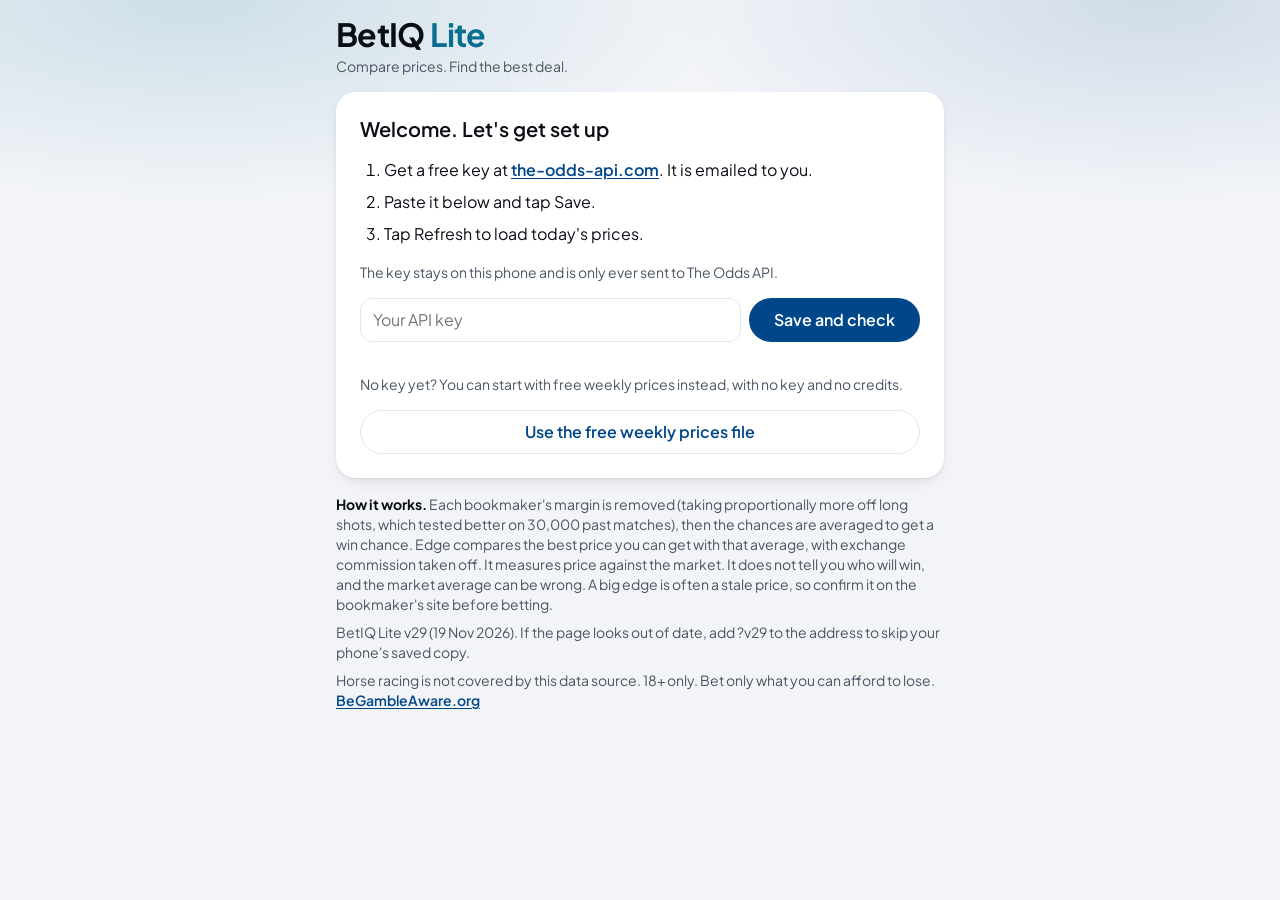
==== commit 7924136c: "Restyle the page with the Belbo design kit The page now links belbo/belbo.css (data-app="betiq-lite"" ====
--- a/index.html
+++ b/index.html
@@ -1,10 +1,11 @@
 <!doctype html>
-<html lang="en-GB">
+<html lang="en-GB" data-app="betiq-lite">
 <head>
 <meta charset="utf-8">
 <meta name="viewport" content="width=device-width, initial-scale=1, viewport-fit=cover">
-<meta name="theme-color" content="#0b0e11">
-<meta name="color-scheme" content="dark">
+<meta name="theme-color" content="#f2f4f8" media="(prefers-color-scheme: light)">
+<meta name="theme-color" content="#0a0d14" media="(prefers-color-scheme: dark)">
+<meta name="color-scheme" content="light dark">
 <meta name="apple-mobile-web-app-capable" content="yes">
 <meta name="mobile-web-app-capable" content="yes">
 <meta name="apple-mobile-web-app-title" content="BetIQ Lite">
@@ -12,544 +13,412 @@
 <link rel="icon" href="icon.png">
 <link rel="apple-touch-icon" href="icon.png">
 <title>BetIQ Lite</title>
-<link rel="preconnect" href="https://fonts.googleapis.com">
-<link rel="preconnect" href="https://fonts.gstatic.com" crossorigin>
-<link rel="stylesheet" href="https://fonts.googleapis.com/css2?family=Barlow:wght@400;500;600;700&display=swap">
+<link rel="stylesheet" href="belbo/belbo.css">
 <style>
-/* Layout: one narrow column, a betting-slip stack. Today's plan first, then every pick, then your bet log. */
+/* BetIQ Lite on the Belbo design kit (belbo/belbo.css): one narrow column, today's plan first, then every pick,
+   then your bet log. Colours, type, spacing, radius and shadows come only from the kit's --b-* tokens.
+   Verdicts and badges are status: status colours, always with an icon and a word. The accent is for the one
+   call to action on a screen (the top bet's main button), icon tints and the current tab. */
 :root {
-  --bg: #0b0e11;
-  --surface: #14181d;
-  --ink: #eef2f5;
-  --muted: #8d98a5;
-  --line: #262c34;
-  --accent: #19d3a2;
-  --accent-ink: #04130e;
-  --accent-soft: #10291f;
-  --value: #f6c453;
-  --value-bg: #33280d;
-  --warn: #ff8f80;
-  --warn-bg: #3a1a16;
-  --blue: #6f8cff;
-  --display: "Barlow", system-ui, -apple-system, "Segoe UI", sans-serif;
-  --shadow: 0 0 0 1px #20262d;
-  --body: "Barlow", system-ui, -apple-system, "Segoe UI", sans-serif;
-  color-scheme: dark;
+  --x-accent-soft: color-mix(in srgb, var(--b-accent) 12%, var(--b-surface));
+  --x-link-soft: color-mix(in srgb, var(--b-link) 14%, var(--b-surface));
 }
 * { box-sizing: border-box; }
-html, body { margin: 0; }
-body {
-  background: var(--bg); color: var(--ink);
-  font: 16px/1.45 var(--body);
-  padding-block: max(14px, env(safe-area-inset-top, 0px)) max(32px, env(safe-area-inset-bottom, 0px));
-  padding-left: max(16px, env(safe-area-inset-left, 0px));
-  padding-right: max(16px, env(safe-area-inset-right, 0px));
+body.b-page { padding-top: env(safe-area-inset-top, 0px); }
+#content:focus { outline: none; }
+.wrap { display: flex; flex-direction: column; gap: var(--b-s4); padding-bottom: calc(7rem + env(safe-area-inset-bottom, 0px)); }
+#main, .tab, .bodyflow, .detail { display: flex; flex-direction: column; gap: var(--b-s4); }
+.bodyflow, .detail { gap: var(--b-s3); }
+button, select, input, textarea { font: inherit; color: inherit; }
+button { cursor: pointer; }
+[hidden] { display: none !important; }
+.b-page a { font-weight: 600; }
+
+/* ---------- Header and status line ---------- */
+header { display: flex; align-items: flex-end; justify-content: space-between; gap: var(--b-s3); }
+.brand { min-width: 0; }
+h1 { font: var(--b-text-display); letter-spacing: -0.02em; margin: 0; }
+h1 span { color: var(--b-accent-text); }
+.brand .tag { margin: var(--b-s1) 0 0; font: var(--b-text-small); color: var(--b-muted); }
+.credits { flex: none; white-space: nowrap; text-align: right; font: var(--b-text-small); color: var(--b-muted); }
+.credits b { display: block; font: 800 1.25rem/1.625rem var(--b-font); color: var(--b-ink); font-variant-numeric: tabular-nums; letter-spacing: -0.03em; }
+.credits b.low { color: var(--b-bad); }
+.credits b.low::before { content: "! "; }
+.status {
+  position: sticky; top: 0; z-index: 10; display: flex; justify-content: space-between; align-items: center; gap: var(--b-s3);
+  flex-wrap: wrap; padding: var(--b-s2) 0; font: var(--b-text-small); color: var(--b-muted);
+  background: color-mix(in srgb, var(--b-bg) 85%, transparent); -webkit-backdrop-filter: blur(12px); backdrop-filter: blur(12px);
 }
-.wrap { max-width: 640px; margin: 0 auto; display: flex; flex-direction: column; gap: 14px; }
-.status { position: sticky; top: 0; z-index: 10; background: var(--bg); padding: 6px 0; }
-#main { display: flex; flex-direction: column; gap: 14px; }
-button, select, input { font: inherit; color: inherit; }
-button { cursor: pointer; }
-:focus-visible { outline: 3px solid var(--accent); outline-offset: 2px; }
-[hidden] { display: none !important; }
-
-header { display: flex; align-items: flex-end; justify-content: space-between; gap: 12px; }
-h1 { font: 700 34px/1 var(--display); letter-spacing: .01em; margin: 0; text-transform: uppercase; }
-h1 span { color: var(--accent); }
-.credits { text-align: right; font-size: 12px; color: var(--muted); line-height: 1.25; }
-.credits b { display: block; font: 700 22px/1 var(--display); color: var(--ink); font-variant-numeric: tabular-nums; }
-.credits b.low { color: var(--warn); }
-
-.panel { background: var(--surface); border: 1px solid var(--line); border-radius: 10px; padding: 14px; display: flex; flex-direction: column; gap: 12px; }
-.panel h2 { font: 700 20px/1.1 var(--display); text-transform: uppercase; margin: 0; letter-spacing: .02em; }
-.panel h3 { margin: 0; font: 700 15px/1 var(--display); text-transform: uppercase; letter-spacing: .06em; color: var(--muted); }
-.panel p { margin: 0; color: var(--muted); font-size: 14px; }
-.row { display: flex; gap: 8px; flex-wrap: wrap; align-items: center; }
-input[type="password"], input[type="text"], input[type="number"] {
-  flex: 1 1 200px; min-width: 0; padding: 11px 12px; border-radius: 8px;
-  border: 1px solid var(--line); background: var(--bg);
+.status .btn.primary { min-width: 150px; }
+.leaguebar { position: sticky; top: 60px; z-index: 9; background: color-mix(in srgb, var(--b-bg) 85%, transparent); -webkit-backdrop-filter: blur(12px); backdrop-filter: blur(12px); padding: var(--b-s2) 0; margin: 0 -2px; }
+
+/* ---------- Cards (the static ones also carry .b-card) ---------- */
+.panel { display: flex; flex-direction: column; gap: var(--b-s4); }
+.panel h2, h2.section { font: var(--b-text-heading); margin: 0; }
+h2.section { margin-top: var(--b-s2); }
+.panel h3 { margin: 0; font: var(--b-text-small); font-weight: 600; color: var(--b-muted); }
+.panel p { margin: 0; color: var(--b-muted); font: var(--b-text-small); }
+#plan { background: transparent; border: 0; padding: 0; box-shadow: none; }
+#liveBox { box-shadow: 0 0 0 2px var(--b-link), var(--b-shadow); }
+.row { display: flex; gap: var(--b-s2); flex-wrap: wrap; align-items: center; }
+.steps { margin: 0; padding-left: var(--b-s5); display: flex; flex-direction: column; gap: var(--b-s2); }
+.hint, .subnote { margin: 0; font: var(--b-text-small); color: var(--b-muted); }
+.evid { margin: 0; padding-left: var(--b-s5); display: flex; flex-direction: column; gap: var(--b-s2); font: var(--b-text-small); }
+.evid b { color: var(--b-ink); }
+footer { font: var(--b-text-small); color: var(--b-muted); display: flex; flex-direction: column; gap: var(--b-s2); }
+footer b { color: var(--b-ink); }
+
+/* ---------- Fields (look of .b-field / .b-input) ---------- */
+input[type="password"], input[type="text"], input[type="number"], input[type="email"], input[type="date"], select, textarea {
+  min-width: 0; min-height: 44px; padding: var(--b-s2) var(--b-s3);
+  background: var(--b-surface); color: var(--b-ink); border: 1px solid var(--b-line); border-radius: var(--b-r-row); font: var(--b-text-body);
 }
-input[type="number"] { flex: 0 0 84px; padding: 6px 8px; background: var(--surface); min-height: 36px; font-variant-numeric: tabular-nums; }
-.btn { padding: 11px 16px; border-radius: 8px; border: 1px solid var(--line); background: var(--surface); font-weight: 600; min-height: 44px; text-decoration: none; color: var(--ink); display: inline-flex; align-items: center; justify-content: center; text-align: center; }
-.btn.primary { background: var(--accent); color: var(--accent-ink); border-color: var(--accent); }
-.btn.small { padding: 6px 12px; min-height: 40px; font-size: 14px; }
-.btn.done { background: var(--accent-soft); border-color: var(--accent); }
-.btn[disabled] { opacity: .55; cursor: default; }
-
-.controls { display: flex; flex-direction: column; gap: 10px; }
-.seg { display: grid; grid-template-columns: repeat(3, 1fr); border: 1px solid var(--line); border-radius: 10px; overflow: hidden; background: var(--surface); }
-.seg button { border: 0; background: transparent; padding: 11px 8px; font: 700 18px/1 var(--display); text-transform: uppercase; letter-spacing: .03em; color: var(--muted); min-height: 46px; }
-.seg button[aria-pressed="true"] { background: var(--accent); color: var(--accent-ink); }
-.filters { display: flex; flex-wrap: wrap; gap: 8px 14px; }
-.filters label { display: flex; align-items: center; gap: 6px; font-size: 13px; color: var(--muted); }
-.filters select { padding: 6px 8px; border-radius: 8px; border: 1px solid var(--line); background: var(--surface); color: var(--ink); min-height: 36px; }
-.chips { display: flex; flex-wrap: wrap; gap: 6px; }
-.chip { border: 1px solid var(--line); background: var(--surface); border-radius: 999px; padding: 5px 12px; font-size: 14px; min-height: 34px; }
-.chip[aria-pressed="true"] { background: var(--accent-soft); border-color: var(--accent); color: var(--ink); font-weight: 600; }
-.check { display: flex; align-items: center; gap: 10px; font-size: 14px; color: var(--ink); min-height: 36px; }
-.check input { width: 20px; height: 20px; accent-color: var(--accent); flex: none; }
-
-.status { display: flex; justify-content: space-between; align-items: center; gap: 10px; font-size: 13px; color: var(--muted); flex-wrap: wrap; }
-.msg { padding: 10px 12px; border-radius: 8px; background: var(--warn-bg); color: var(--warn); font-size: 14px; }
-.msg.info { background: var(--accent-soft); color: var(--ink); }
-
-details.learn { background: var(--surface); border: 1px solid var(--line); border-radius: 10px; }
-details.learn > summary { cursor: pointer; padding: 12px 14px; font: 700 18px/1.1 var(--display); text-transform: uppercase; letter-spacing: .03em; }
-details.learn .body { padding: 0 14px 14px; display: flex; flex-direction: column; gap: 8px; font-size: 14px; color: var(--muted); }
-details.learn .body b { color: var(--ink); }
-details.learn .body p { margin: 0; }
-
-.reco { background: var(--accent-soft); border-radius: 10px; padding: 12px 14px; font-size: 15px; }
-.reco b { font: 700 18px/1.1 var(--display); text-transform: uppercase; letter-spacing: .02em; display: block; margin-bottom: 2px; }
-.planrow { border-top: 1px solid var(--line); padding-top: 12px; display: flex; flex-direction: column; gap: 8px; }
-.planrow:first-of-type { border-top: 0; padding-top: 0; }
-.planrow .top { display: flex; justify-content: space-between; gap: 10px; align-items: baseline; }
-.planrow .nm { font: 700 22px/1.1 var(--display); text-transform: uppercase; min-width: 0; overflow-wrap: anywhere; }
-.planrow .sub { font-size: 13px; color: var(--muted); }
-.planrow .big { font: 700 22px/1.1 var(--display); white-space: nowrap; font-variant-numeric: tabular-nums; }
-.actions { display: flex; gap: 8px; flex-wrap: wrap; }
+input[type="password"], input[type="text"] { flex: 1 1 200px; }
+input[type="number"] { flex: 0 0 96px; font-variant-numeric: tabular-nums; }
+input:focus-visible, select:focus-visible, textarea:focus-visible { border-color: var(--b-link); }
+input[type="checkbox"] { width: 20px; height: 20px; accent-color: var(--b-accent); flex: none; }
+input[type="file"] { font: var(--b-text-small); max-width: 100%; }
+textarea { width: 100%; }
+.field { display: flex; flex-direction: column; gap: var(--b-s1); font: var(--b-text-small); font-weight: 600; color: var(--b-ink); }
+.field input, .field select { flex: none; width: 100%; }
+.check { display: flex; align-items: center; gap: var(--b-s3); min-height: 44px; font: var(--b-text-small); color: var(--b-ink); }
+.check input[type="number"] { flex: 0 0 96px; }
+.filters { display: flex; flex-wrap: wrap; gap: var(--b-s2) var(--b-s4); }
+.filters label { display: flex; align-items: center; gap: var(--b-s2); font: var(--b-text-small); color: var(--b-muted); }
+.calc { display: grid; grid-template-columns: 1fr 1fr; gap: var(--b-s2) var(--b-s3); }
+.calc label, .mbgrid label { display: flex; flex-direction: column; gap: var(--b-s1); font: var(--b-text-small); color: var(--b-muted); min-width: 0; }
+.calc input, .calc select, .mbgrid input, .mbgrid select { flex: none; width: 100%; }
+.calc .wide { grid-column: 1 / -1; }
+.mbgrid { display: grid; grid-template-columns: repeat(auto-fit, minmax(140px, 1fr)); gap: var(--b-s2); }
+.logform { display: grid; gap: var(--b-s3); }
+.logform label { display: grid; gap: var(--b-s1); font: var(--b-text-small); }
+.leagues { display: flex; flex-direction: column; gap: var(--b-s3); max-height: 320px; overflow-y: auto; }
+.leagues h3 { margin: 0 0 var(--b-s1); }
+.leagues label { display: flex; align-items: center; gap: var(--b-s3); padding: var(--b-s1) 0; min-height: 44px; }
+
+/* ---------- Buttons (look of .b-btn: quiet by default, .primary = Belbo blue) ---------- */
+.btn {
+  display: inline-flex; align-items: center; justify-content: center; gap: var(--b-s2); text-align: center;
+  min-height: 44px; padding: var(--b-s2) var(--b-s5); border: 1px solid var(--b-line); border-radius: var(--b-r-pill);
+  background: var(--b-surface); color: var(--b-link); font: 600 1rem/1.25 var(--b-font); text-decoration: none;
+  transition: transform 0.12s ease, filter 0.12s ease;
+}
+.btn:active { transform: scale(0.98); }
+.btn.primary { background: var(--b-blue-btn); color: var(--b-on-blue); border-color: transparent; }
+.btn.primary:hover { filter: brightness(1.06); }
+.btn.small { padding: var(--b-s2) var(--b-s4); font-size: 0.875rem; }
+.btn.done { background: var(--b-ok-bg); color: var(--b-ok); border-color: transparent; }
+.btn[disabled] { opacity: 0.55; cursor: not-allowed; }
+.actions { display: flex; gap: var(--b-s2); flex-wrap: wrap; }
 .actions .btn { flex: 1 1 110px; }
 .actions .btn.go { flex: 2 1 160px; }
-.scens { display: flex; flex-direction: column; gap: 10px; }
-.scen { background: var(--bg); border-radius: 10px; padding: 12px; display: flex; flex-direction: column; gap: 8px; }
-.scen.best { outline: 2px solid var(--accent); }
-.scen h3 { font: 700 21px/1.1 var(--display); text-transform: uppercase; color: var(--ink); letter-spacing: .02em; margin: 0; display: flex; justify-content: space-between; gap: 8px; align-items: baseline; flex-wrap: wrap; }
-.scen h3 small { font: 600 12px/1 var(--body); text-transform: none; letter-spacing: 0; color: var(--muted); }
-.scen p { margin: 0; font-size: 14px; color: var(--muted); }
-.scen .legs { font-size: 14px; margin: 0; padding-left: 18px; display: flex; flex-direction: column; gap: 2px; }
-.scen .legs span { color: var(--muted); }
-
-.list { display: flex; flex-direction: column; gap: 10px; padding: 0; margin: 0; list-style: none; }
-h2.section { font: 700 20px/1.1 var(--display); text-transform: uppercase; margin: 6px 0 0; letter-spacing: .02em; }
-details.pick { background: var(--surface); border: 1px solid var(--line); border-radius: 10px; }
-details.pick[open] { border-color: var(--accent); }
-details.pick > summary { list-style: none; cursor: pointer; padding: 12px 14px; display: grid; grid-template-columns: auto 1fr auto; gap: 2px 12px; align-items: center; }
-details.pick > summary::-webkit-details-marker { display: none; }
-.rank { grid-row: 1 / span 3; font: 700 22px/1 var(--display); color: var(--muted); width: 26px; font-variant-numeric: tabular-nums; align-self: start; padding-top: 2px; }
-.meta { grid-column: 2; font-size: 12px; color: var(--muted); text-transform: uppercase; letter-spacing: .05em; }
-.match { grid-column: 2; font-size: 14px; color: var(--muted); min-width: 0; overflow-wrap: anywhere; }
-.sel { grid-column: 2; font: 700 25px/1.05 var(--display); text-transform: uppercase; min-width: 0; overflow-wrap: anywhere; }
-.chance { grid-column: 3; grid-row: 1 / span 3; text-align: right; }
-.chance b { display: block; font: 700 38px/1 var(--display); color: var(--accent); font-variant-numeric: tabular-nums; }
-.chance span { font-size: 11px; color: var(--muted); text-transform: uppercase; letter-spacing: .05em; }
-.stats { display: grid; grid-template-columns: repeat(auto-fit, minmax(104px, 1fr)); gap: 8px; padding: 0 14px 10px; }
-.stat { background: var(--bg); border-radius: 8px; padding: 8px 10px; min-width: 0; }
-.stat span { display: block; font-size: 11px; color: var(--muted); text-transform: uppercase; letter-spacing: .05em; }
-.stat b { font: 700 20px/1.15 var(--display); font-variant-numeric: tabular-nums; overflow-wrap: anywhere; }
-.stat small { display: block; font-size: 12px; color: var(--muted); line-height: 1.25; }
-.scen .stats, .panel .stats { padding: 0; }
-.badge { display: inline-block; margin-left: 8px; padding: 2px 8px; border-radius: 999px; font: 700 12px/1.4 var(--display); letter-spacing: .06em; vertical-align: middle; }
-.badge.value { background: var(--value-bg); color: var(--value); }
-.badge.move { background: #16233f; color: #9db4ff; }
-.badge.warn { background: var(--warn-bg); color: var(--warn); }
-.pos { color: var(--accent); }
-.neg { color: var(--warn); }
-.timing { margin: 0 14px 12px; padding: 9px 11px; border-radius: 8px; background: var(--bg); font-size: 14px; color: var(--muted); }
-.timing b { color: var(--ink); display: block; font: 700 15px/1.2 var(--display); text-transform: uppercase; letter-spacing: .04em; }
-.timing p { margin: 2px 0 0; }
-.pickactions { padding: 0 14px 12px; }
-.books { padding: 0 14px 14px; }
-.books table { width: 100%; border-collapse: collapse; font-size: 14px; font-variant-numeric: tabular-nums; }
-.books td { padding: 6px 0; border-top: 1px solid var(--line); }
-.books td:last-child { text-align: right; font-weight: 600; }
-.books tr.best td { color: var(--accent); font-weight: 600; }
-.books tr.off td { color: var(--muted); font-weight: 400; }
-.books .note { font-size: 12px; color: var(--muted); margin: 8px 0 0; }
-
-.bet { border-top: 1px solid var(--line); padding-top: 10px; display: flex; flex-direction: column; gap: 6px; }
-.bet:first-child { border-top: 0; padding-top: 0; }
-.bet .nm { font: 700 19px/1.1 var(--display); text-transform: uppercase; overflow-wrap: anywhere; }
-.bet .sub { font-size: 13px; color: var(--muted); }
-.bet .res { font: 700 18px/1 var(--display); }
-.bet label { font-size: 12px; color: var(--muted); display: flex; align-items: center; gap: 6px; }
-
-.mk { margin: 0 14px 12px; display: flex; flex-direction: column; gap: 8px; }
-.mk > b { font: 700 15px/1.2 var(--display); text-transform: uppercase; letter-spacing: .04em; }
-.mkrow { display: flex; justify-content: space-between; gap: 10px; align-items: center; background: var(--bg); border-radius: 8px; padding: 8px 10px; }
-.mkl { min-width: 0; }
-.mkname { font: 700 18px/1.15 var(--display); text-transform: uppercase; overflow-wrap: anywhere; }
-.mkl small { display: block; font-size: 12px; color: var(--muted); line-height: 1.3; }
-.mkr { text-align: right; flex: none; }
-.mkr b { display: block; font: 700 22px/1 var(--display); color: var(--accent); font-variant-numeric: tabular-nums; }
-.mkr span { font-size: 11px; color: var(--muted); }
-.mk .note { font-size: 12px; color: var(--muted); margin: 0; }
-.calc { display: grid; grid-template-columns: 1fr 1fr; gap: 8px 12px; }
-.calc label { display: flex; flex-direction: column; gap: 4px; font-size: 12px; color: var(--muted); text-transform: uppercase; letter-spacing: .05em; }
-.calc input, .calc select { flex: none; width: 100%; padding: 8px 10px; min-height: 40px; border-radius: 8px; border: 1px solid var(--line); background: var(--surface); color: var(--ink); }
-.calc .wide { grid-column: 1 / -1; }
-.leagues { display: flex; flex-direction: column; gap: 10px; max-height: 320px; overflow-y: auto; }
-.leagues h3 { margin: 0 0 4px; }
-.leagues label { display: flex; align-items: center; gap: 10px; padding: 6px 0; min-height: 36px; }
-.leagues input { width: 20px; height: 20px; accent-color: var(--accent); flex: none; }
-
-.empty { text-align: center; padding: 28px 12px; color: var(--muted); }
-.empty b { display: block; font: 700 22px/1.1 var(--display); color: var(--ink); text-transform: uppercase; margin-bottom: 6px; }
-footer { font-size: 12px; color: var(--muted); display: flex; flex-direction: column; gap: 6px; }
-footer b { color: var(--ink); }
-
-/* Friendlier layout additions */
-.brand { min-width: 0; }
-.brand .tag { margin: 4px 0 0; font-size: 13px; color: var(--muted); }
-.credits { flex: none; white-space: nowrap; }
-.steps { margin: 0; padding-left: 20px; display: flex; flex-direction: column; gap: 6px; font-size: 15px; }
-.steps a, .panel a { color: var(--accent); font-weight: 600; }
-.hint { margin: 0; font-size: 13px; color: var(--muted); }
-details.learn > summary { list-style: none; display: flex; justify-content: space-between; align-items: center; gap: 10px; min-height: 48px; }
+.linkbtn { width: 100%; }
+.backbtn { align-self: flex-start; }
+.accbtn { border: 0; border-top: 1px solid var(--b-line); background: transparent; text-align: left; padding: var(--b-s3) 2px; min-height: 48px; font-weight: 600; color: var(--b-link); }
+.bacts a.accbtn { display: block; text-decoration: none; }
+
+/* Segmented control and chips: the selected one is Belbo blue. */
+.controls { display: flex; flex-direction: column; gap: var(--b-s3); }
+.seg { display: grid; grid-template-columns: repeat(3, 1fr); gap: var(--b-s1); padding: var(--b-s1); border-radius: var(--b-r-pill); background: var(--b-surface); box-shadow: var(--b-shadow); }
+.seg button { border: 0; background: transparent; border-radius: var(--b-r-pill); padding: var(--b-s2) var(--b-s1); min-height: 44px; font: 600 0.875rem/1.25rem var(--b-font); color: var(--b-muted); }
+.seg button[aria-pressed="true"] { background: var(--b-blue-btn); color: var(--b-on-blue); }
+.mksort { display: flex; flex-direction: column; gap: var(--b-s1); margin: var(--b-s2) 0; }
+.mksort .seg { box-shadow: none; background: var(--b-surface-2); }
+.chips { display: flex; flex-wrap: wrap; gap: var(--b-s2); }
+.chip {
+  display: inline-flex; align-items: center; gap: var(--b-s1); min-height: 44px; padding: var(--b-s2) var(--b-s4);
+  border: 1px solid var(--b-line); border-radius: var(--b-r-pill); background: var(--b-surface); color: var(--b-ink); font: var(--b-text-small); font-weight: 600;
+}
+.chip[aria-pressed="true"] { background: var(--x-link-soft); border-color: var(--b-link); }
+.chip[aria-pressed="true"]::before { content: "✓"; content: "✓" / ""; color: var(--b-link); }
+.chips.scroll { flex-wrap: nowrap; overflow-x: auto; -webkit-overflow-scrolling: touch; scrollbar-width: none; padding: 2px; }
+.chips.scroll::-webkit-scrollbar { display: none; }
+.chips.scroll .chip { flex: none; white-space: nowrap; }
+
+/* ---------- Messages and status (icon + word, status colours) ---------- */
+.msg { position: relative; padding: var(--b-s3) var(--b-s3) var(--b-s3) calc(var(--b-s3) + 1.25rem); border-radius: var(--b-r-row); background: var(--b-warn-bg); color: var(--b-warn); font: var(--b-text-small); }
+.msg::before { content: "!"; content: "!" / ""; position: absolute; left: var(--b-s3); top: var(--b-s3); font-weight: 800; }
+.msg.info { padding-left: var(--b-s3); background: var(--b-surface-2); color: var(--b-ink); }
+.msg.info::before { content: none; }
+.lossbar { background: var(--b-bad-bg); color: var(--b-bad); border-radius: var(--b-r-row); padding: var(--b-s3); font: var(--b-text-small); }
+.lossbar b { display: block; font-weight: 700; font-size: 1rem; margin-bottom: 2px; color: inherit; }
+.lossbar b::before { content: "✕ "; content: "✕ " / ""; }
+.pracbar { background: var(--b-warn-bg); color: var(--b-warn); border-radius: var(--b-r-row); padding: var(--b-s3); font: var(--b-text-small); display: flex; flex-wrap: wrap; gap: var(--b-s1) var(--b-s2); align-items: center; }
+.pracbar b { color: inherit; }
+.pill { display: inline-flex; align-items: center; gap: var(--b-s1); font: var(--b-text-badge); font-style: normal; background: var(--b-warn-bg); color: var(--b-warn); padding: 2px var(--b-s2); border-radius: var(--b-r-pill); vertical-align: middle; }
+.pill::before { content: "!"; content: "!" / ""; }
+.badge { display: inline-flex; align-items: center; gap: var(--b-s1); margin-left: var(--b-s2); padding: 2px var(--b-s2); border-radius: var(--b-r-pill); font: var(--b-text-badge); white-space: nowrap; vertical-align: middle; background: var(--b-surface-2); color: var(--b-ink); box-shadow: inset 0 0 0 1px var(--b-line); }
+.badge.value { background: var(--b-ok-bg); color: var(--b-ok); box-shadow: none; }
+.badge.value::before { content: "✓"; content: "✓" / ""; }
+.badge.warn { background: var(--b-warn-bg); color: var(--b-warn); box-shadow: none; }
+.badge.warn::before { content: "!"; content: "!" / ""; }
+.pos { color: var(--b-ok); }
+.neg { color: var(--b-bad); }
+.verdict { display: flex; align-items: center; gap: var(--b-s3); flex-wrap: wrap; border-radius: var(--b-r-row); padding: var(--b-s2) var(--b-s3); font: var(--b-text-small); color: var(--b-ink); background: var(--b-surface-2); }
+.verdict b { font: 800 1rem/1.25 var(--b-font); letter-spacing: 0.04em; color: var(--b-ink); }
+.verdict.place { background: var(--b-ok-bg); } .verdict.place b { color: var(--b-ok); }
+.verdict.consider, .verdict.check { background: var(--b-warn-bg); } .verdict.consider b, .verdict.check b { color: var(--b-warn); }
+.verdict.wait { box-shadow: inset 0 0 0 1px var(--b-line); } .verdict.wait b { color: var(--b-link); }
+.verdict.skip { background: var(--b-bad-bg); } .verdict.skip b { color: var(--b-bad); }
+.detail .verdict { margin-top: -2px; }
+.pcheck { background: var(--b-surface-2); border-radius: var(--b-r-row); padding: var(--b-s3); display: flex; flex-direction: column; gap: var(--b-s2); font: var(--b-text-small); }
+.pcheck > b { font-weight: 600; font-size: 1rem; }
+.pcrow { display: flex; align-items: center; gap: var(--b-s3); flex-wrap: wrap; }
+.pcrow input { flex: 0 0 96px; }
+.pcres { font-weight: 600; }
+.pcres.good { color: var(--b-ok); }
+.pcres.ok { color: var(--b-ink); }
+.pcres.warn { color: var(--b-warn); }
+.pcres.bad { color: var(--b-bad); }
+.hwarn { display: block; margin-top: var(--b-s2); font: var(--b-text-small); color: var(--b-bad); }
+.hresult { display: block; margin-top: var(--b-s2); font-weight: 600; }
+
+/* ---------- Expanders ---------- */
+details.learn { background: var(--b-surface); border-radius: var(--b-r-card); box-shadow: var(--b-shadow); }
+.panel details.learn { background: var(--b-surface-2); border-radius: var(--b-r-row); box-shadow: none; }
+details.learn > summary { list-style: none; cursor: pointer; display: flex; justify-content: space-between; align-items: center; gap: var(--b-s3); min-height: 48px; padding: var(--b-s3) var(--b-s4); font-weight: 600; }
 details.learn > summary::-webkit-details-marker { display: none; }
-details.learn > summary::after { content: "+"; font: 700 22px/1 var(--display); color: var(--accent); flex: none; }
+details.learn > summary::after { content: "+"; font: 700 1.5rem/1 var(--b-font); color: var(--b-accent-text); flex: none; }
 details.learn[open] > summary::after { content: "\2212"; }
-#filterSum { font: 600 14px/1.3 var(--body); text-transform: none; letter-spacing: 0; color: var(--muted); }
-.slip { grid-column: 1 / -1; margin-top: 8px; padding: 8px 10px; background: var(--accent-soft); border-radius: 8px; font-size: 14px; color: var(--ink); }
-.slip b { font: 700 18px/1.2 var(--display); text-transform: uppercase; letter-spacing: .02em; }
-.slip .cost { font-size: 13px; }
-.cline { display: block; font-weight: 700; margin: 6px 0 2px; }
-.logform { display: grid; gap: 10px; }
-.logform label { display: grid; gap: 4px; font-size: 14px; }
-.logform input, .logform select { min-height: 44px; font-size: 16px; }
-.todo { display: flex; align-items: center; justify-content: space-between; gap: 10px; padding: 10px 0; border-top: 1px solid var(--line, rgba(127,127,127,.25)); }
+details.learn .body { padding: 0 var(--b-s4) var(--b-s4); display: flex; flex-direction: column; gap: var(--b-s2); font: var(--b-text-small); color: var(--b-muted); }
+details.learn .body b { color: var(--b-ink); }
+details.learn .body p, #toolsBox .learn .body > p { margin: 0; }
+.learn .body h3 { margin: var(--b-s2) 0 0; font: var(--b-text-small); font-weight: 600; color: var(--b-muted); }
+#filterSum { font: var(--b-text-small); font-weight: 600; color: var(--b-muted); }
+.plancard { box-shadow: 0 0 0 2px var(--b-accent), var(--b-shadow); }
+.plancard .body b { font-weight: 700; font-size: 1rem; color: var(--b-ink); }
+.plancard .body p { color: var(--b-ink); font: var(--b-text-body); }
+.planlist { margin: var(--b-s2) 0 0; padding-left: var(--b-s5); font: var(--b-text-small); color: var(--b-muted); display: flex; flex-direction: column; gap: 2px; }
+.planlist li.done { color: var(--b-ok); }
+.planlist li.now { color: var(--b-ink); font-weight: 600; }
+.mbtype > summary, .mbedit > summary { cursor: pointer; font: var(--b-text-small); color: var(--b-muted); padding: var(--b-s3) 0; }
+.mbtype .mbgrid, .mbedit .mbgrid { margin: var(--b-s2) 0; }
+
+/* ---------- Today: to-do, week, tiles, plan, scenarios ---------- */
+.reco, .plain { background: var(--b-surface-2); border-radius: var(--b-r-row); padding: var(--b-s3) var(--b-s4); color: var(--b-ink); }
+.reco b { display: block; font: var(--b-text-heading); margin-bottom: 2px; }
+.plain b { display: block; font-weight: 600; margin-bottom: 2px; }
+#plan > .reco, #plan > .plain { background: var(--b-surface); box-shadow: var(--b-shadow); border-radius: var(--b-r-card); }
+.todo { display: flex; align-items: center; justify-content: space-between; gap: var(--b-s3); padding: var(--b-s3) 0; border-top: 1px solid var(--b-line); }
 .todo:first-child { border-top: 0; }
 .todotxt { display: flex; flex-direction: column; gap: 2px; min-width: 0; }
-.todotxt span { font-size: 13px; opacity: .8; }
-.todo .btn { flex: none; min-height: 40px; }
-details.pick.isvalue { border-left: 5px solid var(--value); }
-.stat span, .chance span, .meta { font-size: 12px; }
-.panel { gap: 14px; }
-.panel h2 { font-size: 22px; }
-.btn.primary { box-shadow: 0 1px 0 rgba(0,0,0,.12); }
-.status .btn.primary { min-width: 150px; }
-
-.hero { background: var(--accent); color: var(--accent-ink); border-radius: 12px; padding: 14px; display: flex; flex-direction: column; gap: 10px; }
-.hero .kick { font: 700 14px/1 var(--display); text-transform: uppercase; letter-spacing: .1em; opacity: .85; }
-.hero .hname { font: 700 34px/1 var(--display); text-transform: uppercase; overflow-wrap: anywhere; }
-.hero .hmatch { font-size: 14px; opacity: .9; }
-.hgrid { display: grid; grid-template-columns: 1fr 1fr; gap: 8px; }
-.hbox { background: rgba(255,255,255,.16); border-radius: 8px; padding: 8px 10px; min-width: 0; }
-.hbox span { display: block; font-size: 12px; text-transform: uppercase; letter-spacing: .05em; opacity: .85; }
-.hbox b { display: block; font: 700 28px/1.1 var(--display); font-variant-numeric: tabular-nums; }
-.hbox small { display: block; font-size: 12px; line-height: 1.25; opacity: .9; }
-.hero .hbox b.pos, .hero .hbox b.neg { color: inherit; }
-.hero .btn { background: var(--surface); color: var(--ink); border-color: transparent; }
-.hero .btn.primary { background: var(--surface); color: var(--ink); }
-.hero .btn.done { background: var(--accent-soft); }
-.week { display: flex; flex-direction: column; gap: 6px; }
-.wtxt { font-size: 14px; color: var(--ink); font-weight: 600; }
-.bar { height: 8px; background: var(--line); border-radius: 99px; overflow: hidden; }
-.bar i { display: block; height: 100%; background: var(--accent); }
-.chance span { display: block; }
-.check input[type="number"] { flex: 0 0 90px; }
-
-/* Tile layout */
-body { padding-bottom: 0; }
-.wrap { padding-bottom: 88px; }
-.tab { display: flex; flex-direction: column; gap: 14px; }
-#plan { background: transparent; border: 0; padding: 0; }
-.tiles { display: grid; grid-template-columns: 1fr 1fr; gap: 10px; }
-.tile { text-align: left; background: var(--surface); border: 1px solid var(--line); border-radius: 18px; padding: 14px; display: flex; flex-direction: column; gap: 4px; min-height: 104px; min-width: 0; }
-.tile span { font-size: 12px; text-transform: uppercase; letter-spacing: .06em; color: var(--muted); }
-.tile b { font: 700 32px/1.05 var(--display); font-variant-numeric: tabular-nums; }
-.tile small { font-size: 13px; color: var(--muted); line-height: 1.25; }
+.todotxt span { font: var(--b-text-small); color: var(--b-muted); }
+.todo .btn { flex: none; }
+.week { display: flex; flex-direction: column; gap: var(--b-s2); }
+.wtxt { font: var(--b-text-small); font-weight: 600; color: var(--b-ink); }
+.bar { height: 8px; background: var(--b-line); border-radius: var(--b-r-pill); overflow: hidden; }
+.bar i { display: block; height: 100%; background: var(--b-accent); }
+.tiles { display: grid; grid-template-columns: repeat(3, 1fr); gap: var(--b-s2); }
+.tile { text-align: left; background: var(--b-surface); color: var(--b-ink); border: 0; border-radius: var(--b-r-card); box-shadow: var(--b-shadow); padding: var(--b-s3); display: flex; flex-direction: column; gap: var(--b-s1); min-width: 0; }
+.tile span, .tile small { font: var(--b-text-small); color: var(--b-muted); }
+.tile b { font: 800 1.25rem/1.625rem var(--b-font); font-variant-numeric: tabular-nums; letter-spacing: -0.03em; }
 .tile .bar { margin-top: auto; }
-.pgrid { display: grid; grid-template-columns: 1fr 1fr; gap: 10px; }
-.ptile { text-align: left; background: var(--surface); border: 1px solid var(--line); border-radius: 18px; padding: 12px; display: flex; flex-direction: column; gap: 6px; min-width: 0; }
-.pill { font: 700 12px/1 var(--display); font-style: normal; letter-spacing: .08em; text-transform: uppercase; background: var(--value-bg); color: var(--value); padding: 4px 8px; border-radius: 999px; vertical-align: middle; }
-.pracbar { background: var(--value-bg); color: var(--value); border-radius: 12px; padding: 10px 12px; font-size: 14px; display: flex; flex-wrap: wrap; gap: 6px 8px; align-items: center; }
 .tile.wide { grid-column: 1 / -1; }
-.pcheck { background: var(--bg); border-radius: 10px; padding: 10px 12px; display: flex; flex-direction: column; gap: 6px; font-size: 14px; }
-.pcheck > b { font: 700 15px/1.2 var(--display); text-transform: uppercase; letter-spacing: .06em; }
-.pcrow { display: flex; align-items: center; gap: 10px; flex-wrap: wrap; font-size: 14px; }
-.pcrow input { flex: 0 0 96px; min-height: 40px; padding: 6px 10px; border-radius: 8px; border: 1px solid var(--line); background: var(--surface); color: var(--ink); font-variant-numeric: tabular-nums; }
-.pcres { font-weight: 600; }
-.pcres.good { color: var(--accent); }
-.pcres.ok { color: var(--ink); }
-.pcres.warn, .pcres.bad { color: var(--warn); }
-.hero .pcheck { background: rgba(255,255,255,.16); color: inherit; }
-.hero .pcres { color: inherit; }
-.nudge { min-height: 0; border-color: var(--accent); background: var(--accent-soft); }
-.nudge b { font-size: 22px; }
-.nudge small { color: var(--ink); }
-.hplain { font-size: 14px; line-height: 1.4; background: rgba(255,255,255,.16); border-radius: 8px; padding: 9px 10px; }
-.hplain summary { cursor: pointer; font-weight: 600; min-height: 24px; }
-.hplain div { margin-top: 6px; }
-.plain { background: var(--accent-soft); border-radius: 10px; padding: 10px 12px; font-size: 15px; line-height: 1.45; }
-.plain b { display: block; font: 700 15px/1.2 var(--display); text-transform: uppercase; letter-spacing: .06em; margin-bottom: 2px; }
-.mk .mkl small + small { margin-top: 2px; }
-.ptile.isvalue { border-color: var(--value); }
-.ptile .pn { font: 700 21px/1.05 var(--display); text-transform: uppercase; overflow-wrap: anywhere; }
-.ptile .pm { font-size: 12px; color: var(--muted); }
-.ptile .ps { font-size: 13px; background: var(--accent-soft); border-radius: 8px; padding: 6px 8px; margin-top: auto; }
-.ptile .ps b { font: 700 16px/1.2 var(--display); text-transform: uppercase; display: block; }
-.ring { --p: 50; --s: 54px; width: var(--s); height: var(--s); border-radius: 50%; background: conic-gradient(var(--accent) calc(var(--p) * 1%), var(--line) 0); display: grid; place-items: center; position: relative; flex: none; }
-.ring::before { content: ""; position: absolute; inset: 6px; border-radius: 50%; background: var(--surface); }
-.ring b { position: relative; font: 700 16px/1 var(--display); font-variant-numeric: tabular-nums; }
-.ring.sm { --s: 44px; } .ring.sm::before { inset: 5px; } .ring.sm b { font-size: 14px; }
-.pcard { width: 100%; text-align: left; background: var(--surface); border: 1px solid var(--line); border-radius: 18px; padding: 12px; display: flex; gap: 12px; align-items: flex-start; }
-.pcard.isvalue { border-left: 5px solid var(--value); }
-.pmid { display: flex; flex-direction: column; gap: 3px; min-width: 0; flex: 1; }
-.pmid .meta { grid-column: auto; }
-.pmid .sel { grid-column: auto; font-size: 23px; }
-.pmid .match { grid-column: auto; }
-.pmid .slip { grid-column: auto; margin-top: 6px; }
-.linkbtn { width: 100%; }
-.tabbar { position: fixed; left: 0; right: 0; bottom: 0; z-index: 20; display: grid; grid-template-columns: repeat(5, 1fr); background: var(--surface); border-top: 1px solid var(--line); padding-bottom: env(safe-area-inset-bottom, 0px); }
-.tabbar button { border: 0; background: transparent; padding: 8px 4px 6px; min-height: 58px; display: flex; flex-direction: column; align-items: center; gap: 3px; font-size: 12px; font-weight: 600; color: var(--muted); }
-.tabbar svg { width: 24px; height: 24px; fill: none; stroke: currentColor; stroke-width: 2; stroke-linecap: round; stroke-linejoin: round; }
-.tabbar button[aria-current="page"] { color: var(--accent); }
-.mbgrid { display: grid; grid-template-columns: repeat(auto-fit, minmax(140px, 1fr)); gap: 8px; }
-.mbgrid label { display: flex; flex-direction: column; gap: 4px; font-size: 13px; color: var(--muted); min-width: 0; }
-.mbgrid input, .mbgrid select { flex: none; width: 100%; min-height: 44px; padding: 10px; border: 1px solid var(--line); border-radius: 8px; background: var(--surface); color: var(--ink); font-size: 16px; }
-.mboffer { border: 1px solid var(--line); border-radius: 10px; padding: 12px; display: flex; flex-direction: column; gap: 8px; margin-bottom: 8px; }
-.mboffer.done { opacity: .7; }
-.mbmatch { border-top: 1px solid var(--line); padding: 10px 0; display: flex; gap: 10px; align-items: center; justify-content: space-between; }
-.mbmatch:first-child { border-top: 0; }
-.mbmatch div { min-width: 0; font-size: 14px; }
-.accaleg { align-items: end; margin-bottom: 8px; }
-#toolsBox .learn .body > p { margin: 0; }
-.mbstage { font: 700 16px/1.2 var(--display); text-transform: uppercase; letter-spacing: .04em; color: var(--accent); }
-.mbguide { display: flex; flex-direction: column; gap: 8px; }
-.mbguide .howto { margin-top: 0; }
-.hresult { display: block; margin-top: 8px; font-weight: 600; font-size: 15px; }
-.hwarn { display: block; margin-top: 6px; font-size: 13px; color: var(--warn); }
-.mbtype > summary, .mbedit > summary { cursor: pointer; font-size: 14px; color: var(--muted); padding: 6px 0; }
-.mbtype .mbgrid, .mbedit .mbgrid { margin: 6px 0 8px; }
-.learn .body h3 { margin: 6px 0 0; font: 700 15px/1 var(--display); text-transform: uppercase; letter-spacing: .06em; color: var(--muted); }
-.sheet { position: fixed; inset: 0; z-index: 30; display: flex; align-items: flex-end; justify-content: center; }
-.sheet .backdrop { position: absolute; inset: 0; background: rgba(0,0,0,.5); }
-.panelsheet { position: relative; width: 100%; max-width: 640px; max-height: 92vh; max-height: 92dvh; overflow-y: auto; background: var(--surface); border-radius: 22px 22px 0 0; padding: 14px 14px max(20px, env(safe-area-inset-bottom, 0px)); display: flex; flex-direction: column; gap: 12px; }
-.sheetclose { align-self: flex-end; }
-body.lock { overflow: hidden; }
-.dhead { display: flex; gap: 12px; align-items: center; }
-.dname { font: 700 28px/1.05 var(--display); text-transform: uppercase; overflow-wrap: anywhere; }
-.dsub { font-size: 13px; color: var(--muted); }
-.detail { display: flex; flex-direction: column; gap: 12px; }
-.detail .stats, .detail .timing, .detail .mk, .detail .books, .detail .pickactions { margin: 0; padding: 0; }
-.detail .timing { padding: 9px 11px; }
-.bodyflow { display: flex; flex-direction: column; gap: 12px; }
-.chart { width: 100%; height: auto; background: var(--bg); border-radius: 12px; }
-.chart text { fill: var(--muted); font: 600 11px var(--body); }
-textarea { width: 100%; padding: 10px 12px; border-radius: 8px; border: 1px solid var(--line); background: var(--bg); font-size: 13px; }
-.typerow { display: flex; justify-content: space-between; gap: 10px; font-size: 14px; border-top: 1px solid var(--line); padding-top: 6px; }
-
-/* ===== Calmer light design ===== */
-.sel, .dname, .hname, .ptile .pn, .mkname, .bet .nm, .planrow .nm, .scen h3, .panel h2, h2.section, .reco b, .empty b,
-details.learn > summary, .seg button, h1, .slip b, .timing b, .pcheck > b, .plain b, .tabbar, .tile b, .stat b, .badge, .kick, .pill, .mk > b, .hbox b {
-  text-transform: none; letter-spacing: 0; }
-h1 { font: 700 30px/1 var(--display); }
-.panel h2, h2.section { font: 700 22px/1.15 var(--display); }
-.panel h3, .stat span, .tile span, .hbox span, .meta { text-transform: none; letter-spacing: 0; font-size: 13px; }
-.ring b, .tile b, .stat b, .mkr b, .chance b { font-family: var(--display); }
-.panel, .tile, .ptile, .pcard, .hero2, details.learn { box-shadow: var(--shadow); border-color: transparent; }
-.sel { font: 700 22px/1.15 var(--display); }
-.dname { font: 700 26px/1.1 var(--display); }
-.seg button { font: 700 17px/1 var(--display); }
-details.learn > summary { font: 700 17px/1.2 var(--display); }
-.seg { box-shadow: var(--shadow); border-color: transparent; }
-.btn { font-weight: 600; }
-.badge { font: 700 11px/1.5 var(--display); letter-spacing: .04em; }
-.hero2 { background: var(--surface); border: 2px solid var(--accent); border-radius: 22px; padding: 16px; display: flex; flex-direction: column; gap: 12px; }
-.hero2 .htop { display: flex; align-items: center; gap: 8px; }
-.hero2 .kick { font: 700 13px/1 var(--display); text-transform: uppercase; letter-spacing: .1em; color: var(--accent); }
-.hero2 .hname { font: 700 32px/1.05 var(--display); overflow-wrap: anywhere; }
-.hero2 .hmatch { font-size: 14px; color: var(--muted); margin-top: -6px; }
-.hfacts { display: grid; grid-template-columns: repeat(3, 1fr); gap: 8px; }
-.hf { background: var(--bg); border-radius: 14px; padding: 10px 8px; text-align: center; display: flex; flex-direction: column; align-items: center; gap: 3px; min-width: 0; }
-.hf span { font-size: 13px; color: var(--muted); }
-.hf b { font: 700 26px/1.1 var(--display); font-variant-numeric: tabular-nums; }
-.hf b.pos { color: var(--accent); }
-.hf small { font-size: 12px; color: var(--muted); line-height: 1.2; }
-.hf .ring b { font: 700 17px/1 var(--display); }
-.hf b { white-space: nowrap; font-size: 23px; }
-.hf .ring { --s: 60px; }
-.havg { font-size: 14px; color: var(--muted); }
-.hero2 .actions .go { flex: 1 1 100%; min-height: 52px; font-size: 17px; }
-details.acc { border-top: 1px solid var(--line); }
-details.acc > summary { list-style: none; cursor: pointer; padding: 12px 2px; min-height: 48px; display: flex; justify-content: space-between; align-items: center; font-weight: 600; }
-details.acc > summary::-webkit-details-marker { display: none; }
-details.acc > summary::after { content: "+"; font: 700 22px/1 var(--display); color: var(--accent); }
-details.acc[open] > summary::after { content: "\2212"; }
-.accbody { padding: 0 2px 12px; font-size: 14px; line-height: 1.45; color: var(--ink); }
-details.acc .pcheck { margin-bottom: 12px; }
-.accbtn { border: 0; border-top: 1px solid var(--line); background: transparent; text-align: left; padding: 12px 2px; min-height: 48px; font-weight: 600; color: var(--accent); }
-.pgrid { grid-template-columns: 1fr; gap: 8px; }
-.ptile { display: grid; grid-template-columns: auto 1fr auto; column-gap: 12px; row-gap: 2px; align-items: center; padding: 12px; }
-.ptile .ring { grid-row: 1 / span 2; }
-.ptile .pn { font: 700 18px/1.15 var(--display); grid-column: 2; }
-.ptile .pm { grid-column: 2; }
-.ptile .ps { grid-column: 3; grid-row: 1 / span 2; margin: 0; text-align: right; background: transparent; padding: 0; font-size: 12px; color: var(--muted); }
-.ptile .ps b { font: 700 17px/1.2 var(--display); text-transform: none; color: var(--ink); }
-.mkrow { cursor: pointer; background: var(--bg); border: 1px solid var(--line); }
-.mkrow:active { background: var(--accent-soft); }
-.mkrow::after { content: "\203A"; font: 700 24px/1 var(--display); color: var(--accent); margin-left: 6px; flex: none; }
-.mkname { font: 700 17px/1.2 var(--display); }
-.subnote { font-size: 13px; color: var(--muted); }
-.field { display: flex; flex-direction: column; gap: 4px; font-size: 13px; color: var(--muted); }
-.field input, .field select { flex: none; width: 100%; min-height: 46px; padding: 8px 12px; border-radius: 10px; border: 1px solid var(--line); background: var(--surface); color: var(--ink); font-size: 17px; }
-.backbtn { align-self: flex-start; }
-.stats .stat { background: var(--bg); }
-
-/* ===== Level board ===== */
-.tiles { grid-template-columns: repeat(3, 1fr); gap: 8px; }
-.tile { min-height: 0; padding: 10px 12px; border-radius: 16px; }
-.tile b { font-size: 22px; }
-.tile span { font-size: 12px; }
-.tile small { font-size: 12px; }
-.tile.wide { grid-column: 1 / -1; }
-.tile.nudge { padding: 10px 12px; }
-.tile.nudge b { font-size: 16px; }
-.tile.nudge small { font-size: 13px; }
-.board { display: flex; flex-direction: column; gap: 10px; }
-.brow { background: var(--surface); border-radius: 18px; box-shadow: var(--shadow); border-left: 6px solid var(--line); overflow: hidden; }
-.brow.gold { border-left-color: #e0b030; background: linear-gradient(180deg, #fffaf0, var(--surface) 60%); }
-.brow.silver { border-left-color: #a8b3bb; }
-.brow.bronze { border-left-color: #cf9060; }
-.bmain { display: block; width: 100%; text-align: left; background: none; border: 0; padding: 12px 12px 12px 10px; color: inherit; }
-.btop { display: flex; gap: 10px; align-items: flex-start; }
-.bbadge { width: 30px; height: 30px; border-radius: 50%; display: grid; place-items: center; font: 700 15px/1 var(--display); background: var(--bg); color: var(--muted); flex: none; }
-.gold .bbadge { background: #f3c53b; color: #4a3500; }
-.silver .bbadge { background: #d6dde2; color: #2b3640; }
-.bronze .bbadge { background: #e8b184; color: #4a2a08; }
+.tile.nudge { background: var(--x-accent-soft); box-shadow: inset 0 0 0 1px var(--b-accent), var(--b-shadow); }
+.tile.nudge b { font: 700 1rem/1.5rem var(--b-font); letter-spacing: 0; }
+.tile.nudge small { color: var(--b-ink); }
+.scens { display: flex; flex-direction: column; gap: var(--b-s3); }
+.scen { background: var(--b-surface-2); border-radius: var(--b-r-row); padding: var(--b-s3); display: flex; flex-direction: column; gap: var(--b-s2); }
+.scen.best { box-shadow: inset 0 0 0 2px var(--b-accent); }
+.scen h3 { font: var(--b-text-heading); color: var(--b-ink); margin: 0; display: flex; justify-content: space-between; gap: var(--b-s2); align-items: baseline; flex-wrap: wrap; }
+.scen h3 small { font: var(--b-text-small); font-weight: 600; color: var(--b-muted); }
+.scen p { margin: 0; font: var(--b-text-small); color: var(--b-muted); }
+.scen .legs { font: var(--b-text-small); margin: 0; padding-left: var(--b-s5); display: flex; flex-direction: column; gap: 2px; }
+.scen .legs span { color: var(--b-muted); }
+
+/* ---------- Bet cards (the level board) ---------- */
+.list { display: flex; flex-direction: column; gap: var(--b-s3); padding: 0; margin: 0; list-style: none; }
+.board { display: flex; flex-direction: column; gap: var(--b-s3); }
+.brow { background: var(--b-surface); border-radius: var(--b-r-card); box-shadow: var(--b-shadow); overflow: hidden; }
+.brow.gold { box-shadow: 0 0 0 2px var(--b-accent), var(--b-shadow); }
+.bmain { display: block; width: 100%; text-align: left; background: none; border: 0; padding: var(--b-s3); color: inherit; }
+.card .bmain { padding: var(--b-s4) var(--b-s4) var(--b-s2); display: flex; flex-direction: column; gap: var(--b-s3); }
+.btop { display: flex; gap: var(--b-s3); align-items: flex-start; }
+.bbadge { width: 32px; height: 32px; border-radius: 50%; display: grid; place-items: center; font: 700 0.875rem/1 var(--b-font); background: var(--b-accent); color: var(--b-on-accent); flex: none; }
 .btxt { flex: 1; min-width: 0; display: flex; flex-direction: column; gap: 2px; }
-.bn1 { font: 700 19px/1.15 var(--display); overflow-wrap: anywhere; }
-.bsub { font-size: 13px; color: var(--muted); }
+.bn1 { font: var(--b-text-heading); overflow-wrap: anywhere; }
+.bsub { font: var(--b-text-small); color: var(--b-muted); }
 .bprofit { text-align: right; flex: none; display: flex; flex-direction: column; }
-.bprofit b { font: 700 22px/1.1 var(--display); color: var(--accent); font-variant-numeric: tabular-nums; }
-.bprofit small { font-size: 12px; color: var(--muted); }
-.trio { display: grid; grid-template-columns: repeat(3, 1fr); gap: 10px; margin-top: 10px; }
-.t3 { display: flex; flex-direction: column; gap: 3px; --c: #b5bcc2; }
-.t3.good { --c: var(--accent); } .t3.mid { --c: #e0a100; } .t3.low { --c: #b5bcc2; } .t3.info { --c: #3b82c4; } .t3.warn { --c: var(--warn); }
-.t3l { font-size: 12px; color: var(--muted); }
-.t3 b { font: 700 18px/1.1 var(--display); font-variant-numeric: tabular-nums; }
-.meter { display: block; height: 7px; border-radius: 99px; background: var(--line); overflow: hidden; }
-.meter i { display: block; height: 100%; background: var(--c); border-radius: 99px; }
-.bbet { display: block; margin-top: 10px; font-size: 13px; color: var(--muted); }
-.bacts { padding: 0 12px 6px; display: flex; flex-direction: column; gap: 4px; }
+.bprofit b { font: 800 1.25rem/1.625rem var(--b-font); color: var(--b-accent-text); font-variant-numeric: tabular-nums; }
+.bprofit small { font: var(--b-text-small); color: var(--b-muted); }
+.ctop { display: flex; justify-content: space-between; align-items: center; gap: var(--b-s2); flex-wrap: wrap; }
+.clg { font: var(--b-text-small); font-weight: 600; color: var(--b-muted); }
+.cpills { display: flex; gap: var(--b-s2); align-items: center; flex-wrap: wrap; }
+.cpills .badge { margin-left: 0; }
+.pillev { font: var(--b-text-badge); font-variant-numeric: tabular-nums; padding: 2px var(--b-s2); border-radius: var(--b-r-pill); box-shadow: inset 0 0 0 1px var(--b-line); color: var(--b-muted); }
+.pillev.pos { color: var(--b-ok); background: var(--b-ok-bg); box-shadow: none; }
+.cmatch { font: var(--b-text-heading); overflow-wrap: anywhere; }
+.cwhen { font: var(--b-text-small); font-variant-numeric: tabular-nums; color: var(--b-muted); margin-top: calc(-1 * var(--b-s2)); }
+.cwhen .old { color: var(--b-bad); }
+.cgrid, .cpay { display: grid; gap: var(--b-s2); background: var(--b-surface-2); border-radius: var(--b-r-row); padding: var(--b-s3); }
+.cgrid { grid-template-columns: 1.2fr 1fr 1fr; text-align: center; }
+.cpay { grid-template-columns: 1fr 1fr; }
+.cc { display: flex; flex-direction: column; gap: 2px; min-width: 0; }
+.cc.right { text-align: right; }
+.cl { font: var(--b-text-small); color: var(--b-muted); }
+/* These labels were upper case before the kit, and the page's visible text (which tests read) keeps them so. */
+.cl, .calc label, .howto > b, .mbstage, .learn .body h3 { text-transform: uppercase; letter-spacing: 0.04em; }
+.cc b { font: 700 1rem/1.5rem var(--b-font); overflow-wrap: anywhere; font-variant-numeric: tabular-nums; }
+.cc b.pick { color: var(--b-accent-text); }
+.cc b.pos, .cc small.pos { color: var(--b-ok); }
+.cc small { font: var(--b-text-small); font-variant-numeric: tabular-nums; color: var(--b-muted); overflow-wrap: anywhere; }
+.sbox { display: flex; flex-direction: column; gap: var(--b-s2); background: var(--b-surface-2); border-radius: var(--b-r-row); padding: var(--b-s3); }
+.sbar { display: flex; flex-direction: column; gap: var(--b-s1); }
+.sbt { display: flex; justify-content: space-between; font: var(--b-text-small); font-weight: 600; }
+.sbt b { font-variant-numeric: tabular-nums; }
+.sbar.b1 .sbt { color: var(--b-link); } .sbar.b1 .meter i { background: var(--b-link); }
+.sbar.b2 .sbt { color: var(--b-ink); } .sbar.b2 .meter i { background: var(--b-muted); }
+.sbar.b3 .sbt { color: var(--b-accent-text); } .sbar.b3 .meter i { background: var(--b-accent); }
+.cmore { font: var(--b-text-small); color: var(--b-muted); text-align: center; }
+.cgist { display: block; font: var(--b-text-small); color: var(--b-muted); margin-top: var(--b-s2); text-align: left; }
+.trio { display: grid; grid-template-columns: repeat(3, 1fr); gap: var(--b-s3); margin-top: var(--b-s3); }
+.bmain .trio { text-align: left; margin-bottom: var(--b-s3); }
+.t3 { display: flex; flex-direction: column; gap: 2px; --c: var(--b-line); }
+.t3.good { --c: var(--b-ok); } .t3.mid { --c: var(--b-warn); } .t3.info { --c: var(--b-link); } .t3.warn { --c: var(--b-bad); }
+.t3l { font: var(--b-text-small); color: var(--b-muted); }
+.t3 b { font: 700 1rem/1.5rem var(--b-font); font-variant-numeric: tabular-nums; }
+.meter { display: block; height: 8px; border-radius: var(--b-r-pill); background: var(--b-line); overflow: hidden; }
+.meter i { display: block; height: 100%; background: var(--c); border-radius: var(--b-r-pill); }
+.howto { display: block; text-align: left; background: var(--b-surface-2); border-radius: var(--b-r-row); padding: var(--b-s3); margin-top: var(--b-s3); }
+.howto > b { display: block; font-weight: 600; margin-bottom: var(--b-s2); }
+.hstep { display: flex; gap: var(--b-s3); align-items: flex-start; padding: var(--b-s1) 0; }
+.hstep i { flex: none; width: 24px; height: 24px; border-radius: 50%; background: var(--b-accent); color: var(--b-on-accent); font: 700 0.875rem/24px var(--b-font); font-style: normal; text-align: center; }
+.bacts { padding: 0 var(--b-s3) var(--b-s2); display: flex; flex-direction: column; gap: var(--b-s1); }
+.card .bacts { padding: var(--b-s1) var(--b-s4) var(--b-s4); }
+.card .actions { display: grid; grid-template-columns: 1fr 1fr; gap: var(--b-s2); }
+.card .actions .btn { flex: none; min-height: 48px; }
+.card .actions .go { grid-column: 1 / -1; grid-row: 1; }
+/* The one accent button on a screen: the main action on the top bet. */
+.card.gold .actions .go { background: var(--b-accent); color: var(--b-on-accent); border-color: transparent; }
+.why { margin: var(--b-s1) 0; padding-left: var(--b-s5); font: var(--b-text-small); display: flex; flex-direction: column; gap: 2px; }
+.why li.pos { color: var(--b-ok); } .why li.neg { color: var(--b-bad); }
 .lgsec { list-style: none; }
-.lghead { display: flex; justify-content: space-between; align-items: baseline; font: 700 18px/1.2 var(--display); padding: 4px 2px 6px; margin: 10px 0 8px; border-bottom: 2px solid var(--accent); }
-.lghead span { font: 500 13px var(--body); color: var(--muted); }
-.legend, .legendli { font-size: 13px; color: var(--muted); list-style: none; margin: 0; }
-.panel p.legend { color: var(--muted); }
-.trio + .legend { margin-top: 4px; }
-.howto { display: block; text-align: left; background: var(--bg); border: 1px solid var(--line); border-radius: 10px; padding: 10px 12px; margin-top: 10px; }
-.howto > b { display: block; font: 700 15px/1.2 var(--display); text-transform: uppercase; letter-spacing: .06em; margin-bottom: 6px; }
-.hstep { display: flex; gap: 10px; align-items: flex-start; font-size: 15px; line-height: 1.35; padding: 3px 0; }
-.hstep i { flex: none; width: 22px; height: 22px; border-radius: 50%; background: var(--accent); color: var(--accent-ink); font: 700 13px/22px var(--display); font-style: normal; text-align: center; }
-.hint { font-size: 14px; color: var(--muted); margin: 0 0 10px; }
+.lgsec > .subnote { margin: -2px 2px var(--b-s2); }
+.lghead { display: flex; justify-content: space-between; align-items: baseline; font: var(--b-text-heading); padding: var(--b-s1) 2px var(--b-s2); margin: var(--b-s3) 0 var(--b-s2); border-bottom: 2px solid var(--b-accent); }
+.lghead span { font: var(--b-text-small); color: var(--b-muted); }
+.legend, .legendli { font: var(--b-text-small); color: var(--b-muted); list-style: none; margin: 0; }
+.trio + .legend { margin-top: var(--b-s1); }
+.balsum { list-style: none; background: var(--b-surface); border-radius: var(--b-r-card); box-shadow: var(--b-shadow); padding: var(--b-s3); display: flex; flex-direction: column; gap: var(--b-s2); margin-bottom: var(--b-s1); }
+.empty { text-align: center; padding: var(--b-s6) var(--b-s3); color: var(--b-muted); }
+.empty b { display: block; font: var(--b-text-heading); color: var(--b-ink); margin-bottom: var(--b-s2); }
+.slip { grid-column: 1 / -1; margin-top: var(--b-s2); padding: var(--b-s2) var(--b-s3); background: var(--b-surface-2); border-radius: var(--b-r-row); font: var(--b-text-small); color: var(--b-ink); }
+.slip b { font-weight: 700; font-size: 1rem; }
+.cline { display: block; font-weight: 700; margin: var(--b-s2) 0 2px; }
 /* Simple view: the steps say everything a beginner needs, so the analyst's numbers stay in the details sheet */
 body.simple .bmain .cgrid, body.simple .bmain .sbox, body.simple .bmain .pillev { display: none; }
 /* ...and so do the stake box, Copy bet and the calendar and live-watch links: the card keeps the verdict, the steps, the summary and two buttons */
 body.simple .bmain .cpay, body.simple .brow .actions .copy, body.simple .brow .bacts > .accbtn { display: none; }
 body.simple .brow .actions .btn:not(.go):not(.copy) { grid-column: 1 / -1; }
-.cgist { display: block; font-size: 14px; color: var(--muted); margin-top: 6px; text-align: left; }
-.bmain .trio { text-align: left; margin-bottom: 10px; }
-.mksort { display: flex; flex-direction: column; gap: 4px; margin: 6px 0; }
-.mksort .seg button { font-size: 15px; padding: 9px 6px; min-height: 40px; }
-.mrow { align-items: flex-start; cursor: pointer; margin-bottom: 6px; }
+body.simple .adv { display: none !important; }
+
+/* Picks in the details sheet */
+.ptile { text-align: left; background: var(--b-surface); color: var(--b-ink); border: 0; border-radius: var(--b-r-card); box-shadow: var(--b-shadow); min-width: 0; display: grid; grid-template-columns: auto 1fr auto; column-gap: var(--b-s3); row-gap: 2px; align-items: center; padding: var(--b-s3); }
+.ptile.isvalue { box-shadow: inset 4px 0 0 var(--b-ok), var(--b-shadow); }
+.ptile .ring { grid-row: 1 / span 2; }
+.ptile .pn { font-weight: 700; grid-column: 2; overflow-wrap: anywhere; }
+.ptile .pm { grid-column: 2; font: var(--b-text-small); color: var(--b-muted); }
+.ptile .ps { grid-column: 3; grid-row: 1 / span 2; margin: 0; text-align: right; font: var(--b-text-small); color: var(--b-muted); }
+.ptile .ps b { display: block; font-weight: 700; font-size: 1rem; color: var(--b-ink); }
+.ring { --p: 50; --s: 54px; width: var(--s); height: var(--s); border-radius: 50%; background: conic-gradient(var(--b-accent) calc(var(--p) * 1%), var(--b-line) 0); display: grid; place-items: center; position: relative; flex: none; }
+.ring::before { content: ""; position: absolute; inset: 6px; border-radius: 50%; background: var(--b-surface); }
+.ring b { position: relative; font: 700 1rem/1 var(--b-font); font-variant-numeric: tabular-nums; }
+.ring.sm { --s: 44px; } .ring.sm::before { inset: 5px; } .ring.sm b { font-size: 0.875rem; }
+.dhead { display: flex; gap: var(--b-s3); align-items: center; }
+.dname { font: var(--b-text-heading); font-weight: 700; overflow-wrap: anywhere; }
+.dsub { font: var(--b-text-small); color: var(--b-muted); }
+.stats { display: grid; grid-template-columns: repeat(auto-fit, minmax(104px, 1fr)); gap: var(--b-s2); }
+.stat { background: var(--b-surface-2); border-radius: var(--b-r-row); padding: var(--b-s2) var(--b-s3); min-width: 0; }
+.stat span, .stat small { display: block; font: var(--b-text-small); color: var(--b-muted); }
+.stat b { font: 700 1.25rem/1.625rem var(--b-font); font-variant-numeric: tabular-nums; overflow-wrap: anywhere; }
+.timing { padding: var(--b-s2) var(--b-s3); border-radius: var(--b-r-row); background: var(--b-surface-2); font: var(--b-text-small); color: var(--b-muted); }
+.timing b { color: var(--b-ink); display: block; font-weight: 600; font-size: 1rem; }
+.timing p { margin: 2px 0 0; }
+.timing a.accbtn { display: block; border-top: 0; padding-top: var(--b-s2); }
+.books table { width: 100%; border-collapse: collapse; font: var(--b-text-small); font-variant-numeric: tabular-nums; }
+.books td { padding: var(--b-s2) 0; border-top: 1px solid var(--b-line); }
+.books td:last-child { text-align: right; font-weight: 600; }
+.books tr.best td { color: var(--b-accent-text); font-weight: 600; }
+.books tr.off td { color: var(--b-muted); font-weight: 400; }
+.books .note, .mk .note { font: var(--b-text-small); color: var(--b-muted); margin: var(--b-s2) 0 0; }
+.mk { display: flex; flex-direction: column; gap: var(--b-s2); }
+.mk > b { font-weight: 600; }
+.mkrow { display: flex; justify-content: space-between; gap: var(--b-s3); align-items: center; min-height: 48px; background: var(--b-surface-2); border-radius: var(--b-r-row); padding: var(--b-s2) var(--b-s3); cursor: pointer; }
+.mkrow:active { background: var(--x-link-soft); }
+.mkrow::after { content: "\203A"; font: 700 1.5rem/1 var(--b-font); color: var(--b-muted); margin-left: var(--b-s2); flex: none; }
+.mkl { min-width: 0; }
+.mkname { font-weight: 600; overflow-wrap: anywhere; }
+.mkl small { display: block; font: var(--b-text-small); color: var(--b-muted); }
+.mk .mkl small + small { margin-top: 2px; }
+.mkr { text-align: right; flex: none; }
+.mkr b { display: block; font: 800 1.25rem/1.625rem var(--b-font); color: var(--b-accent-text); font-variant-numeric: tabular-nums; }
+.mkr span { font: var(--b-text-small); color: var(--b-muted); }
+.mrow { align-items: flex-start; margin-bottom: var(--b-s2); }
 .mrow .mkl { flex: 1 1 auto; }
-.mrow .trio { margin-top: 8px; }
-.mrow .t3 b { font-size: 15px; }
-
-.lossbar { background: var(--warn-bg); color: var(--warn); border-radius: 12px; padding: 10px 12px; font-size: 14px; line-height: 1.4; }
-.lossbar b { display: block; font: 700 16px/1.2 var(--display); margin-bottom: 2px; }
-.evid { margin: 0; padding-left: 18px; display: flex; flex-direction: column; gap: 6px; font-size: 14px; line-height: 1.45; }
-.evid b { color: var(--ink); }
-.balsum { list-style: none; background: var(--surface); border-radius: 18px; box-shadow: var(--shadow); padding: 12px; display: flex; flex-direction: column; gap: 8px; margin-bottom: 4px; }
-.lgsec > .subnote { margin: -2px 2px 8px; }
-.seg button { font-size: 15px; padding: 11px 4px; }
-
-.leaguebar { position: sticky; top: 52px; z-index: 9; background: var(--bg); padding: 6px 0; margin: 0 -2px; }
-.chips.scroll { flex-wrap: nowrap; overflow-x: auto; -webkit-overflow-scrolling: touch; scrollbar-width: none; padding: 2px; }
-.chips.scroll::-webkit-scrollbar { display: none; }
-.chips.scroll .chip { flex: none; white-space: nowrap; }
-
-/* ===== Dark card design ===== */
-.btn { background: #1b2027; border-color: var(--line); color: var(--ink); }
-.btn.primary { background: var(--accent); color: var(--accent-ink); border-color: var(--accent); box-shadow: none; }
-.btn.done { background: var(--accent-soft); border-color: var(--accent); color: var(--ink); }
-input, select, textarea { color: var(--ink); }
-.chip { background: #1b2027; }
-.chip[aria-pressed="true"] { color: var(--ink); }
-.reco, .plain, .msg.info { color: var(--ink); }
-.ring::before { background: var(--surface); }
-.brow.card { border-left: 0; border-radius: 20px; background: var(--surface); box-shadow: var(--shadow); }
-.brow.card.gold { background: var(--surface); box-shadow: 0 0 0 1.5px var(--accent); }
-.card .bmain { padding: 14px 14px 6px; display: flex; flex-direction: column; gap: 10px; }
-.ctop { display: flex; justify-content: space-between; align-items: center; gap: 8px; flex-wrap: wrap; }
-.clg { font-size: 13px; font-weight: 600; color: var(--muted); }
-.cpills { display: flex; gap: 6px; align-items: center; flex-wrap: wrap; }
-.cpills .badge { margin-left: 0; }
-.pillev { font: 700 12px/1.6 ui-monospace, Menlo, monospace; padding: 2px 9px; border-radius: 999px; border: 1px solid var(--line); }
-.pillev.pos { color: var(--accent); border-color: var(--accent); background: var(--accent-soft); }
-.pillev.neg { color: var(--muted); }
-.cmatch { font: 700 21px/1.15 var(--display); overflow-wrap: anywhere; }
-.cwhen { font: 500 13px/1.3 ui-monospace, Menlo, monospace; color: var(--muted); margin-top: -6px; }
-.cwhen .old { color: var(--warn); }
-.cgrid, .cpay { display: grid; gap: 8px; background: var(--bg); border: 1px solid var(--line); border-radius: 14px; padding: 12px 10px; }
-.cgrid { grid-template-columns: 1.2fr 1fr 1fr; text-align: center; }
-.cpay { grid-template-columns: 1fr 1fr; }
-.cc { display: flex; flex-direction: column; gap: 3px; min-width: 0; }
-.cc.right { text-align: right; }
-.cl { font-size: 11px; text-transform: uppercase; letter-spacing: .06em; color: var(--muted); }
-.cc b { font: 700 18px/1.15 ui-monospace, Menlo, monospace; overflow-wrap: anywhere; font-variant-numeric: tabular-nums; }
-.cc b.pick { font-family: var(--display); color: var(--accent); }
-.cc b.pos, .cc small.pos { color: var(--accent); }
-.cc small { font: 500 12px/1.2 ui-monospace, Menlo, monospace; color: var(--muted); overflow-wrap: anywhere; }
-.sbox { display: flex; flex-direction: column; gap: 9px; background: var(--bg); border: 1px solid var(--line); border-radius: 14px; padding: 12px; }
-.sbar { display: flex; flex-direction: column; gap: 5px; }
-.sbt { display: flex; justify-content: space-between; font-size: 14px; font-weight: 600; }
-.sbt b { font: 700 14px/1 ui-monospace, Menlo, monospace; }
-.sbar.b1 .sbt { color: var(--blue); } .sbar.b1 .meter i { background: var(--blue); }
-.sbar.b2 .sbt { color: var(--value); } .sbar.b2 .meter i { background: var(--value); }
-.sbar.b3 .sbt { color: var(--accent); } .sbar.b3 .meter i { background: var(--accent); }
-.sbar.b3 .sbt { font-size: 15px; }
-.cmore { font-size: 12px; color: var(--muted); text-align: center; }
-#liveBox { border: 1.5px solid var(--blue); }
+.mrow .trio { margin-top: var(--b-s2); }
 .lrow { cursor: default; } .lrow::after { content: none; }
-.verdict { display: flex; align-items: center; gap: 10px; flex-wrap: wrap; border-radius: 12px; padding: 9px 12px; font-size: 13px; color: var(--muted); border: 1px solid var(--line); background: var(--bg); }
-.verdict b { font: 800 15px/1 var(--display); letter-spacing: .06em; color: var(--ink); }
-.verdict.place { background: var(--accent-soft); border-color: var(--accent); } .verdict.place b { color: var(--accent); }
-.verdict.consider { background: var(--value-bg); border-color: var(--value); } .verdict.consider b { color: var(--value); }
-.verdict.wait { background: #1c2230; border-color: #2c3a55; } .verdict.wait b { color: var(--blue); }
-.verdict.skip, .verdict.check { background: var(--warn-bg); border-color: var(--warn); } .verdict.skip b, .verdict.check b { color: var(--warn); }
-.detail .verdict { margin-top: -2px; }
-body.simple .adv { display: none !important; }
-.plain .chart { width: 100%; height: auto; background: var(--bg); border-radius: 12px; margin: 6px 0; }
-.acct { background: var(--bg); border: 1px solid var(--line); border-radius: 14px; padding: 12px; display: flex; flex-direction: column; gap: 8px; }
-.acct.off { opacity: .6; }
-.atop { display: flex; justify-content: space-between; align-items: center; gap: 8px; } .atop b { font: 700 17px/1.2 var(--display); }
-.atop select { flex: none; min-height: 38px; border-radius: 8px; border: 1px solid var(--line); background: var(--surface); color: var(--ink); padding: 4px 8px; }
+/* Charts: drawn in SVG; colours come from the kit here (CSS wins over the SVG's own attributes). */
+.chart { width: 100%; height: auto; background: var(--b-surface-2); border-radius: var(--b-r-row); color: var(--b-muted); }
+.plain .chart { margin: var(--b-s2) 0; background: var(--b-surface); }
+.chart text { fill: var(--b-muted); font: 600 11px var(--b-font); }
+.chart line { stroke: var(--b-muted); }
+.chart polyline { stroke: var(--b-accent-text); }
+.chart polyline.up { stroke: var(--b-ok); }
+.chart polyline.down { stroke: var(--b-bad); }
+.chart circle { fill: var(--b-accent-text); }
+
+/* ---------- My bets, offers, accounts ---------- */
+.bet { border-top: 1px solid var(--b-line); padding-top: var(--b-s3); display: flex; flex-direction: column; gap: var(--b-s2); }
+.bet:first-child { border-top: 0; padding-top: 0; }
+.bet .nm { font: var(--b-text-heading); overflow-wrap: anywhere; }
+.bet .sub { font: var(--b-text-small); color: var(--b-muted); }
+.bet .res { font-weight: 700; }
+.bet label { font: var(--b-text-small); color: var(--b-muted); display: flex; align-items: center; gap: var(--b-s2); }
+.typerow { display: flex; justify-content: space-between; gap: var(--b-s3); font: var(--b-text-small); border-top: 1px solid var(--b-line); padding-top: var(--b-s2); }
+.mboffer { background: var(--b-surface-2); border-radius: var(--b-r-row); padding: var(--b-s3); display: flex; flex-direction: column; gap: var(--b-s2); margin-bottom: var(--b-s2); }
+.mboffer.done { background: transparent; box-shadow: inset 0 0 0 1px var(--b-line); }
+.mbmatch { border-top: 1px solid var(--b-line); padding: var(--b-s3) 0; display: flex; gap: var(--b-s3); align-items: center; justify-content: space-between; }
+.mbmatch:first-child { border-top: 0; }
+.mbmatch div { min-width: 0; font: var(--b-text-small); }
+.accaleg { align-items: end; margin-bottom: var(--b-s2); }
+.mbstage { font-weight: 600; color: var(--b-accent-text); }
+.mbguide { display: flex; flex-direction: column; gap: var(--b-s2); }
+.mbguide .howto { margin-top: 0; }
+.acct { background: var(--b-surface-2); border-radius: var(--b-r-row); padding: var(--b-s3); display: flex; flex-direction: column; gap: var(--b-s2); }
+.acct.off { background: transparent; box-shadow: inset 0 0 0 1px var(--b-line); }
+.atop { display: flex; justify-content: space-between; align-items: center; gap: var(--b-s2); }
+.atop b { font-weight: 700; }
+.atop select { flex: none; }
 .acct .row .field { flex: 1 1 120px; }
-.plancard { border: 1.5px solid var(--accent); }
-.plancard .body b { font: 700 18px/1.2 var(--display); color: var(--ink); }
-.plancard .body p { color: var(--ink); font-size: 15px; line-height: 1.45; }
-.planlist { margin: 6px 0 0; padding-left: 20px; font-size: 13px; color: var(--muted); display: flex; flex-direction: column; gap: 3px; }
-.planlist li.done { color: var(--accent); } .planlist li.now { color: var(--ink); font-weight: 600; }
-.cdo { font-size: 14px; color: var(--ink); background: var(--accent-soft); border-radius: 10px; padding: 7px 10px; }
-.cdo.wait { background: #1c2230; } .cdo.skip, .cdo.check { background: var(--warn-bg); }
-.cdo b { font-weight: 700; }
-.timing a.accbtn { display: block; border-top: 0; padding-top: 6px; }
-.bacts a.accbtn { display: block; text-decoration: none; }
-.card .bacts { padding: 4px 14px 14px; }
-.card .actions { display: grid; grid-template-columns: 1fr 1fr; gap: 8px; }
-.card .actions .btn { flex: none; min-height: 46px; }
-.card .actions .go { grid-column: 1 / -1; grid-row: 1; background: #1b2027; color: var(--ink); border-color: var(--line); }
-.card.gold .actions .go { background: var(--accent); color: var(--accent-ink); border-color: var(--accent); }
-.why { margin: 4px 0; padding-left: 18px; font-size: 14px; display: flex; flex-direction: column; gap: 3px; }
-.why li.pos { color: var(--accent); } .why li.neg { color: var(--warn); }
-.t3.low { --c: #4a535e; } .t3 { --c: #4a535e; }
-.tabbar { background: #0e1115; }
-#plan { box-shadow: none; }
-.panelsheet { background: var(--surface); }
-.lossbar b, .pracbar b { color: inherit; }
-@media (prefers-reduced-motion: no-preference) { details.pick { transition: border-color .15s; } }
+
+/* ---------- Bottom bar and sheets ---------- */
+.tabbar {
+  position: fixed; left: var(--b-s3); right: var(--b-s3); bottom: calc(var(--b-s3) + env(safe-area-inset-bottom, 0px)); z-index: 20;
+  max-width: 39rem; margin-inline: auto; display: grid; grid-template-columns: repeat(5, 1fr); gap: var(--b-s1);
+  padding: var(--b-s1); border-radius: var(--b-r-card); box-shadow: var(--b-shadow);
+}
+.tabbar button { border: 0; background: transparent; border-radius: var(--b-r-row); padding: var(--b-s2) 2px var(--b-s1); min-height: 56px; display: flex; flex-direction: column; align-items: center; gap: 2px; font: var(--b-text-badge); color: var(--b-muted); }
+.tabbar svg { width: 24px; height: 24px; fill: none; stroke: currentColor; stroke-width: 2; stroke-linecap: round; stroke-linejoin: round; }
+.tabbar button[aria-current="page"] { color: var(--b-accent-text); background: color-mix(in srgb, var(--b-accent) 14%, transparent); }
+.sheet { position: fixed; inset: 0; z-index: 30; display: flex; align-items: flex-end; justify-content: center; }
+.sheet .backdrop { position: absolute; inset: 0; background: var(--b-glass); -webkit-backdrop-filter: blur(6px); backdrop-filter: blur(6px); }
+.panelsheet {
+  position: relative; width: 100%; max-width: 40rem; max-height: 92vh; max-height: 92dvh; overflow-y: auto;
+  background: var(--b-surface); border-radius: var(--b-r-card) var(--b-r-card) 0 0; box-shadow: var(--b-shadow);
+  padding: var(--b-s4) var(--b-s4) max(var(--b-s5), env(safe-area-inset-bottom, 0px)); display: flex; flex-direction: column; gap: var(--b-s3);
+}
+.sheetclose { align-self: flex-end; }
+body.lock { overflow: hidden; }
 </style>
 </head>
-<body>
-<div class="wrap">
+<body class="b-page b-glow">
+<a class="b-skip-link" href="#content">Skip to main content</a>
+<div class="wrap b-wrap" id="content" role="main" tabindex="-1">
   <header>
     <div class="brand"><h1>BetIQ <span>Lite</span> <em class="pill" id="pracPill" hidden>Practice</em></h1><p class="tag">Compare prices. Find the best deal.</p></div>
     <div class="credits" id="credits" aria-live="polite"></div>
   </header>
 
-  <section class="panel" id="setup" hidden>
+  <section class="panel b-card" id="setup" hidden>
     <h2>Welcome. Let's get set up</h2>
     <ol class="steps">
       <li>Get a free key at <a href="https://the-odds-api.com" target="_blank" rel="noopener">the-odds-api.com</a>. It is emailed to you.</li>
@@ -574,8 +443,8 @@
     <div id="alerts"></div>
 
     <div class="tab" id="tab-today">
-      <section class="panel" id="todoBox"><h2>Today's to-do</h2><div id="todoBody"></div></section>
-      <section class="panel" id="liveBox" hidden></section>
+      <section class="panel b-card" id="todoBox"><h2>Today's to-do</h2><div id="todoBody"></div></section>
+      <section class="panel b-card" id="liveBox" hidden></section>
       <section class="panel" id="plan"></section>
       <div class="tiles" id="tiles"></div>
       <details class="learn adv" id="scenBox">
@@ -642,20 +511,20 @@
 
     <div class="tab" id="tab-bets" hidden>
       <p class="hint">Your record. Nothing to do here most days: finished bets fill in their own results when prices or results load.</p>
-      <section class="panel" id="betsBox"><h2 id="betsSum">My bets</h2><div id="betsBody" class="bodyflow"></div></section>
-      <section class="panel" id="scoreBox"><h2>Your scorecard</h2><div id="scoreBody" class="bodyflow"></div></section>
-      <section class="panel" id="recordBox"><h2>The app's track record</h2><div id="recordBody" class="bodyflow"></div></section>
+      <section class="panel b-card" id="betsBox"><h2 id="betsSum">My bets</h2><div id="betsBody" class="bodyflow"></div></section>
+      <section class="panel b-card" id="scoreBox"><h2>Your scorecard</h2><div id="scoreBody" class="bodyflow"></div></section>
+      <section class="panel b-card" id="recordBox"><h2>The app's track record</h2><div id="recordBody" class="bodyflow"></div></section>
     </div>
 
     <div class="tab" id="tab-offers" hidden>
-      <section class="panel">
+      <section class="panel b-card">
         <h2>Bookmaker offers</h2>
         <p>A bookmaker gives you a free bet for placing a first bet. By betting with the bookmaker and against the same result on an exchange, the two cancel out and you keep most of the free bet, whoever wins. You place every bet yourself. This page tells you exactly what to place.</p>
         <div id="mbTodo"></div>
         <div class="stats" id="mbSum"></div>
         <div id="mbWarn"></div>
       </section>
-      <section class="panel">
+      <section class="panel b-card">
         <h2>My offers</h2>
         <div id="mbList"></div>
         <h3>Add an offer</h3>
@@ -717,7 +586,7 @@
 
     <div class="tab" id="tab-more" hidden>
       <p class="hint">Settings. Set these once and leave them. The two that matter most are your weekly budget and which bookmakers you use.</p>
-    <section class="panel" id="settings">
+    <section class="panel b-card" id="settings">
       <h2>Settings</h2>
       <label class="check"><input type="checkbox" id="simpleOn"> Simple view: Today shows only bets worth acting on. Untick it to show the advanced tools: cloud backup, team news, Pinnacle yardstick, calculator and scenarios</label>
       <h3>Leagues and sports</h3>
@@ -788,8 +657,8 @@
       </div>
     </section>
 
-      <section class="panel" id="creditBox"><h2>Credit use</h2><p>What your recent refreshes cost, so you can see how the 500 a month is going.</p><div id="creditLog"></div></section>
-      <section class="panel" id="evidenceBox">
+      <section class="panel b-card" id="creditBox"><h2>Credit use</h2><p>What your recent refreshes cost, so you can see how the 500 a month is going.</p><div id="creditLog"></div></section>
+      <section class="panel b-card" id="evidenceBox">
         <h2>How well has this worked?</h2>
         <p>I replayed these rules over 80,665 past matches (15 leagues, 2012 to now, odds from football-data.co.uk). The honest results:</p>
         <ul class="evid">
@@ -807,7 +676,7 @@
         </ul>
         <p>So treat betting as paid entertainment, not income. If you only use one or two bookmakers, expect roughly to lose a few percent of what you stake over time, and only stake what you can afford to lose.</p>
       </section>
-      <section class="panel" id="toolsBox">
+      <section class="panel b-card" id="toolsBox">
         <h2>Bet tools</h2>
         <p>Small calculators for checking a bet before you place it. Nothing here places a bet or uses credits.</p>
         <details class="learn" id="tOdds"><summary>Odds converter</summary><div class="body" id="tOddsBody"></div></details>
@@ -817,8 +686,8 @@
         <details class="learn" id="tOffer"><summary>Offer value checker</summary><div class="body" id="tOfferBody"></div></details>
         <details class="learn" id="tRun"><summary>Losing-run simulator</summary><div class="body" id="tRunBody"></div></details>
       </section>
-      <section class="panel" id="tourBox"><h2>New here?</h2><p>A short walk-through of how to read the page and stay in control.</p><button class="btn" id="tourAgain" type="button">Show the tour</button></section>
-      <section class="panel" id="freeBox">
+      <section class="panel b-card" id="tourBox"><h2>New here?</h2><p>A short walk-through of how to read the page and stay in control.</p><button class="btn" id="tourAgain" type="button">Show the tour</button></section>
+      <section class="panel b-card" id="freeBox">
         <h2>Free weekly prices (no credits)</h2>
         <p>A free file of the coming football matches, with prices from Bet365, Paddy Power, Sky Bet, Betfred, BetVictor, Bwin and Betfair Exchange. It needs no key and uses no credits. It is a snapshot, published about twice a week (usually Tuesday and Friday), so always check the live price before betting. Where you also load live prices for a league, the live prices are used.</p>
         <ol class="steps">
@@ -831,13 +700,13 @@
         <div class="row"><input id="helperUrl" type="text" autocomplete="off" autocapitalize="off" spellcheck="false" placeholder="https://your-helper.workers.dev" aria-label="Helper address"><button class="btn small" id="helperLoad" type="button">Save and load</button></div>
         <div id="helperMsg"></div>
       </section>
-      <section class="panel" id="acctBox">
+      <section class="panel b-card" id="acctBox">
         <h2>My bookmaker accounts</h2>
         <p>Keep track of balances and which accounts have been limited. A limited or closed account is no longer offered as a place to bet. Set a deposit limit on every account when you open it.</p>
         <div id="acctList" class="bodyflow"></div>
         <div class="row"><input id="acctNew" type="text" placeholder="Add a bookmaker not in the list" aria-label="Add a bookmaker"><button class="btn small" id="acctAdd" type="button">Add</button></div>
       </section>
-      <section class="panel adv" id="sbBox">
+      <section class="panel b-card adv" id="sbBox">
         <h2>Cloud backup (optional)</h2>
         <p>Keeps your bets safe in your own free Supabase project and shares them between your devices. Only you can see them, after signing in with an email link. Your Odds API key is never uploaded. See <a href="https://github.com/belboapps/betiq-lite/blob/main/supabase/README.md" target="_blank" rel="noopener">the setup steps</a>.</p>
         <label class="field">Supabase project URL<input id="sbUrl" type="text" autocomplete="off" autocapitalize="off" spellcheck="false" placeholder="https://xxxx.supabase.co"></label>
@@ -850,7 +719,7 @@
         </div>
         <div id="sbMsg"></div>
       </section>
-      <section class="panel" id="backupBox">
+      <section class="panel b-card" id="backupBox">
         <h2>Back up your bets</h2>
         <p>Your bet log lives only in this browser. If you clear site data or change phone it is gone, so copy a backup now and then and keep it in Notes. Your API key is not included.</p>
         <button class="btn" id="bkCopy">Copy backup</button>
@@ -886,7 +755,7 @@
   </footer>
 </div>
 
-<nav class="tabbar" id="tabbar" aria-label="Main" hidden>
+<nav class="tabbar b-glass" id="tabbar" aria-label="Main" hidden>
   <button data-tab="today"><svg viewBox="0 0 24 24" aria-hidden="true"><path d="M4 11l8-7 8 7v9H4z"/></svg><span>Today</span></button>
   <button data-tab="all"><svg viewBox="0 0 24 24" aria-hidden="true"><path d="M4 6h16M4 12h16M4 18h16"/></svg><span>All bets</span></button>
   <button data-tab="bets"><svg viewBox="0 0 24 24" aria-hidden="true"><path d="M6 3h12v18l-3-2-3 2-3-2-3 2z M9 8h6 M9 12h6"/></svg><span id="betsTabLbl">My bets</span></button>
@@ -2784,11 +2653,11 @@
     var fairNow = 1 / ser[ser.length - 1][2];
     svg.setAttribute("aria-label", "Best price went from " + ser[0][1].toFixed(2) + " to " + ser[ser.length - 1][1].toFixed(2));
     function mk(tag, at) { var e = document.createElementNS(NS, tag); Object.keys(at).forEach(function (k) { e.setAttribute(k, at[k]); }); svg.appendChild(e); return e; }
-    mk("line", { x1: pad, x2: W - pad, y1: Y(fairNow), y2: Y(fairNow), stroke: "#8d98a5", "stroke-dasharray": "4 3", "stroke-width": "1.2" });
-    mk("polyline", { points: ser.map(function (x) { return X(x[0]).toFixed(1) + "," + Y(x[1]).toFixed(1); }).join(" "), fill: "none", stroke: "#19d3a2", "stroke-width": "2.5", "stroke-linejoin": "round" });
-    ser.forEach(function (x) { mk("circle", { cx: X(x[0]).toFixed(1), cy: Y(x[1]).toFixed(1), r: 2.5, fill: "#19d3a2" }); });
-    var a = mk("text", { x: pad, y: 11, fill: "#8d98a5", "font-size": 11 }); a.textContent = "best price " + ser[0][1].toFixed(2) + " → " + ser[ser.length - 1][1].toFixed(2);
-    var b = mk("text", { x: W - pad, y: Y(fairNow) - 4, "text-anchor": "end", fill: "#8d98a5", "font-size": 10 }); b.textContent = "fair " + fairNow.toFixed(2);
+    mk("line", { x1: pad, x2: W - pad, y1: Y(fairNow), y2: Y(fairNow), stroke: "currentColor", "stroke-dasharray": "4 3", "stroke-width": "1.2" });
+    mk("polyline", { points: ser.map(function (x) { return X(x[0]).toFixed(1) + "," + Y(x[1]).toFixed(1); }).join(" "), fill: "none", stroke: "currentColor", "stroke-width": "2.5", "stroke-linejoin": "round" });
+    ser.forEach(function (x) { mk("circle", { cx: X(x[0]).toFixed(1), cy: Y(x[1]).toFixed(1), r: 2.5, fill: "currentColor" }); });
+    var a = mk("text", { x: pad, y: 11, "font-size": 11 }); a.textContent = "best price " + ser[0][1].toFixed(2) + " → " + ser[ser.length - 1][1].toFixed(2);
+    var b = mk("text", { x: W - pad, y: Y(fairNow) - 4, "text-anchor": "end", "font-size": 10 }); b.textContent = "fair " + fairNow.toFixed(2);
     box.appendChild(svg);
     var d = ser[ser.length - 1][1] - ser[0][1];
     box.appendChild(el("div", "subnote", "Over your last " + ser.length + " refreshes (" + ago(ser[0][0]) + " to now) the best price " + (Math.abs(d) < 0.02 ? "barely moved." : d < 0 ? "fell. Falling prices are often corrected, so act on a good one early." : "rose. A rising price can mean the market is losing faith in this outcome.") + " The dashed line is the fair price now."));
@@ -2974,7 +2843,7 @@
     svg.setAttribute("role", "img"); svg.setAttribute("aria-label", "Profit over time, now " + sgbp(cum));
     function mk(tag, attrs) { var e = document.createElementNS(NS, tag); Object.keys(attrs).forEach(function (k) { e.setAttribute(k, attrs[k]); }); svg.appendChild(e); return e; }
     mk("line", { x1: pad, x2: W - pad, y1: Y(0), y2: Y(0), stroke: "currentColor", "stroke-opacity": ".35", "stroke-dasharray": "3 3" });
-    mk("polyline", { points: pts.map(function (v, i) { return X(i).toFixed(1) + "," + Y(v).toFixed(1); }).join(" "), fill: "none", stroke: cum >= 0 ? "#0f9d63" : "#d6453a", "stroke-width": "2.5", "stroke-linejoin": "round" });
+    mk("polyline", { points: pts.map(function (v, i) { return X(i).toFixed(1) + "," + Y(v).toFixed(1); }).join(" "), fill: "none", stroke: "currentColor", "class": cum >= 0 ? "up" : "down", "stroke-width": "2.5", "stroke-linejoin": "round" });
     var t = mk("text", { x: W - pad, y: 12, "text-anchor": "end" }); t.textContent = "Profit " + sgbp(cum);
     var z = mk("text", { x: pad, y: Y(0) - 4 }); z.textContent = "£0";
     return svg;
--- a/belbo/belbo.css
+++ b/belbo/belbo.css
@@ -0,0 +1,287 @@
+/* Belbo Apps design kit, v1.0 (19 Nov 2026). Source: github.com/belboapps/belbo-design
+   One look for every Belbo app: shared colours, type, spacing and components, with one accent
+   colour per app. Taken from BelboRent (src/app/globals.css and docs/design-audit.md).
+
+   Use:  <link rel="stylesheet" href="/belbo/belbo.css">   and   <html lang="en-GB" data-app="cat-care">
+   Everything is prefixed (--b-* variables, .b-* classes) so it can sit beside an app's own CSS.
+   Rules for using it are in DESIGN.md. Copy, don't hand-edit: change it here and re-run scripts/install.sh. */
+
+@font-face {
+  font-family: "Plus Jakarta Sans";
+  src: url("fonts/PlusJakartaSans-Variable.woff2") format("woff2-variations"), url("fonts/PlusJakartaSans-Variable.woff2") format("woff2");
+  font-weight: 200 800;
+  font-style: normal;
+  font-display: swap;
+}
+@font-face {
+  font-family: "Plus Jakarta Sans";
+  src: url("fonts/PlusJakartaSans-Variable-Italic.woff2") format("woff2-variations"), url("fonts/PlusJakartaSans-Variable-Italic.woff2") format("woff2");
+  font-weight: 200 800;
+  font-style: italic;
+  font-display: swap;
+}
+
+/* ---------- Tokens (light) ---------- */
+:root {
+  color-scheme: light;
+
+  /* Family colours: the same in every app. */
+  --b-blue: #00478a;          /* Belbo blue: links, selected, primary buttons */
+  --b-orange: #f06e1e;        /* Belbo orange: the parent brand mark */
+  --b-bg: #f2f4f8;            /* page */
+  --b-surface: #ffffff;       /* cards, sheets */
+  --b-surface-2: #f7f8fb;     /* rows inside a card, inputs */
+  --b-ink: #0a0d14;           /* text */
+  --b-muted: #4b5563;         /* secondary text (6.9:1 on the page) */
+  --b-line: #e5e7eb;          /* borders, dividers */
+  --b-link: #00478a;
+  --b-on-blue: #ffffff;
+  --b-blue-btn: #00478a;      /* primary button fill (lifted in dark mode) */
+
+  /* Status: only ever for status, always with an icon and a word. */
+  --b-ok: #14532d;   --b-ok-bg: #f0fdf4;
+  --b-warn: #78350f; --b-warn-bg: #fffbeb;
+  --b-bad: #991b1b;  --b-bad-bg: #fef2f2;
+
+  /* App accent (set by data-app below). Default = Belbo blue, for the dashboard and anything unnamed.
+     --b-accent: the fill (one call to action per screen, the page glow, icon tints)
+     --b-on-accent: text on that fill      --b-accent-text: the accent as text on a page or card */
+  --b-accent: #00478a;
+  --b-on-accent: #ffffff;
+  --b-accent-text: #00478a;
+
+  /* Type: Plus Jakarta Sans. Nothing for reading below 14px. */
+  --b-font: "Plus Jakarta Sans", ui-sans-serif, system-ui, -apple-system, "Segoe UI", sans-serif;
+  --b-text-display: 700 2rem/2.25rem var(--b-font);     /* 32/36 */
+  --b-text-figure: 800 2.5rem/2.5rem var(--b-font);     /* 40/40, with .b-numeral */
+  --b-text-heading: 600 1.25rem/1.625rem var(--b-font); /* 20/26 */
+  --b-text-body: 400 1rem/1.5rem var(--b-font);         /* 16/24 */
+  --b-text-small: 400 0.875rem/1.25rem var(--b-font);   /* 14/20 */
+  --b-text-badge: 600 0.75rem/1rem var(--b-font);       /* 12/16, badges only */
+
+  /* Spacing: 4px base. */
+  --b-s1: 4px; --b-s2: 8px; --b-s3: 12px; --b-s4: 16px; --b-s5: 24px; --b-s6: 32px; --b-s7: 48px;
+
+  /* Radius. */
+  --b-r-row: 12px;     /* inputs, rows */
+  --b-r-card: 20px;    /* cards, sheets */
+  --b-r-pill: 9999px;  /* buttons, badges */
+
+  /* Depth: a soft layered shadow and a thin highlight along the top edge. */
+  --b-shadow: 0 1px 2px rgb(10 13 20 / 0.06), 0 6px 16px -6px rgb(10 13 20 / 0.14), inset 0 1px 0 rgb(255 255 255 / 0.55);
+  --b-glass: rgb(255 255 255 / 0.78);
+  --b-glow-opacity: 1;
+}
+
+/* ---------- App accents ----------
+   Accents avoid red, amber and green (those mean status). Each passes WCAG AA for its text.
+   A new app gets a new accent here: pick a hue not already used, then check contrast (DESIGN.md). */
+[data-app="belborent"]       { --b-accent: #f06e1e; --b-on-accent: #0a0d14; --b-accent-text: #b54c0b; }
+[data-app="cat-care"]        { --b-accent: #a3307a; --b-on-accent: #ffffff; --b-accent-text: #a3307a; }
+[data-app="portfolio-agent"] { --b-accent: #5b3fd1; --b-on-accent: #ffffff; --b-accent-text: #5b3fd1; }
+[data-app="betiq-lite"]      { --b-accent: #0a6f8f; --b-on-accent: #ffffff; --b-accent-text: #0a6f8f; }
+[data-app="home-dashboard"]  { --b-accent: #00478a; --b-on-accent: #ffffff; --b-accent-text: #00478a; }
+[data-app="shopping"]        { --b-accent: #8b5e34; --b-on-accent: #ffffff; --b-accent-text: #8b5e34; }
+
+/* ---------- Dark mode: follows the phone; data-theme="light" or "dark" on <html> overrides it.
+   Surfaces, text, links and status swap; accent fills stay. ---------- */
+@media (prefers-color-scheme: dark) {
+  :root:not([data-theme="light"]) {
+      color-scheme: dark;
+      --b-bg: #0a0d14;
+      --b-surface: #151b28;
+      --b-surface-2: #1a2130;
+      --b-ink: #f2f4f8;
+      --b-muted: #aab4c5;
+      --b-line: #2b3447;
+      --b-link: #7db3f5;
+      --b-ok: #bdf0cf;   --b-ok-bg: #10301d;
+      --b-warn: #ffe3a3; --b-warn-bg: #3a2a0a;
+      --b-bad: #ffb4ae;  --b-bad-bg: #3a1618;
+      --b-accent-text: #7db3f5;
+      --b-shadow: 0 1px 2px rgb(0 0 0 / 0.5), 0 8px 20px -8px rgb(0 0 0 / 0.6), inset 0 1px 0 rgb(255 255 255 / 0.07);
+      --b-glass: rgb(21 27 40 / 0.78);
+      --b-glow-opacity: 0.35;
+      --b-blue-btn: #1d5fa6;      /* white text 6.5:1 */
+  }
+  :root:not([data-theme="light"])[data-app="belborent"] { --b-accent-text: #ff9a55; }
+  :root:not([data-theme="light"])[data-app="cat-care"] { --b-accent-text: #f08ac8; }
+  :root:not([data-theme="light"])[data-app="portfolio-agent"] { --b-accent-text: #b3a4ff; }
+  :root:not([data-theme="light"])[data-app="betiq-lite"] { --b-accent-text: #5cc8e8; }
+  :root:not([data-theme="light"])[data-app="home-dashboard"] { --b-accent-text: #7db3f5; }
+:root:not([data-theme="light"])[data-app="shopping"] { --b-accent-text: #e0b080; }
+}
+:root[data-theme="dark"] {
+    color-scheme: dark;
+    --b-bg: #0a0d14;
+    --b-surface: #151b28;
+    --b-surface-2: #1a2130;
+    --b-ink: #f2f4f8;
+    --b-muted: #aab4c5;
+    --b-line: #2b3447;
+    --b-link: #7db3f5;
+    --b-ok: #bdf0cf;   --b-ok-bg: #10301d;
+    --b-warn: #ffe3a3; --b-warn-bg: #3a2a0a;
+    --b-bad: #ffb4ae;  --b-bad-bg: #3a1618;
+    --b-accent-text: #7db3f5;
+    --b-shadow: 0 1px 2px rgb(0 0 0 / 0.5), 0 8px 20px -8px rgb(0 0 0 / 0.6), inset 0 1px 0 rgb(255 255 255 / 0.07);
+    --b-glass: rgb(21 27 40 / 0.78);
+    --b-glow-opacity: 0.35;
+    --b-blue-btn: #1d5fa6;      /* white text 6.5:1 */
+}
+:root[data-theme="dark"][data-app="belborent"] { --b-accent-text: #ff9a55; }
+:root[data-theme="dark"][data-app="cat-care"] { --b-accent-text: #f08ac8; }
+:root[data-theme="dark"][data-app="portfolio-agent"] { --b-accent-text: #b3a4ff; }
+:root[data-theme="dark"][data-app="betiq-lite"] { --b-accent-text: #5cc8e8; }
+:root[data-theme="dark"][data-app="home-dashboard"] { --b-accent-text: #7db3f5; }
+:root[data-theme="dark"][data-app="shopping"] { --b-accent-text: #e0b080; }
+
+/* ---------- Base ---------- */
+.b-page, body.b-page {
+  margin: 0;
+  background: var(--b-bg);
+  color: var(--b-ink);
+  font: var(--b-text-body);
+  -webkit-font-smoothing: antialiased;
+  -moz-osx-font-smoothing: grayscale;
+  -webkit-text-size-adjust: 100%;
+}
+.b-page a, .b-link { color: var(--b-link); text-underline-offset: 2px; }
+html:has(.b-page) { scroll-padding-bottom: 6rem; } /* keep focused fields clear of a bottom bar */
+
+/* One focus ring everywhere, visible on light and dark. */
+.b-page :focus-visible { outline: 3px solid var(--b-link); outline-offset: 2px; }
+
+/* "Skip to main content": first thing in <body>, shown when a keyboard user tabs to it. */
+.b-skip-link {
+  position: absolute; left: 1rem; top: -4rem; z-index: 50;
+  border-radius: var(--b-r-pill); background: var(--b-surface);
+  padding: 0.5rem 1rem; font-weight: 600; color: var(--b-link);
+}
+.b-skip-link:focus { top: 0.5rem; }
+
+/* Layout: phone column, wider on laptops. */
+.b-wrap {
+  max-width: 40rem; margin: 0 auto; padding-block: var(--b-s4);
+  padding-left: max(var(--b-s4), env(safe-area-inset-left, 0px)); padding-right: max(var(--b-s4), env(safe-area-inset-right, 0px));
+}
+@media (min-width: 64rem) { .b-wrap.b-wide { max-width: 72rem; } }
+.b-stack > * + * { margin-top: var(--b-s4); }
+
+/* ---------- Type ---------- */
+.b-display { font: var(--b-text-display); letter-spacing: -0.02em; margin: 0; }
+.b-heading { font: var(--b-text-heading); margin: 0; }
+.b-body    { font: var(--b-text-body); }
+.b-small   { font: var(--b-text-small); }
+.b-muted   { color: var(--b-muted); }
+.b-figure  { font: var(--b-text-figure); }
+.b-numeral { font-variant-numeric: tabular-nums; letter-spacing: -0.03em; }
+
+/* ---------- Surfaces ---------- */
+.b-card {
+  background: var(--b-surface);
+  border-radius: var(--b-r-card);
+  padding: var(--b-s5);
+  box-shadow: var(--b-shadow);
+}
+.b-glass {
+  background: var(--b-glass);
+  -webkit-backdrop-filter: blur(18px) saturate(1.6);
+  backdrop-filter: blur(18px) saturate(1.6);
+}
+/* Soft glow behind the top of a page: the app's accent on the left, Belbo blue on the right. Decorative. */
+.b-glow { position: relative; isolation: isolate; }
+.b-glow::before {
+  content: ""; position: absolute; inset: 0 0 auto 0; height: 18rem; z-index: -1; pointer-events: none;
+  opacity: var(--b-glow-opacity);
+  background:
+    radial-gradient(60% 100% at 15% 0%, color-mix(in srgb, var(--b-accent) 16%, transparent), transparent 70%),
+    radial-gradient(55% 100% at 90% 0%, rgb(0 71 138 / 0.14), transparent 70%);
+}
+
+/* Row: icon, title, detail, badge, chevron. Whole row is the tap target (min 48px). */
+.b-row {
+  display: flex; align-items: center; gap: var(--b-s3);
+  min-height: 48px; padding: var(--b-s3) var(--b-s4);
+  background: var(--b-surface-2); border-radius: var(--b-r-row);
+  color: inherit; text-decoration: none;
+}
+.b-row + .b-row { margin-top: var(--b-s2); }
+.b-row .b-row-main { flex: 1; min-width: 0; }
+.b-row .b-row-title { font-weight: 600; }
+.b-row .b-row-detail { font: var(--b-text-small); color: var(--b-muted); }
+.b-row .b-chevron::after { content: "›"; font-size: 1.5rem; color: var(--b-muted); }
+.b-icon-tint { color: var(--b-accent-text); }
+
+/* ---------- Buttons (min 44px, pills) ----------
+   .b-btn-primary: Belbo blue, the usual main action.  .b-btn-accent: the ONE call to action on a screen.
+   .b-btn-quiet: everything else. */
+.b-btn {
+  display: inline-flex; align-items: center; justify-content: center; gap: var(--b-s2);
+  min-height: 44px; padding: 0 var(--b-s5);
+  border: 1px solid transparent; border-radius: var(--b-r-pill);
+  font: 600 1rem/1 var(--b-font); text-decoration: none; cursor: pointer;
+  transition: transform 0.12s ease, filter 0.12s ease;
+}
+.b-btn:active { transform: scale(0.98); }
+.b-btn:disabled, .b-btn[aria-disabled="true"] { opacity: 0.55; cursor: not-allowed; }
+.b-btn-primary { background: var(--b-blue-btn); color: var(--b-on-blue); }
+.b-btn-accent  { background: var(--b-accent); color: var(--b-on-accent); }
+.b-btn-quiet   { background: var(--b-surface); color: var(--b-link); border-color: var(--b-line); }
+.b-btn-primary:hover, .b-btn-accent:hover { filter: brightness(1.06); }
+
+/* ---------- Inputs ---------- */
+.b-field { display: block; }
+.b-label { display: block; font-weight: 600; margin-bottom: var(--b-s1); }
+.b-hint  { display: block; font: var(--b-text-small); color: var(--b-muted); margin-bottom: var(--b-s2); }
+.b-input {
+  box-sizing: border-box; width: 100%; min-height: 44px;
+  padding: var(--b-s2) var(--b-s3);
+  background: var(--b-surface); color: var(--b-ink);
+  border: 1px solid var(--b-line); border-radius: var(--b-r-row);
+  font: var(--b-text-body);
+}
+.b-input:focus-visible { border-color: var(--b-link); }
+
+/* ---------- Status badge: always icon + word, e.g. <span class="b-badge b-bad"><span aria-hidden="true">✕</span> Overdue</span> ---------- */
+.b-badge {
+  display: inline-flex; align-items: center; gap: var(--b-s1);
+  padding: 2px var(--b-s2); border-radius: var(--b-r-pill);
+  font: var(--b-text-badge); white-space: nowrap;
+}
+.b-badge.b-ok   { background: var(--b-ok-bg);   color: var(--b-ok); }
+.b-badge.b-warn { background: var(--b-warn-bg); color: var(--b-warn); }
+.b-badge.b-bad  { background: var(--b-bad-bg);  color: var(--b-bad); }
+
+/* ---------- Bottom bar (phone) ---------- */
+.b-bottom-bar {
+  position: fixed; left: var(--b-s3); right: var(--b-s3); bottom: calc(var(--b-s3) + env(safe-area-inset-bottom));
+  display: flex; justify-content: space-around; padding: var(--b-s2);
+  border-radius: var(--b-r-card); box-shadow: var(--b-shadow); z-index: 40;
+}
+.b-bottom-bar a { min-width: 48px; min-height: 48px; display: grid; place-items: center; color: var(--b-muted); text-decoration: none; font: var(--b-text-badge); }
+.b-bottom-bar a[aria-current="page"] { color: var(--b-accent-text); }
+
+/* ---------- Toast (for Undo) ---------- */
+.b-toast {
+  position: fixed; left: 50%; bottom: calc(6rem + env(safe-area-inset-bottom)); transform: translateX(-50%);
+  display: flex; align-items: center; gap: var(--b-s4);
+  padding: var(--b-s3) var(--b-s4); border-radius: var(--b-r-pill);
+  background: var(--b-ink); color: var(--b-bg); box-shadow: var(--b-shadow); z-index: 60;
+}
+.b-toast button { background: none; border: 0; color: inherit; font: 700 1rem/1 var(--b-font); text-decoration: underline; cursor: pointer; min-height: 44px; }
+
+/* ---------- Motion: tiles rise in one after another (movement only, never fading). ---------- */
+@keyframes b-rise-in { from { transform: translateY(10px); } to { transform: none; } }
+.b-rise-in { animation: b-rise-in 0.45s cubic-bezier(0.2, 0.8, 0.2, 1) both; animation-delay: calc(min(var(--i, 0), 6) * 45ms); }
+@media (prefers-reduced-motion: reduce) {
+  .b-rise-in { animation: none; }
+  .b-page, .b-page * { scroll-behavior: auto !important; transition-duration: 0.01ms !important; }
+}
+
+/* ---------- Print: plain, black on white, no chrome. ---------- */
+@media print {
+  .b-page { background: #fff; color: #000; }
+  .b-card { box-shadow: none; border: 1px solid #ccc; }
+  .b-bottom-bar, .b-toast, .b-skip-link, .b-glow::before { display: none; }
+}
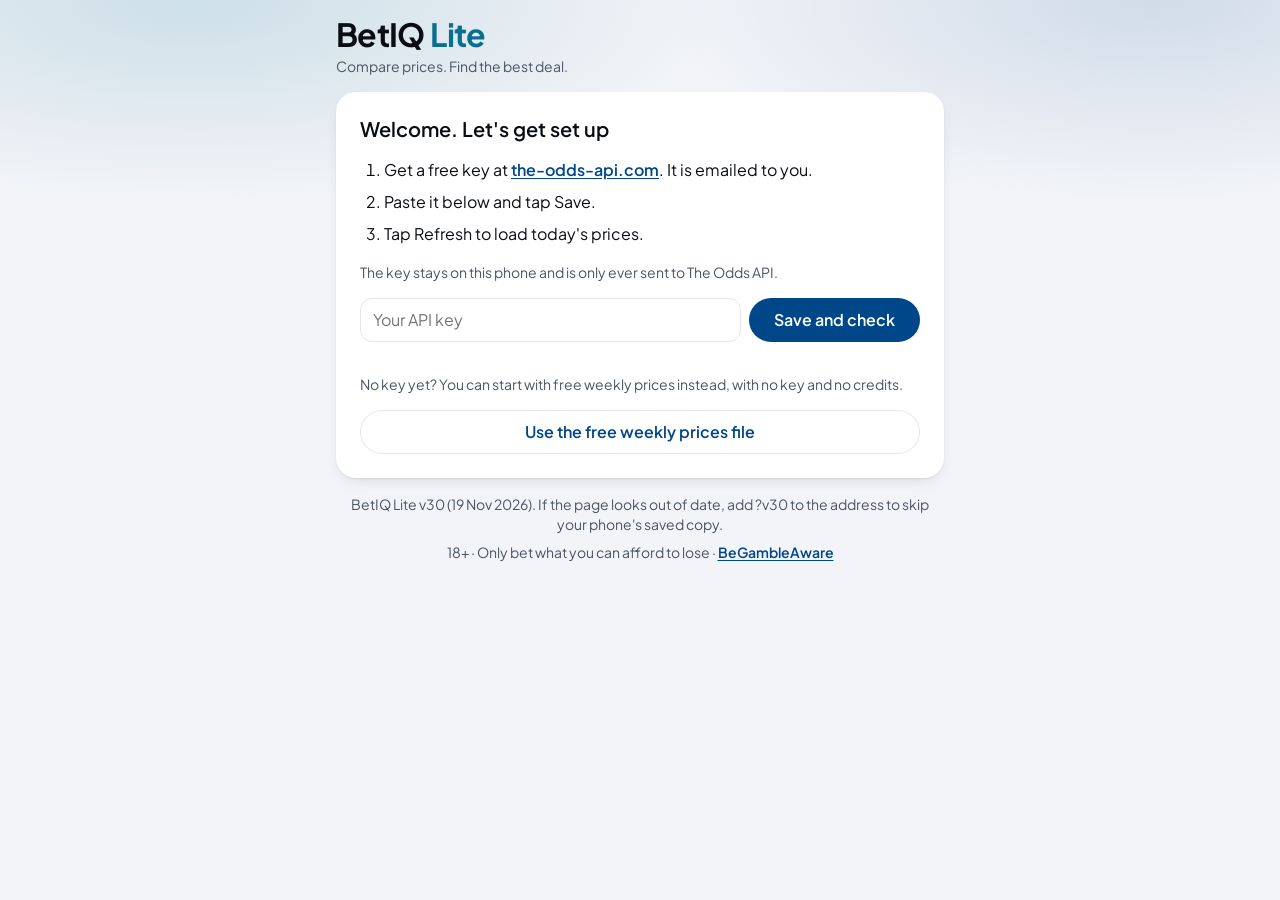
==== commit 0a3a6e1f: "Simpler Today in Simple view: one "what to do now" box and a plain bet card - New box at the top of " ====
--- a/index.html
+++ b/index.html
@@ -22,6 +22,7 @@
 :root {
   --x-accent-soft: color-mix(in srgb, var(--b-accent) 12%, var(--b-surface));
   --x-link-soft: color-mix(in srgb, var(--b-link) 14%, var(--b-surface));
+  --x-status-h: 3.25rem; /* height of the floating status bar; the league bar sticks just below it */
 }
 * { box-sizing: border-box; }
 body.b-page { padding-top: env(safe-area-inset-top, 0px); }
@@ -44,13 +45,29 @@
 .credits b { display: block; font: 800 1.25rem/1.625rem var(--b-font); color: var(--b-ink); font-variant-numeric: tabular-nums; letter-spacing: -0.03em; }
 .credits b.low { color: var(--b-bad); }
 .credits b.low::before { content: "! "; }
+/* The status line floats as a frosted-glass bar (kit .b-glass on the element) below the phone's notch, so cards
+   that scroll under it are blurred, not readable through it. It never wraps, so its height is fixed and the
+   league bar can sit just below it. */
 .status {
-  position: sticky; top: 0; z-index: 10; display: flex; justify-content: space-between; align-items: center; gap: var(--b-s3);
-  flex-wrap: wrap; padding: var(--b-s2) 0; font: var(--b-text-small); color: var(--b-muted);
-  background: color-mix(in srgb, var(--b-bg) 85%, transparent); -webkit-backdrop-filter: blur(12px); backdrop-filter: blur(12px);
+  position: sticky; top: calc(env(safe-area-inset-top, 0px) + var(--b-s2)); z-index: 10;
+  display: flex; justify-content: space-between; align-items: center; gap: var(--b-s3); flex-wrap: nowrap;
+  height: var(--x-status-h); padding: var(--b-s1) var(--b-s1) var(--b-s1) var(--b-s4);
+  border-radius: var(--b-r-pill); box-shadow: var(--b-shadow);
+  font: var(--b-text-small); color: var(--b-muted);
 }
-.status .btn.primary { min-width: 150px; }
-.leaguebar { position: sticky; top: 60px; z-index: 9; background: color-mix(in srgb, var(--b-bg) 85%, transparent); -webkit-backdrop-filter: blur(12px); backdrop-filter: blur(12px); padding: var(--b-s2) 0; margin: 0 -2px; }
+.status #updated { min-width: 0; overflow: hidden; text-overflow: ellipsis; white-space: nowrap; }
+.status .btn.primary { flex: none; min-width: 150px; }
+/* League chips stick below the status bar, also on glass. They scroll sideways inside their own box: the right
+   edge fades and the row ends with padding, so a cut-off chip reads as "more this way". */
+.leaguebar {
+  position: sticky; top: calc(env(safe-area-inset-top, 0px) + var(--b-s2) + var(--x-status-h) + var(--b-s2)); z-index: 9;
+  padding: var(--b-s1); border-radius: var(--b-r-pill); box-shadow: var(--b-shadow); overflow: hidden;
+}
+.leaguebar .chips.scroll {
+  padding: 2px var(--b-s6) 2px 2px; scroll-padding-inline: var(--b-s2);
+  -webkit-mask-image: linear-gradient(to right, var(--b-ink) calc(100% - 2rem), transparent);
+  mask-image: linear-gradient(to right, var(--b-ink) calc(100% - 2rem), transparent);
+}
 
 /* ---------- Cards (the static ones also carry .b-card) ---------- */
 .panel { display: flex; flex-direction: column; gap: var(--b-s4); }
@@ -311,6 +328,56 @@
 body.simple .brow .actions .btn:not(.go):not(.copy) { grid-column: 1 / -1; }
 body.simple .adv { display: none !important; }
 
+/* ---------- Simple view (the default): one thing to do, an icon and a few words; the numbers stay one tap away ---------- */
+svg.ico { width: 24px; height: 24px; fill: none; stroke: currentColor; stroke-width: 2; stroke-linecap: round; stroke-linejoin: round; flex: none; }
+#nowBox { display: flex; flex-direction: column; gap: var(--b-s3); }
+body:not(.simple) #nowBox, #nowBox:empty { display: none; }
+body.simple #todoBox, body.simple #tiles, body.simple #plan > h2, body.simple #plan > .subnote, body.simple #plan > .reco,
+body.simple #plan > .plancard, body.simple #plan > .nudge, body.simple #plan > .msg, body.simple #plan > .pracbar,
+body.simple #plan > .board.closest, body.simple.nokey #credits, body.simple.nokey #refreshBtn { display: none; }
+.nowhead { display: flex; align-items: center; gap: var(--b-s3); }
+.nowic { width: 48px; height: 48px; border-radius: 50%; background: var(--x-accent-soft); color: var(--b-accent-text); display: grid; place-items: center; flex: none; }
+.nowic svg.ico { width: 26px; height: 26px; }
+.nowt { display: flex; flex-direction: column; gap: 2px; min-width: 0; }
+.nowt b { font: 800 1.25rem/1.3 var(--b-font); color: var(--b-ink); }
+.nowt span { font: var(--b-text-small); color: var(--b-muted); }
+.nowchip { align-self: flex-start; display: inline-flex; align-items: center; gap: var(--b-s2); background: var(--b-surface-2); border-radius: var(--b-r-pill); padding: var(--b-s2) var(--b-s3); font: var(--b-text-small); font-weight: 600; }
+.nowchip svg.ico { width: 18px; height: 18px; color: var(--b-accent-text); }
+.nowrow { display: flex; align-items: center; gap: var(--b-s3); padding: var(--b-s2) var(--b-s3); border-radius: var(--b-r-row); background: var(--b-surface-2); min-height: 52px; }
+.nowrow.warn { background: var(--b-warn-bg); color: var(--b-warn); }
+.nowrow > b { flex: 1; min-width: 0; font-weight: 600; }
+.nowrow > b small { display: block; font: var(--b-text-small); color: var(--b-muted); font-weight: 400; }
+.nowrow .btn { flex: none; }
+.nowweek { display: flex; flex-direction: column; gap: var(--b-s2); }
+.nowweek > span { display: flex; justify-content: space-between; font: var(--b-text-small); }
+.nowweek > span b { font-weight: 600; }
+.nowweek > span em { font-style: normal; color: var(--b-muted); }
+.sbet { display: none; }
+body.simple .bmain > .sbet { display: flex; flex-direction: column; gap: var(--b-s3); }
+body.simple .bmain > .ctop, body.simple .bmain > .verdict, body.simple .bmain > .howto, body.simple .bmain > .cline,
+body.simple .bmain > .cgist, body.simple .bmain > .trio, body.simple .bmain > .cwhen, body.simple .bmain > .cmatch { display: none; }
+.shead { display: flex; justify-content: space-between; align-items: center; gap: var(--b-s2); }
+.sverd { display: inline-flex; align-items: center; gap: 6px; border-radius: var(--b-r-pill); padding: 6px var(--b-s3) 6px var(--b-s2); font: 700 1rem/1.25 var(--b-font); background: var(--b-surface-2); color: var(--b-ink); }
+.sverd svg.ico { width: 20px; height: 20px; stroke-width: 2.4; }
+.sverd.place { background: var(--b-ok-bg); color: var(--b-ok); }
+.sverd.consider, .sverd.check { background: var(--b-warn-bg); color: var(--b-warn); }
+.sverd.wait { color: var(--b-link); }
+.sverd.skip { background: var(--b-bad-bg); color: var(--b-bad); }
+.swhen, .smatch { font: var(--b-text-small); color: var(--b-muted); }
+.smatch { margin-bottom: calc(-1 * var(--b-s2)); }
+.spick { font: 800 1.75rem/1.15 var(--b-font); color: var(--b-ink); overflow-wrap: anywhere; letter-spacing: -0.01em; }
+.sfacts { display: grid; grid-template-columns: repeat(3, minmax(0, 1fr)); gap: var(--b-s2); }
+.sfact { background: var(--b-surface-2); border-radius: var(--b-r-row); padding: var(--b-s3) var(--b-s2); display: flex; flex-direction: column; gap: 2px; min-width: 0; }
+.sfact svg.ico { color: var(--b-accent-text); margin-bottom: var(--b-s1); }
+.sfact span { font: var(--b-text-small); color: var(--b-muted); }
+.sfact b { font: 700 1rem/1.5rem var(--b-font); font-variant-numeric: tabular-nums; overflow-wrap: anywhere; }
+.snote { display: flex; gap: var(--b-s2); align-items: flex-start; font: var(--b-text-small); color: var(--b-ink); }
+.snote svg.ico { width: 18px; height: 18px; color: var(--b-muted); margin-top: 1px; }
+body.simple .cmore { display: inline-flex; align-items: center; justify-content: center; gap: var(--b-s2); font-weight: 600; color: var(--b-link); min-height: 32px; }
+body.simple .cmore svg.ico { width: 20px; height: 20px; }
+body:not(.simple) .simplefoot, body.simple .advfoot { display: none; }
+body.simple footer { text-align: center; }
+
 /* Picks in the details sheet */
 .ptile { text-align: left; background: var(--b-surface); color: var(--b-ink); border: 0; border-radius: var(--b-r-card); box-shadow: var(--b-shadow); min-width: 0; display: grid; grid-template-columns: auto 1fr auto; column-gap: var(--b-s3); row-gap: 2px; align-items: center; padding: var(--b-s3); }
 .ptile.isvalue { box-shadow: inset 4px 0 0 var(--b-ok), var(--b-shadow); }
@@ -436,13 +503,14 @@
   </section>
 
   <section id="main" hidden>
-    <div class="status">
+    <div class="status b-glass">
       <span id="updated"></span>
       <button class="btn small primary" id="refreshBtn">Refresh</button>
     </div>
     <div id="alerts"></div>
 
     <div class="tab" id="tab-today">
+      <section class="panel b-card" id="nowBox" aria-live="polite"></section>
       <section class="panel b-card" id="todoBox"><h2>Today's to-do</h2><div id="todoBody"></div></section>
       <section class="panel b-card" id="liveBox" hidden></section>
       <section class="panel" id="plan"></section>
@@ -504,7 +572,7 @@
       <div class="chips" id="groupChips" role="group" aria-label="Sport"></div>
     </div>
 
-      <div class="leaguebar" id="leagueBar" hidden><div class="chips scroll" id="leagueChips" role="group" aria-label="League"></div></div>
+      <div class="leaguebar b-glass" id="leagueBar" hidden><div class="chips scroll" id="leagueChips" role="group" aria-label="League"></div></div>
       <h2 class="section" id="picksHead" hidden>Every pick</h2>
       <ol class="list" id="list"></ol>
     </div>
@@ -749,9 +817,10 @@
   </section>
 
   <footer>
-    <span><b>How it works.</b> Each bookmaker's margin is removed (taking proportionally more off long shots, which tested better on 30,000 past matches), then the chances are averaged to get a win chance. Edge compares the best price you can get with that average, with exchange commission taken off. It measures price against the market. It does not tell you who will win, and the market average can be wrong. A big edge is often a stale price, so confirm it on the bookmaker's site before betting.</span>
+    <span class="adv"><b>How it works.</b> Each bookmaker's margin is removed (taking proportionally more off long shots, which tested better on 30,000 past matches), then the chances are averaged to get a win chance. Edge compares the best price you can get with that average, with exchange commission taken off. It measures price against the market. It does not tell you who will win, and the market average can be wrong. A big edge is often a stale price, so confirm it on the bookmaker's site before betting.</span>
     <span id="verLine"></span>
-    <span>Horse racing is not covered by this data source. 18+ only. Bet only what you can afford to lose. <a href="https://www.begambleaware.org" target="_blank" rel="noopener">BeGambleAware.org</a></span>
+    <span class="advfoot">Horse racing is not covered by this data source. 18+ only. Bet only what you can afford to lose. <a href="https://www.begambleaware.org" target="_blank" rel="noopener">BeGambleAware.org</a></span>
+    <span class="simplefoot">18+ · Only bet what you can afford to lose · <a href="https://www.begambleaware.org" target="_blank" rel="noopener">BeGambleAware</a></span>
   </footer>
 </div>
 
@@ -777,7 +846,7 @@
 <script>
 (function () {
   "use strict";
-  var VERSION = "v29 (19 Nov 2026)";   /* shown in the footer; bump on every release */
+  var VERSION = "v30 (19 Nov 2026)";   /* shown in the footer; bump on every release */
   var LS = "betiqlite.v1";
   var API = "https://api.the-odds-api.com/v4";
   var DEFAULTS = { key: "", selected: [], mode: "value", minOdds: 1.3, windowH: 72, group: "all",
@@ -2156,10 +2225,97 @@
     return box;
   }
   /* One row of the level board. medal = 1, 2, 3 for gold, silver, bronze. */
+  /* ---------- Simple view: icons and plain words ---------- */
+  var RING = "M12 3a9 9 0 1 0 0 18a9 9 0 1 0 0-18";
+  var ICONS = {
+    check: "M5 12.5l4.5 4.5L19 7.5", maybe: RING + "M9.6 9.3a2.5 2.5 0 0 1 4.8 1c0 1.8-2.4 2.2-2.4 3.9M12 17h.01", clock: RING + "M12 7v5l3 2",
+    alert: "M12 3 2 20h20zM12 10v4M12 17h.01", x: "M6 6l12 12M18 6 6 18", where: "M4 20h16M6 20V9l6-5 6 5v11M10 20v-5h4v5",
+    coin: RING + "M14.5 8.6a2.4 2.4 0 0 0-4.6 1V16M8.5 12.5h4.5M8.5 16h7", back: "M7 17 17 7M9 7h8v8", info: RING + "M12 11v5M12 8h.01",
+    moon: "M20 14.5A8 8 0 1 1 9.5 4a6.5 6.5 0 0 0 10.5 10.5z", target: RING + "M12 7a5 5 0 1 0 0 10a5 5 0 1 0 0-10M12 11a1 1 0 1 0 0 2a1 1 0 1 0 0-2",
+    trophy: "M8 21h8M12 17v4M7 4h10v5a5 5 0 0 1-10 0zM7 6H4v2a3 3 0 0 0 3 3M17 6h3v2a3 3 0 0 1-3 3", step: "M5 21V4h11l-2 4 2 4H5",
+    pause: RING + "M10 9v6M14 9v6"
+  };
+  function icon(name) {
+    var NS = "http://www.w3.org/2000/svg", s = document.createElementNS(NS, "svg"), path = document.createElementNS(NS, "path");
+    s.setAttribute("viewBox", "0 0 24 24"); s.setAttribute("class", "ico"); s.setAttribute("aria-hidden", "true");
+    path.setAttribute("d", ICONS[name] || ICONS.info); s.appendChild(path); return s;
+  }
+  var SIMPLE_VERDICT = { place: ["check", "Bet"], consider: ["maybe", "Maybe"], wait: ["clock", "Wait"], check: ["alert", "Check the price first"], skip: ["x", "Skip"] };
+  function simpleVerdict(d) {
+    var m = d.label === "PAUSED" ? ["pause", "Paused"] : SIMPLE_VERDICT[d.k] || SIMPLE_VERDICT.skip, v = el("span", "sverd " + d.k);
+    v.appendChild(icon(m[0])); v.appendChild(document.createTextNode(m[1])); return v;
+  }
+  function pounds(x) { return Math.abs(x) % 1 < 0.005 ? "£" + Math.round(Math.abs(x)) : gbp(x); }
+  function capFirst(t) { return t.charAt(0).toUpperCase() + t.slice(1); }
+  /* The plain card: verdict, match, what to back, then where / how much / what comes back. Everything else is behind "Why this bet?". */
+  function simpleCard(p, st, showLeague) {
+    var s = p.pick, d = decision(p), sb = el("span", "sbet"), head = el("span", "shead");
+    head.appendChild(simpleVerdict(d)); head.appendChild(el("span", "swhen", TF.format(new Date(p.time))));
+    sb.appendChild(head);
+    sb.appendChild(el("span", "smatch", p.ev.h + " v " + p.ev.a + (showLeague ? " · " + p.league : "")));
+    sb.appendChild(el("span", "spick", capFirst(betWords(p))));
+    function note(ic, t) { var n = el("span", "snote"); n.appendChild(icon(ic)); n.appendChild(el("span", null, t)); sb.appendChild(n); }
+    if ((d.k === "place" || d.k === "consider") && st.amount >= 0.5) {
+      var facts = el("span", "sfacts");
+      function fact(ic, l, v) { var f = el("span", "sfact"); f.appendChild(icon(ic)); f.appendChild(el("span", null, l)); f.appendChild(el("b", null, v)); facts.appendChild(f); }
+      fact("where", "Where", s.bestBook); fact("coin", "Bet", gbp(st.amount)); fact("back", "If it wins", gbp(st.amount * s.best) + " back");
+      sb.appendChild(facts);
+      note("info", "Only if " + s.bestBook + " still shows odds of " + minRaw(s).toFixed(2) + " or more." + (d.k === "consider" ? " A fair price, but less sure: small or skip." : ""));
+    } else if (d.k === "check") note("alert", "This price looks wrong. Only bet if " + s.bestBook + " really shows " + s.best.toFixed(2) + ".");
+    else if (d.k === "wait") note("clock", "No good price yet. Look again an hour before kick-off.");
+    else note("x", d.label === "PAUSED" ? "Betting is paused: " + d.why + "." : "Not a good price. Most bets aren't.");
+    return sb;
+  }
+  /* The top of Today in Simple view: what needs you, then whether there is anything to bet on, then the week's budget. */
+  function renderNow(d) {
+    var box = $("nowBox"); if (!box) return; box.textContent = "";
+    var hasData = S.selected.some(function (k) { return S.cache[k]; }), ls = lossState();
+    if (hasData && !ls.on) {
+      var good = d.ranked.filter(function (p) { var k = decision(p).k; return (k === "place" || k === "consider") && !findBet(p.id); });
+      var nPlace = good.filter(function (p) { return decision(p).k === "place"; }).length, later = null;
+      d.ranked.forEach(function (p) { if (decision(p).k === "wait" && (!later || p.time < later)) later = p.time; });
+      var head = el("div", "nowhead"), ic = el("span", "nowic"), tx = el("div", "nowt");
+      ic.appendChild(icon(good.length ? "target" : "moon")); head.appendChild(ic);
+      if (good.length) {
+        tx.appendChild(el("b", null, nPlace ? nPlace + (nPlace === 1 ? " good bet today" : " good bets today") : good.length + (good.length === 1 ? " bet to think about" : " bets to think about")));
+        tx.appendChild(el("span", null, (S.practice ? "Practice: pretend money. " : "") + "Check the odds before you bet."));
+      } else {
+        tx.appendChild(el("b", null, "Nothing to bet on today"));
+        tx.appendChild(el("span", null, "No price is good enough. Most days are like this."));
+      }
+      head.appendChild(tx); box.appendChild(head);
+      if (!good.length && later && later - 3600000 > Date.now()) { var chip = el("span", "nowchip"); chip.appendChild(icon("clock")); chip.appendChild(document.createTextNode("Next check: " + TF.format(new Date(later - 3600000)))); box.appendChild(chip); }
+    }
+    function row(ic, t, sub, btn, act, cls) {
+      var r = el("div", "nowrow" + (cls ? " " + cls : "")); r.appendChild(icon(ic));
+      var b = el("b", null, t); if (sub) b.appendChild(el("small", null, sub)); r.appendChild(b);
+      if (btn && act) { var x = el("button", "btn small", btn); x.type = "button"; x.addEventListener("click", act); r.appendChild(x); }
+      box.appendChild(r);
+    }
+    todoItems().forEach(function (it) {
+      if (/says PLACE$/.test(it.t)) return;
+      var res = /result/i.test(it.t);
+      row(res ? "trophy" : "alert", it.t, null, it.btn, it.act, res ? null : "warn");
+    });
+    var steps = planSteps(), i = 0; while (i < steps.length && steps[i].done) i++;
+    if (i < steps.length && !S.planHidden) {
+      var stp = steps[i];
+      row("step", stp.t, "Step " + (i + 1) + " of " + steps.length, stp.btn === "See today's bets" ? null : stp.btn === stp.t ? "Start" : stp.btn, stp.go, "nowstep");
+    }
+    if (S.weekly > 0) {
+      var w = el("div", "nowweek"), line = el("span"), bar = el("div", "bar"), fill = el("i");
+      line.appendChild(el("b", null, "This week")); line.appendChild(el("em", null, pounds(spentWeek()) + " of " + pounds(S.weekly) + " used"));
+      fill.style.width = Math.min(100, spentWeek() / S.weekly * 100) + "%"; bar.appendChild(fill);
+      bar.setAttribute("role", "img"); bar.setAttribute("aria-label", Math.round(Math.min(100, spentWeek() / S.weekly * 100)) + "% of this week's budget used");
+      w.appendChild(line); w.appendChild(bar); box.appendChild(w);
+    }
+  }
+
   function boardRow(p, rank, medal, withActions, showLeague) {
     var s = p.pick, st = stakeFor(s), sc = scoreFor(p), age = priceAge(p);
     var wrap = el("div", "brow card" + (medal === 1 ? " gold" : ""));
     var main = el("button", "bmain"); main.type = "button";
+    main.appendChild(simpleCard(p, st, showLeague));
     var top = el("span", "ctop");
     top.appendChild(el("span", "clg", "#" + rank + " · " + p.league));
     var pills = el("span", "cpills"); badgesFor(p, pills);
@@ -2188,7 +2344,9 @@
     l.appendChild(el("span", "cl", "Recommended stake")); l.appendChild(el("b", null, st.amount >= 0.5 ? gbp(st.amount) : "–")); l.appendChild(el("small", null, st.amount >= 0.5 ? pct(st.amount / budget(), 1) + " of budget" : st.kind));
     r.appendChild(el("span", "cl", "Potential payout")); r.appendChild(el("b", "pos", st.amount >= 0.5 ? gbp(st.amount * s.best) : "–")); r.appendChild(el("small", "pos", st.amount >= 0.5 ? "+" + gbp(st.amount * (s.best - 1)) + " profit" : ""));
     pay.appendChild(l); pay.appendChild(r); main.appendChild(pay);
-    main.appendChild(el("span", "cmore", "Tap for the price check and full details"));
+    var cm = el("span", "cmore");
+    if (S.simple) { cm.appendChild(icon("info")); cm.appendChild(document.createTextNode("Why this bet?")); } else cm.textContent = "Tap for the price check and full details";
+    main.appendChild(cm);
     main.addEventListener("click", function () { openSheet(p, main); });
     wrap.appendChild(main);
     var acts = el("div", "bacts"); acts.appendChild(actionsFor(p, st)); var rb = remindBtn(p); if (rb) acts.appendChild(rb);
@@ -2238,6 +2396,7 @@
       box.appendChild(el("h2", null, "Today's bets"));
       box.appendChild(el("p", null, busy ? "Loading odds…" : "Load today's prices and your ranked bets appear here."));
       if (!busy) { var go = el("button", "btn primary", "Load prices"); go.type = "button"; go.addEventListener("click", function () { refreshAll(); }); box.appendChild(go); }
+      renderNow(d);
       return;
     }
     if (S.practice) {
@@ -2289,9 +2448,10 @@
       box.appendChild(r);
     }
     if (!S.simple) box.appendChild(legend2());
-    var board = el("div", "board");
+    var board = el("div", "board" + (simpleEmpty ? " closest" : ""));
     picks.forEach(function (p, i) { board.appendChild(boardRow(p, i + 1, i < 3 ? i + 1 : 0, i === 0 && d.value.length > 0, true)); });
     box.appendChild(board);
+    renderNow(d);
     if (d.value.length) {
       var total = 0, ex = 0; d.value.forEach(function (p) { var st = stakeFor(p.pick); total += st.amount; ex += st.amount * p.pick.ev; });
       var cap = budget() * DAILY_CAP, today = stakedToday();
@@ -2644,20 +2804,21 @@
     var ser = S.series[p.ev.id] && S.series[p.ev.id][p.pick.name], box = el("div", "plain");
     box.appendChild(el("b", null, "Price over time"));
     if (!ser || ser.length < 2) { box.appendChild(document.createTextNode("Each refresh adds a point here. After your next refresh you will see whether this price is rising or falling.")); return box; }
-    var NS = "http://www.w3.org/2000/svg", W = 300, H = 110, pad = 18, lo = Infinity, hi = -Infinity;
+    /* A right gutter holds the "fair" label beside the dashed line, so it never sits on the price line. */
+    var NS = "http://www.w3.org/2000/svg", W = 300, H = 110, pad = 18, padR = 58, lo = Infinity, hi = -Infinity;
     ser.forEach(function (x) { lo = Math.min(lo, x[1], 1 / x[2]); hi = Math.max(hi, x[1], 1 / x[2]); }); if (hi - lo < 0.05) { hi += 0.05; lo -= 0.05; }
     var t0 = ser[0][0], t1 = ser[ser.length - 1][0] || t0 + 1;
-    function X(t) { return pad + (W - 2 * pad) * (t1 === t0 ? 1 : (t - t0) / (t1 - t0)); }
+    function X(t) { return pad + (W - pad - padR) * (t1 === t0 ? 1 : (t - t0) / (t1 - t0)); }
     function Y(v) { return pad + (H - 2 * pad) * (1 - (v - lo) / (hi - lo)); }
     var svg = document.createElementNS(NS, "svg"); svg.setAttribute("viewBox", "0 0 " + W + " " + H); svg.setAttribute("class", "chart"); svg.setAttribute("role", "img");
     var fairNow = 1 / ser[ser.length - 1][2];
     svg.setAttribute("aria-label", "Best price went from " + ser[0][1].toFixed(2) + " to " + ser[ser.length - 1][1].toFixed(2));
     function mk(tag, at) { var e = document.createElementNS(NS, tag); Object.keys(at).forEach(function (k) { e.setAttribute(k, at[k]); }); svg.appendChild(e); return e; }
-    mk("line", { x1: pad, x2: W - pad, y1: Y(fairNow), y2: Y(fairNow), stroke: "currentColor", "stroke-dasharray": "4 3", "stroke-width": "1.2" });
+    mk("line", { x1: pad, x2: W - padR + 4, y1: Y(fairNow), y2: Y(fairNow), stroke: "currentColor", "stroke-dasharray": "4 3", "stroke-width": "1.2" });
     mk("polyline", { points: ser.map(function (x) { return X(x[0]).toFixed(1) + "," + Y(x[1]).toFixed(1); }).join(" "), fill: "none", stroke: "currentColor", "stroke-width": "2.5", "stroke-linejoin": "round" });
     ser.forEach(function (x) { mk("circle", { cx: X(x[0]).toFixed(1), cy: Y(x[1]).toFixed(1), r: 2.5, fill: "currentColor" }); });
     var a = mk("text", { x: pad, y: 11, "font-size": 11 }); a.textContent = "best price " + ser[0][1].toFixed(2) + " → " + ser[ser.length - 1][1].toFixed(2);
-    var b = mk("text", { x: W - pad, y: Y(fairNow) - 4, "text-anchor": "end", "font-size": 10 }); b.textContent = "fair " + fairNow.toFixed(2);
+    var b = mk("text", { x: W - 4, y: Y(fairNow), "text-anchor": "end", "dominant-baseline": "middle", "font-size": 10 }); b.textContent = "fair " + fairNow.toFixed(2);
     box.appendChild(svg);
     var d = ser[ser.length - 1][1] - ser[0][1];
     box.appendChild(el("div", "subnote", "Over your last " + ser.length + " refreshes (" + ago(ser[0][0]) + " to now) the best price " + (Math.abs(d) < 0.02 ? "barely moved." : d < 0 ? "fell. Falling prices are often corrected, so act on a good one early." : "rose. A rising price can mean the market is losing faith in this outcome.") + " The dashed line is the fair price now."));
@@ -2833,19 +2994,20 @@
   }
 
   function chartFor(done) {
-    var NS = "http://www.w3.org/2000/svg", W = 300, H = 120, pad = 16;
+    /* Left gutter for the £0 label and room above for the profit label, so labels never sit on the line. */
+    var NS = "http://www.w3.org/2000/svg", W = 300, H = 120, padL = 30, padR = 12, padT = 24, padB = 10;
     var rows = done.slice().sort(function (a, b) { return (a.settledAt || a.time) - (b.settledAt || b.time); }), cum = 0, pts = [0];
     rows.forEach(function (b) { cum += b.profit; pts.push(cum); });
     var lo = Math.min.apply(null, pts.concat(0)), hi = Math.max.apply(null, pts.concat(0)); if (hi - lo < 1) { hi += 0.5; lo -= 0.5; }
-    function X(i) { return pad + (W - 2 * pad) * i / (pts.length - 1); }
-    function Y(v) { return pad + (H - 2 * pad) * (1 - (v - lo) / (hi - lo)); }
+    function X(i) { return padL + (W - padL - padR) * i / (pts.length - 1); }
+    function Y(v) { return padT + (H - padT - padB) * (1 - (v - lo) / (hi - lo)); }
     var svg = document.createElementNS(NS, "svg"); svg.setAttribute("viewBox", "0 0 " + W + " " + H); svg.setAttribute("class", "chart");
     svg.setAttribute("role", "img"); svg.setAttribute("aria-label", "Profit over time, now " + sgbp(cum));
     function mk(tag, attrs) { var e = document.createElementNS(NS, tag); Object.keys(attrs).forEach(function (k) { e.setAttribute(k, attrs[k]); }); svg.appendChild(e); return e; }
-    mk("line", { x1: pad, x2: W - pad, y1: Y(0), y2: Y(0), stroke: "currentColor", "stroke-opacity": ".35", "stroke-dasharray": "3 3" });
+    mk("line", { x1: padL, x2: W - padR, y1: Y(0), y2: Y(0), stroke: "currentColor", "stroke-opacity": ".35", "stroke-dasharray": "3 3" });
     mk("polyline", { points: pts.map(function (v, i) { return X(i).toFixed(1) + "," + Y(v).toFixed(1); }).join(" "), fill: "none", stroke: "currentColor", "class": cum >= 0 ? "up" : "down", "stroke-width": "2.5", "stroke-linejoin": "round" });
-    var t = mk("text", { x: W - pad, y: 12, "text-anchor": "end" }); t.textContent = "Profit " + sgbp(cum);
-    var z = mk("text", { x: pad, y: Y(0) - 4 }); z.textContent = "£0";
+    var t = mk("text", { x: W - padR, y: 14, "text-anchor": "end" }); t.textContent = "Profit " + sgbp(cum);
+    var z = mk("text", { x: padL - 6, y: Y(0), "text-anchor": "end", "dominant-baseline": "middle" }); z.textContent = "£0";
     return svg;
   }
   /* Lets the record move the PLACE threshold, slowly and visibly: at most one step of 5 points per 30 newly settled results. */
@@ -3277,6 +3439,7 @@
     $("main").hidden = !inApp;
     $("tabbar").hidden = !inApp;
     document.body.classList.toggle("simple", !!S.simple);
+    document.body.classList.toggle("nokey", !S.key);
     applyTab();
     if (!inApp) return;
     $("modeLikely").setAttribute("aria-pressed", String(S.mode === "likely"));
--- a/belbo/belbo.css
+++ b/belbo/belbo.css
@@ -1,4 +1,4 @@
-/* Belbo Apps design kit, v1.0 (19 Nov 2026). Source: github.com/belboapps/belbo-design
+/* Belbo Apps design kit, v1.1 (19 Nov 2026). Source: github.com/belboapps/belbo-design
    One look for every Belbo app: shared colours, type, spacing and components, with one accent
    colour per app. Taken from BelboRent (src/app/globals.css and docs/design-audit.md).
 
@@ -50,14 +50,14 @@
   --b-on-accent: #ffffff;
   --b-accent-text: #00478a;
 
-  /* Type: Plus Jakarta Sans. Nothing for reading below 14px. */
+  /* Type: Plus Jakarta Sans. Nothing for reading below 14px. Unitless line heights so children scale. */
   --b-font: "Plus Jakarta Sans", ui-sans-serif, system-ui, -apple-system, "Segoe UI", sans-serif;
-  --b-text-display: 700 2rem/2.25rem var(--b-font);     /* 32/36 */
-  --b-text-figure: 800 2.5rem/2.5rem var(--b-font);     /* 40/40, with .b-numeral */
-  --b-text-heading: 600 1.25rem/1.625rem var(--b-font); /* 20/26 */
-  --b-text-body: 400 1rem/1.5rem var(--b-font);         /* 16/24 */
-  --b-text-small: 400 0.875rem/1.25rem var(--b-font);   /* 14/20 */
-  --b-text-badge: 600 0.75rem/1rem var(--b-font);       /* 12/16, badges only */
+  --b-text-display: 700 2rem/1.125 var(--b-font);        /* 32/36 */
+  --b-text-figure: 800 2.5rem/1 var(--b-font);           /* 40/40, with .b-numeral */
+  --b-text-heading: 600 1.25rem/1.3 var(--b-font);       /* 20/26 */
+  --b-text-body: 400 1rem/1.5 var(--b-font);             /* 16/24 */
+  --b-text-small: 400 0.875rem/1.4286 var(--b-font);     /* 14/20 */
+  --b-text-badge: 600 0.75rem/1.3333 var(--b-font);      /* 12/16, badges only */
 
   /* Spacing: 4px base. */
   --b-s1: 4px; --b-s2: 8px; --b-s3: 12px; --b-s4: 16px; --b-s5: 24px; --b-s6: 32px; --b-s7: 48px;
@@ -146,7 +146,9 @@
   -moz-osx-font-smoothing: grayscale;
   -webkit-text-size-adjust: 100%;
 }
-.b-page a, .b-link { color: var(--b-link); text-underline-offset: 2px; }
+/* Low specificity on purpose, so buttons and rows that are links keep their own colours. */
+:where(.b-page) a, .b-link { color: var(--b-link); text-underline-offset: 2px; }
+.b-page [hidden] { display: none !important; } /* kit buttons set display; [hidden] must still win */
 html:has(.b-page) { scroll-padding-bottom: 6rem; } /* keep focused fields clear of a bottom bar */
 
 /* One focus ring everywhere, visible on light and dark. */
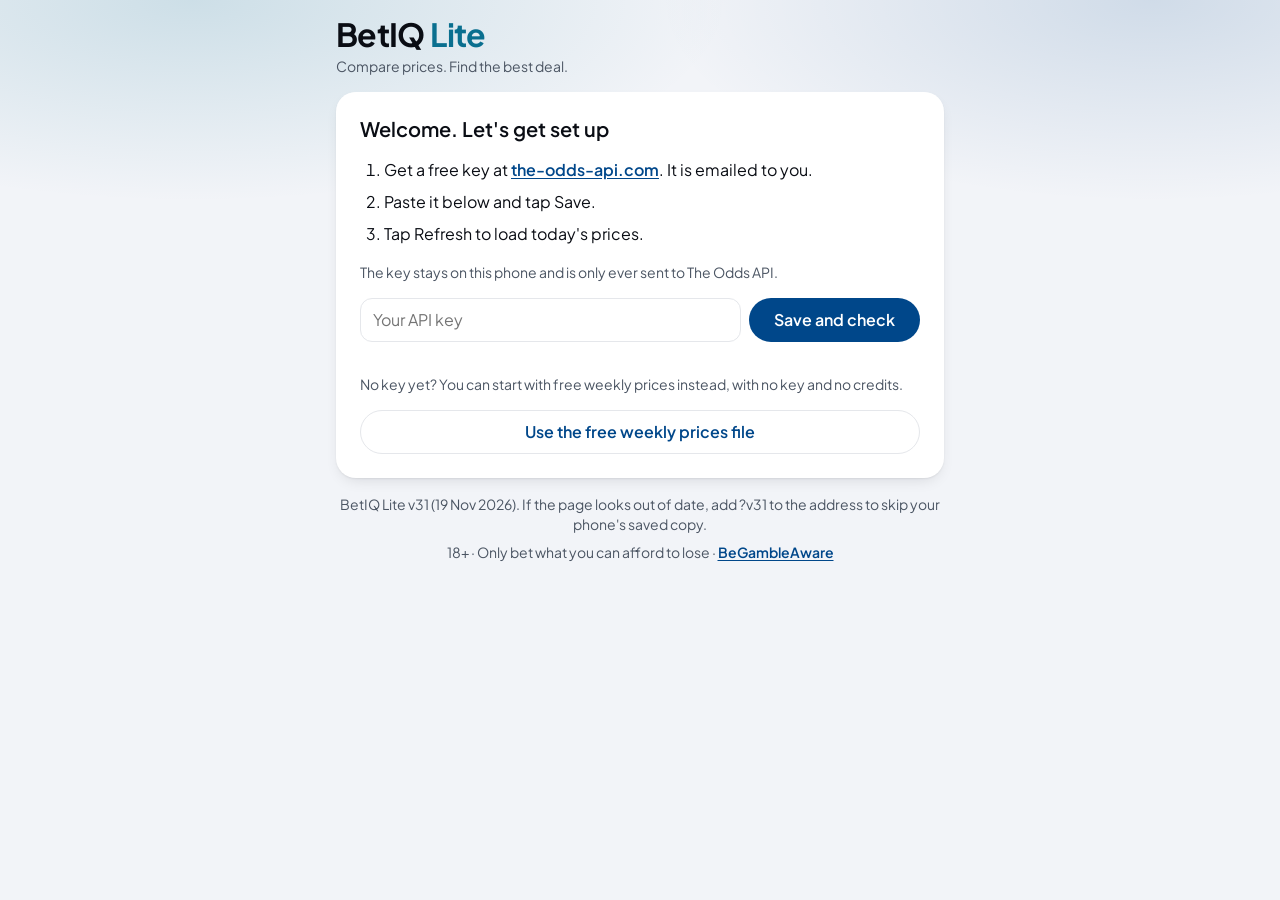
==== commit bd8dc6c6: ""Why this bet?" in plain words, with the numbers behind one button In Simple view the details sheet " ====
--- a/index.html
+++ b/index.html
@@ -376,6 +376,23 @@
 body.simple .cmore { display: inline-flex; align-items: center; justify-content: center; gap: var(--b-s2); font-weight: 600; color: var(--b-link); min-height: 32px; }
 body.simple .cmore svg.ico { width: 20px; height: 20px; }
 body:not(.simple) .simplefoot, body.simple .advfoot { display: none; }
+/* The details sheet in Simple view: the plain "why", the steps, the price check and the buttons; the rest behind "Show all the numbers" */
+body.simple .detail.simplewhy:not(.showall) > :not(.swhy):not(.howto):not(.pcheck):not(.pickactions):not(.allnums) { display: none; }
+.swhy { display: flex; flex-direction: column; gap: var(--b-s4); }
+.swhy h3 { margin: calc(-1 * var(--b-s3)) 0 0; font: 800 1.5rem/1.25 var(--b-font); color: var(--b-ink); }
+.swhysub { font: var(--b-text-small); color: var(--b-muted); }
+.sreason { display: flex; gap: var(--b-s3); align-items: flex-start; }
+.sreason > div { display: flex; flex-direction: column; gap: 2px; min-width: 0; }
+.sreason b { font-weight: 700; }
+.sreason > div > span { font: var(--b-text-small); color: var(--b-muted); }
+.sric { width: 40px; height: 40px; border-radius: var(--b-r-row); display: grid; place-items: center; flex: none; background: var(--x-accent-soft); color: var(--b-accent-text); }
+.sric.good { background: var(--b-ok-bg); color: var(--b-ok); }
+.sric.warn { background: var(--b-warn-bg); color: var(--b-warn); }
+.sric.bad { background: var(--b-bad-bg); color: var(--b-bad); }
+.swarn { display: flex; gap: var(--b-s2); align-items: flex-start; background: var(--b-warn-bg); color: var(--b-warn); border-radius: var(--b-r-row); padding: var(--b-s3); font: var(--b-text-small); }
+.swarn b { color: inherit; }
+.swarn svg.ico { width: 20px; height: 20px; }
+.allnums { align-self: center; }
 body.simple footer { text-align: center; }
 
 /* Picks in the details sheet */
@@ -846,7 +863,7 @@
 <script>
 (function () {
   "use strict";
-  var VERSION = "v30 (19 Nov 2026)";   /* shown in the footer; bump on every release */
+  var VERSION = "v31 (19 Nov 2026)";   /* shown in the footer; bump on every release */
   var LS = "betiqlite.v1";
   var API = "https://api.the-odds-api.com/v4";
   var DEFAULTS = { key: "", selected: [], mode: "value", minOdds: 1.3, windowH: 72, group: "all",
@@ -2311,6 +2328,29 @@
     }
   }
 
+  /* "Why this bet?" in plain words: the price, the chance, the stake, and that it can still lose. The numbers sit behind one button. */
+  function whyPlain(p, st) {
+    var s = p.pick, box = el("div", "swhy"), stake = st.amount >= 0.5 ? st.amount : 1;
+    box.appendChild(el("span", "swhysub", capFirst(betWords(p)) + " · " + s.bestBook));
+    box.appendChild(el("h3", null, "Why this bet?"));
+    function reason(ic, cls, t, sub) {
+      var r = el("div", "sreason"), i = el("span", "sric" + (cls ? " " + cls : "")); i.appendChild(icon(ic)); r.appendChild(i);
+      var tx = el("div"); tx.appendChild(el("b", null, t)); tx.appendChild(el("span", null, sub)); r.appendChild(tx); box.appendChild(r);
+    }
+    var others = s.prices.filter(function (x) { return x.ok && !(x.book === s.bestBook && x.price === s.best); }).map(function (x) { return x.price; }).sort(function (a, b) { return a - b; });
+    var usual = others.length ? others[Math.floor(others.length / 2)] : null;
+    if (p.suspect) reason("alert", "warn", "This price looks too good", "It is often an old price. Check " + s.bestBook + " really shows " + s.best.toFixed(2) + ".");
+    else if (s.ev > 0.005) reason("back", "good", s.bestBook + " pays more than most", gbp(stake) + " returns " + gbp(stake * s.best) + " here" + (usual && usual < s.best ? ", about " + gbp(stake * usual) + " elsewhere." : "."));
+    else reason("x", "bad", "No bookmaker pays enough", "The best price is no better than fair, so it is not worth it.");
+    reason("target", null, "Wins about " + (s.fair >= 0.1 ? Math.round(s.fair * 10) + " times in 10" : "1 time in " + Math.round(1 / s.fair)), "That's what all the bookmakers' prices say together.");
+    if (st.amount >= 0.5) reason("coin", null, gbp(st.amount) + " keeps you safe", S.weekly > 0 ? "A small part of your " + pounds(S.weekly) + " weekly budget." : "Sized to your " + pounds(budget()) + " budget.");
+    else reason("pause", null, "No stake suggested", capFirst(st.kind.toLowerCase()) + ".");
+    var w = el("div", "swarn"); w.appendChild(icon("alert"));
+    var wt = el("span"); wt.appendChild(el("b", null, "You can still lose. ")); wt.appendChild(document.createTextNode("A good price only helps over many bets, not this one.")); w.appendChild(wt);
+    box.appendChild(w);
+    return box;
+  }
+
   function boardRow(p, rank, medal, withActions, showLeague) {
     var s = p.pick, st = stakeFor(s), sc = scoreFor(p), age = priceAge(p);
     var wrap = el("div", "brow card" + (medal === 1 ? " gold" : ""));
@@ -2683,6 +2723,7 @@
     ht.appendChild(el("div", "dsub", p.ev.h + " v " + p.ev.a + " · " + p.league + " · " + TF.format(new Date(p.time))));
     ht.appendChild(el("div", "dsub", likeWord(s.fair) + " · " + inN(s.fair)));
     head.appendChild(ht); root.appendChild(head);
+    if (S.simple) { root.classList.add("simplewhy"); root.appendChild(whyPlain(p, st)); }
     root.appendChild(el("div", "cgist", gist(s.fair, s.best, s.ev, p.suspect)));
     root.appendChild(verdictStrip(p));
     var ht1 = howTo(p, st); if (ht1) root.appendChild(ht1);
@@ -2700,6 +2741,11 @@
     var pt = plainText(p, st); if (pt) { var pe = el("div", "plain"); pe.appendChild(el("b", null, "In plain English")); pe.appendChild(document.createTextNode(pt)); root.appendChild(pe); }
     root.appendChild(priceCheck(p));
     var pa = el("div", "pickactions"); pa.appendChild(actionsFor(p, st)); root.appendChild(pa);
+    if (S.simple) {
+      var an = el("button", "btn linkbtn allnums", "Show all the numbers"); an.type = "button";
+      an.addEventListener("click", function () { var on = root.classList.toggle("showall"); an.textContent = on ? "Hide the numbers" : "Show all the numbers"; });
+      root.appendChild(an);
+    }
     var grid = el("div", "stats");
     grid.appendChild(statBox("Bet with", s.bestBook, "odds " + s.best.toFixed(2) + (s.bestEx ? " after commission" : "")));
     if (s.yard && !s.market) grid.appendChild(statBox("Fair price from", s.yard === "the bookmaker average" ? "Bookmaker average" : s.yard, s.yard === "Pinnacle" ? "the sharpest bookmaker's price, margin removed" : s.yard === "Betfair Exchange" ? "a busy exchange market, as accurate as Pinnacle on past matches" : "no busy exchange market for this match, so less reliable"));
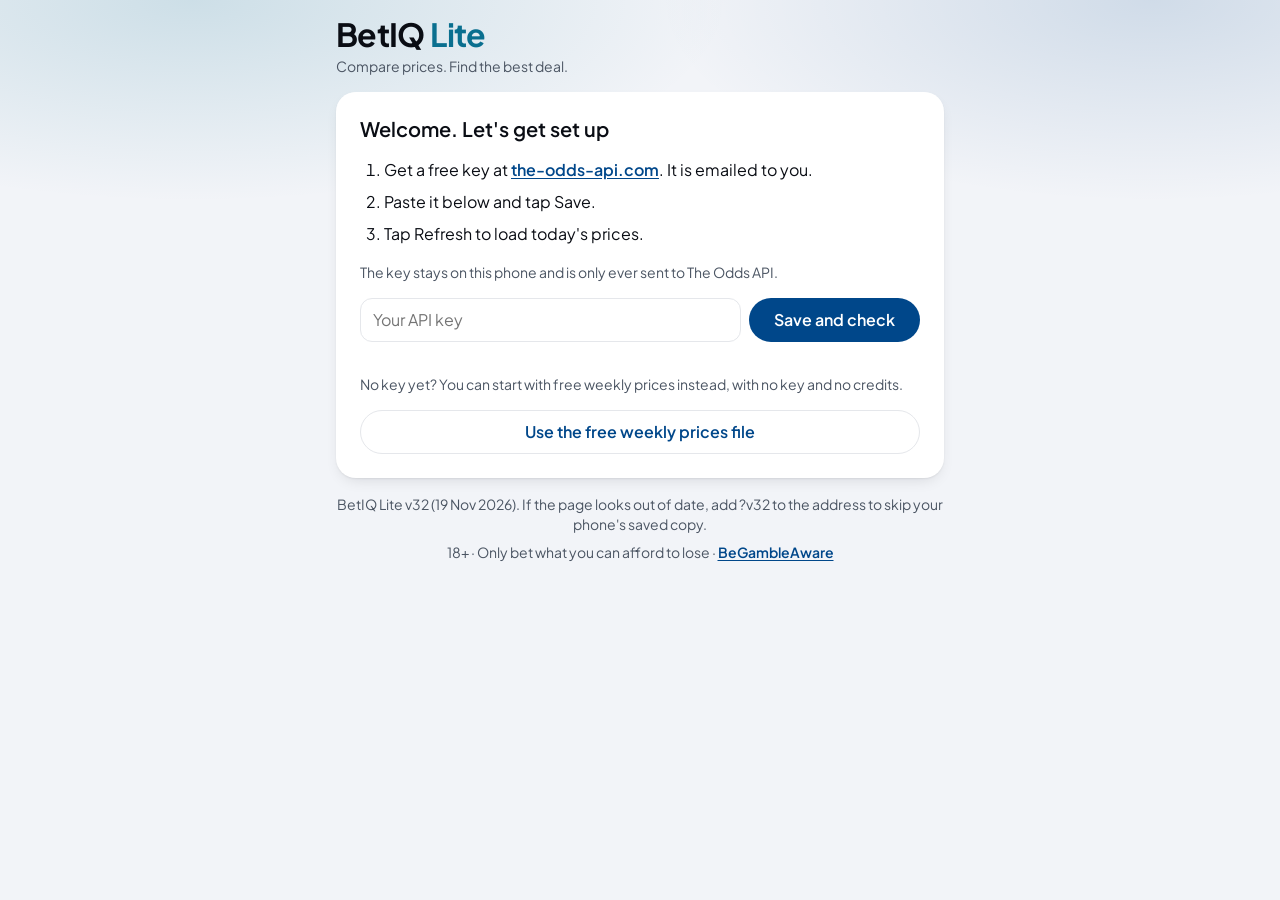
==== commit f2d8ea4d: "Three tabs and a plainer My bets in Simple view - Tab bar: Today, My bets, More. All bets and Offers" ====
--- a/index.html
+++ b/index.html
@@ -393,6 +393,40 @@
 .swarn b { color: inherit; }
 .swarn svg.ico { width: 20px; height: 20px; }
 .allnums { align-self: center; }
+/* My bets in Simple view: the week's result in big type, an icon on every bet; the scorecard and track record behind one button */
+.bsum, .bstat { display: none; }
+body.simple .bsum { display: flex; flex-direction: column; gap: 2px; }
+.bsum > span, .bsum small { font: var(--b-text-small); color: var(--b-muted); }
+.bsum b { font: var(--b-text-figure); font-variant-numeric: tabular-nums; color: var(--b-ink); }
+.bsum b.pos { color: var(--b-ok); } .bsum b.neg { color: var(--b-bad); }
+.scoretoggle { align-self: flex-start; display: inline-flex; align-items: center; gap: var(--b-s2); }
+body.simple #tab-bets .hint, body.simple #betsBox > h2, body.simple #betsBody > .stats, body.simple #betsBody > .subnote,
+body.simple #betsBody > .typerow, body.simple #betsBody > .chart, body.simple .bet .subclv, body.simple .bet .betedit,
+body.simple #tab-bets:not(.showscore) #scoreBox, body.simple #tab-bets:not(.showscore) #recordBox { display: none; }
+body.simple #tab-bets.showscore #betsBody > .stats { display: grid; } body.simple #tab-bets.showscore #betsBody > .chart { display: block; }
+body.simple .bet { display: grid; grid-template-columns: 40px 1fr; column-gap: var(--b-s3); row-gap: var(--b-s1); align-items: start; }
+body.simple .bet > :not(.bstat) { grid-column: 2; }
+body.simple .bstat { display: grid; place-items: center; width: 36px; height: 36px; border-radius: 50%; grid-row: 1 / span 3; background: var(--b-surface-2); color: var(--b-muted); }
+.bstat svg.ico { width: 20px; height: 20px; stroke-width: 2.4; }
+body.simple .bstat.won { background: var(--b-ok-bg); color: var(--b-ok); }
+body.simple .bstat.lost { background: var(--b-bad-bg); color: var(--b-bad); }
+body.simple .bstat.open { background: var(--b-warn-bg); color: var(--b-warn); }
+body.simple #tab-bets:not(.showscore) #exportBtn { display: none; }
+body.simple .bet > .btn.small, body.simple .bet .actions .btn.small { background: none; border: 0; box-shadow: none; color: var(--b-link); min-height: 36px; padding: 0 var(--b-s2) 0 0; justify-self: start; font-weight: 600; }
+body.simple .bet .actions { display: flex; flex-wrap: wrap; gap: var(--b-s3); }
+body.simple .bet .nm { font-weight: 700; font-size: 1rem; line-height: 1.5rem; }
+/* Three tabs in Simple view: All bets and Offers move to the top of More */
+body.simple #tabbar [data-tab="all"], body.simple #tabbar [data-tab="offers"], body:not(.simple) .morenav, body:not(.simple) .backmore { display: none; }
+body.simple .tabbar { grid-template-columns: repeat(3, 1fr); }
+.morenav { display: flex; flex-direction: column; background: var(--b-surface); border-radius: var(--b-r-card); box-shadow: var(--b-shadow); padding: var(--b-s1) var(--b-s4); }
+.morenav button { display: flex; align-items: center; gap: var(--b-s3); background: none; border: 0; border-top: 1px solid var(--b-line); padding: var(--b-s3) 0; min-height: 64px; text-align: left; color: var(--b-ink); }
+.morenav button:first-child { border-top: 0; }
+.morenav button > svg.ico:first-child { color: var(--b-accent-text); }
+.morenav span { flex: 1; display: flex; flex-direction: column; }
+.morenav b { font-weight: 700; }
+.morenav small { font: var(--b-text-small); color: var(--b-muted); }
+.morenav .chev { color: var(--b-muted); }
+.backmore { align-self: flex-start; display: inline-flex; align-items: center; gap: var(--b-s1); }
 body.simple footer { text-align: center; }
 
 /* Picks in the details sheet */
@@ -539,6 +573,7 @@
     </div>
 
     <div class="tab" id="tab-all" hidden>
+      <button type="button" class="btn linkbtn backmore" data-goto="more"><svg class="ico" viewBox="0 0 24 24" aria-hidden="true"><path d="M15 6l-6 6 6 6"/></svg>More</button>
       <p class="hint">Every bet the app found, best first. You do not need this page to bet: Today already shows the ones worth acting on.</p>
     <div class="controls">
       <div class="seg" role="group" aria-label="Ranking">
@@ -602,6 +637,7 @@
     </div>
 
     <div class="tab" id="tab-offers" hidden>
+      <button type="button" class="btn linkbtn backmore" data-goto="more"><svg class="ico" viewBox="0 0 24 24" aria-hidden="true"><path d="M15 6l-6 6 6 6"/></svg>More</button>
       <section class="panel b-card">
         <h2>Bookmaker offers</h2>
         <p>A bookmaker gives you a free bet for placing a first bet. By betting with the bookmaker and against the same result on an exchange, the two cancel out and you keep most of the free bet, whoever wins. You place every bet yourself. This page tells you exactly what to place.</p>
@@ -670,6 +706,10 @@
     </div>
 
     <div class="tab" id="tab-more" hidden>
+      <nav class="morenav" id="moreNav" aria-label="More pages">
+        <button type="button" data-goto="all" id="goAll"><svg class="ico" viewBox="0 0 24 24" aria-hidden="true"><path d="M4 6h16M4 12h16M4 18h16"/></svg><span><b>All bets</b><small>Every bet the app found, best first</small></span><svg class="ico chev" viewBox="0 0 24 24" aria-hidden="true"><path d="M9 6l6 6-6 6"/></svg></button>
+        <button type="button" data-goto="offers" id="goOffers"><svg class="ico" viewBox="0 0 24 24" aria-hidden="true"><path d="M4 10h16v10H4zM3 6h18v4H3zM12 6v14M12 6c-2-4-6-3-5 0M12 6c2-4 6-3 5 0"/></svg><span><b>Offers</b><small>Sign-up offers and free bets</small></span><svg class="ico chev" viewBox="0 0 24 24" aria-hidden="true"><path d="M9 6l6 6-6 6"/></svg></button>
+      </nav>
       <p class="hint">Settings. Set these once and leave them. The two that matter most are your weekly budget and which bookmakers you use.</p>
     <section class="panel b-card" id="settings">
       <h2>Settings</h2>
@@ -863,7 +903,7 @@
 <script>
 (function () {
   "use strict";
-  var VERSION = "v31 (19 Nov 2026)";   /* shown in the footer; bump on every release */
+  var VERSION = "v32 (19 Nov 2026)";   /* shown in the footer; bump on every release */
   var LS = "betiqlite.v1";
   var API = "https://api.the-odds-api.com/v4";
   var DEFAULTS = { key: "", selected: [], mode: "value", minOdds: 1.3, windowH: 72, group: "all",
@@ -3015,7 +3055,8 @@
     var t = ["today", "all", "bets", "offers", "more"].indexOf(S.tab) > -1 ? S.tab : "today";
     ["today", "all", "bets", "offers", "more"].forEach(function (k) { $("tab-" + k).hidden = (k !== t); });
     Array.prototype.forEach.call(document.querySelectorAll("#tabbar button"), function (b) {
-      if (b.getAttribute("data-tab") === t) b.setAttribute("aria-current", "page"); else b.removeAttribute("aria-current");
+      var cur = S.simple && (t === "all" || t === "offers") ? "more" : t;   /* in Simple view these two live under More */
+      if (b.getAttribute("data-tab") === cur) b.setAttribute("aria-current", "page"); else b.removeAttribute("aria-current");
     });
   }
   function renderTiles(d) {
@@ -3196,8 +3237,24 @@
     $("betsSum").textContent = (S.practice ? "Practice bets" : "My bets") + (BETS().length ? " · " + open.length + " open · " + sgbp(profit) : "");
     $("betsTabLbl").textContent = (S.practice ? "Practice" : "My bets") + (open.length ? " (" + open.length + ")" : "");
     if (S.practice) body.appendChild(el("div", "msg info", "Practice mode: these bets are pretend. No real money, and none of it counts towards your real record."));
+
+    if (S.simple) {
+      var ws = weekStart(), wk = done.filter(function (b) { return (b.settledAt || b.time) >= ws; }), wp = wk.reduce(function (t, b) { return t + b.profit; }, 0);
+      var nW = wk.filter(function (b) { return b.status === "won"; }).length, nL = wk.filter(function (b) { return b.status === "lost"; }).length;
+      var sum = el("div", "bsum"); sum.appendChild(el("span", null, wk.length ? "This week" : "So far"));
+      var allW = done.filter(function (b) { return b.status === "won"; }).length, allL = done.filter(function (b) { return b.status === "lost"; }).length;
+      var fig = wk.length ? wp : profit;
+      sum.appendChild(el("b", fig > 0.004 ? "pos" : fig < -0.004 ? "neg" : null, (fig > 0.004 ? "+" : fig < -0.004 ? "−" : "") + pounds(fig)));
+      var parts = [], nw = wk.length ? nW : allW, nl = wk.length ? nL : allL;
+      if (nw) parts.push(nw + " won"); if (nl) parts.push(nl + " lost"); if (open.length) parts.push(open.length + " waiting");
+      sum.appendChild(el("small", null, parts.join(" · ") || "No results yet"));
+      if (BETS().length) body.appendChild(sum);
+      var sc = el("button", "btn linkbtn scoretoggle"); sc.type = "button"; sc.appendChild(icon("target"));
+      sc.appendChild(document.createTextNode($("tab-bets").classList.contains("showscore") ? "Hide how I'm doing over time" : "Am I doing well over time?"));
+      sc.addEventListener("click", function () { $("tab-bets").classList.toggle("showscore"); renderBets(); });
+      body.appendChild(sc);
+    }
     if (!BETS().length) { body.appendChild(el("p", null, S.practice ? "Tap \"Log practice bet\" on a pick to try it with pretend money. Results are checked for you, and you can see how you would have done." : "Tap \"I placed it\" on a pick after you place it. It is logged here with the stake and price, and results are checked for you.")); return; }
-
     var g = el("div", "stats");
     g.appendChild(statBox("Profit so far", sgbp(profit), done.length + " settled", profit >= 0 ? "pos" : "neg"));
     g.appendChild(statBox("Return", staked ? signed(profit / staked) : "–", "on " + gbp(staked) + " staked", profit >= 0 ? "pos" : "neg"));
@@ -3234,14 +3291,16 @@
     }
 
     open.concat(done.slice().sort(function (a, b) { return (b.settledAt || 0) - (a.settledAt || 0); })).forEach(function (b) {
-      var row = el("div", "bet");
-      var nmEl = el("div", "nm", b.sel); if (b.live) nmEl.appendChild(el("span", "badge move", "LIVE")); row.appendChild(nmEl);
+      var row = el("div", "bet " + b.status);
+      var stI = el("span", "bstat " + b.status, null), stIc = b.status === "won" ? "check" : b.status === "lost" ? "x" : b.status === "open" ? "clock" : "pause";
+      stI.appendChild(icon(stIc)); stI.setAttribute("role", "img"); stI.setAttribute("aria-label", b.status === "open" ? "Waiting" : capFirst(b.status)); row.appendChild(stI);
+      var nmEl = el("div", "nm", S.simple && !b.mkt ? (b.sel === "Draw" ? "Draw: " + b.h + " v " + b.a : b.sel + " to win") : b.sel); if (b.live) nmEl.appendChild(el("span", "badge move", "LIVE")); row.appendChild(nmEl);
       row.appendChild(el("div", "sub", b.h + " v " + b.a + " · " + b.book + " · " + TF.format(new Date(b.time))));
       var cv = clvOf(b);
-      if (cv !== null) row.appendChild(el("div", "sub", "Closing-price check: " + signed(cv) + " against the final market price"));
-      else if (b.close) row.appendChild(el("div", "sub", "Price saved " + Math.round((b.time - b.close.at) / 3600000) + " h before kick-off, too early to count. Refresh nearer the start."));
+      if (cv !== null) row.appendChild(el("div", "sub subclv", "Closing-price check: " + signed(cv) + " against the final market price"));
+      else if (b.close) row.appendChild(el("div", "sub subclv", "Price saved " + Math.round((b.time - b.close.at) / 3600000) + " h before kick-off, too early to count. Refresh nearer the start."));
       if (b.status === "open") {
-        var edit = el("div", "row");
+        var edit = el("div", "row betedit");
         var l1 = el("label", null, "Stake £"), i1 = el("input"); i1.type = "number"; i1.step = "0.5"; i1.min = "0.1"; i1.value = b.stake.toFixed(2); i1.setAttribute("inputmode", "decimal");
         var l2 = el("label", null, "Odds"), i2 = el("input"); i2.type = "number"; i2.step = "0.01"; i2.min = "1.01"; i2.value = b.odds.toFixed(2); i2.setAttribute("inputmode", "decimal");
         i1.addEventListener("change", function () { var v = parseFloat(i1.value); if (isFinite(v) && v > 0) { b.stake = v; b.m = Date.now(); sbChanged(); save(); renderAll(); } });
@@ -4558,6 +4617,9 @@
   Array.prototype.forEach.call(document.querySelectorAll("#tabbar button"), function (b) {
     b.addEventListener("click", function () { setTab(b.getAttribute("data-tab")); });
   });
+  Array.prototype.forEach.call(document.querySelectorAll("[data-goto]"), function (b) {
+    b.addEventListener("click", function () { setTab(b.getAttribute("data-goto")); });
+  });
   $("sheetClose").addEventListener("click", closeSheet);
   $("sheetBack").addEventListener("click", closeSheet);
   document.addEventListener("keydown", function (e) { if (e.key !== "Escape") return; if (!$("tour").hidden) closeTour(); else if (sheetId) closeSheet(); });
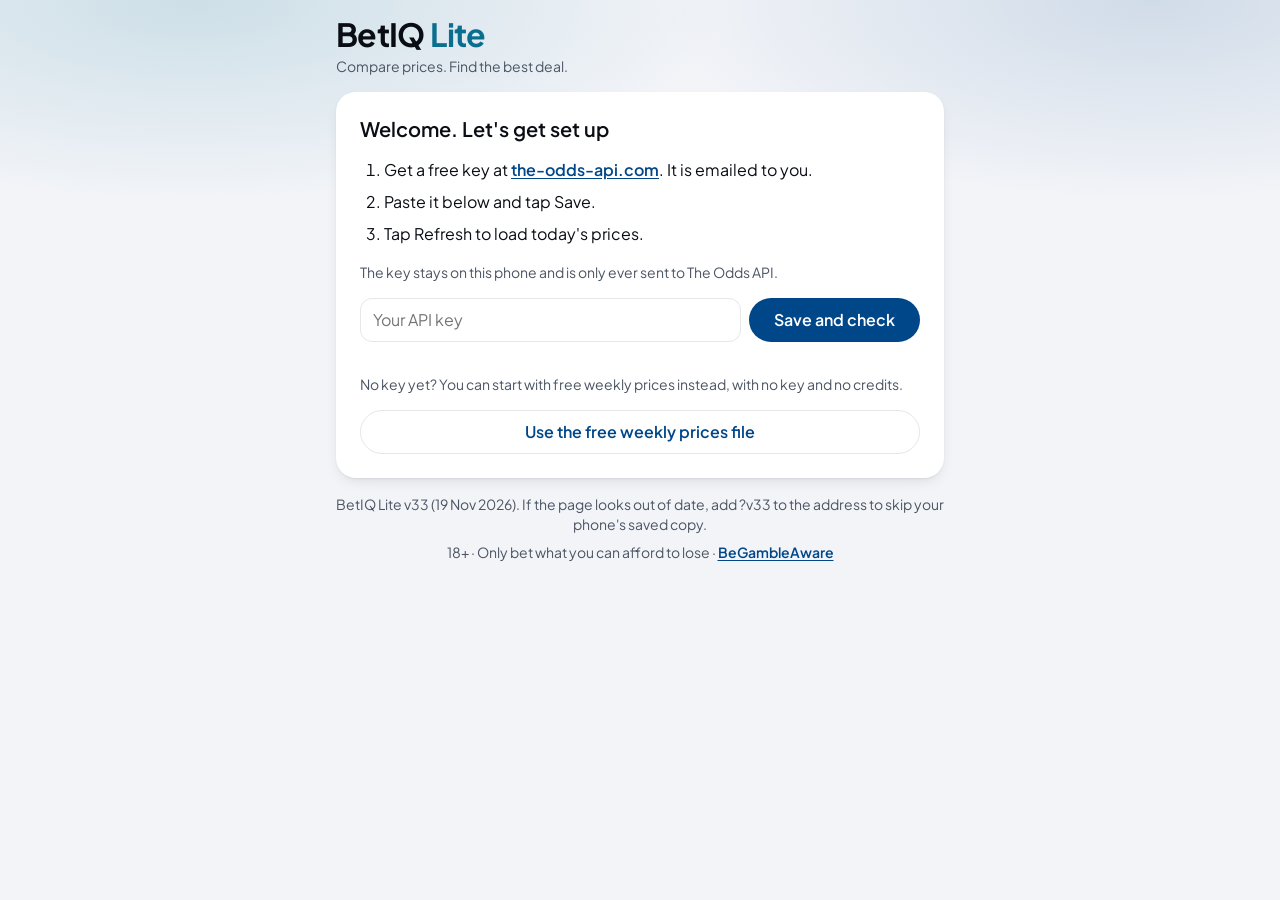
==== commit 53352874: "Fewer words on More and All bets in Simple view The settings, tools and accounts stay; the paragraph" ====
--- a/index.html
+++ b/index.html
@@ -427,6 +427,10 @@
 .morenav small { font: var(--b-text-small); color: var(--b-muted); }
 .morenav .chev { color: var(--b-muted); }
 .backmore { align-self: flex-start; display: inline-flex; align-items: center; gap: var(--b-s1); }
+/* More and All bets in Simple view: the settings and tools stay, the paragraphs explaining them go (Advanced view keeps them) */
+body.simple #tab-more > .hint, body.simple #settings > p, body.simple #settings > .subnote, body.simple #creditBox > p,
+body.simple #evidenceBox > p:first-of-type, body.simple #evidenceBox > .evid, body.simple #toolsBox > p, body.simple #tourBox > p,
+body.simple #acctBox > p, body.simple.nokey #creditBox, body.simple.onserver #freeBox, body.simple #tab-all > .hint, body.simple #modeHint { display: none; }
 body.simple footer { text-align: center; }
 
 /* Picks in the details sheet */
@@ -903,7 +907,7 @@
 <script>
 (function () {
   "use strict";
-  var VERSION = "v32 (19 Nov 2026)";   /* shown in the footer; bump on every release */
+  var VERSION = "v33 (19 Nov 2026)";   /* shown in the footer; bump on every release */
   var LS = "betiqlite.v1";
   var API = "https://api.the-odds-api.com/v4";
   var DEFAULTS = { key: "", selected: [], mode: "value", minOdds: 1.3, windowH: 72, group: "all",
@@ -3545,6 +3549,7 @@
     $("tabbar").hidden = !inApp;
     document.body.classList.toggle("simple", !!S.simple);
     document.body.classList.toggle("nokey", !S.key);
+    document.body.classList.toggle("onserver", SERVER);
     applyTab();
     if (!inApp) return;
     $("modeLikely").setAttribute("aria-pressed", String(S.mode === "likely"));
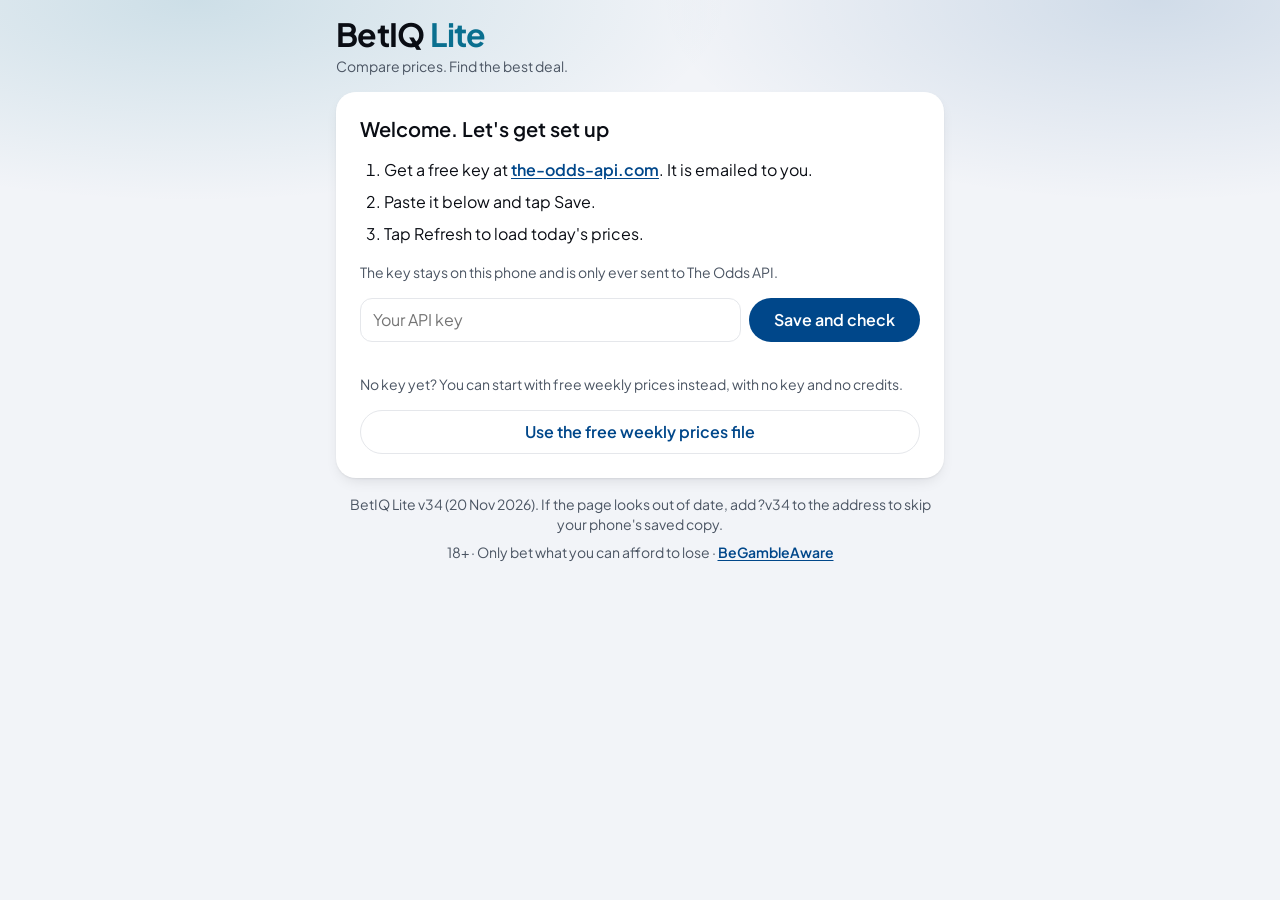
==== commit c9c020e3: "Guided first-time setup at the top of Today In Simple view, a card asks one question at a time until" ====
--- a/index.html
+++ b/index.html
@@ -393,6 +393,22 @@
 .swarn b { color: inherit; }
 .swarn svg.ico { width: 20px; height: 20px; }
 .allnums { align-self: center; }
+/* First-time setup card at the top of Today */
+.setupcard { display: flex; flex-direction: column; gap: var(--b-s3); background: var(--x-accent-soft); border-radius: var(--b-r-row); padding: var(--b-s4); }
+.sutop { display: flex; justify-content: space-between; align-items: center; font: var(--b-text-small); color: var(--b-muted); }
+.sudots { display: flex; gap: 6px; }
+.sudots i { width: 24px; height: 6px; border-radius: var(--b-r-pill); background: var(--b-line); }
+.sudots i.done, .sudots i.now { background: var(--b-accent); }
+.setupcard .nowic { background: var(--b-surface); }
+.setupcard h3 { margin: 0; font: 800 1.375rem/1.25 var(--b-font); color: var(--b-ink); }
+.setupcard p { margin: 0; font: var(--b-text-small); color: var(--b-muted); }
+.suopts { display: grid; grid-template-columns: repeat(2, minmax(0, 1fr)); gap: var(--b-s2); }
+.suopt, .suother { min-height: 56px; border-radius: var(--b-r-row); border: 2px solid var(--b-line); background: var(--b-surface); color: var(--b-ink); font: 700 1.125rem/1.25 var(--b-font); padding: var(--b-s2); }
+.suopts.books .suopt { font: 600 1rem/1.25 var(--b-font); }
+.suopt[aria-pressed="true"] { border-color: var(--b-accent); color: var(--b-accent-text); }
+.suother { display: flex; align-items: center; gap: var(--b-s1); }
+.suother input { flex: 1; min-width: 0; border: 0; background: none; font: inherit; color: inherit; padding: 0; }
+.suacts { display: flex; flex-direction: column; gap: var(--b-s1); }
 /* My bets in Simple view: the week's result in big type, an icon on every bet; the scorecard and track record behind one button */
 .bsum, .bstat { display: none; }
 body.simple .bsum { display: flex; flex-direction: column; gap: 2px; }
@@ -907,7 +923,7 @@
 <script>
 (function () {
   "use strict";
-  var VERSION = "v33 (19 Nov 2026)";   /* shown in the footer; bump on every release */
+  var VERSION = "v34 (20 Nov 2026)";   /* shown in the footer; bump on every release */
   var LS = "betiqlite.v1";
   var API = "https://api.the-odds-api.com/v4";
   var DEFAULTS = { key: "", selected: [], mode: "value", minOdds: 1.3, windowH: 72, group: "all",
@@ -2327,9 +2343,73 @@
     else note("x", d.label === "PAUSED" ? "Betting is paused: " + d.why + "." : "Not a good price. Most bets aren't.");
     return sb;
   }
-  /* The top of Today in Simple view: what needs you, then whether there is anything to bet on, then the week's budget. */
+  /* First-time setup, one question at a time: weekly budget, when to pause, which bookmakers. Each answer saves at once. */
+  function setupSteps() {
+    var names = seenBooks();
+    return [
+      { id: "budget", done: S.weekly > 0 }, { id: "stop", done: S.lossLimit > 0 },
+      { id: "books", done: !!S.booksSet || !names.length }
+    ];
+  }
+  function setupCard() {
+    if (S.setupSkip) return null;
+    var steps = setupSteps(), i = 0; while (i < steps.length && steps[i].done) i++;
+    if (i >= steps.length) return null;
+    var st = steps[i], card = el("div", "setupcard"), top = el("div", "sutop"), dots = el("span", "sudots");
+    dots.setAttribute("role", "img"); dots.setAttribute("aria-label", "Step " + (i + 1) + " of " + steps.length);
+    steps.forEach(function (x, k) { dots.appendChild(el("i", k < i || x.done ? "done" : k === i ? "now" : null)); });
+    top.appendChild(dots); top.appendChild(el("span", null, "Setup · step " + (i + 1) + " of " + steps.length)); card.appendChild(top);
+    var ic = el("span", "nowic"); card.appendChild(ic);
+    var opts = el("div", "suopts");
+    function choice(label, on, pick) { var b = el("button", "suopt", label); b.type = "button"; b.setAttribute("aria-pressed", String(!!on)); b.addEventListener("click", pick); opts.appendChild(b); return b; }
+    function done() { save(); renderAll(); }
+    if (st.id === "budget") {
+      ic.appendChild(icon("coin"));
+      card.appendChild(el("h3", null, "How much can you spend each week?"));
+      card.appendChild(el("p", null, "Money you'd be fine to lose, like a night out. The app never suggests more."));
+      [10, 20, 50].forEach(function (v) { choice("£" + v, false, function () { S.weekly = v; done(); }); });
+      var other = el("label", "suother"), inp = document.createElement("input");
+      inp.type = "number"; inp.min = "1"; inp.step = "1"; inp.setAttribute("inputmode", "decimal"); inp.placeholder = "Other"; inp.setAttribute("aria-label", "Other weekly amount in pounds");
+      other.appendChild(document.createTextNode("£")); other.appendChild(inp);
+      inp.addEventListener("change", function () { var v = parseFloat(inp.value); if (isFinite(v) && v >= 1) { S.weekly = Math.round(v); done(); } });
+      opts.appendChild(other);
+    } else if (st.id === "stop") {
+      ic.appendChild(icon("pause"));
+      card.appendChild(el("h3", null, "Pause if you lose this much in a week?"));
+      card.appendChild(el("p", null, "Bad runs happen. A pause stops one from snowballing."));
+      var half = Math.max(1, Math.round(S.weekly / 2));
+      choice("£" + half, false, function () { S.lossLimit = half; done(); });
+      choice("£" + Math.round(S.weekly), false, function () { S.lossLimit = Math.round(S.weekly); done(); });
+    } else {
+      ic.appendChild(icon("where"));
+      card.appendChild(el("h3", null, "Which bookmakers do you have?"));
+      card.appendChild(el("p", null, "Tap the ones you have an account with. Three or more is best."));
+      var names = seenBooks();
+      names.forEach(function (n) {
+        choice(n, allowed(n) && !!S.myBooks, function () {
+          var cur = S.myBooks ? S.myBooks.slice() : [], k = cur.indexOf(n);
+          if (k > -1) cur.splice(k, 1); else cur.push(n);
+          S.myBooks = cur; save(); renderAll();
+        });
+      });
+      opts.classList.add("books");
+    }
+    card.appendChild(opts);
+    var acts = el("div", "suacts");
+    if (st.id === "books") {
+      var ok = el("button", "btn primary", S.myBooks && S.myBooks.length ? "Done" : "I don't have any yet"); ok.type = "button";
+      ok.addEventListener("click", function () { if (S.myBooks && !S.myBooks.length) S.myBooks = null; S.booksSet = true; done(); });
+      acts.appendChild(ok);
+    }
+    var sk = el("button", "btn linkbtn", "Skip for now"); sk.type = "button";
+    sk.addEventListener("click", function () { S.setupSkip = true; done(); });
+    acts.appendChild(sk); card.appendChild(acts);
+    return card;
+  }
+  /* The top of Today in Simple view: setup if it is not done, what needs you, whether there is anything to bet on, the week's budget. */
   function renderNow(d) {
     var box = $("nowBox"); if (!box) return; box.textContent = "";
+    var suc = setupCard(); if (suc) box.appendChild(suc);
     var hasData = S.selected.some(function (k) { return S.cache[k]; }), ls = lossState();
     if (hasData && !ls.on) {
       var good = d.ranked.filter(function (p) { var k = decision(p).k; return (k === "place" || k === "consider") && !findBet(p.id); });
@@ -2359,7 +2439,7 @@
       row(res ? "trophy" : "alert", it.t, null, it.btn, it.act, res ? null : "warn");
     });
     var steps = planSteps(), i = 0; while (i < steps.length && steps[i].done) i++;
-    if (i < steps.length && !S.planHidden) {
+    if (i < steps.length && !S.planHidden && !(suc && i === 0)) {
       var stp = steps[i];
       row("step", stp.t, "Step " + (i + 1) + " of " + steps.length, stp.btn === "See today's bets" ? null : stp.btn === stp.t ? "Start" : stp.btn, stp.go, "nowstep");
     }
